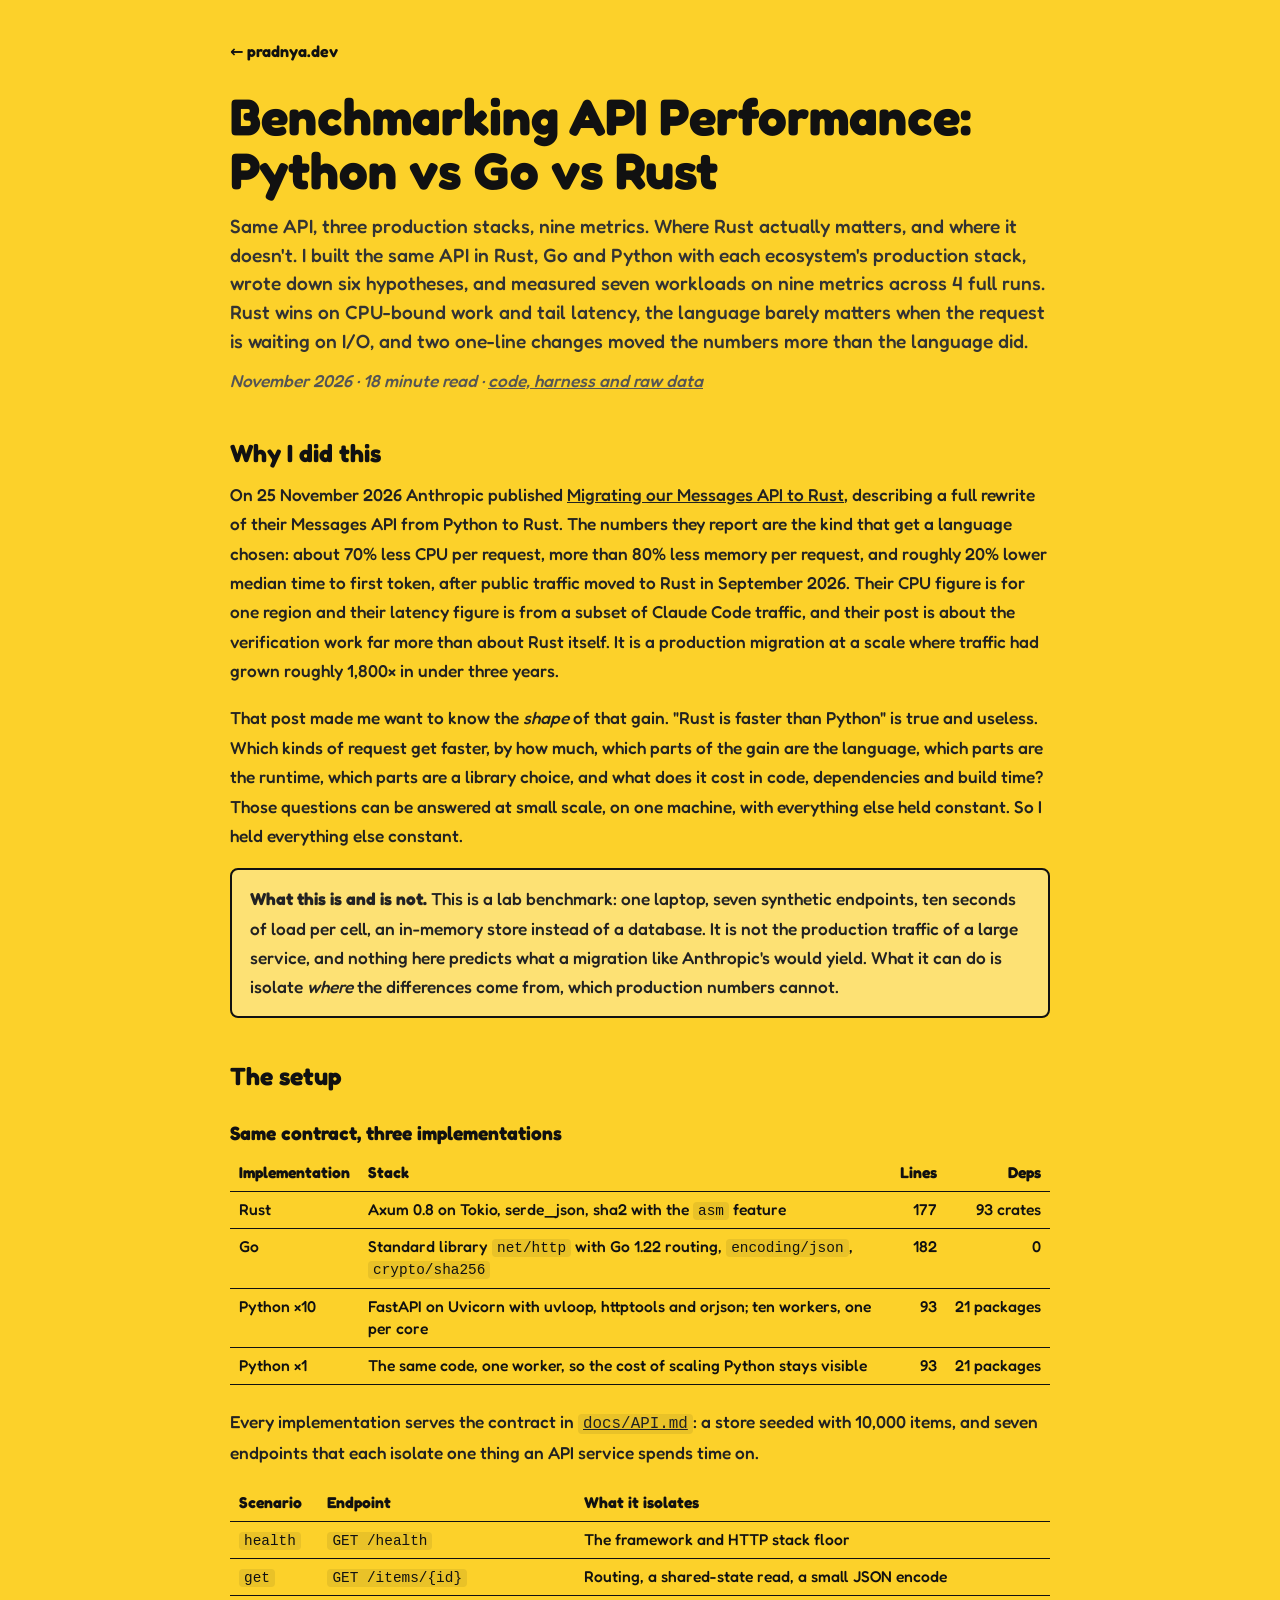
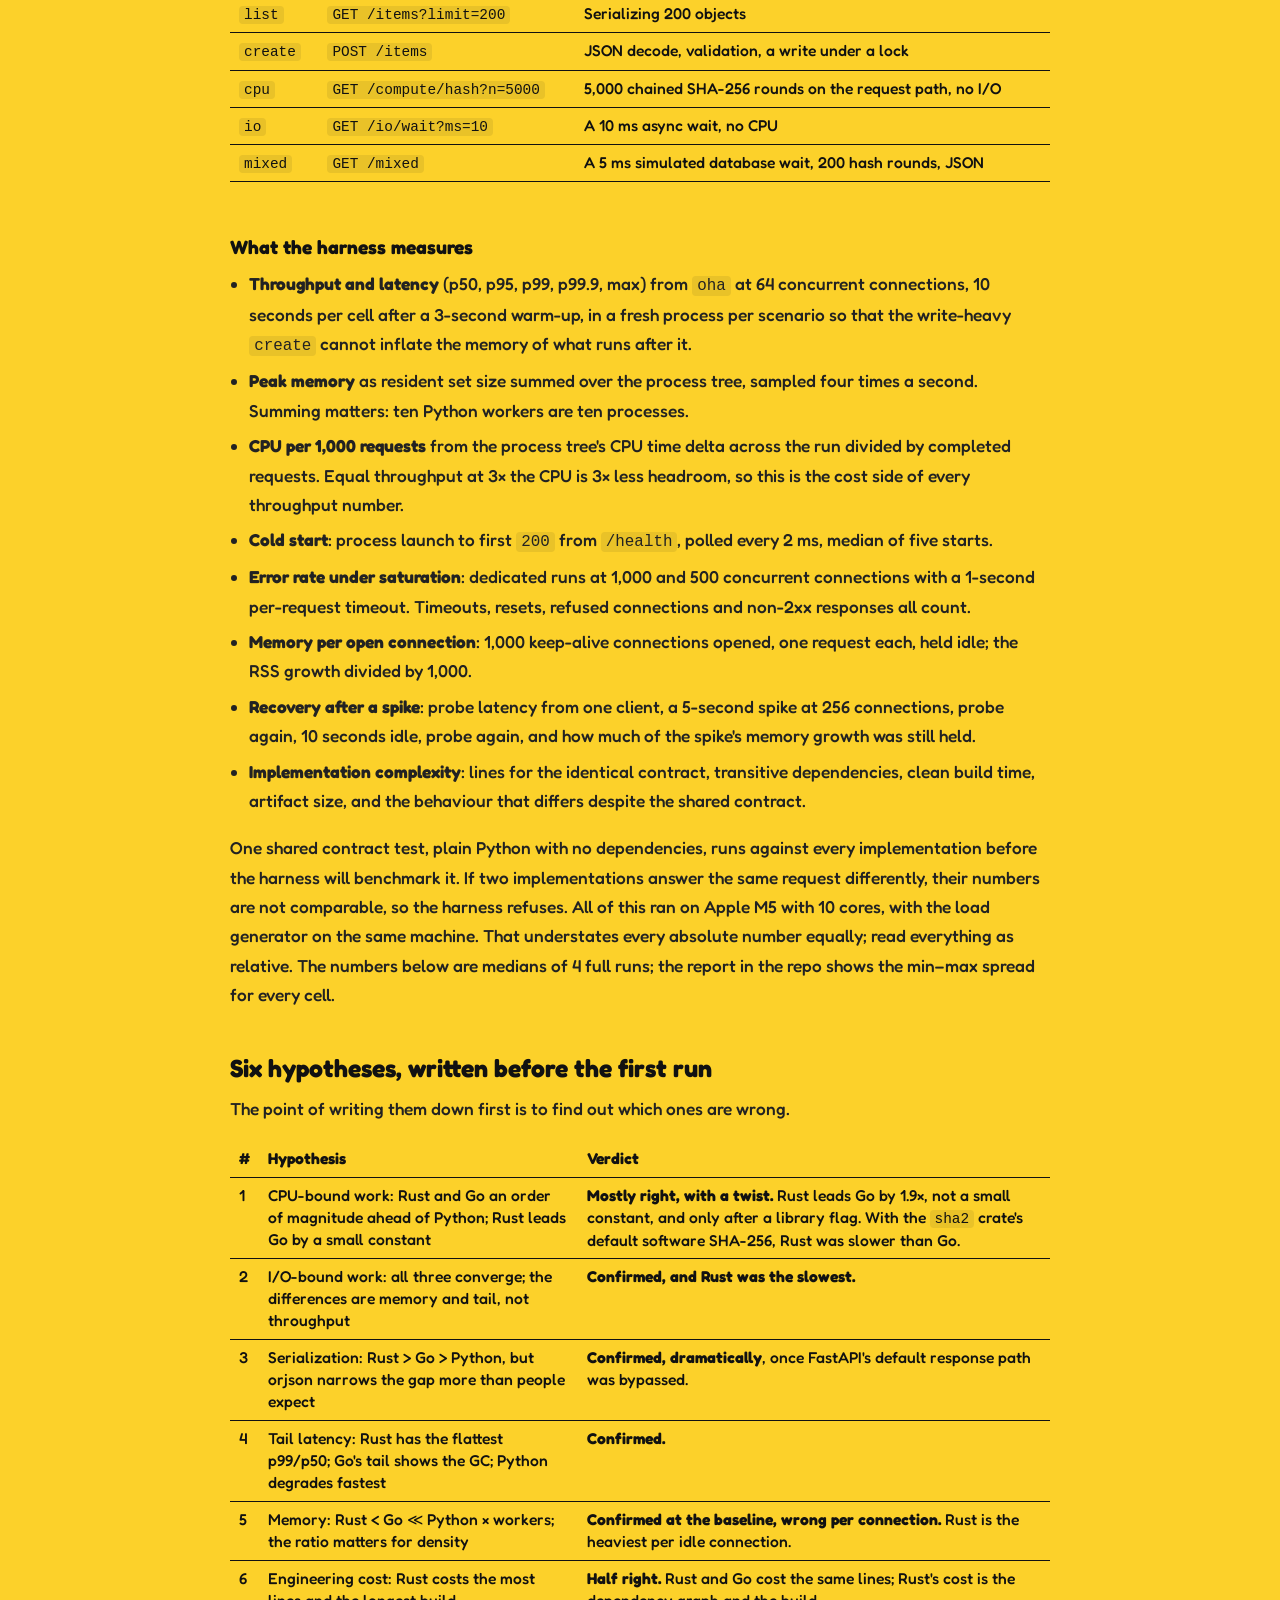
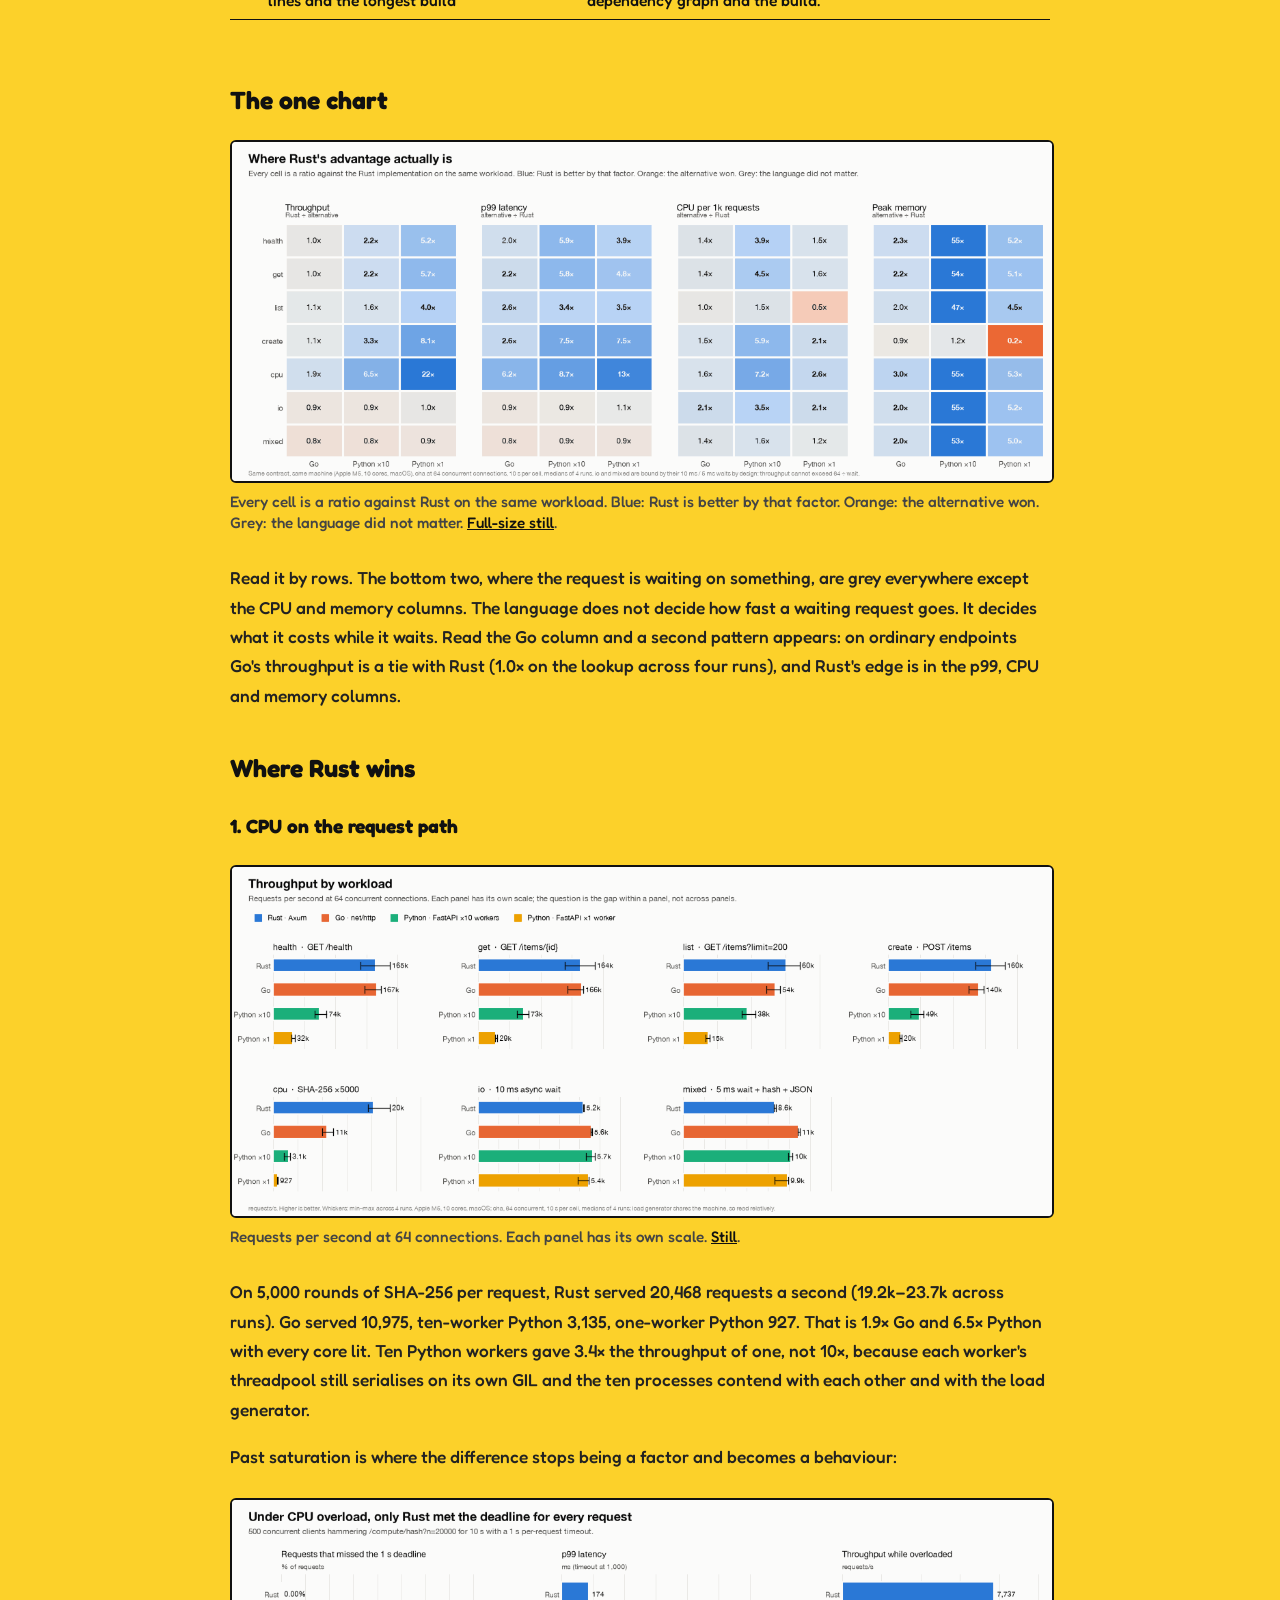
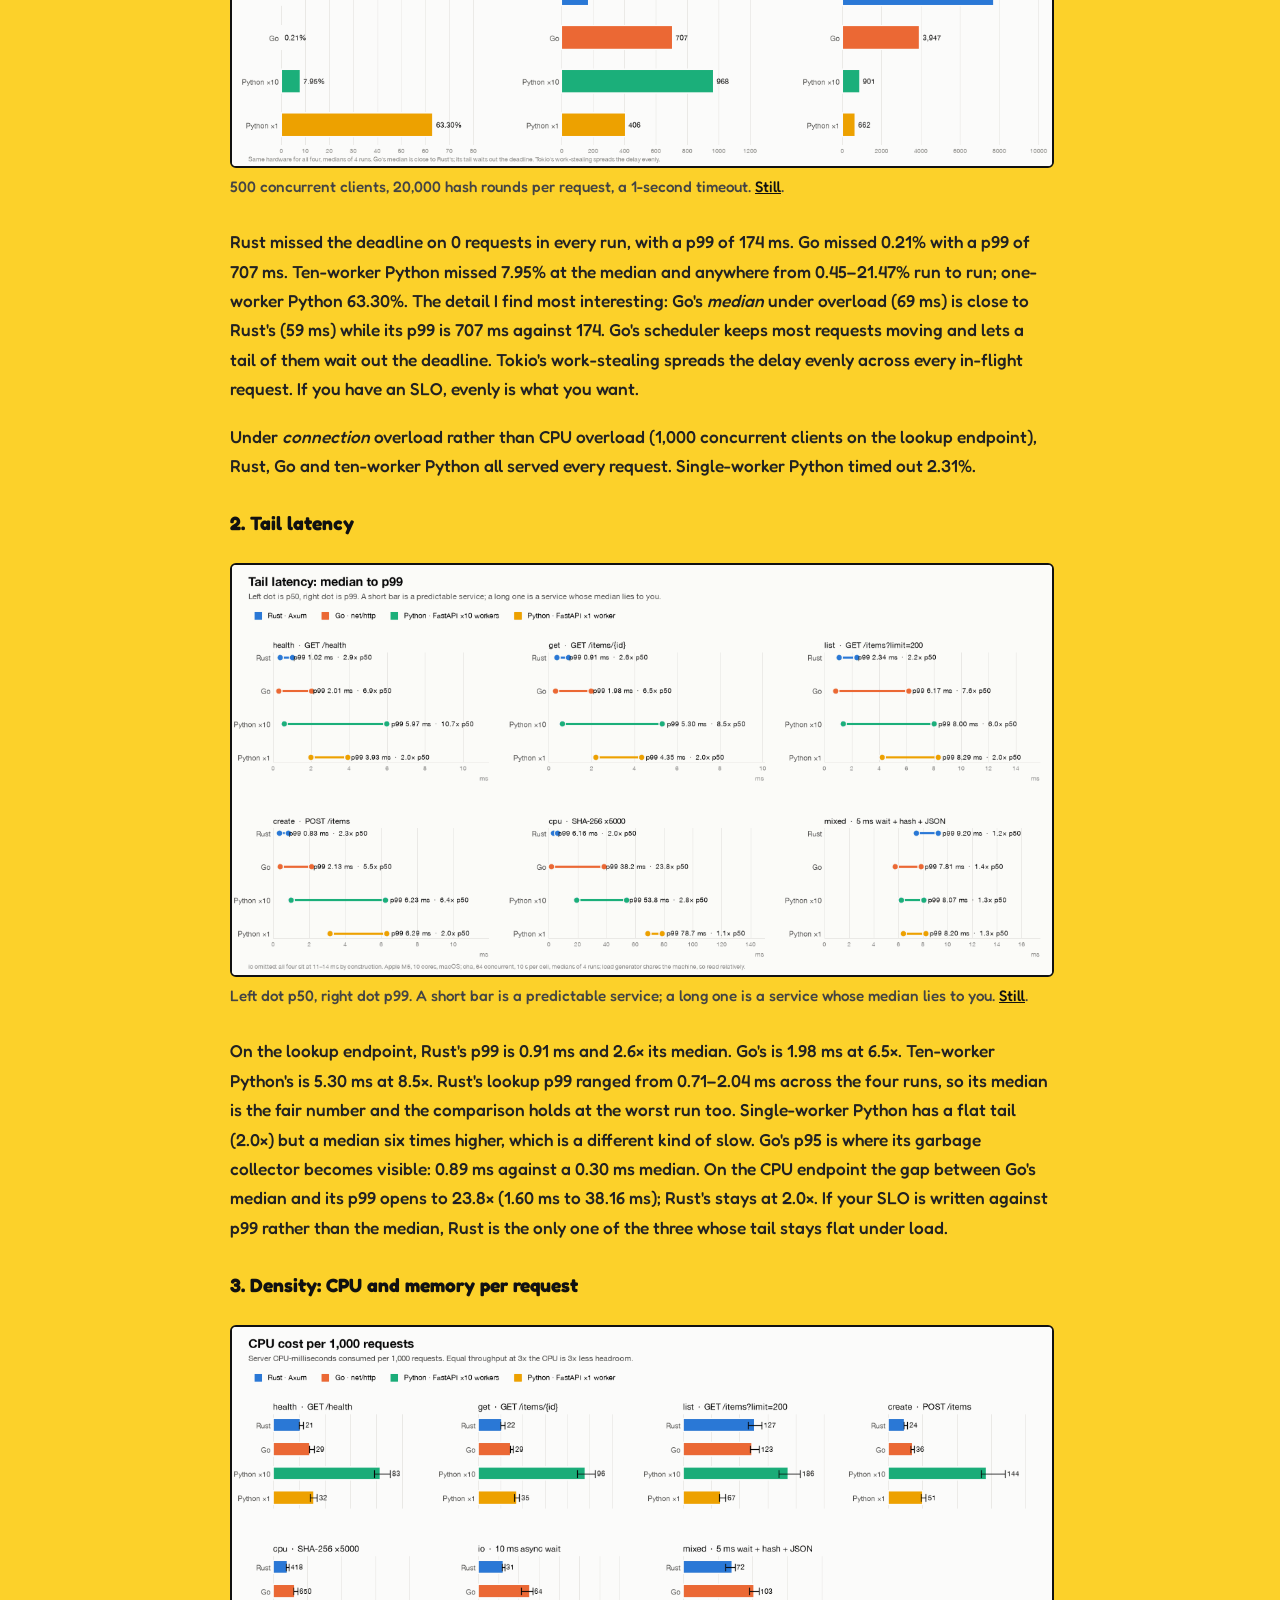
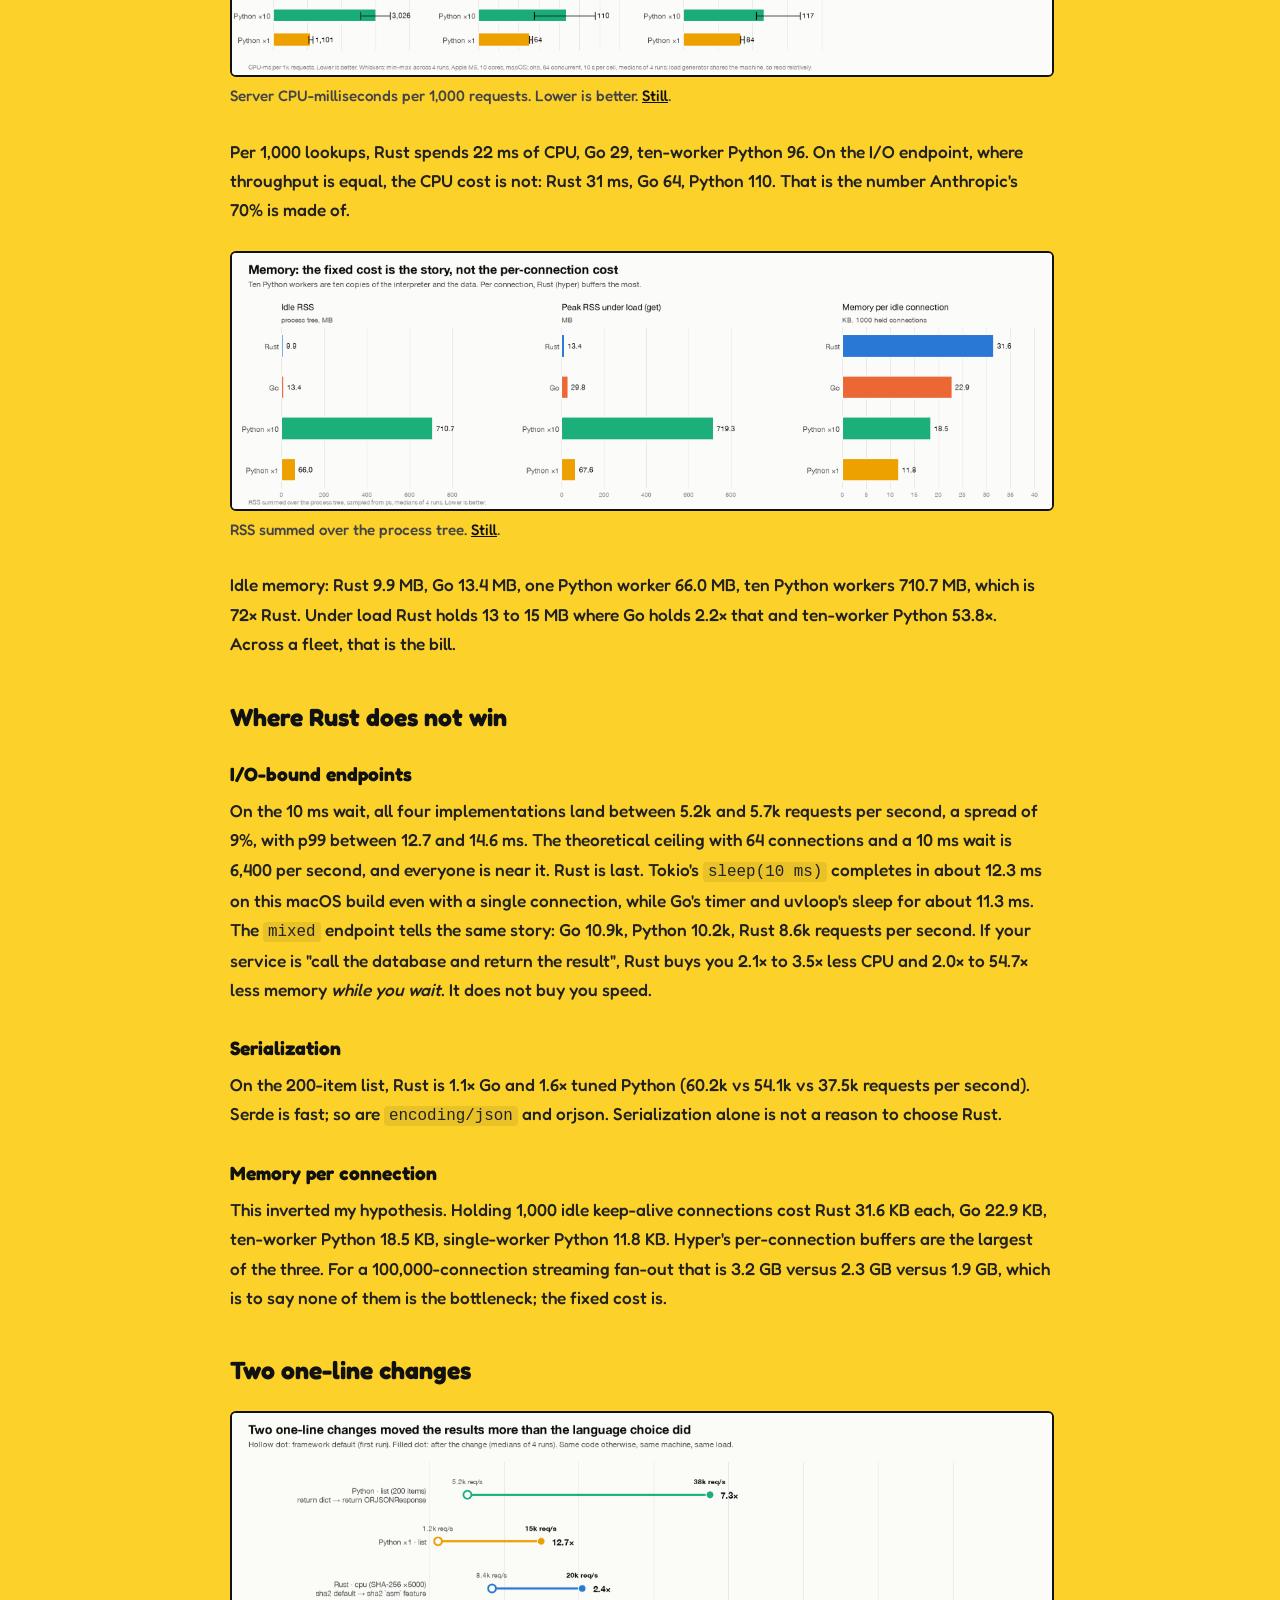
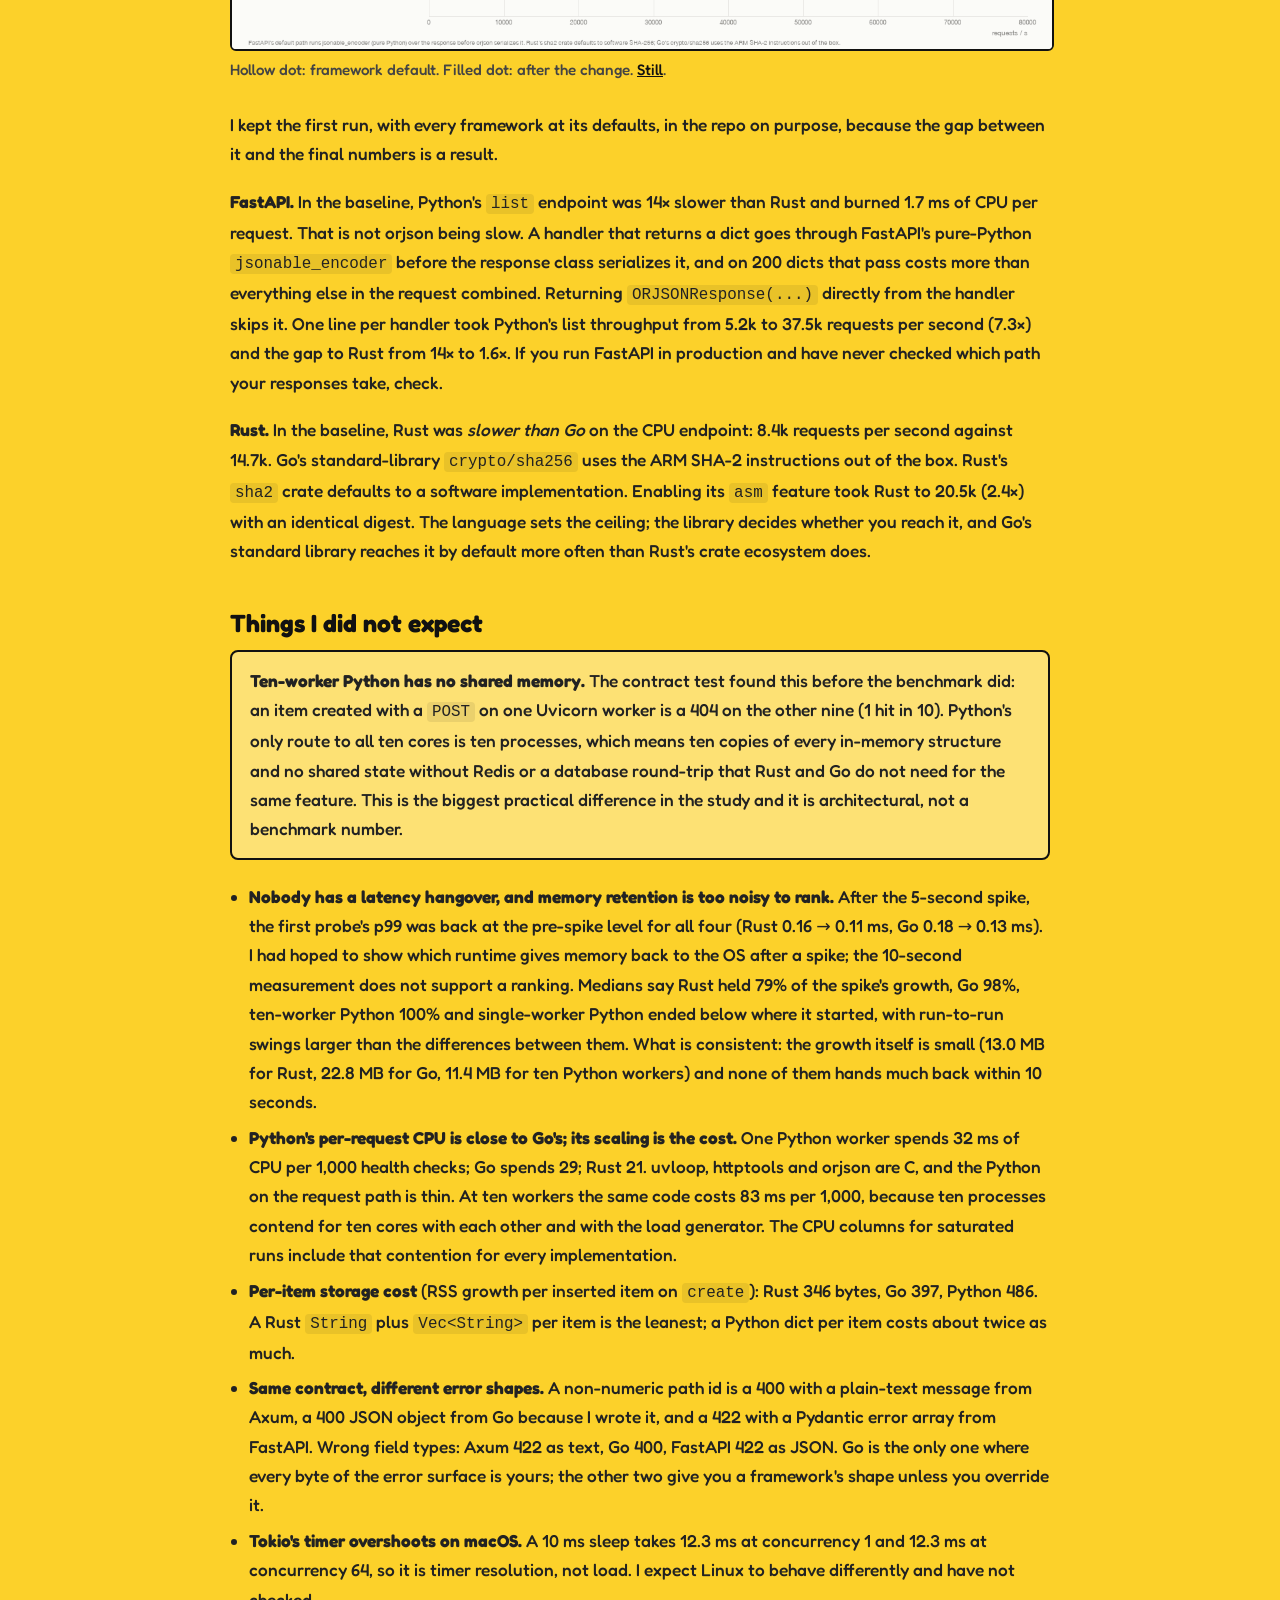
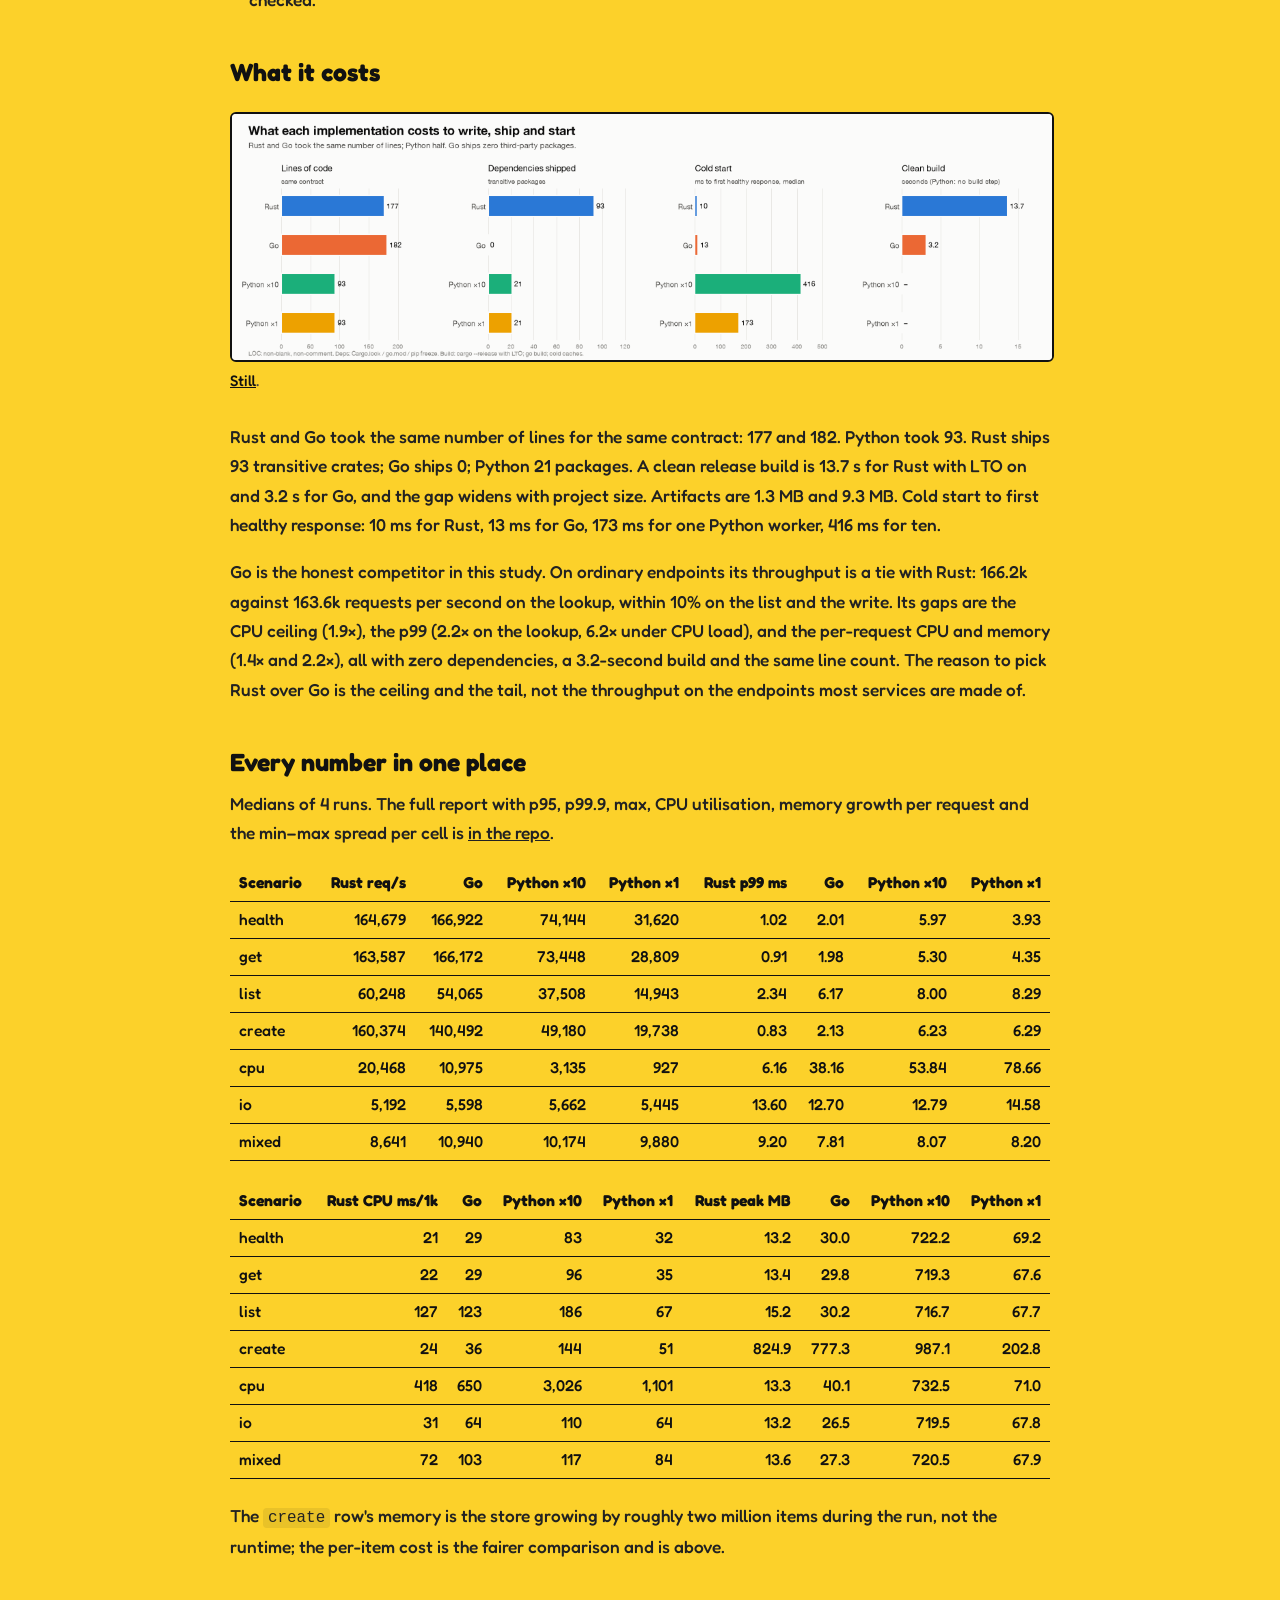
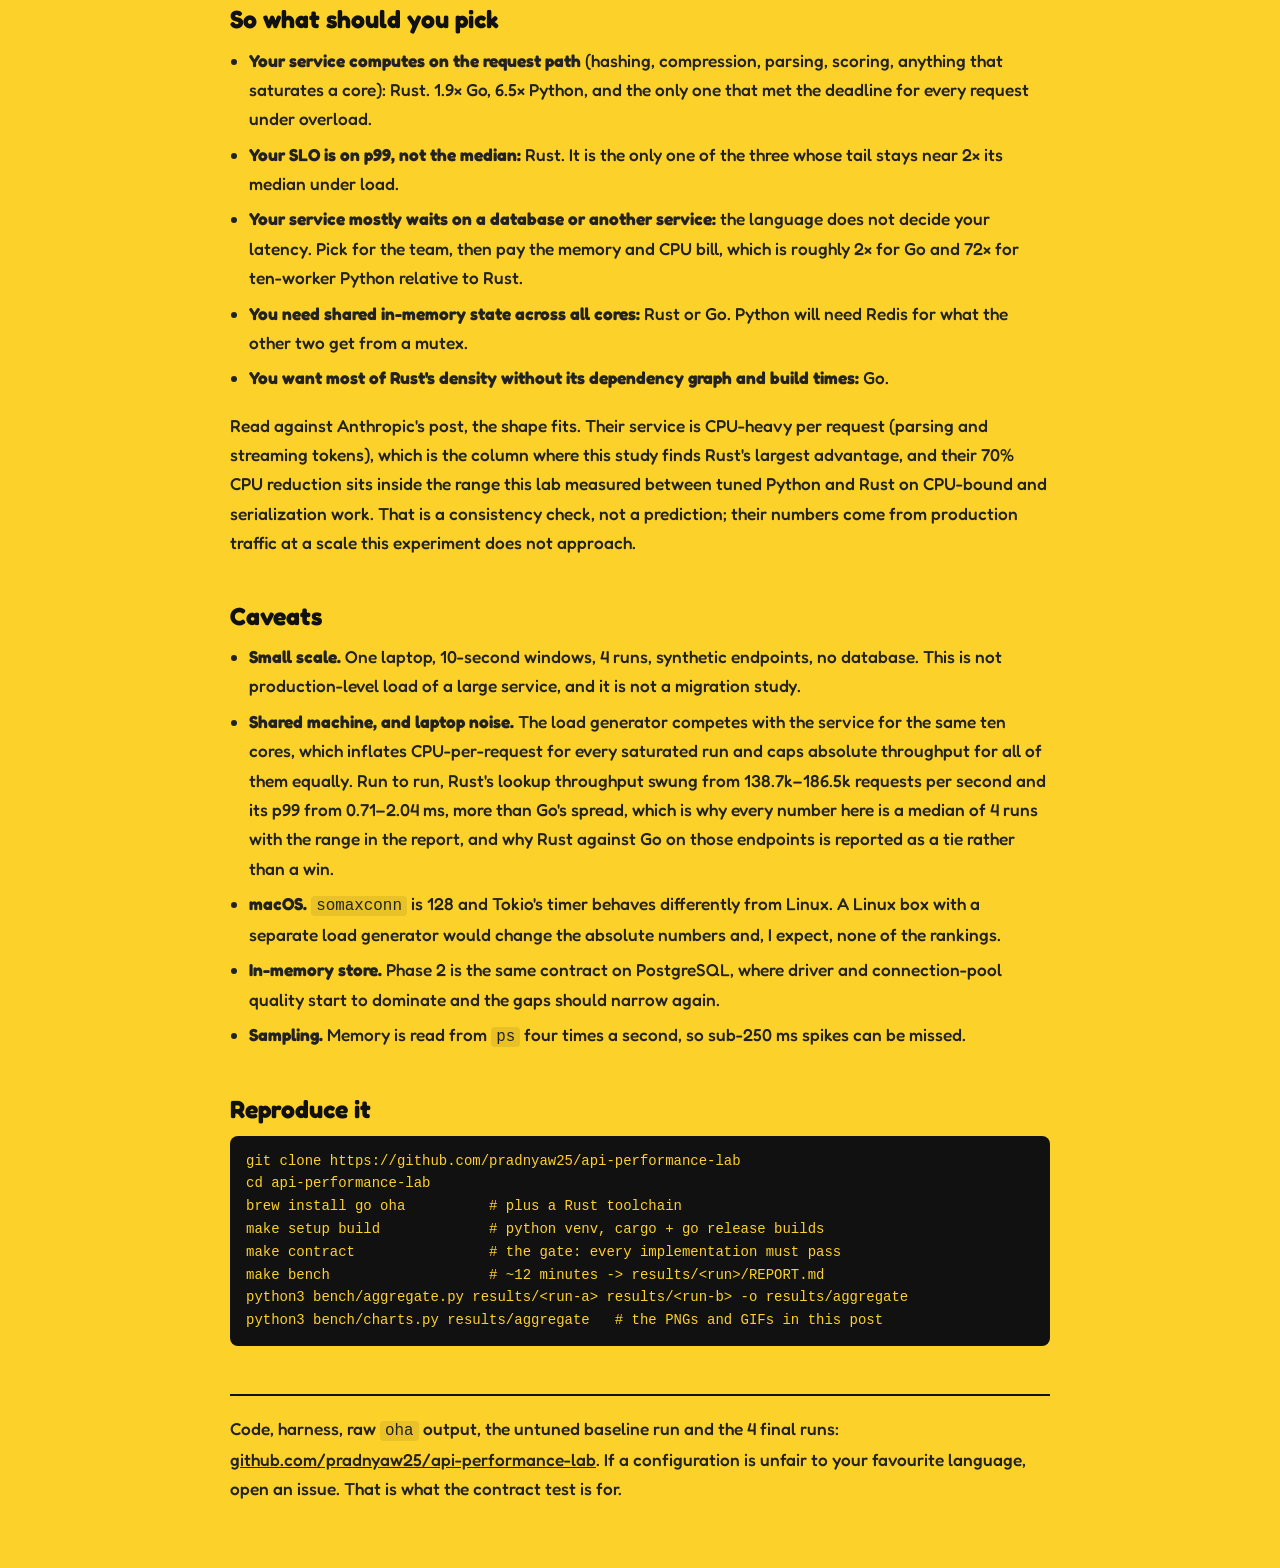
==== blog/api-performance-lab/index.html @ 5ba6b7c1 "Blog: Benchmarking API Performance: Python vs Go vs Rust First post. Standalone page at /blog/api-pe" ====
<!doctype html>
<html class="no-js" lang="en">
    <head>
        <meta charset="utf-8">
        <title>Benchmarking API Performance: Python vs Go vs Rust · Pradnya Wakchaure</title>
        <meta name="description" content="Inspired by Anthropic's Messages API migration to Rust, I built the same API in Rust, Go and Python and measured seven workloads on nine metrics. Rust wins on CPU-bound work and tail latency; when the request is waiting on I/O, the language barely matters.">
        <meta name="viewport" content="width=device-width, initial-scale=1">
        <meta property="og:title" content="Benchmarking API Performance: Python vs Go vs Rust">
        <meta property="og:description" content="Same API, three production stacks, one laptop. Where Rust wins, where it does not, and the two one-line changes that moved the numbers more than the language did.">
        <meta property="og:image" content="https://pradnya.dev/blog/api-performance-lab/charts/00-social-card.png">
        <meta property="og:type" content="article">
        <meta name="twitter:card" content="summary_large_image">
        <link rel="preconnect" href="https://fonts.googleapis.com">
        <link rel="preconnect" href="https://fonts.gstatic.com" crossorigin>
        <link href="https://fonts.googleapis.com/css2?family=Fredoka:wght@500;600;700&display=swap" rel="stylesheet">
        <link rel="stylesheet" href="/css/normalize.min.css">
        <link rel="stylesheet" href="/css/main.css?v=3">
        <link rel="icon" type="image/svg+xml" href="/favicon.svg">
        <script async src="https://www.googletagmanager.com/gtag/js?id=G-8QL02M819M"></script>
        <script>
            window.dataLayer = window.dataLayer || [];
            function gtag(){dataLayer.push(arguments);}
            gtag('js', new Date());
            gtag('config', 'G-8QL02M819M');
        </script>
        <style>
            /* Post-only styles; everything else comes from the site's main.css. */
            .post { width: min(820px, calc(100% - 40px)); margin: 0 auto; padding: 40px 0 80px; }
            .post .back { display: inline-block; margin-bottom: 28px; font-weight: 650; text-decoration: none; color: #111; }
            .post .back:hover { background: #111; color: #fcd12a; }
            .post h1 { font-size: clamp(2rem, 6vw, 3.2rem); line-height: 1.05; margin: 0 0 14px; }
            .post .dek { font-size: 1.2rem; font-weight: 500; color: #333; line-height: 1.5; margin: 0 0 10px; }
            .post .meta { color: #555; font-style: italic; font-weight: 500; margin: 0 0 34px; }
            .post h2 { font-size: 1.55rem; margin: 44px 0 12px; line-height: 1.15; }
            .post h3 { font-size: 1.2rem; margin: 30px 0 8px; }
            .post p, .post li { font-size: 1.08rem; font-weight: 500; line-height: 1.7; color: #222; }
            .post p { margin: 0 0 18px; }
            .post ul, .post ol { padding-left: 1.2em; margin: 0 0 18px; }
            .post li { margin-bottom: 6px; }
            .post code { font-family: ui-monospace, SFMono-Regular, Menlo, monospace; font-size: 0.92em; background: rgba(17,17,17,0.08); padding: 1px 5px; border-radius: 4px; }
            .post pre { background: #111; color: #fcd12a; padding: 14px 16px; border-radius: 8px; overflow-x: auto; font-size: 0.95rem; line-height: 1.5; margin: 0 0 20px; }
            .post pre code { background: none; color: inherit; padding: 0; }
            .post figure { margin: 26px 0 30px; }
            .post figure img { width: 100%; height: auto; border: 2px solid #111; border-radius: 6px; background: #fcfcfb; }
            .post figcaption { margin-top: 8px; font-size: 0.95rem; color: #444; font-weight: 500; }
            .post figcaption a { color: #111; }
            .post table { width: 100%; border-collapse: collapse; margin: 0 0 22px; font-size: 0.98rem; font-weight: 500; }
            .post th, .post td { text-align: left; padding: 7px 9px; border-bottom: 1.5px solid #111; vertical-align: top; }
            .post th { font-weight: 700; }
            .post td.num, .post th.num { text-align: right; font-variant-numeric: tabular-nums; white-space: nowrap; }
            .post .callout { border: 2px solid #111; border-radius: 8px; padding: 14px 18px; margin: 0 0 22px; background: rgba(255,255,255,0.35); }
            .post .callout p:last-child { margin: 0; }
            .post .foot { margin-top: 48px; padding-top: 18px; border-top: 2px solid #111; }
            .post .scroll { overflow-x: auto; }
        </style>
    </head>
    <body>
        <main class="post">
            <a class="back" href="/">← pradnya.dev</a>
            <article>
                <h1>Benchmarking API Performance: Python vs Go vs Rust</h1>
                <p class="dek">Same API, three production stacks, nine metrics. Where Rust actually matters, and where it doesn't. I built the same API in Rust, Go and Python with each ecosystem's production stack, wrote down six hypotheses, and measured seven workloads on nine metrics across 4 full runs. Rust wins on CPU-bound work and tail latency, the language barely matters when the request is waiting on I/O, and two one-line changes moved the numbers more than the language did.</p>
                <p class="meta">November 2026 · 18 minute read · <a href="https://github.com/pradnyaw25/api-performance-lab">code, harness and raw data</a></p>

                <h2>Why I did this</h2>
                <p>On 25 November 2026 Anthropic published <a href="https://www.anthropic.com/research/migrating-api-to-rust">Migrating our Messages API to Rust</a>, describing a full rewrite of their Messages API from Python to Rust. The numbers they report are the kind that get a language chosen: about 70% less CPU per request, more than 80% less memory per request, and roughly 20% lower median time to first token, after public traffic moved to Rust in September 2026. Their CPU figure is for one region and their latency figure is from a subset of Claude Code traffic, and their post is about the verification work far more than about Rust itself. It is a production migration at a scale where traffic had grown roughly 1,800× in under three years.</p>
                <p>That post made me want to know the <em>shape</em> of that gain. "Rust is faster than Python" is true and useless. Which kinds of request get faster, by how much, which parts of the gain are the language, which parts are the runtime, which parts are a library choice, and what does it cost in code, dependencies and build time? Those questions can be answered at small scale, on one machine, with everything else held constant. So I held everything else constant.</p>
                <div class="callout">
                    <p><strong>What this is and is not.</strong> This is a lab benchmark: one laptop, seven synthetic endpoints, ten seconds of load per cell, an in-memory store instead of a database. It is not the production traffic of a large service, and nothing here predicts what a migration like Anthropic's would yield. What it can do is isolate <em>where</em> the differences come from, which production numbers cannot.</p>
                </div>

                <h2>The setup</h2>
                <h3>Same contract, three implementations</h3>
                <div class="scroll"><table>
                    <tr><th>Implementation</th><th>Stack</th><th class="num">Lines</th><th class="num">Deps</th></tr>
                    <tr><td>Rust</td><td>Axum 0.8 on Tokio, serde_json, sha2 with the <code>asm</code> feature</td><td class="num">177</td><td class="num">93 crates</td></tr>
                    <tr><td>Go</td><td>Standard library <code>net/http</code> with Go 1.22 routing, <code>encoding/json</code>, <code>crypto/sha256</code></td><td class="num">182</td><td class="num">0</td></tr>
                    <tr><td>Python ×10</td><td>FastAPI on Uvicorn with uvloop, httptools and orjson; ten workers, one per core</td><td class="num">93</td><td class="num">21 packages</td></tr>
                    <tr><td>Python ×1</td><td>The same code, one worker, so the cost of scaling Python stays visible</td><td class="num">93</td><td class="num">21 packages</td></tr>
                </table></div>
                <p>Every implementation serves the contract in <a href="https://github.com/pradnyaw25/api-performance-lab/blob/main/docs/API.md"><code>docs/API.md</code></a>: a store seeded with 10,000 items, and seven endpoints that each isolate one thing an API service spends time on.</p>
                <div class="scroll"><table>
                    <tr><th>Scenario</th><th>Endpoint</th><th>What it isolates</th></tr>
                    <tr><td><code>health</code></td><td><code>GET /health</code></td><td>The framework and HTTP stack floor</td></tr>
                    <tr><td><code>get</code></td><td><code>GET /items/{id}</code></td><td>Routing, a shared-state read, a small JSON encode</td></tr>
                    <tr><td><code>list</code></td><td><code>GET /items?limit=200</code></td><td>Serializing 200 objects</td></tr>
                    <tr><td><code>create</code></td><td><code>POST /items</code></td><td>JSON decode, validation, a write under a lock</td></tr>
                    <tr><td><code>cpu</code></td><td><code>GET /compute/hash?n=5000</code></td><td>5,000 chained SHA-256 rounds on the request path, no I/O</td></tr>
                    <tr><td><code>io</code></td><td><code>GET /io/wait?ms=10</code></td><td>A 10 ms async wait, no CPU</td></tr>
                    <tr><td><code>mixed</code></td><td><code>GET /mixed</code></td><td>A 5 ms simulated database wait, 200 hash rounds, JSON</td></tr>
                </table></div>
                <h3>What the harness measures</h3>
                <ul>
                    <li><strong>Throughput and latency</strong> (p50, p95, p99, p99.9, max) from <code>oha</code> at 64 concurrent connections, 10 seconds per cell after a 3-second warm-up, in a fresh process per scenario so that the write-heavy <code>create</code> cannot inflate the memory of what runs after it.</li>
                    <li><strong>Peak memory</strong> as resident set size summed over the process tree, sampled four times a second. Summing matters: ten Python workers are ten processes.</li>
                    <li><strong>CPU per 1,000 requests</strong> from the process tree's CPU time delta across the run divided by completed requests. Equal throughput at 3× the CPU is 3× less headroom, so this is the cost side of every throughput number.</li>
                    <li><strong>Cold start</strong>: process launch to first <code>200</code> from <code>/health</code>, polled every 2 ms, median of five starts.</li>
                    <li><strong>Error rate under saturation</strong>: dedicated runs at 1,000 and 500 concurrent connections with a 1-second per-request timeout. Timeouts, resets, refused connections and non-2xx responses all count.</li>
                    <li><strong>Memory per open connection</strong>: 1,000 keep-alive connections opened, one request each, held idle; the RSS growth divided by 1,000.</li>
                    <li><strong>Recovery after a spike</strong>: probe latency from one client, a 5-second spike at 256 connections, probe again, 10 seconds idle, probe again, and how much of the spike's memory growth was still held.</li>
                    <li><strong>Implementation complexity</strong>: lines for the identical contract, transitive dependencies, clean build time, artifact size, and the behaviour that differs despite the shared contract.</li>
                </ul>
                <p>One shared contract test, plain Python with no dependencies, runs against every implementation before the harness will benchmark it. If two implementations answer the same request differently, their numbers are not comparable, so the harness refuses. All of this ran on Apple M5 with 10 cores, with the load generator on the same machine. That understates every absolute number equally; read everything as relative. The numbers below are medians of 4 full runs; the report in the repo shows the min–max spread for every cell.</p>

                <h2>Six hypotheses, written before the first run</h2>
                <p>The point of writing them down first is to find out which ones are wrong.</p>
                <div class="scroll"><table>
                    <tr><th>#</th><th>Hypothesis</th><th>Verdict</th></tr>
                    <tr><td>1</td><td>CPU-bound work: Rust and Go an order of magnitude ahead of Python; Rust leads Go by a small constant</td><td><strong>Mostly right, with a twist.</strong> Rust leads Go by 1.9×, not a small constant, and only after a library flag. With the <code>sha2</code> crate's default software SHA-256, Rust was slower than Go.</td></tr>
                    <tr><td>2</td><td>I/O-bound work: all three converge; the differences are memory and tail, not throughput</td><td><strong>Confirmed, and Rust was the slowest.</strong></td></tr>
                    <tr><td>3</td><td>Serialization: Rust &gt; Go &gt; Python, but orjson narrows the gap more than people expect</td><td><strong>Confirmed, dramatically</strong>, once FastAPI's default response path was bypassed.</td></tr>
                    <tr><td>4</td><td>Tail latency: Rust has the flattest p99/p50; Go's tail shows the GC; Python degrades fastest</td><td><strong>Confirmed.</strong></td></tr>
                    <tr><td>5</td><td>Memory: Rust &lt; Go ≪ Python × workers; the ratio matters for density</td><td><strong>Confirmed at the baseline, wrong per connection.</strong> Rust is the heaviest per idle connection.</td></tr>
                    <tr><td>6</td><td>Engineering cost: Rust costs the most lines and the longest build</td><td><strong>Half right.</strong> Rust and Go cost the same lines; Rust's cost is the dependency graph and the build.</td></tr>
                </table></div>

                <h2>The one chart</h2>
                <figure>
                    <img src="charts/01-where-rust-wins.gif" alt="Heatmap of ratios against Rust across seven workloads and four metrics">
                    <figcaption>Every cell is a ratio against Rust on the same workload. Blue: Rust is better by that factor. Orange: the alternative won. Grey: the language did not matter. <a href="charts/01-where-rust-wins.png">Full-size still</a>.</figcaption>
                </figure>
                <p>Read it by rows. The bottom two, where the request is waiting on something, are grey everywhere except the CPU and memory columns. The language does not decide how fast a waiting request goes. It decides what it costs while it waits. Read the Go column and a second pattern appears: on ordinary endpoints Go's throughput is a tie with Rust (1.0× on the lookup across four runs), and Rust's edge is in the p99, CPU and memory columns.</p>

                <h2>Where Rust wins</h2>
                <h3>1. CPU on the request path</h3>
                <figure>
                    <img src="charts/02-throughput.gif" alt="Throughput per workload for the four implementations">
                    <figcaption>Requests per second at 64 connections. Each panel has its own scale. <a href="charts/02-throughput.png">Still</a>.</figcaption>
                </figure>
                <p>On 5,000 rounds of SHA-256 per request, Rust served 20,468 requests a second (19.2k–23.7k across runs). Go served 10,975, ten-worker Python 3,135, one-worker Python 927. That is 1.9× Go and 6.5× Python with every core lit. Ten Python workers gave 3.4× the throughput of one, not 10×, because each worker's threadpool still serialises on its own GIL and the ten processes contend with each other and with the load generator.</p>
                <p>Past saturation is where the difference stops being a factor and becomes a behaviour:</p>
                <figure>
                    <img src="charts/06-overload.gif" alt="Under CPU overload: deadline misses, p99 and throughput for each implementation">
                    <figcaption>500 concurrent clients, 20,000 hash rounds per request, a 1-second timeout. <a href="charts/06-overload.png">Still</a>.</figcaption>
                </figure>
                <p>Rust missed the deadline on 0 requests in every run, with a p99 of 174 ms. Go missed 0.21% with a p99 of 707 ms. Ten-worker Python missed 7.95% at the median and anywhere from 0.45–21.47% run to run; one-worker Python 63.30%. The detail I find most interesting: Go's <em>median</em> under overload (69 ms) is close to Rust's (59 ms) while its p99 is 707 ms against 174. Go's scheduler keeps most requests moving and lets a tail of them wait out the deadline. Tokio's work-stealing spreads the delay evenly across every in-flight request. If you have an SLO, evenly is what you want.</p>
                <p>Under <em>connection</em> overload rather than CPU overload (1,000 concurrent clients on the lookup endpoint), Rust, Go and ten-worker Python all served every request. Single-worker Python timed out 2.31%.</p>

                <h3>2. Tail latency</h3>
                <figure>
                    <img src="charts/03-tail-latency.gif" alt="Dumbbell chart from p50 to p99 per implementation and workload">
                    <figcaption>Left dot p50, right dot p99. A short bar is a predictable service; a long one is a service whose median lies to you. <a href="charts/03-tail-latency.png">Still</a>.</figcaption>
                </figure>
                <p>On the lookup endpoint, Rust's p99 is 0.91 ms and 2.6× its median. Go's is 1.98 ms at 6.5×. Ten-worker Python's is 5.30 ms at 8.5×. Rust's lookup p99 ranged from 0.71–2.04 ms across the four runs, so its median is the fair number and the comparison holds at the worst run too. Single-worker Python has a flat tail (2.0×) but a median six times higher, which is a different kind of slow. Go's p95 is where its garbage collector becomes visible: 0.89 ms against a 0.30 ms median. On the CPU endpoint the gap between Go's median and its p99 opens to 23.8× (1.60 ms to 38.16 ms); Rust's stays at 2.0×. If your SLO is written against p99 rather than the median, Rust is the only one of the three whose tail stays flat under load.</p>

                <h3>3. Density: CPU and memory per request</h3>
                <figure>
                    <img src="charts/04-cpu-per-1k.gif" alt="CPU milliseconds per 1,000 requests by workload">
                    <figcaption>Server CPU-milliseconds per 1,000 requests. Lower is better. <a href="charts/04-cpu-per-1k.png">Still</a>.</figcaption>
                </figure>
                <p>Per 1,000 lookups, Rust spends 22 ms of CPU, Go 29, ten-worker Python 96. On the I/O endpoint, where throughput is equal, the CPU cost is not: Rust 31 ms, Go 64, Python 110. That is the number Anthropic's 70% is made of.</p>
                <figure>
                    <img src="charts/05-memory.gif" alt="Idle RSS, peak RSS under load and memory per idle connection">
                    <figcaption>RSS summed over the process tree. <a href="charts/05-memory.png">Still</a>.</figcaption>
                </figure>
                <p>Idle memory: Rust 9.9 MB, Go 13.4 MB, one Python worker 66.0 MB, ten Python workers 710.7 MB, which is 72× Rust. Under load Rust holds 13 to 15 MB where Go holds 2.2× that and ten-worker Python 53.8×. Across a fleet, that is the bill.</p>

                <h2>Where Rust does not win</h2>
                <h3>I/O-bound endpoints</h3>
                <p>On the 10 ms wait, all four implementations land between 5.2k and 5.7k requests per second, a spread of 9%, with p99 between 12.7 and 14.6 ms. The theoretical ceiling with 64 connections and a 10 ms wait is 6,400 per second, and everyone is near it. Rust is last. Tokio's <code>sleep(10 ms)</code> completes in about 12.3 ms on this macOS build even with a single connection, while Go's timer and uvloop's sleep for about 11.3 ms. The <code>mixed</code> endpoint tells the same story: Go 10.9k, Python 10.2k, Rust 8.6k requests per second. If your service is "call the database and return the result", Rust buys you 2.1× to 3.5× less CPU and 2.0× to 54.7× less memory <em>while you wait</em>. It does not buy you speed.</p>
                <h3>Serialization</h3>
                <p>On the 200-item list, Rust is 1.1× Go and 1.6× tuned Python (60.2k vs 54.1k vs 37.5k requests per second). Serde is fast; so are <code>encoding/json</code> and orjson. Serialization alone is not a reason to choose Rust.</p>
                <h3>Memory per connection</h3>
                <p>This inverted my hypothesis. Holding 1,000 idle keep-alive connections cost Rust 31.6 KB each, Go 22.9 KB, ten-worker Python 18.5 KB, single-worker Python 11.8 KB. Hyper's per-connection buffers are the largest of the three. For a 100,000-connection streaming fan-out that is 3.2 GB versus 2.3 GB versus 1.9 GB, which is to say none of them is the bottleneck; the fixed cost is.</p>

                <h2>Two one-line changes</h2>
                <figure>
                    <img src="charts/08-tuning.gif" alt="Before and after throughput for the two framework defaults the first run exposed">
                    <figcaption>Hollow dot: framework default. Filled dot: after the change. <a href="charts/08-tuning.png">Still</a>.</figcaption>
                </figure>
                <p>I kept the first run, with every framework at its defaults, in the repo on purpose, because the gap between it and the final numbers is a result.</p>
                <p><strong>FastAPI.</strong> In the baseline, Python's <code>list</code> endpoint was 14× slower than Rust and burned 1.7 ms of CPU per request. That is not orjson being slow. A handler that returns a dict goes through FastAPI's pure-Python <code>jsonable_encoder</code> before the response class serializes it, and on 200 dicts that pass costs more than everything else in the request combined. Returning <code>ORJSONResponse(...)</code> directly from the handler skips it. One line per handler took Python's list throughput from 5.2k to 37.5k requests per second (7.3×) and the gap to Rust from 14× to 1.6×. If you run FastAPI in production and have never checked which path your responses take, check.</p>
                <p><strong>Rust.</strong> In the baseline, Rust was <em>slower than Go</em> on the CPU endpoint: 8.4k requests per second against 14.7k. Go's standard-library <code>crypto/sha256</code> uses the ARM SHA-2 instructions out of the box. Rust's <code>sha2</code> crate defaults to a software implementation. Enabling its <code>asm</code> feature took Rust to 20.5k (2.4×) with an identical digest. The language sets the ceiling; the library decides whether you reach it, and Go's standard library reaches it by default more often than Rust's crate ecosystem does.</p>

                <h2>Things I did not expect</h2>
                <div class="callout">
                    <p><strong>Ten-worker Python has no shared memory.</strong> The contract test found this before the benchmark did: an item created with a <code>POST</code> on one Uvicorn worker is a 404 on the other nine (1 hit in 10). Python's only route to all ten cores is ten processes, which means ten copies of every in-memory structure and no shared state without Redis or a database round-trip that Rust and Go do not need for the same feature. This is the biggest practical difference in the study and it is architectural, not a benchmark number.</p>
                </div>
                <ul>
                    <li><strong>Nobody has a latency hangover, and memory retention is too noisy to rank.</strong> After the 5-second spike, the first probe's p99 was back at the pre-spike level for all four (Rust 0.16 → 0.11 ms, Go 0.18 → 0.13 ms). I had hoped to show which runtime gives memory back to the OS after a spike; the 10-second measurement does not support a ranking. Medians say Rust held 79% of the spike's growth, Go 98%, ten-worker Python 100% and single-worker Python ended below where it started, with run-to-run swings larger than the differences between them. What is consistent: the growth itself is small (13.0 MB for Rust, 22.8 MB for Go, 11.4 MB for ten Python workers) and none of them hands much back within 10 seconds.</li>
                    <li><strong>Python's per-request CPU is close to Go's; its scaling is the cost.</strong> One Python worker spends 32 ms of CPU per 1,000 health checks; Go spends 29; Rust 21. uvloop, httptools and orjson are C, and the Python on the request path is thin. At ten workers the same code costs 83 ms per 1,000, because ten processes contend for ten cores with each other and with the load generator. The CPU columns for saturated runs include that contention for every implementation.</li>
                    <li><strong>Per-item storage cost</strong> (RSS growth per inserted item on <code>create</code>): Rust 346 bytes, Go 397, Python 486. A Rust <code>String</code> plus <code>Vec&lt;String&gt;</code> per item is the leanest; a Python dict per item costs about twice as much.</li>
                    <li><strong>Same contract, different error shapes.</strong> A non-numeric path id is a 400 with a plain-text message from Axum, a 400 JSON object from Go because I wrote it, and a 422 with a Pydantic error array from FastAPI. Wrong field types: Axum 422 as text, Go 400, FastAPI 422 as JSON. Go is the only one where every byte of the error surface is yours; the other two give you a framework's shape unless you override it.</li>
                    <li><strong>Tokio's timer overshoots on macOS.</strong> A 10 ms sleep takes 12.3 ms at concurrency 1 and 12.3 ms at concurrency 64, so it is timer resolution, not load. I expect Linux to behave differently and have not checked.</li>
                </ul>

                <h2>What it costs</h2>
                <figure>
                    <img src="charts/07-complexity.gif" alt="Lines of code, dependencies, cold start and build time per implementation">
                    <figcaption><a href="charts/07-complexity.png">Still</a>.</figcaption>
                </figure>
                <p>Rust and Go took the same number of lines for the same contract: 177 and 182. Python took 93. Rust ships 93 transitive crates; Go ships 0; Python 21 packages. A clean release build is 13.7 s for Rust with LTO on and 3.2 s for Go, and the gap widens with project size. Artifacts are 1.3 MB and 9.3 MB. Cold start to first healthy response: 10 ms for Rust, 13 ms for Go, 173 ms for one Python worker, 416 ms for ten.</p>
                <p>Go is the honest competitor in this study. On ordinary endpoints its throughput is a tie with Rust: 166.2k against 163.6k requests per second on the lookup, within 10% on the list and the write. Its gaps are the CPU ceiling (1.9×), the p99 (2.2× on the lookup, 6.2× under CPU load), and the per-request CPU and memory (1.4× and 2.2×), all with zero dependencies, a 3.2-second build and the same line count. The reason to pick Rust over Go is the ceiling and the tail, not the throughput on the endpoints most services are made of.</p>

                <h2>Every number in one place</h2>
                <p>Medians of 4 runs. The full report with p95, p99.9, max, CPU utilisation, memory growth per request and the min–max spread per cell is <a href="https://github.com/pradnyaw25/api-performance-lab/blob/main/results/REPORT.md">in the repo</a>.</p>
                <div class="scroll"><table>
                    <tr><th>Scenario</th><th class="num">Rust req/s</th><th class="num">Go</th><th class="num">Python ×10</th><th class="num">Python ×1</th><th class="num">Rust p99 ms</th><th class="num">Go</th><th class="num">Python ×10</th><th class="num">Python ×1</th></tr>
                    <tr><td>health</td><td class="num">164,679</td><td class="num">166,922</td><td class="num">74,144</td><td class="num">31,620</td><td class="num">1.02</td><td class="num">2.01</td><td class="num">5.97</td><td class="num">3.93</td></tr>
                    <tr><td>get</td><td class="num">163,587</td><td class="num">166,172</td><td class="num">73,448</td><td class="num">28,809</td><td class="num">0.91</td><td class="num">1.98</td><td class="num">5.30</td><td class="num">4.35</td></tr>
                    <tr><td>list</td><td class="num">60,248</td><td class="num">54,065</td><td class="num">37,508</td><td class="num">14,943</td><td class="num">2.34</td><td class="num">6.17</td><td class="num">8.00</td><td class="num">8.29</td></tr>
                    <tr><td>create</td><td class="num">160,374</td><td class="num">140,492</td><td class="num">49,180</td><td class="num">19,738</td><td class="num">0.83</td><td class="num">2.13</td><td class="num">6.23</td><td class="num">6.29</td></tr>
                    <tr><td>cpu</td><td class="num">20,468</td><td class="num">10,975</td><td class="num">3,135</td><td class="num">927</td><td class="num">6.16</td><td class="num">38.16</td><td class="num">53.84</td><td class="num">78.66</td></tr>
                    <tr><td>io</td><td class="num">5,192</td><td class="num">5,598</td><td class="num">5,662</td><td class="num">5,445</td><td class="num">13.60</td><td class="num">12.70</td><td class="num">12.79</td><td class="num">14.58</td></tr>
                    <tr><td>mixed</td><td class="num">8,641</td><td class="num">10,940</td><td class="num">10,174</td><td class="num">9,880</td><td class="num">9.20</td><td class="num">7.81</td><td class="num">8.07</td><td class="num">8.20</td></tr>
                </table></div>
                <div class="scroll"><table>
                    <tr><th>Scenario</th><th class="num">Rust CPU ms/1k</th><th class="num">Go</th><th class="num">Python ×10</th><th class="num">Python ×1</th><th class="num">Rust peak MB</th><th class="num">Go</th><th class="num">Python ×10</th><th class="num">Python ×1</th></tr>
                    <tr><td>health</td><td class="num">21</td><td class="num">29</td><td class="num">83</td><td class="num">32</td><td class="num">13.2</td><td class="num">30.0</td><td class="num">722.2</td><td class="num">69.2</td></tr>
                    <tr><td>get</td><td class="num">22</td><td class="num">29</td><td class="num">96</td><td class="num">35</td><td class="num">13.4</td><td class="num">29.8</td><td class="num">719.3</td><td class="num">67.6</td></tr>
                    <tr><td>list</td><td class="num">127</td><td class="num">123</td><td class="num">186</td><td class="num">67</td><td class="num">15.2</td><td class="num">30.2</td><td class="num">716.7</td><td class="num">67.7</td></tr>
                    <tr><td>create</td><td class="num">24</td><td class="num">36</td><td class="num">144</td><td class="num">51</td><td class="num">824.9</td><td class="num">777.3</td><td class="num">987.1</td><td class="num">202.8</td></tr>
                    <tr><td>cpu</td><td class="num">418</td><td class="num">650</td><td class="num">3,026</td><td class="num">1,101</td><td class="num">13.3</td><td class="num">40.1</td><td class="num">732.5</td><td class="num">71.0</td></tr>
                    <tr><td>io</td><td class="num">31</td><td class="num">64</td><td class="num">110</td><td class="num">64</td><td class="num">13.2</td><td class="num">26.5</td><td class="num">719.5</td><td class="num">67.8</td></tr>
                    <tr><td>mixed</td><td class="num">72</td><td class="num">103</td><td class="num">117</td><td class="num">84</td><td class="num">13.6</td><td class="num">27.3</td><td class="num">720.5</td><td class="num">67.9</td></tr>
                </table></div>
                <p>The <code>create</code> row's memory is the store growing by roughly two million items during the run, not the runtime; the per-item cost is the fairer comparison and is above.</p>

                <h2>So what should you pick</h2>
                <ul>
                    <li><strong>Your service computes on the request path</strong> (hashing, compression, parsing, scoring, anything that saturates a core): Rust. 1.9× Go, 6.5× Python, and the only one that met the deadline for every request under overload.</li>
                    <li><strong>Your SLO is on p99, not the median:</strong> Rust. It is the only one of the three whose tail stays near 2× its median under load.</li>
                    <li><strong>Your service mostly waits on a database or another service:</strong> the language does not decide your latency. Pick for the team, then pay the memory and CPU bill, which is roughly 2× for Go and 72× for ten-worker Python relative to Rust.</li>
                    <li><strong>You need shared in-memory state across all cores:</strong> Rust or Go. Python will need Redis for what the other two get from a mutex.</li>
                    <li><strong>You want most of Rust's density without its dependency graph and build times:</strong> Go.</li>
                </ul>
                <p>Read against Anthropic's post, the shape fits. Their service is CPU-heavy per request (parsing and streaming tokens), which is the column where this study finds Rust's largest advantage, and their 70% CPU reduction sits inside the range this lab measured between tuned Python and Rust on CPU-bound and serialization work. That is a consistency check, not a prediction; their numbers come from production traffic at a scale this experiment does not approach.</p>

                <h2>Caveats</h2>
                <ul>
                    <li><strong>Small scale.</strong> One laptop, 10-second windows, 4 runs, synthetic endpoints, no database. This is not production-level load of a large service, and it is not a migration study.</li>
                    <li><strong>Shared machine, and laptop noise.</strong> The load generator competes with the service for the same ten cores, which inflates CPU-per-request for every saturated run and caps absolute throughput for all of them equally. Run to run, Rust's lookup throughput swung from 138.7k–186.5k requests per second and its p99 from 0.71–2.04 ms, more than Go's spread, which is why every number here is a median of 4 runs with the range in the report, and why Rust against Go on those endpoints is reported as a tie rather than a win.</li>
                    <li><strong>macOS.</strong> <code>somaxconn</code> is 128 and Tokio's timer behaves differently from Linux. A Linux box with a separate load generator would change the absolute numbers and, I expect, none of the rankings.</li>
                    <li><strong>In-memory store.</strong> Phase 2 is the same contract on PostgreSQL, where driver and connection-pool quality start to dominate and the gaps should narrow again.</li>
                    <li><strong>Sampling.</strong> Memory is read from <code>ps</code> four times a second, so sub-250 ms spikes can be missed.</li>
                </ul>

                <h2>Reproduce it</h2>
                <pre><code>git clone https://github.com/pradnyaw25/api-performance-lab
cd api-performance-lab
brew install go oha          # plus a Rust toolchain
make setup build             # python venv, cargo + go release builds
make contract                # the gate: every implementation must pass
make bench                   # ~12 minutes -> results/&lt;run&gt;/REPORT.md
python3 bench/aggregate.py results/&lt;run-a&gt; results/&lt;run-b&gt; -o results/aggregate
python3 bench/charts.py results/aggregate   # the PNGs and GIFs in this post</code></pre>
                <p class="foot">Code, harness, raw <code>oha</code> output, the untuned baseline run and the 4 final runs: <a href="https://github.com/pradnyaw25/api-performance-lab">github.com/pradnyaw25/api-performance-lab</a>. If a configuration is unfair to your favourite language, open an issue. That is what the contract test is for.</p>
            </article>
        </main>
    </body>
</html>
---- css/main.css ----
/*! HTML5 Boilerplate v5.0 | MIT License | http://h5bp.com/ */

html {
    color: #222;
    font-size: 1em;
    line-height: 1.4;
}

::-moz-selection {
    background: #b3d4fc;
    text-shadow: none;
}

::selection {
    background: #b3d4fc;
    text-shadow: none;
}

hr {
    display: block;
    height: 1px;
    border: 0;
    border-top: 1px solid #ccc;
    margin: 1em 0;
    padding: 0;
}

audio,
canvas,
iframe,
img,
svg,
video {
    vertical-align: middle;
}

fieldset {
    border: 0;
    margin: 0;
    padding: 0;
}

textarea {
    resize: vertical;
}

.browserupgrade {
    margin: 0.2em 0;
    background: #ccc;
    color: #000;
    padding: 0.2em 0;
}


/* ==========================================================================
   Author's custom styles
   ========================================================================== */

body {
    min-height: 100vh;
    margin: 0;
    background: #fcd12a;
    color: #111111;
    font-family: "Fredoka", ui-sans-serif, system-ui, -apple-system, BlinkMacSystemFont, "Segoe UI", sans-serif;
}
.main-content {
    width: min(760px, calc(100% - 40px));
    min-height: 100vh;
    margin: 0 auto;
    display: flex;
    flex-direction: column;
    justify-content: center;
    color: #111111;
}
.main-content > h1 {
    font-size: 24px;
}
.intro {
    display: flex;
    flex-direction: column;
    align-items: flex-start;
    padding: 26px 0 48px;
}
a {
    color: inherit;
}

h1 {
    margin: 0;
    color: #111111;
    font-size: clamp(2.8rem, 8vw, 4.9rem);
    font-weight: 700;
    line-height: 1;
}

.pronunciation {
    margin: 18px 0 30px;
    color: #555555;
    font-size: 1.05rem;
    font-style: italic;
    font-weight: 500;
}

.bio {
    max-width: 680px;
    margin: 0 0 18px;
    color: #222222;
    font-size: clamp(1.08rem, 2vw, 1.22rem);
    font-weight: 500;
    line-height: 1.7;
}

.portrait {
    width: 176px;
    margin: 40px 0 0;
}

.portrait img {
    width: 100%;
    aspect-ratio: 1;
    object-fit: cover;
    border-radius: 50%;
    border: 2px solid #111111;
}

.social-media {
    display: flex;
    flex-wrap: wrap;
    gap: 12px;
    margin-top: 26px;
}

.social-link {
    display: inline-flex;
    align-items: center;
    min-height: 34px;
    color: #111111;
    font-size: 1rem;
    font-weight: 650;
    text-decoration: none;
}

.social-link:hover,
.social-link:focus {
    background: #111111;
    color: #fcd12a;
    outline: none;
}

.social-link img {
    width: 18px;
    height: 18px;
    margin-right: 10px;
    filter: brightness(0) saturate(100%);
    opacity: 0.88;
}

.social-link:hover img,
.social-link:focus img {
    filter: brightness(0) saturate(100%) invert(86%) sepia(64%) saturate(919%) hue-rotate(340deg) brightness(104%) contrast(98%);
    opacity: 1;
}

.giant-name {
    font-size: 72px;
    display: block;
}

.links {

}









/* Projects + Writing sections */
.projects,
.digest,
.blog {
    width: 100%;
    padding: 12px 0 40px;
}

.section-head {
    margin: 0 0 20px;
    font-size: 1.7rem;
    font-weight: 700;
    line-height: 1.1;
}

.coming-soon {
    margin: 0;
    font-size: 1.1rem;
    font-weight: 500;
    color: #333333;
}

.blog-intro,
.blog-more {
    margin: 0 0 16px;
    font-size: 1.05rem;
    font-weight: 500;
    line-height: 1.55;
    color: #333333;
}

.blog-intro a,
.blog-more a {
    color: #111111;
    font-weight: 650;
}

.blog-more {
    margin: 16px 0 0;
}

.post-list {
    list-style: none;
    margin: 0;
    padding: 0;
    border-top: 2px solid #111111;
}

.post-list li {
    border-bottom: 2px solid #111111;
}

.post-list a {
    display: flex;
    gap: 16px;
    align-items: baseline;
    padding: 12px 6px;
    color: #111111;
    text-decoration: none;
    transition: background 0.12s ease, color 0.12s ease;
}

.post-list a:hover,
.post-list a:focus {
    background: #111111;
    color: #fcd12a;
    outline: none;
}

.post-date {
    flex: 0 0 7.5em;
    font-size: 0.95rem;
    font-weight: 500;
    font-variant-numeric: tabular-nums;
}

.post-title {
    font-size: 1.1rem;
    font-weight: 650;
    line-height: 1.35;
}

@media only screen and (max-width: 620px) {
    .post-list a {
        flex-direction: column;
        gap: 2px;
    }
    .post-date {
        flex: none;
    }
}

.project-grid {
    display: grid;
    grid-template-columns: 1fr 1fr;
    gap: 16px;
}

.project-card {
    display: flex;
    flex-direction: column;
    gap: 8px;
    padding: 20px 22px;
    border: 2px solid #111111;
    border-radius: 16px;
    color: #111111;
    text-decoration: none;
    transition: transform 0.12s ease, background 0.12s ease, color 0.12s ease;
}

.project-card:hover,
.project-card:focus {
    background: #111111;
    color: #fcd12a;
    transform: translateY(-2px);
    outline: none;
}

.project-name {
    font-size: 1.4rem;
    font-weight: 700;
}

.project-desc {
    font-size: 1rem;
    font-weight: 500;
    line-height: 1.55;
}

.project-go {
    margin-top: 2px;
    font-size: 0.95rem;
    font-weight: 650;
}

@media only screen and (max-width: 620px) {
    .project-grid {
        grid-template-columns: 1fr;
    }
}

/* ==========================================================================
   Media Queries
   ========================================================================== */

@media only screen and (min-width: 35em) {

}

@media only screen and (max-width: 820px) {
    .main-content {
        width: min(100% - 32px, 620px);
        padding: 36px 0 48px;
    }

    .intro {
        padding: 0;
    }

    .portrait {
        width: 156px;
        margin-top: 0;
    }

    .social-media {
        width: 100%;
    }
}

@media only screen and (max-width: 480px) {
    .main-content {
        width: min(100% - 28px, 620px);
    }

    h1 {
        font-size: 2.75rem;
    }

    .bio {
        font-size: 1.06rem;
        line-height: 1.58;
    }

    .social-link {
        margin-right: 4px;
    }
}

@media print,
       (-o-min-device-pixel-ratio: 5/4),
       (-webkit-min-device-pixel-ratio: 1.25),
       (min-resolution: 120dpi) {

}

/* ==========================================================================
   Helper classes
   ========================================================================== */

.hidden {
    display: none !important;
    visibility: hidden;
}

.visuallyhidden {
    border: 0;
    clip: rect(0 0 0 0);
    height: 1px;
    margin: -1px;
    overflow: hidden;
    padding: 0;
    position: absolute;
    width: 1px;
}

.visuallyhidden.focusable:active,
.visuallyhidden.focusable:focus {
    clip: auto;
    height: auto;
    margin: 0;
    overflow: visible;
    position: static;
    width: auto;
}

.invisible {
    visibility: hidden;
}

.clearfix:before,
.clearfix:after {
    content: " ";
    display: table;
}

.clearfix:after {
    clear: both;
}

.clearfix {
    *zoom: 1;
}

/* ==========================================================================
   Print styles
   ========================================================================== */

@media print {
    *,
    *:before,
    *:after {
        background: transparent !important;
        color: #000 !important;
        box-shadow: none !important;
        text-shadow: none !important;
    }

    a,
    a:visited {
        text-decoration: underline;
    }

    a[href]:after {
        content: " (" attr(href) ")";
    }

    abbr[title]:after {
        content: " (" attr(title) ")";
    }

    a[href^="#"]:after,
    a[href^="javascript:"]:after {
        content: "";
    }

    pre,
    blockquote {
        border: 1px solid #999;
        page-break-inside: avoid;
    }

    thead {
        display: table-header-group;
    }

    tr,
    img {
        page-break-inside: avoid;
    }

    img {
        max-width: 100% !important;
    }

    p,
    h2,
    h3 {
        orphans: 3;
        widows: 3;
    }

    h2,
    h3 {
        page-break-after: avoid;
    }
}
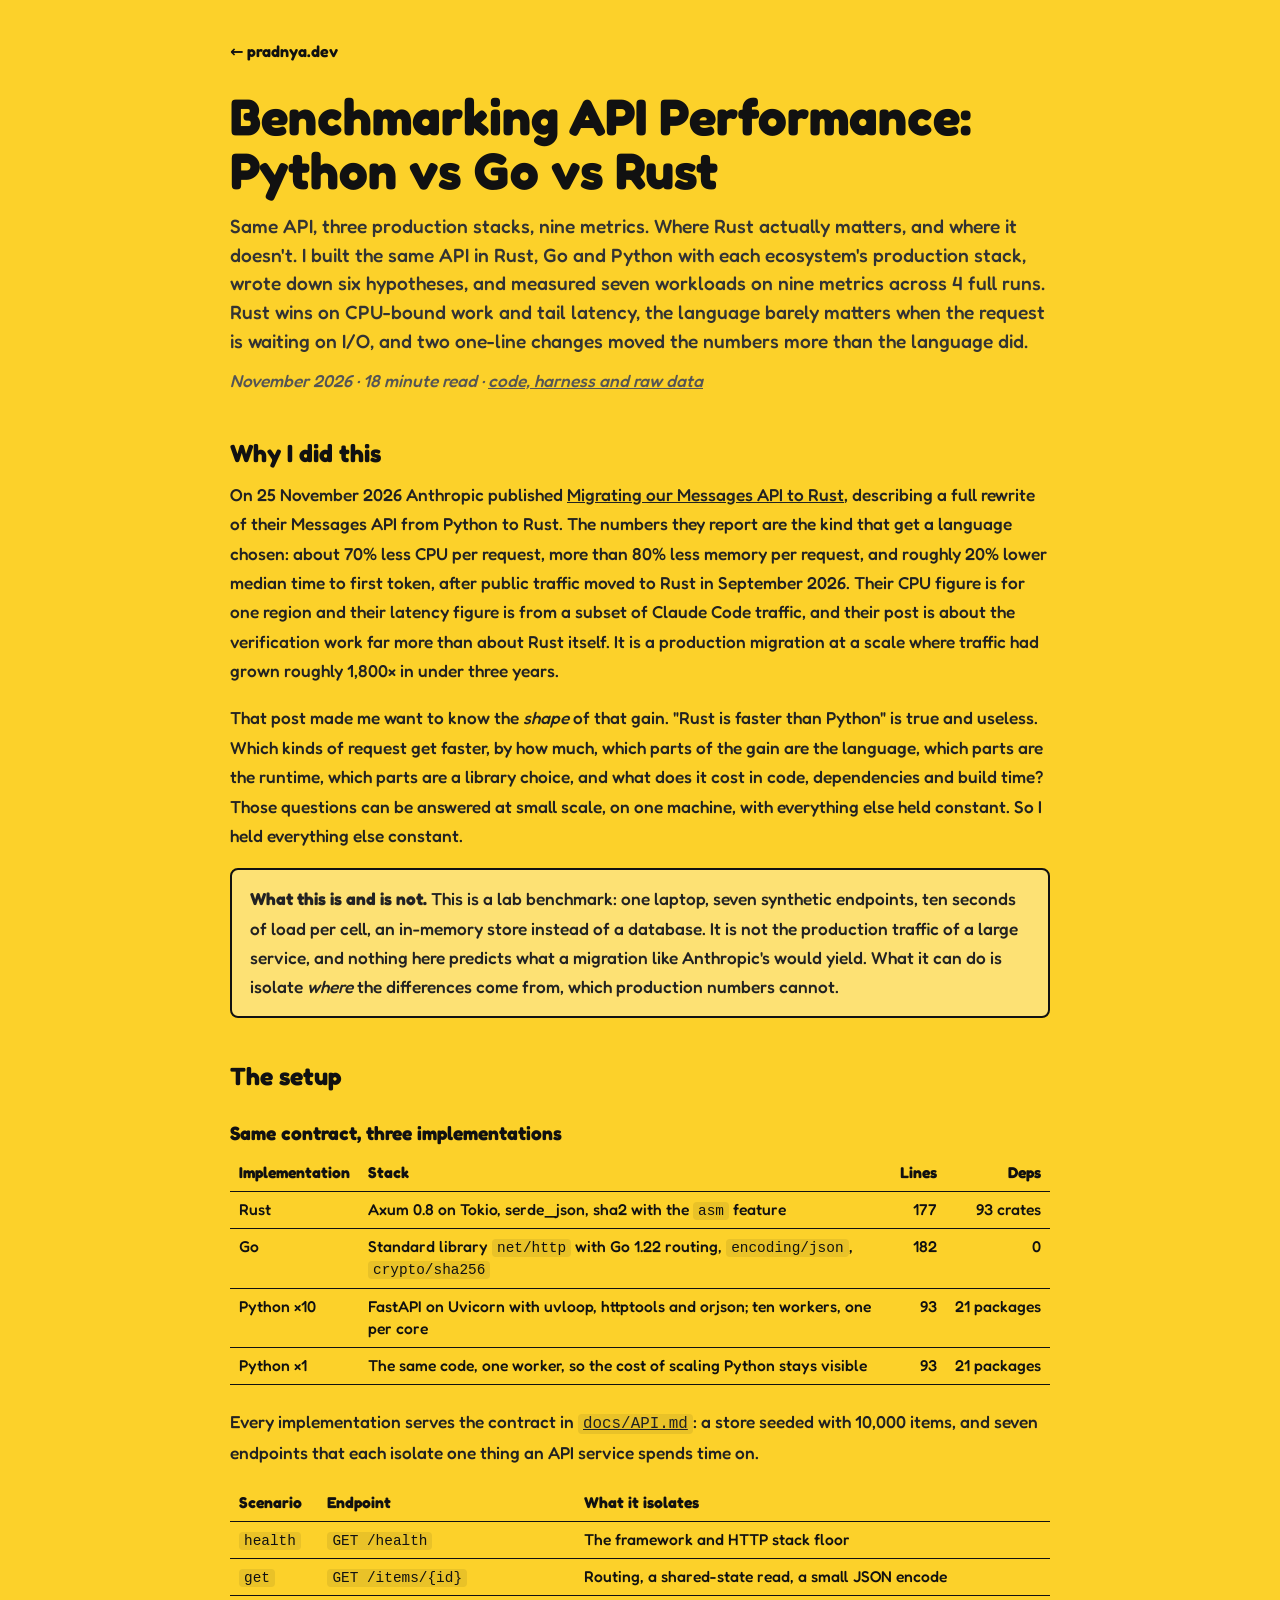
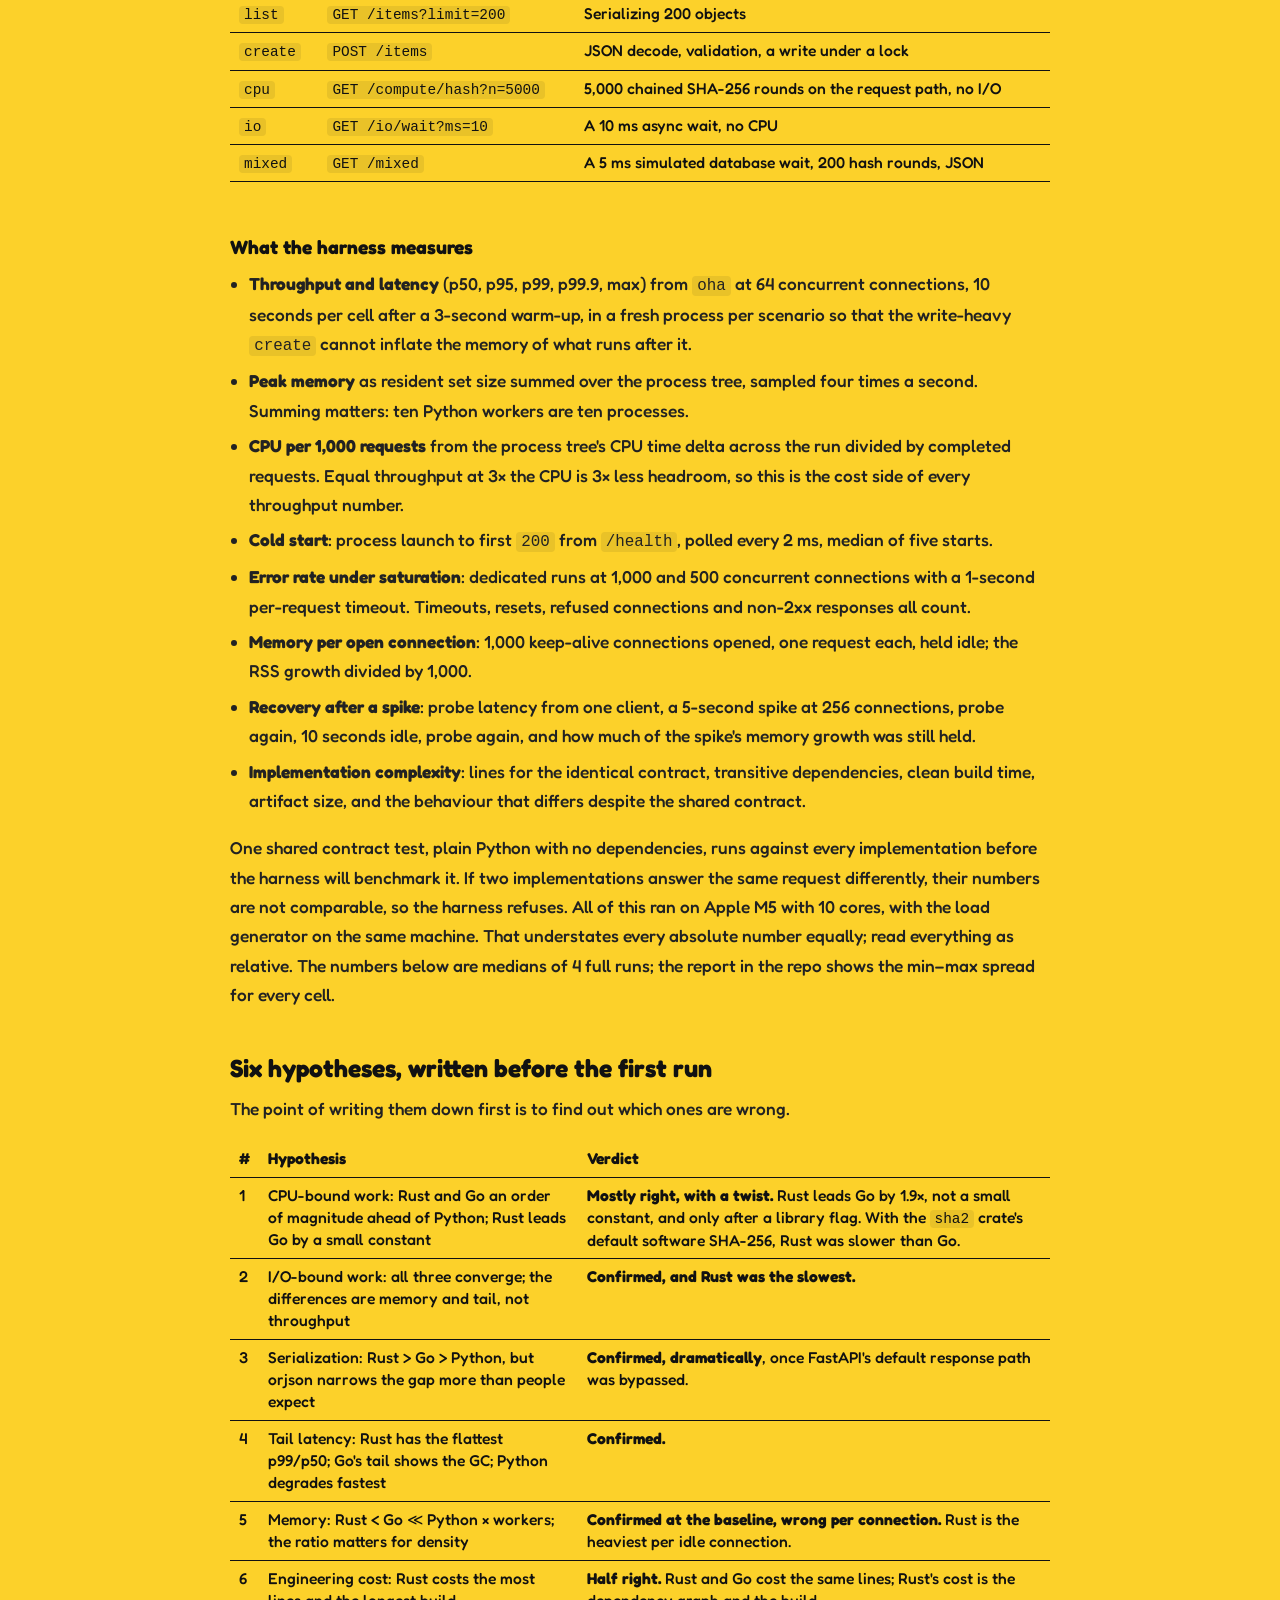
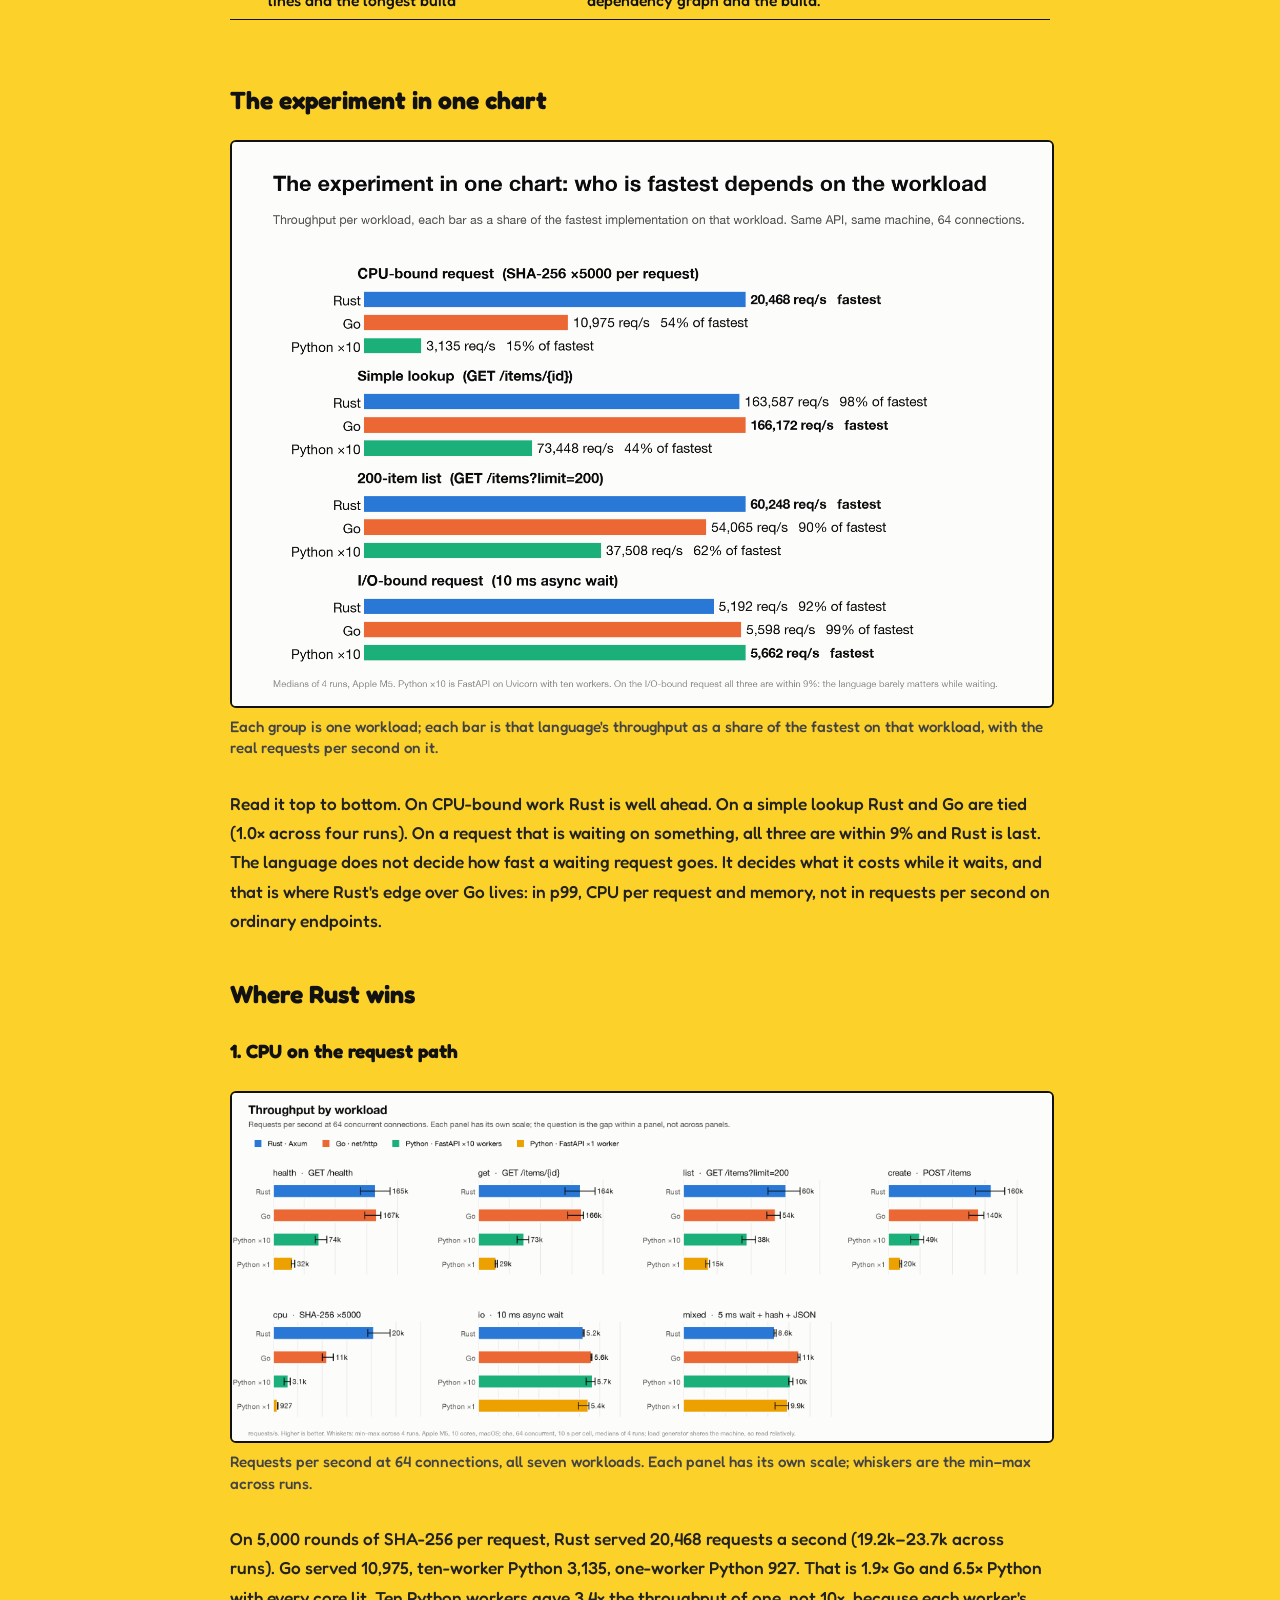
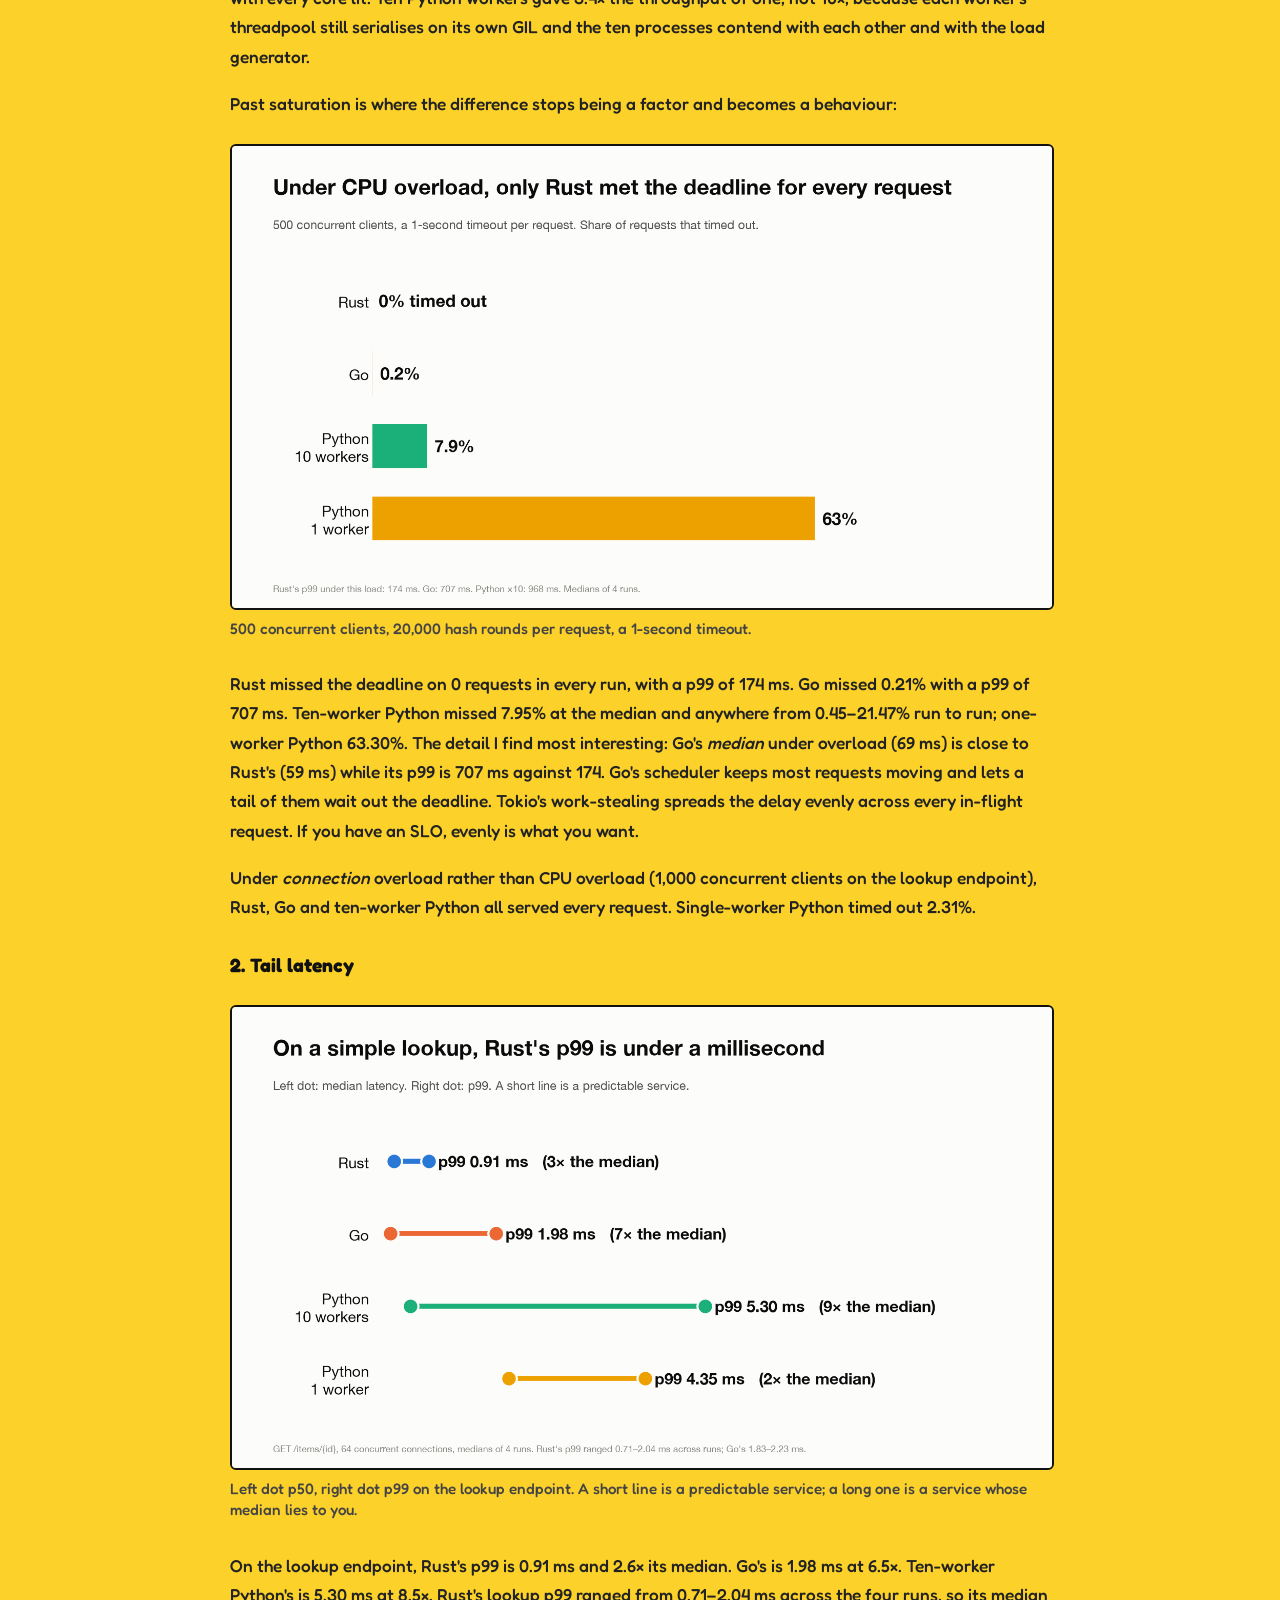
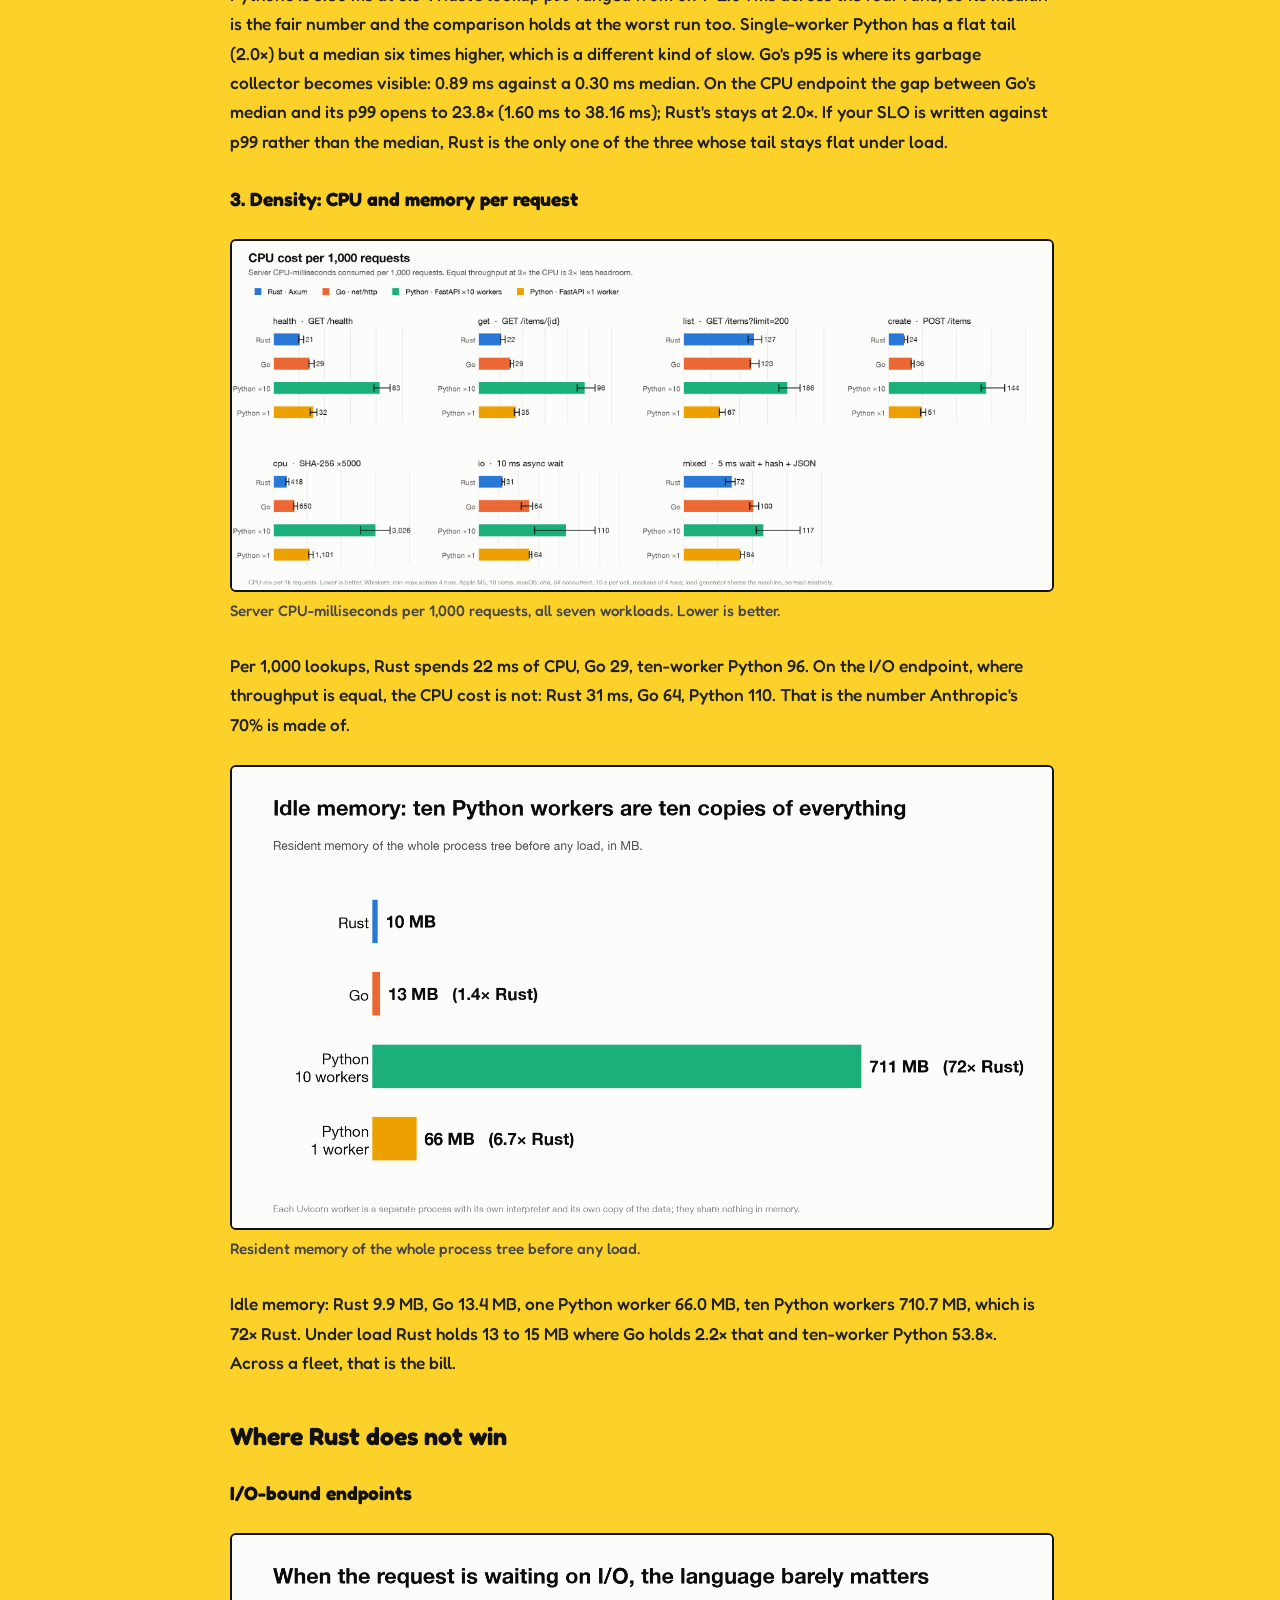
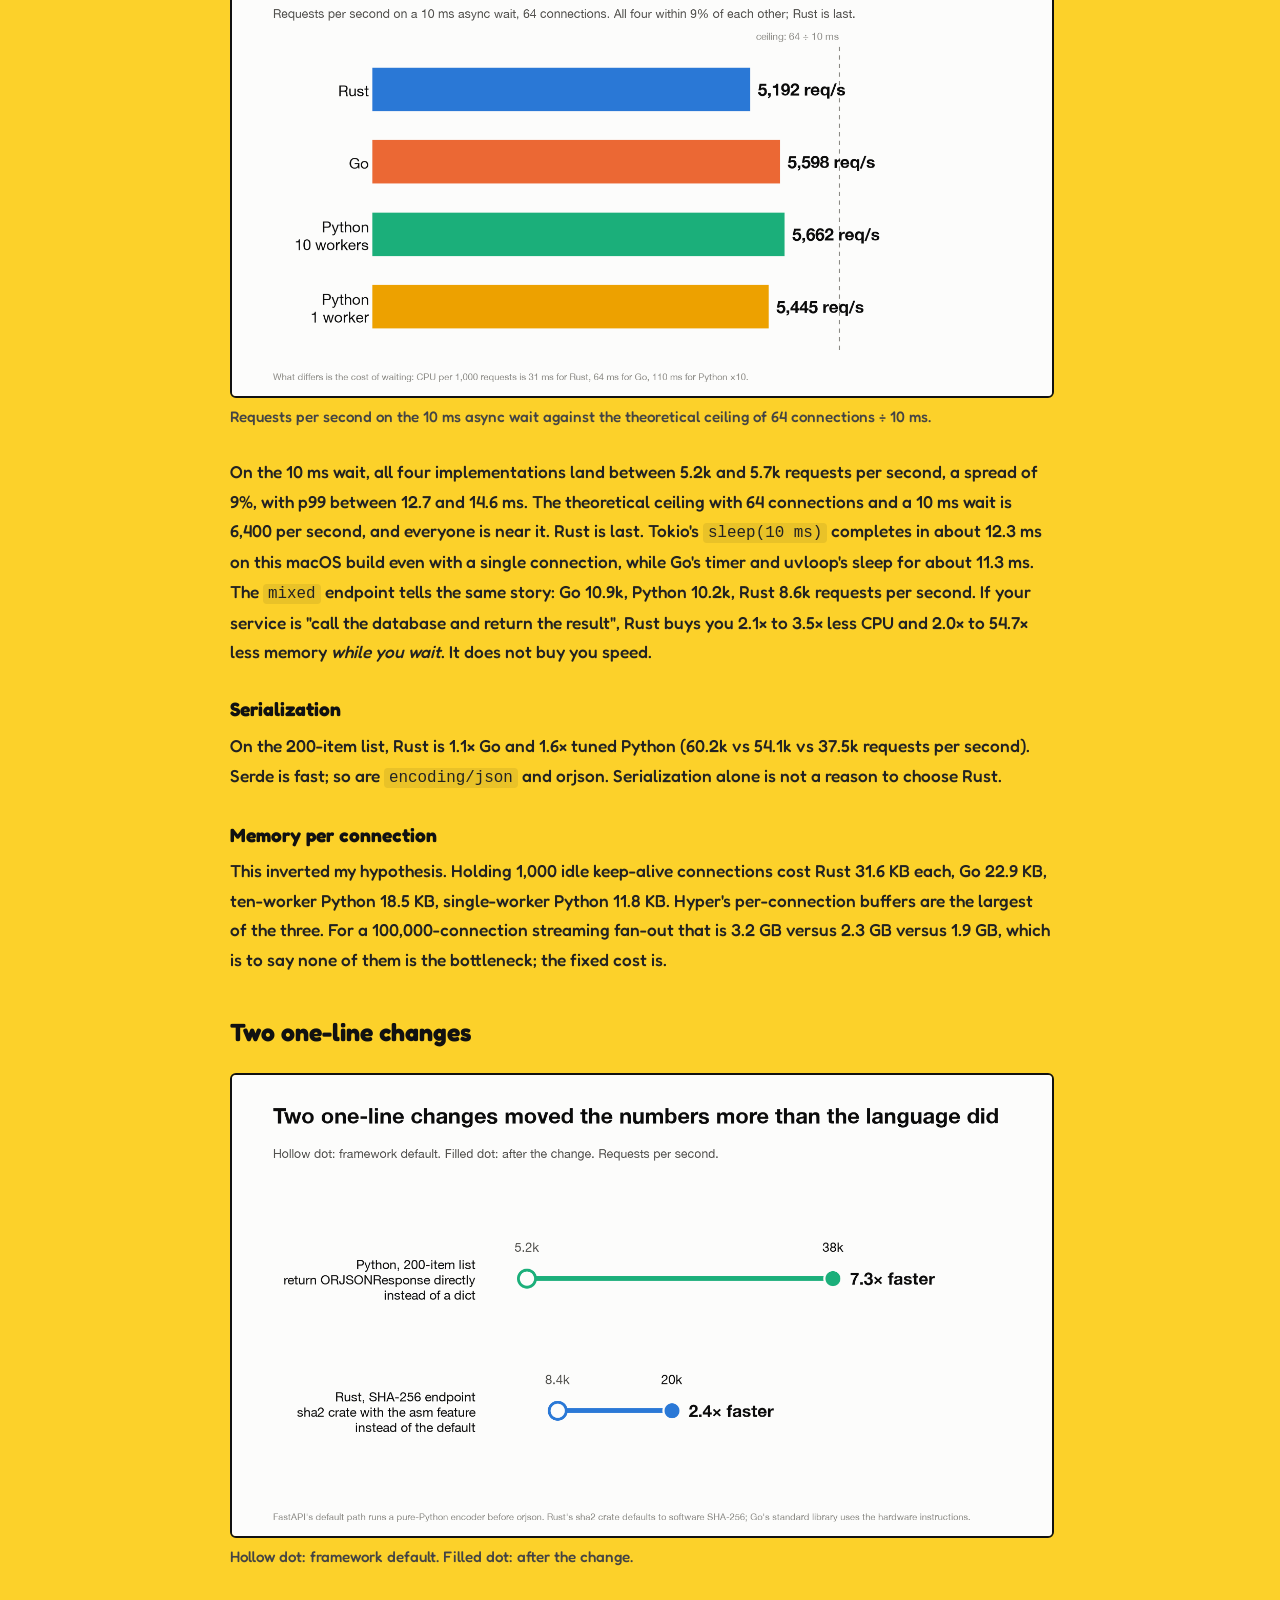
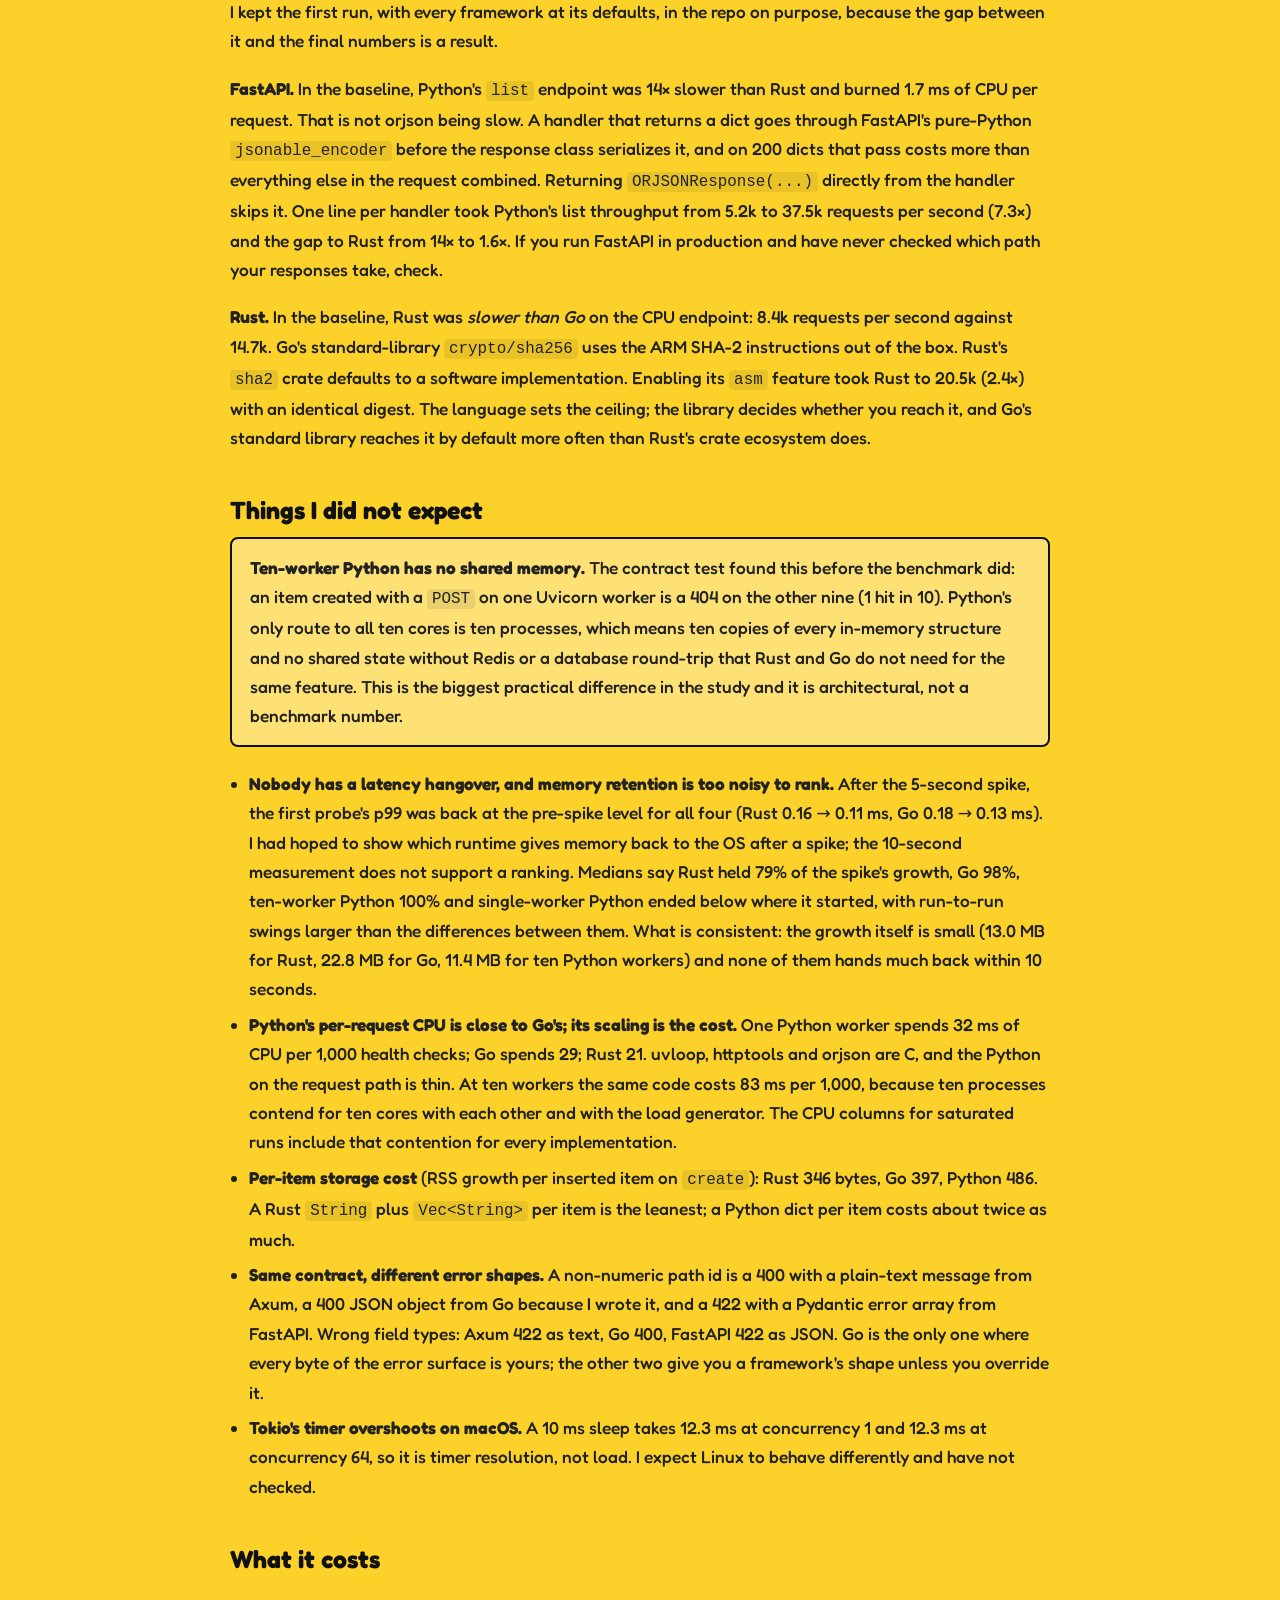
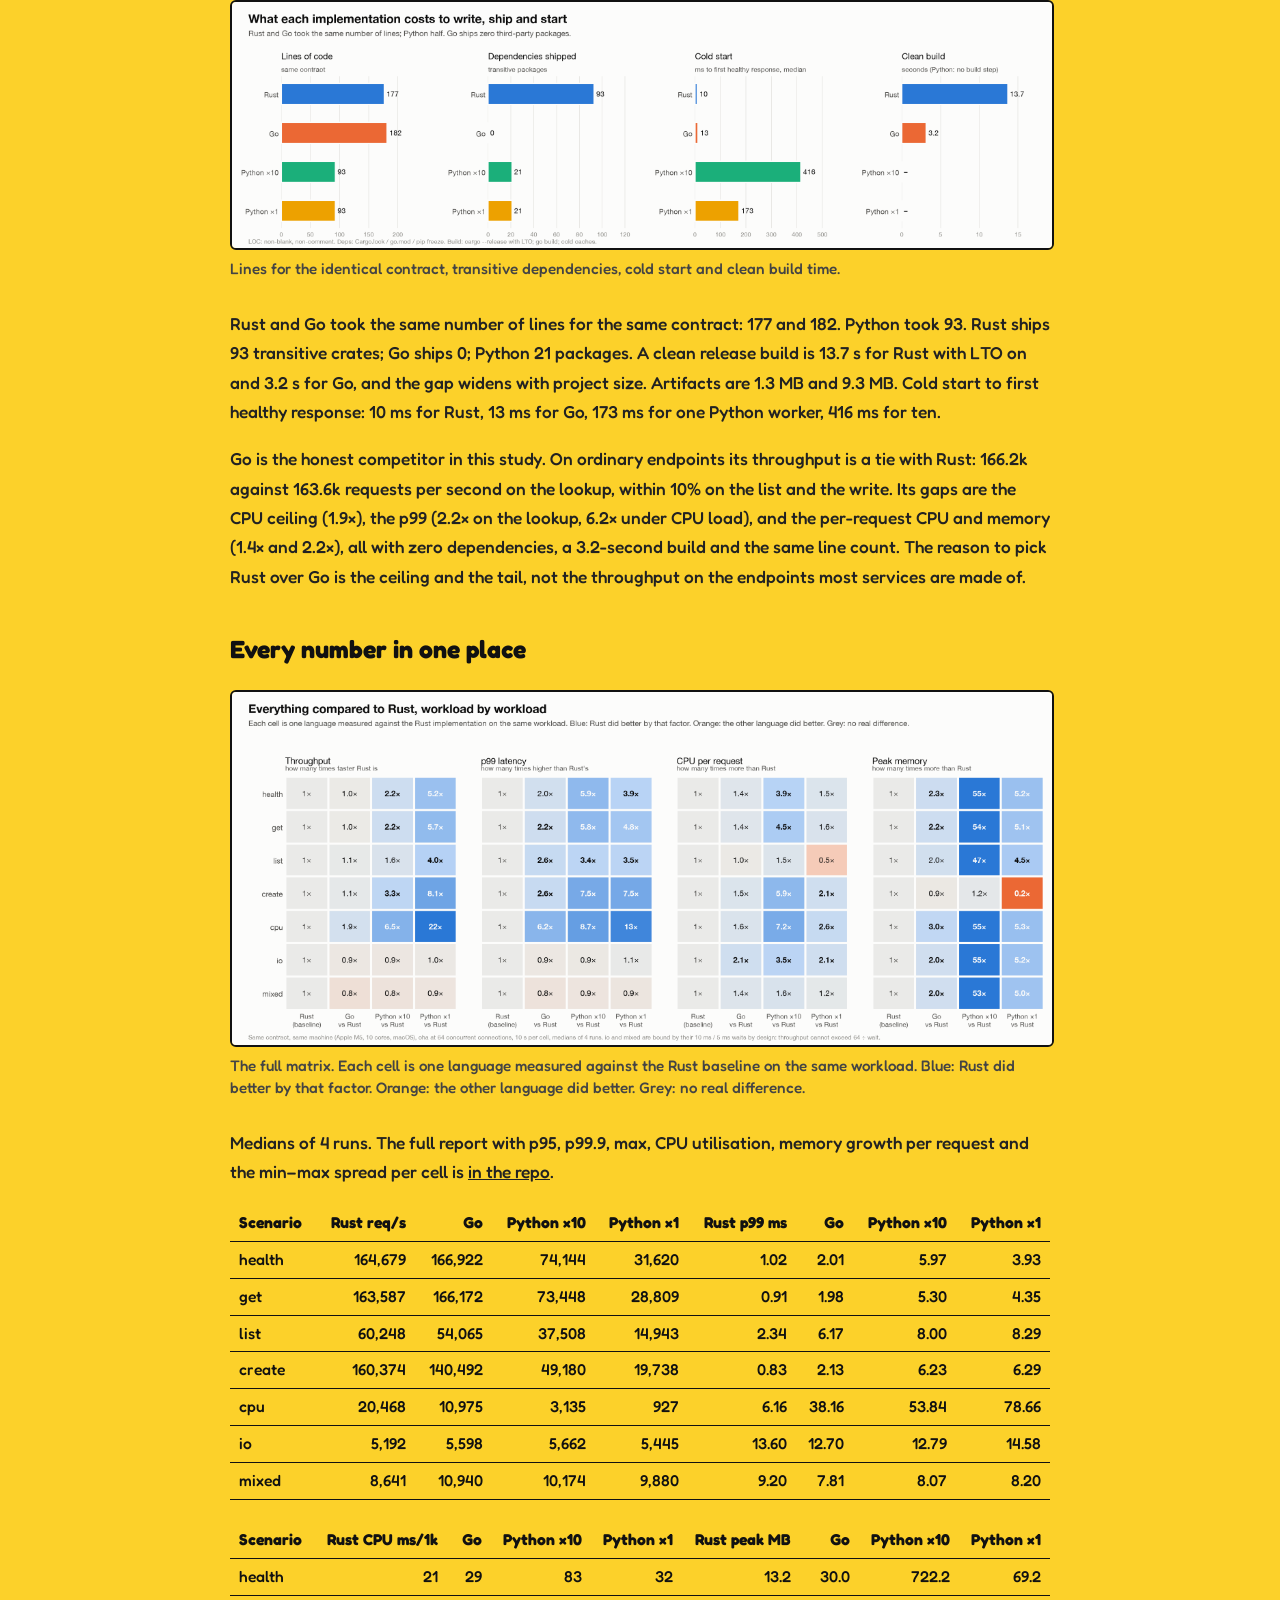
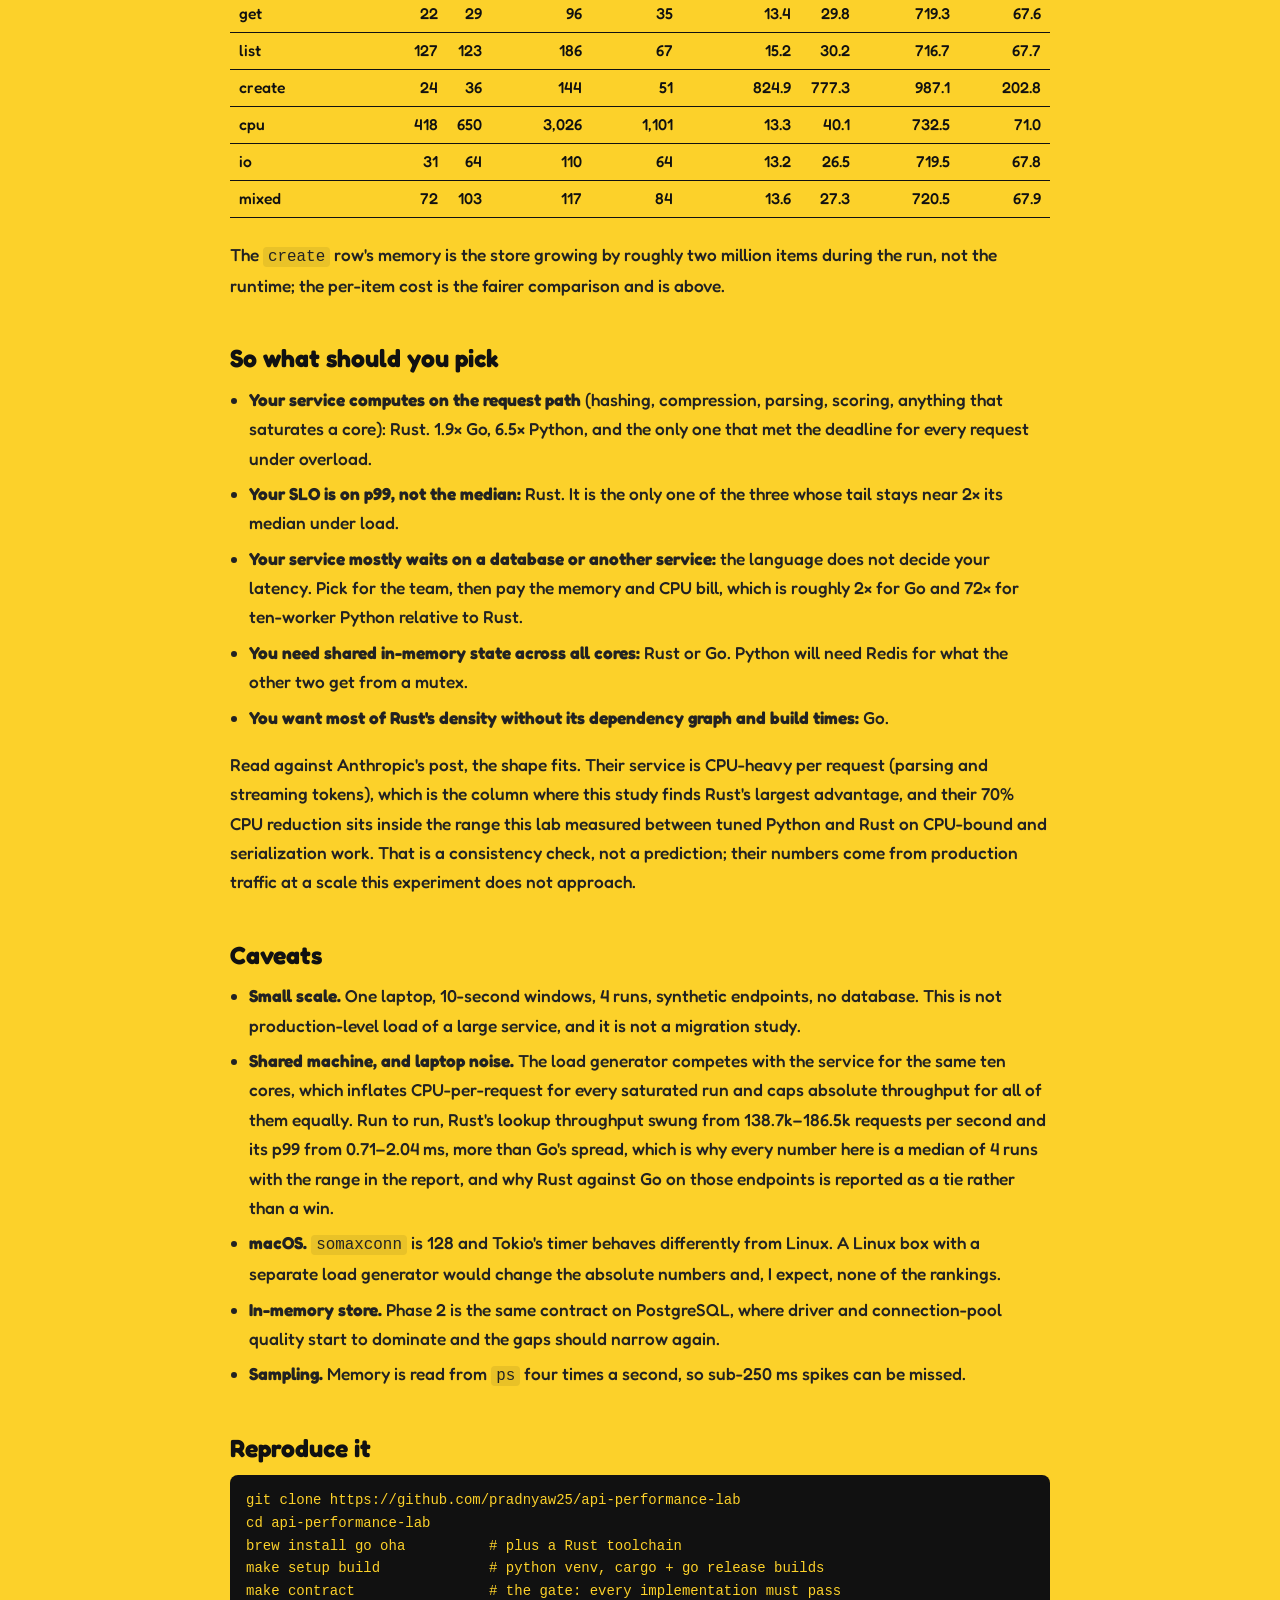
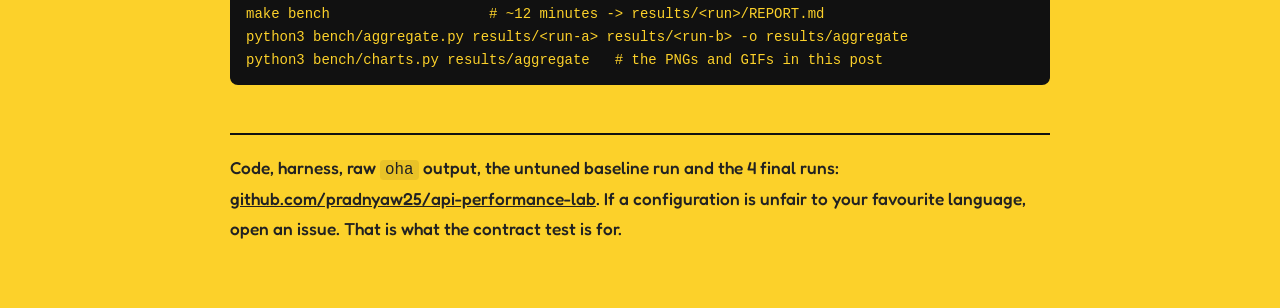
==== commit 34125bc7: "Blog post: static charts with explicit Rust baseline; drop GIFs Co-Authored-By: Claude Fable 5.1 <no" ====
--- a/blog/api-performance-lab/index.html
+++ b/blog/api-performance-lab/index.html
@@ -114,49 +114,53 @@
                     <tr><td>6</td><td>Engineering cost: Rust costs the most lines and the longest build</td><td><strong>Half right.</strong> Rust and Go cost the same lines; Rust's cost is the dependency graph and the build.</td></tr>
                 </table></div>
 
-                <h2>The one chart</h2>
-                <figure>
-                    <img src="charts/01-where-rust-wins.gif" alt="Heatmap of ratios against Rust across seven workloads and four metrics">
-                    <figcaption>Every cell is a ratio against Rust on the same workload. Blue: Rust is better by that factor. Orange: the alternative won. Grey: the language did not matter. <a href="charts/01-where-rust-wins.png">Full-size still</a>.</figcaption>
-                </figure>
-                <p>Read it by rows. The bottom two, where the request is waiting on something, are grey everywhere except the CPU and memory columns. The language does not decide how fast a waiting request goes. It decides what it costs while it waits. Read the Go column and a second pattern appears: on ordinary endpoints Go's throughput is a tie with Rust (1.0× on the lookup across four runs), and Rust's edge is in the p99, CPU and memory columns.</p>
+                <h2>The experiment in one chart</h2>
+                <figure>
+                    <img src="charts/simple/s1-rust-advantage.png" alt="Throughput of Rust, Go and Python on four workloads, each as a share of the fastest">
+                    <figcaption>Each group is one workload; each bar is that language's throughput as a share of the fastest on that workload, with the real requests per second on it.</figcaption>
+                </figure>
+                <p>Read it top to bottom. On CPU-bound work Rust is well ahead. On a simple lookup Rust and Go are tied (1.0× across four runs). On a request that is waiting on something, all three are within 9% and Rust is last. The language does not decide how fast a waiting request goes. It decides what it costs while it waits, and that is where Rust's edge over Go lives: in p99, CPU per request and memory, not in requests per second on ordinary endpoints.</p>
 
                 <h2>Where Rust wins</h2>
                 <h3>1. CPU on the request path</h3>
                 <figure>
-                    <img src="charts/02-throughput.gif" alt="Throughput per workload for the four implementations">
-                    <figcaption>Requests per second at 64 connections. Each panel has its own scale. <a href="charts/02-throughput.png">Still</a>.</figcaption>
+                    <img src="charts/02-throughput.png" alt="Throughput per workload for the four implementations">
+                    <figcaption>Requests per second at 64 connections, all seven workloads. Each panel has its own scale; whiskers are the min–max across runs.</figcaption>
                 </figure>
                 <p>On 5,000 rounds of SHA-256 per request, Rust served 20,468 requests a second (19.2k–23.7k across runs). Go served 10,975, ten-worker Python 3,135, one-worker Python 927. That is 1.9× Go and 6.5× Python with every core lit. Ten Python workers gave 3.4× the throughput of one, not 10×, because each worker's threadpool still serialises on its own GIL and the ten processes contend with each other and with the load generator.</p>
                 <p>Past saturation is where the difference stops being a factor and becomes a behaviour:</p>
                 <figure>
-                    <img src="charts/06-overload.gif" alt="Under CPU overload: deadline misses, p99 and throughput for each implementation">
-                    <figcaption>500 concurrent clients, 20,000 hash rounds per request, a 1-second timeout. <a href="charts/06-overload.png">Still</a>.</figcaption>
+                    <img src="charts/simple/s2-overload.png" alt="Share of requests that missed a 1-second deadline under CPU overload">
+                    <figcaption>500 concurrent clients, 20,000 hash rounds per request, a 1-second timeout.</figcaption>
                 </figure>
                 <p>Rust missed the deadline on 0 requests in every run, with a p99 of 174 ms. Go missed 0.21% with a p99 of 707 ms. Ten-worker Python missed 7.95% at the median and anywhere from 0.45–21.47% run to run; one-worker Python 63.30%. The detail I find most interesting: Go's <em>median</em> under overload (69 ms) is close to Rust's (59 ms) while its p99 is 707 ms against 174. Go's scheduler keeps most requests moving and lets a tail of them wait out the deadline. Tokio's work-stealing spreads the delay evenly across every in-flight request. If you have an SLO, evenly is what you want.</p>
                 <p>Under <em>connection</em> overload rather than CPU overload (1,000 concurrent clients on the lookup endpoint), Rust, Go and ten-worker Python all served every request. Single-worker Python timed out 2.31%.</p>
 
                 <h3>2. Tail latency</h3>
                 <figure>
-                    <img src="charts/03-tail-latency.gif" alt="Dumbbell chart from p50 to p99 per implementation and workload">
-                    <figcaption>Left dot p50, right dot p99. A short bar is a predictable service; a long one is a service whose median lies to you. <a href="charts/03-tail-latency.png">Still</a>.</figcaption>
+                    <img src="charts/simple/s3-tail-latency.png" alt="Median to p99 latency on a simple lookup for each implementation">
+                    <figcaption>Left dot p50, right dot p99 on the lookup endpoint. A short line is a predictable service; a long one is a service whose median lies to you.</figcaption>
                 </figure>
                 <p>On the lookup endpoint, Rust's p99 is 0.91 ms and 2.6× its median. Go's is 1.98 ms at 6.5×. Ten-worker Python's is 5.30 ms at 8.5×. Rust's lookup p99 ranged from 0.71–2.04 ms across the four runs, so its median is the fair number and the comparison holds at the worst run too. Single-worker Python has a flat tail (2.0×) but a median six times higher, which is a different kind of slow. Go's p95 is where its garbage collector becomes visible: 0.89 ms against a 0.30 ms median. On the CPU endpoint the gap between Go's median and its p99 opens to 23.8× (1.60 ms to 38.16 ms); Rust's stays at 2.0×. If your SLO is written against p99 rather than the median, Rust is the only one of the three whose tail stays flat under load.</p>
 
                 <h3>3. Density: CPU and memory per request</h3>
                 <figure>
-                    <img src="charts/04-cpu-per-1k.gif" alt="CPU milliseconds per 1,000 requests by workload">
-                    <figcaption>Server CPU-milliseconds per 1,000 requests. Lower is better. <a href="charts/04-cpu-per-1k.png">Still</a>.</figcaption>
+                    <img src="charts/04-cpu-per-1k.png" alt="CPU milliseconds per 1,000 requests by workload">
+                    <figcaption>Server CPU-milliseconds per 1,000 requests, all seven workloads. Lower is better.</figcaption>
                 </figure>
                 <p>Per 1,000 lookups, Rust spends 22 ms of CPU, Go 29, ten-worker Python 96. On the I/O endpoint, where throughput is equal, the CPU cost is not: Rust 31 ms, Go 64, Python 110. That is the number Anthropic's 70% is made of.</p>
                 <figure>
-                    <img src="charts/05-memory.gif" alt="Idle RSS, peak RSS under load and memory per idle connection">
-                    <figcaption>RSS summed over the process tree. <a href="charts/05-memory.png">Still</a>.</figcaption>
+                    <img src="charts/simple/s5-memory.png" alt="Idle memory of each implementation">
+                    <figcaption>Resident memory of the whole process tree before any load.</figcaption>
                 </figure>
                 <p>Idle memory: Rust 9.9 MB, Go 13.4 MB, one Python worker 66.0 MB, ten Python workers 710.7 MB, which is 72× Rust. Under load Rust holds 13 to 15 MB where Go holds 2.2× that and ten-worker Python 53.8×. Across a fleet, that is the bill.</p>
 
                 <h2>Where Rust does not win</h2>
                 <h3>I/O-bound endpoints</h3>
+                <figure>
+                    <img src="charts/simple/s4-io-bound.png" alt="Throughput on a 10 ms wait, nearly equal for all four implementations">
+                    <figcaption>Requests per second on the 10 ms async wait against the theoretical ceiling of 64 connections ÷ 10 ms.</figcaption>
+                </figure>
                 <p>On the 10 ms wait, all four implementations land between 5.2k and 5.7k requests per second, a spread of 9%, with p99 between 12.7 and 14.6 ms. The theoretical ceiling with 64 connections and a 10 ms wait is 6,400 per second, and everyone is near it. Rust is last. Tokio's <code>sleep(10 ms)</code> completes in about 12.3 ms on this macOS build even with a single connection, while Go's timer and uvloop's sleep for about 11.3 ms. The <code>mixed</code> endpoint tells the same story: Go 10.9k, Python 10.2k, Rust 8.6k requests per second. If your service is "call the database and return the result", Rust buys you 2.1× to 3.5× less CPU and 2.0× to 54.7× less memory <em>while you wait</em>. It does not buy you speed.</p>
                 <h3>Serialization</h3>
                 <p>On the 200-item list, Rust is 1.1× Go and 1.6× tuned Python (60.2k vs 54.1k vs 37.5k requests per second). Serde is fast; so are <code>encoding/json</code> and orjson. Serialization alone is not a reason to choose Rust.</p>
@@ -165,8 +169,8 @@
 
                 <h2>Two one-line changes</h2>
                 <figure>
-                    <img src="charts/08-tuning.gif" alt="Before and after throughput for the two framework defaults the first run exposed">
-                    <figcaption>Hollow dot: framework default. Filled dot: after the change. <a href="charts/08-tuning.png">Still</a>.</figcaption>
+                    <img src="charts/simple/s6-tuning.png" alt="Before and after throughput for the two framework defaults the first run exposed">
+                    <figcaption>Hollow dot: framework default. Filled dot: after the change.</figcaption>
                 </figure>
                 <p>I kept the first run, with every framework at its defaults, in the repo on purpose, because the gap between it and the final numbers is a result.</p>
                 <p><strong>FastAPI.</strong> In the baseline, Python's <code>list</code> endpoint was 14× slower than Rust and burned 1.7 ms of CPU per request. That is not orjson being slow. A handler that returns a dict goes through FastAPI's pure-Python <code>jsonable_encoder</code> before the response class serializes it, and on 200 dicts that pass costs more than everything else in the request combined. Returning <code>ORJSONResponse(...)</code> directly from the handler skips it. One line per handler took Python's list throughput from 5.2k to 37.5k requests per second (7.3×) and the gap to Rust from 14× to 1.6×. If you run FastAPI in production and have never checked which path your responses take, check.</p>
@@ -186,13 +190,17 @@
 
                 <h2>What it costs</h2>
                 <figure>
-                    <img src="charts/07-complexity.gif" alt="Lines of code, dependencies, cold start and build time per implementation">
-                    <figcaption><a href="charts/07-complexity.png">Still</a>.</figcaption>
+                    <img src="charts/07-complexity.png" alt="Lines of code, dependencies, cold start and build time per implementation">
+                    <figcaption>Lines for the identical contract, transitive dependencies, cold start and clean build time.</figcaption>
                 </figure>
                 <p>Rust and Go took the same number of lines for the same contract: 177 and 182. Python took 93. Rust ships 93 transitive crates; Go ships 0; Python 21 packages. A clean release build is 13.7 s for Rust with LTO on and 3.2 s for Go, and the gap widens with project size. Artifacts are 1.3 MB and 9.3 MB. Cold start to first healthy response: 10 ms for Rust, 13 ms for Go, 173 ms for one Python worker, 416 ms for ten.</p>
                 <p>Go is the honest competitor in this study. On ordinary endpoints its throughput is a tie with Rust: 166.2k against 163.6k requests per second on the lookup, within 10% on the list and the write. Its gaps are the CPU ceiling (1.9×), the p99 (2.2× on the lookup, 6.2× under CPU load), and the per-request CPU and memory (1.4× and 2.2×), all with zero dependencies, a 3.2-second build and the same line count. The reason to pick Rust over Go is the ceiling and the tail, not the throughput on the endpoints most services are made of.</p>
 
                 <h2>Every number in one place</h2>
+                <figure>
+                    <img src="charts/01-where-rust-wins.png" alt="Heatmap: every language compared to Rust on every workload, for throughput, p99, CPU and memory">
+                    <figcaption>The full matrix. Each cell is one language measured against the Rust baseline on the same workload. Blue: Rust did better by that factor. Orange: the other language did better. Grey: no real difference.</figcaption>
+                </figure>
                 <p>Medians of 4 runs. The full report with p95, p99.9, max, CPU utilisation, memory growth per request and the min–max spread per cell is <a href="https://github.com/pradnyaw25/api-performance-lab/blob/main/results/REPORT.md">in the repo</a>.</p>
                 <div class="scroll"><table>
                     <tr><th>Scenario</th><th class="num">Rust req/s</th><th class="num">Go</th><th class="num">Python ×10</th><th class="num">Python ×1</th><th class="num">Rust p99 ms</th><th class="num">Go</th><th class="num">Python ×10</th><th class="num">Python ×1</th></tr>
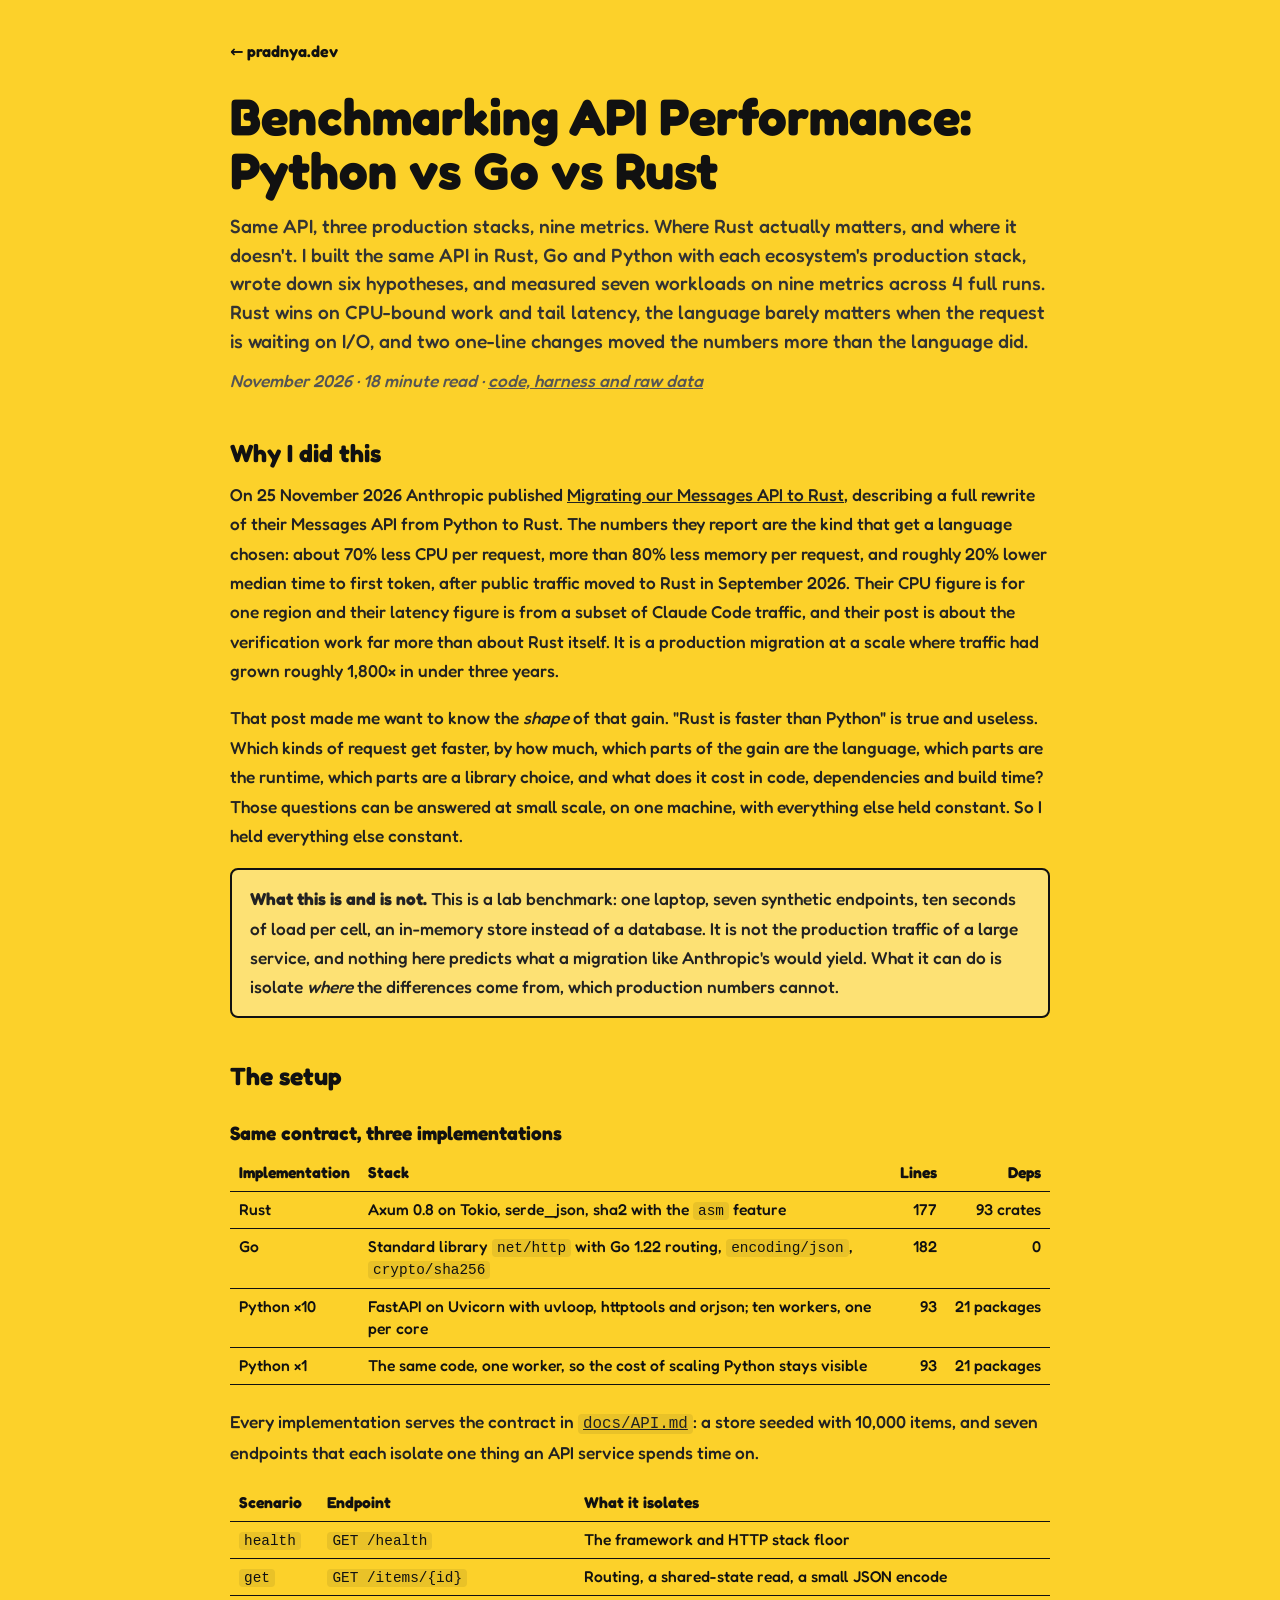
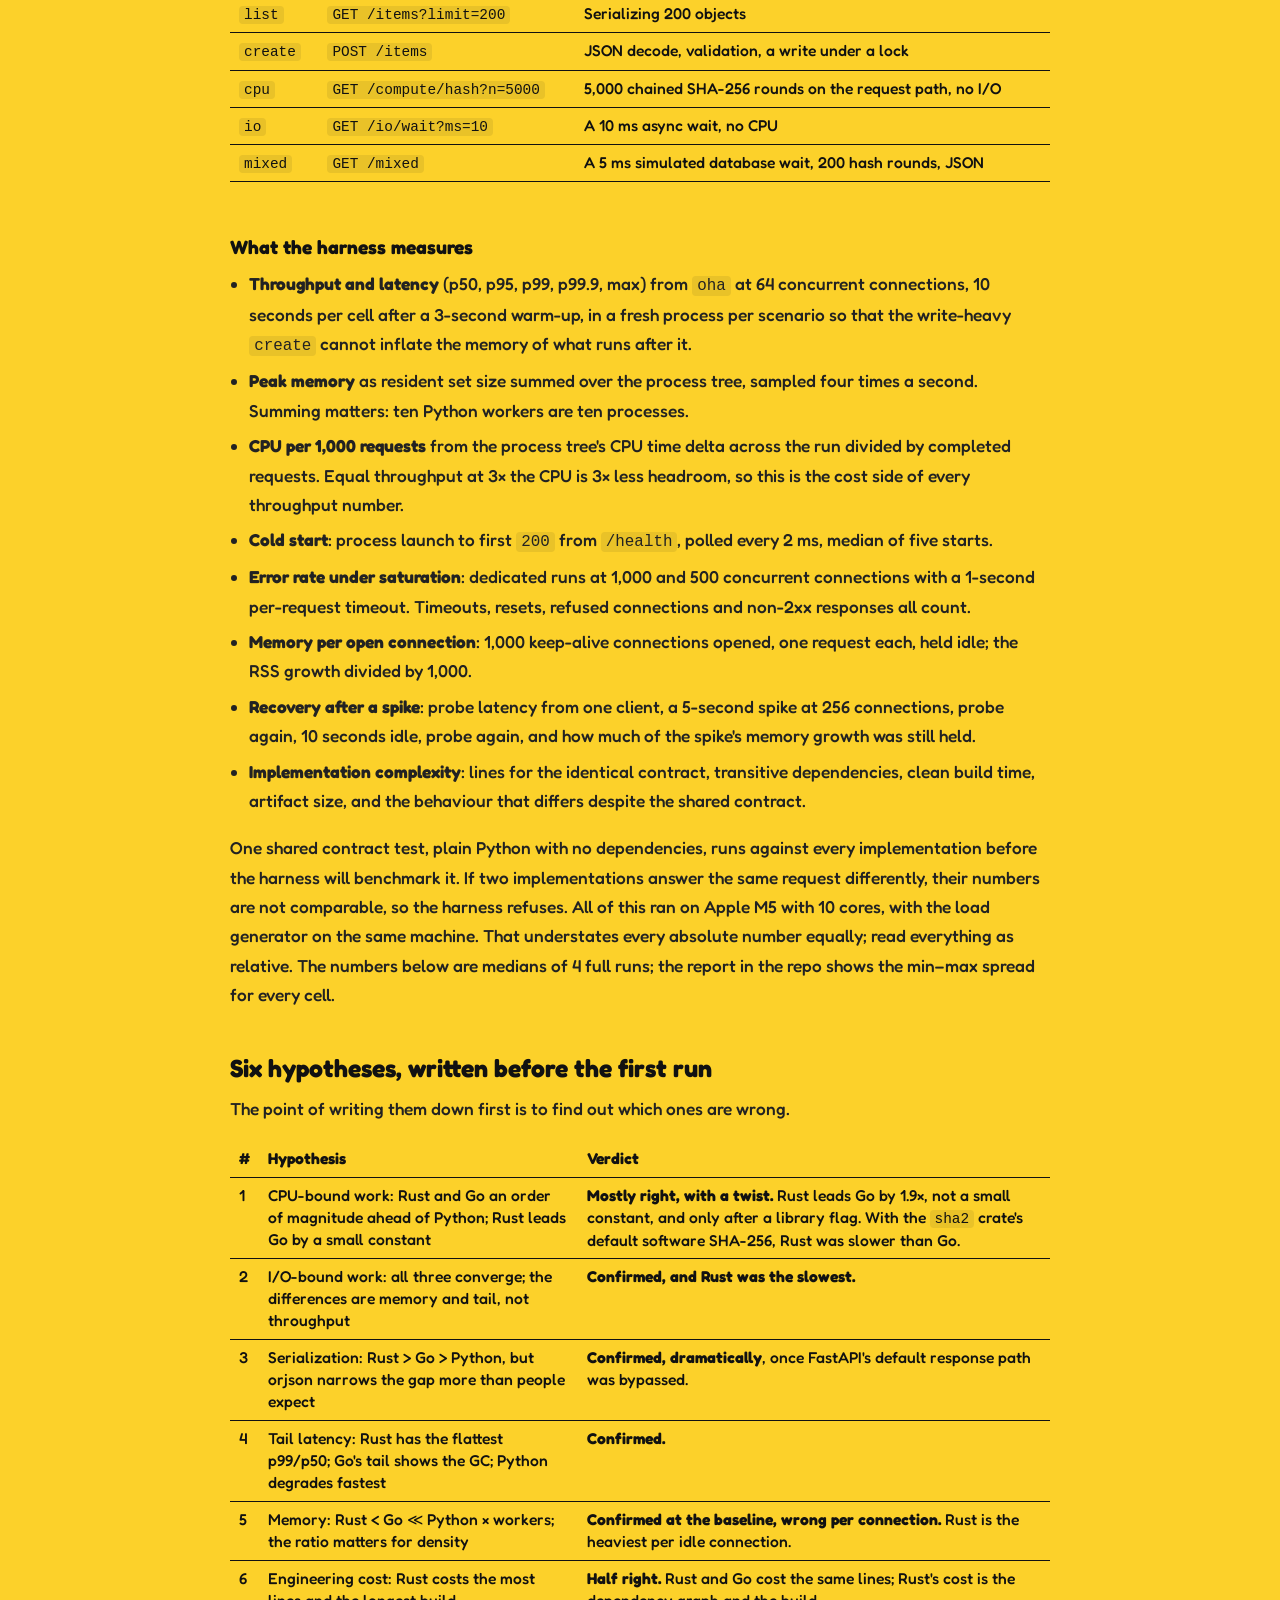
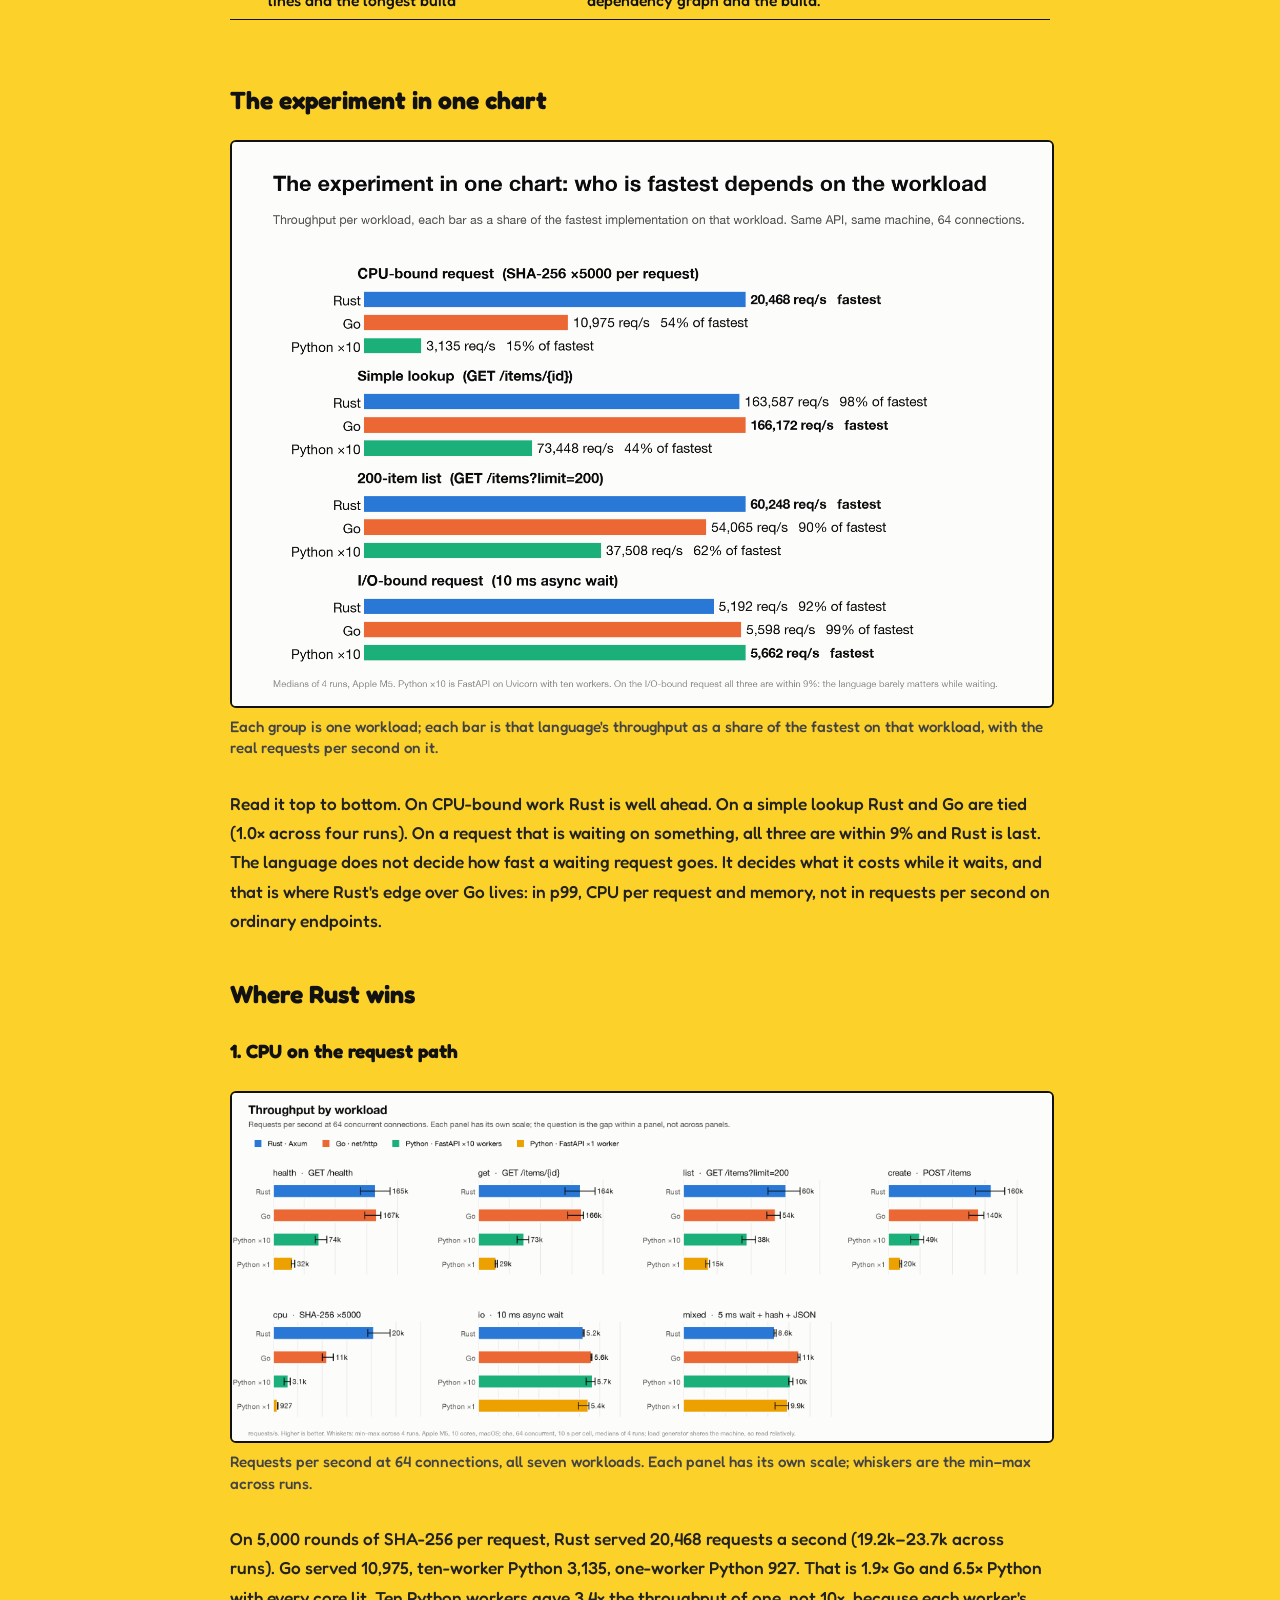
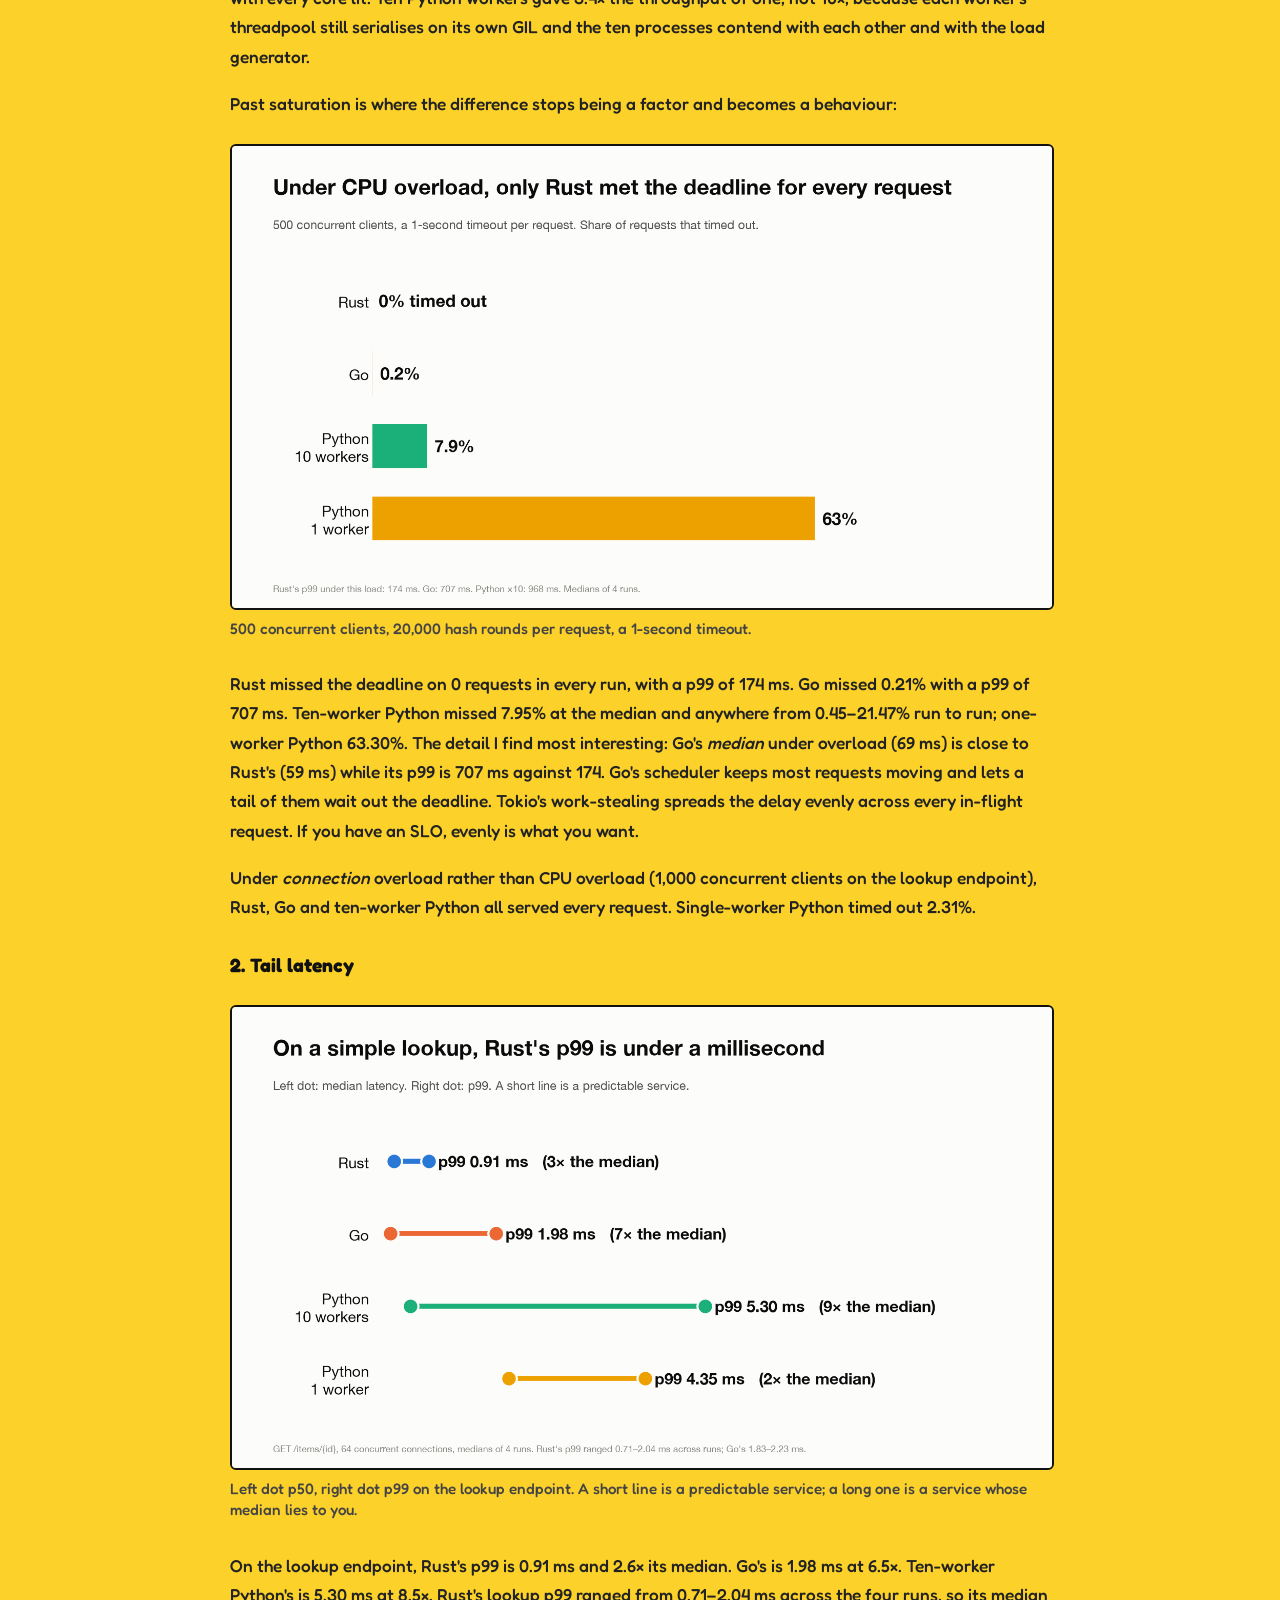
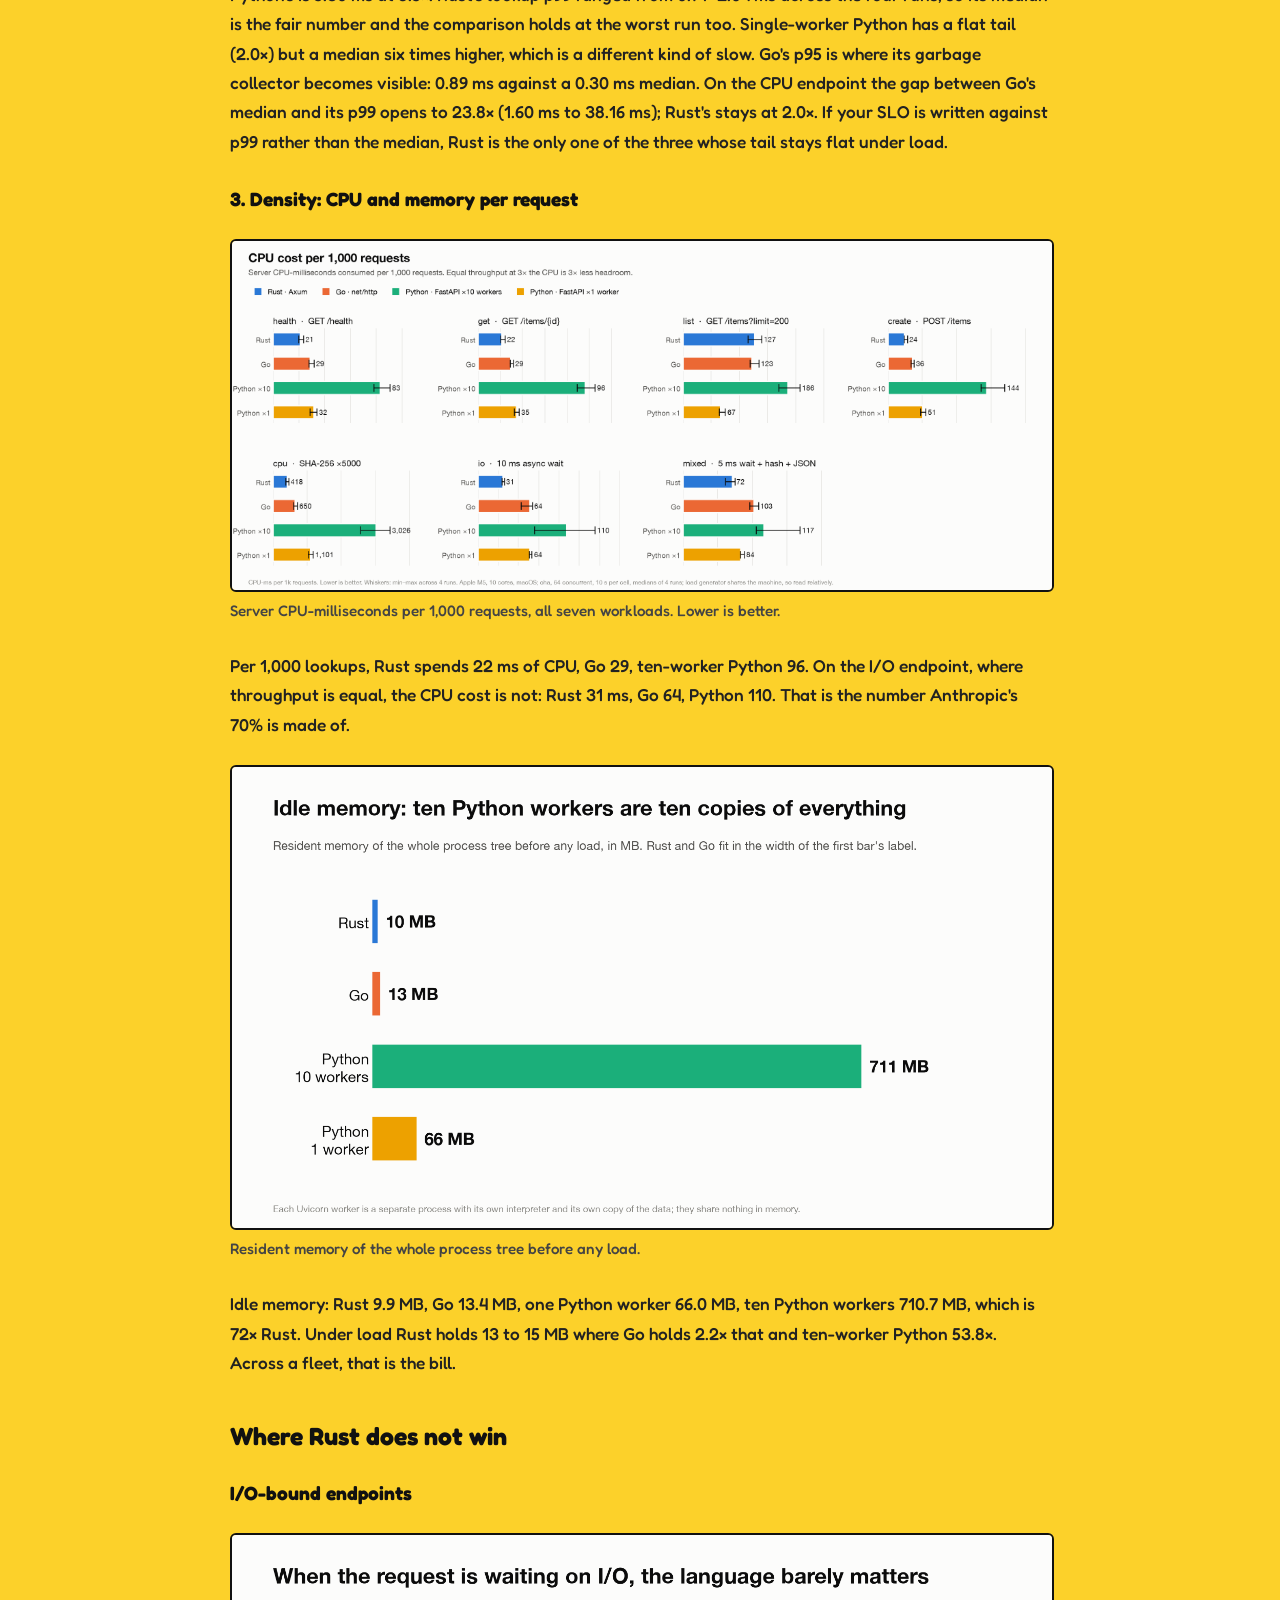
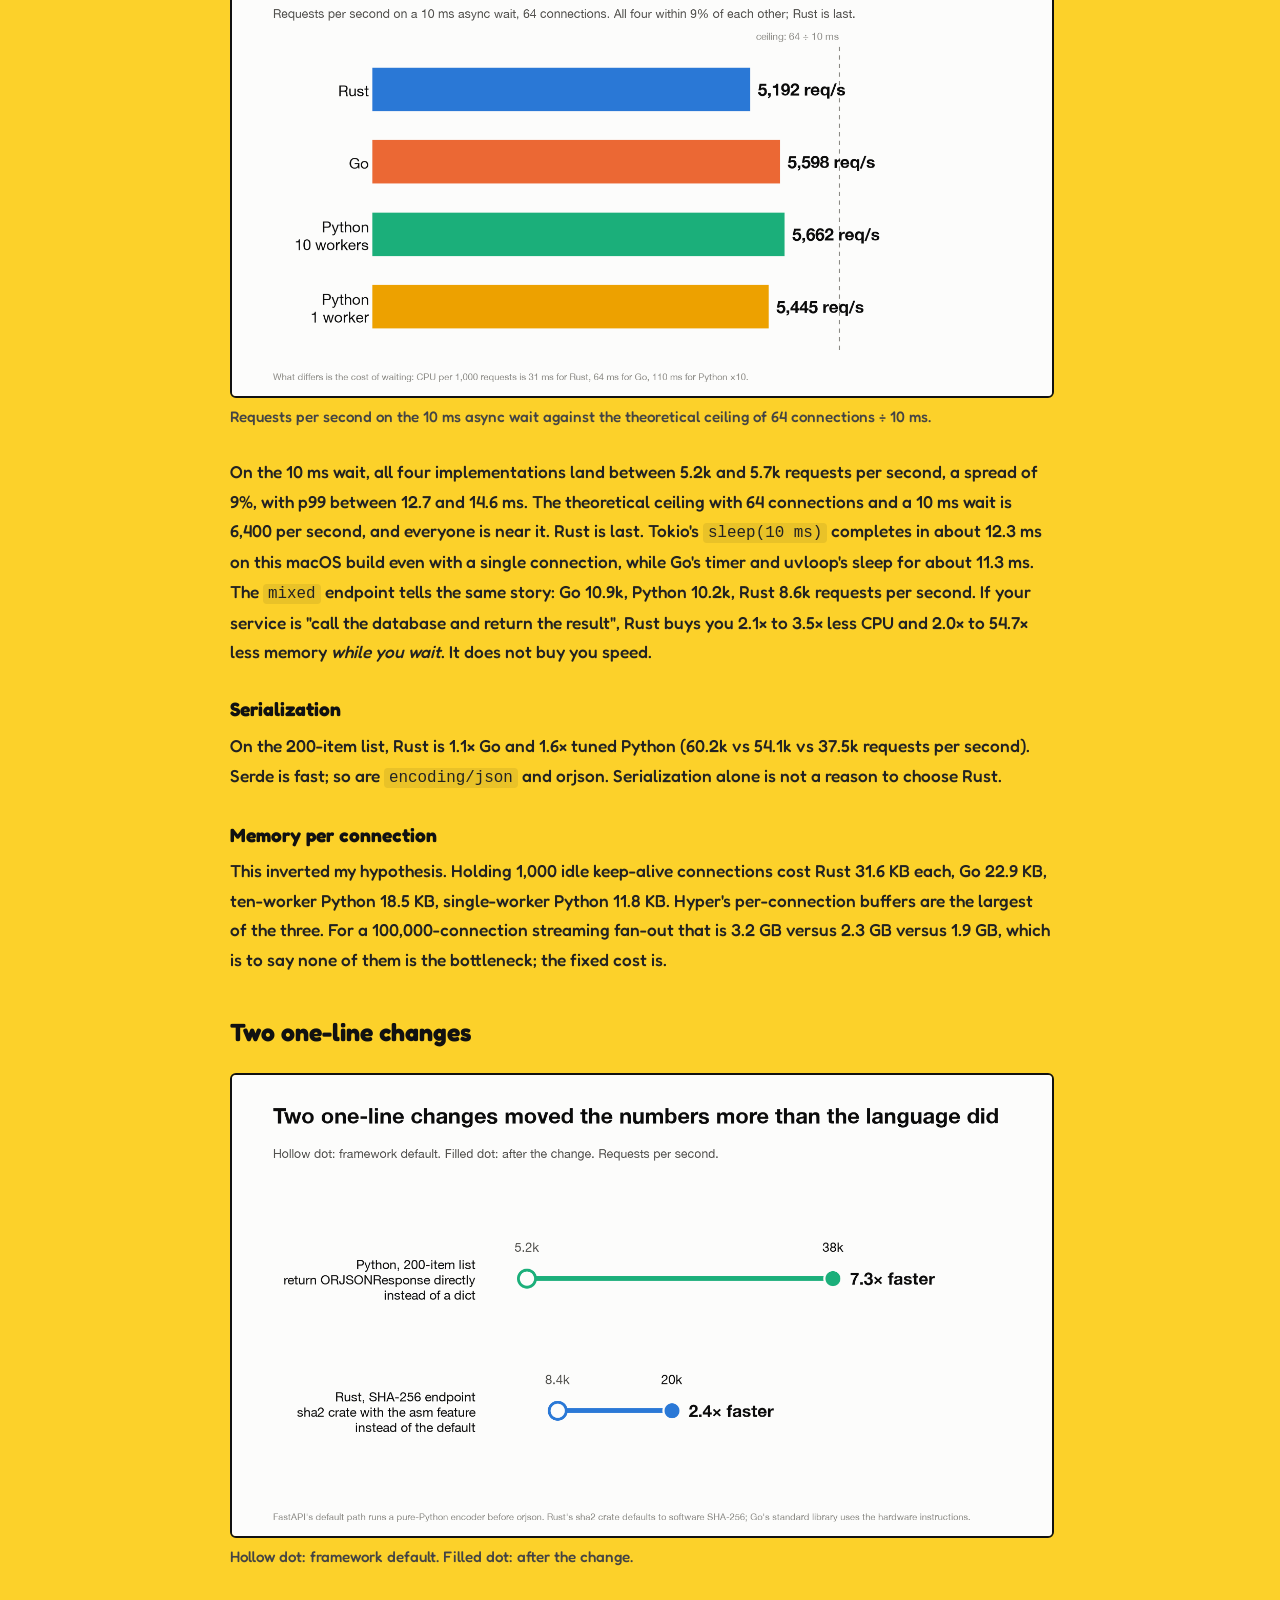
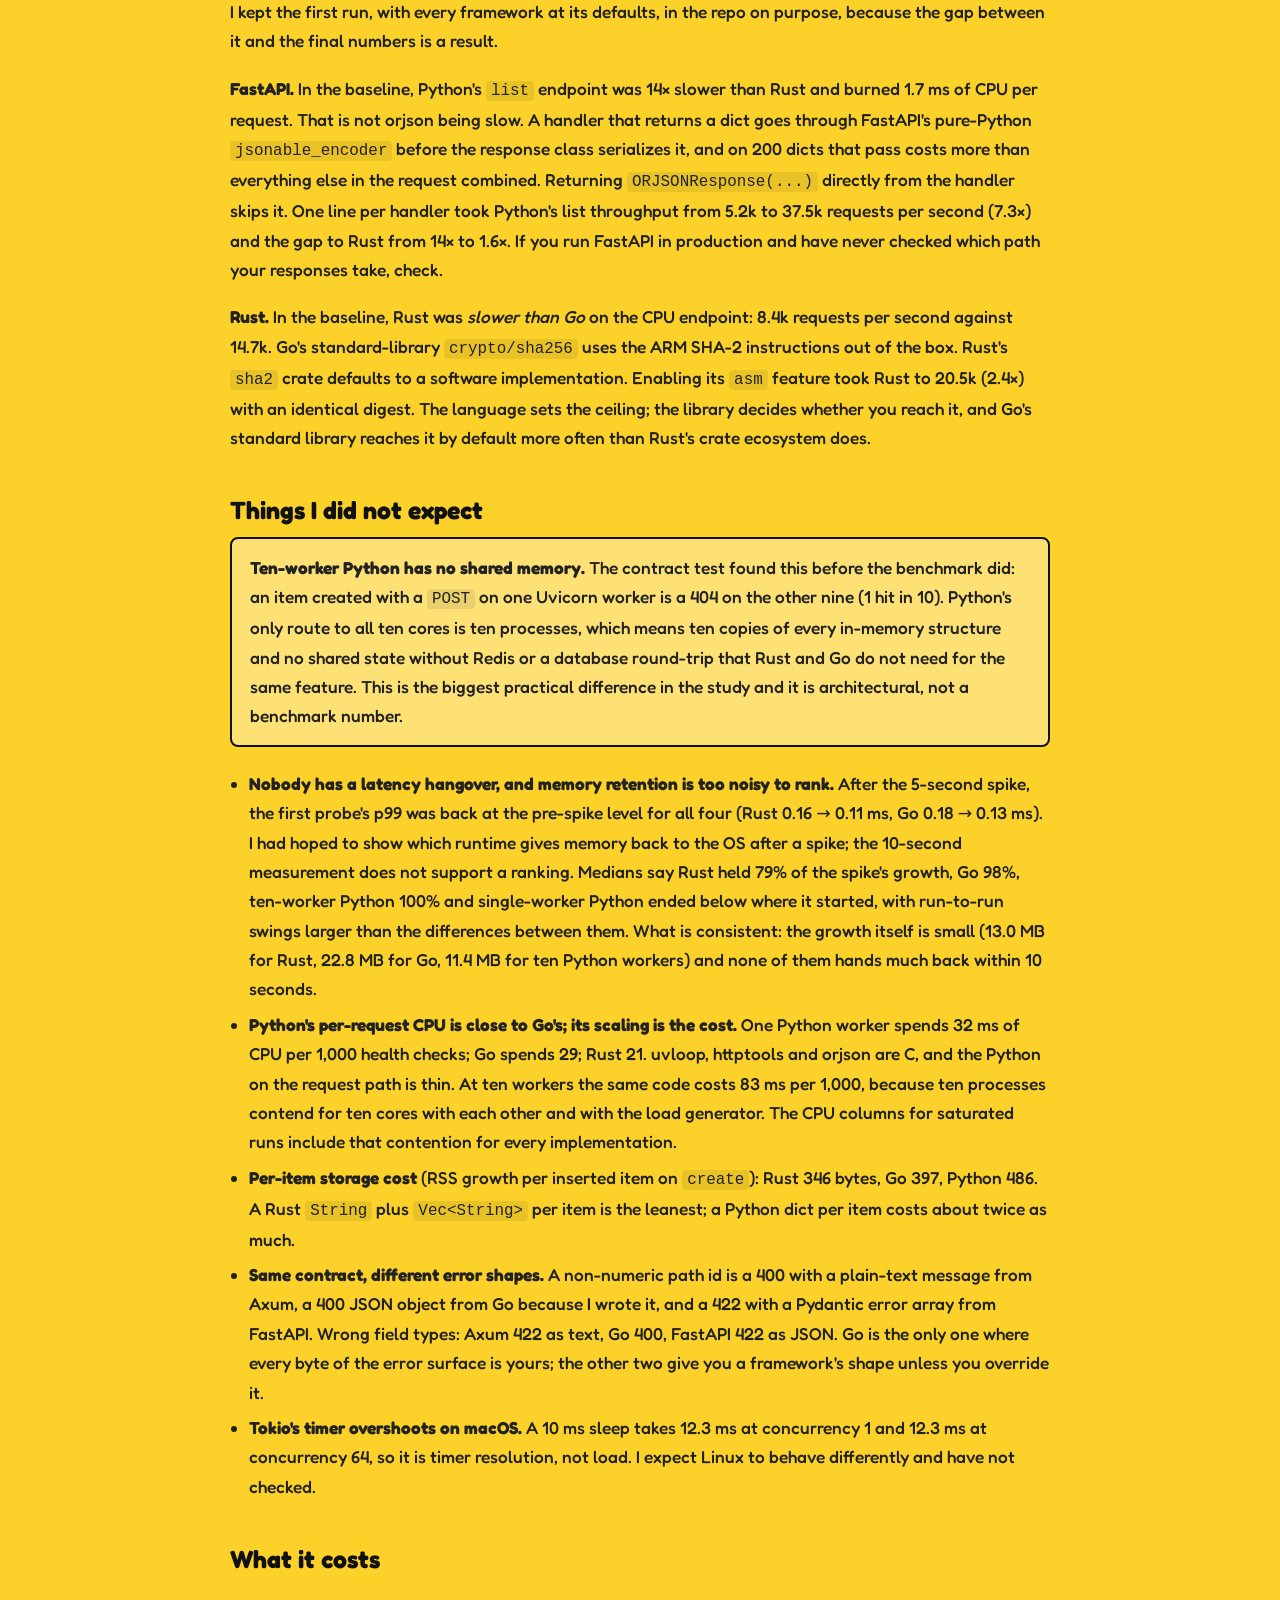
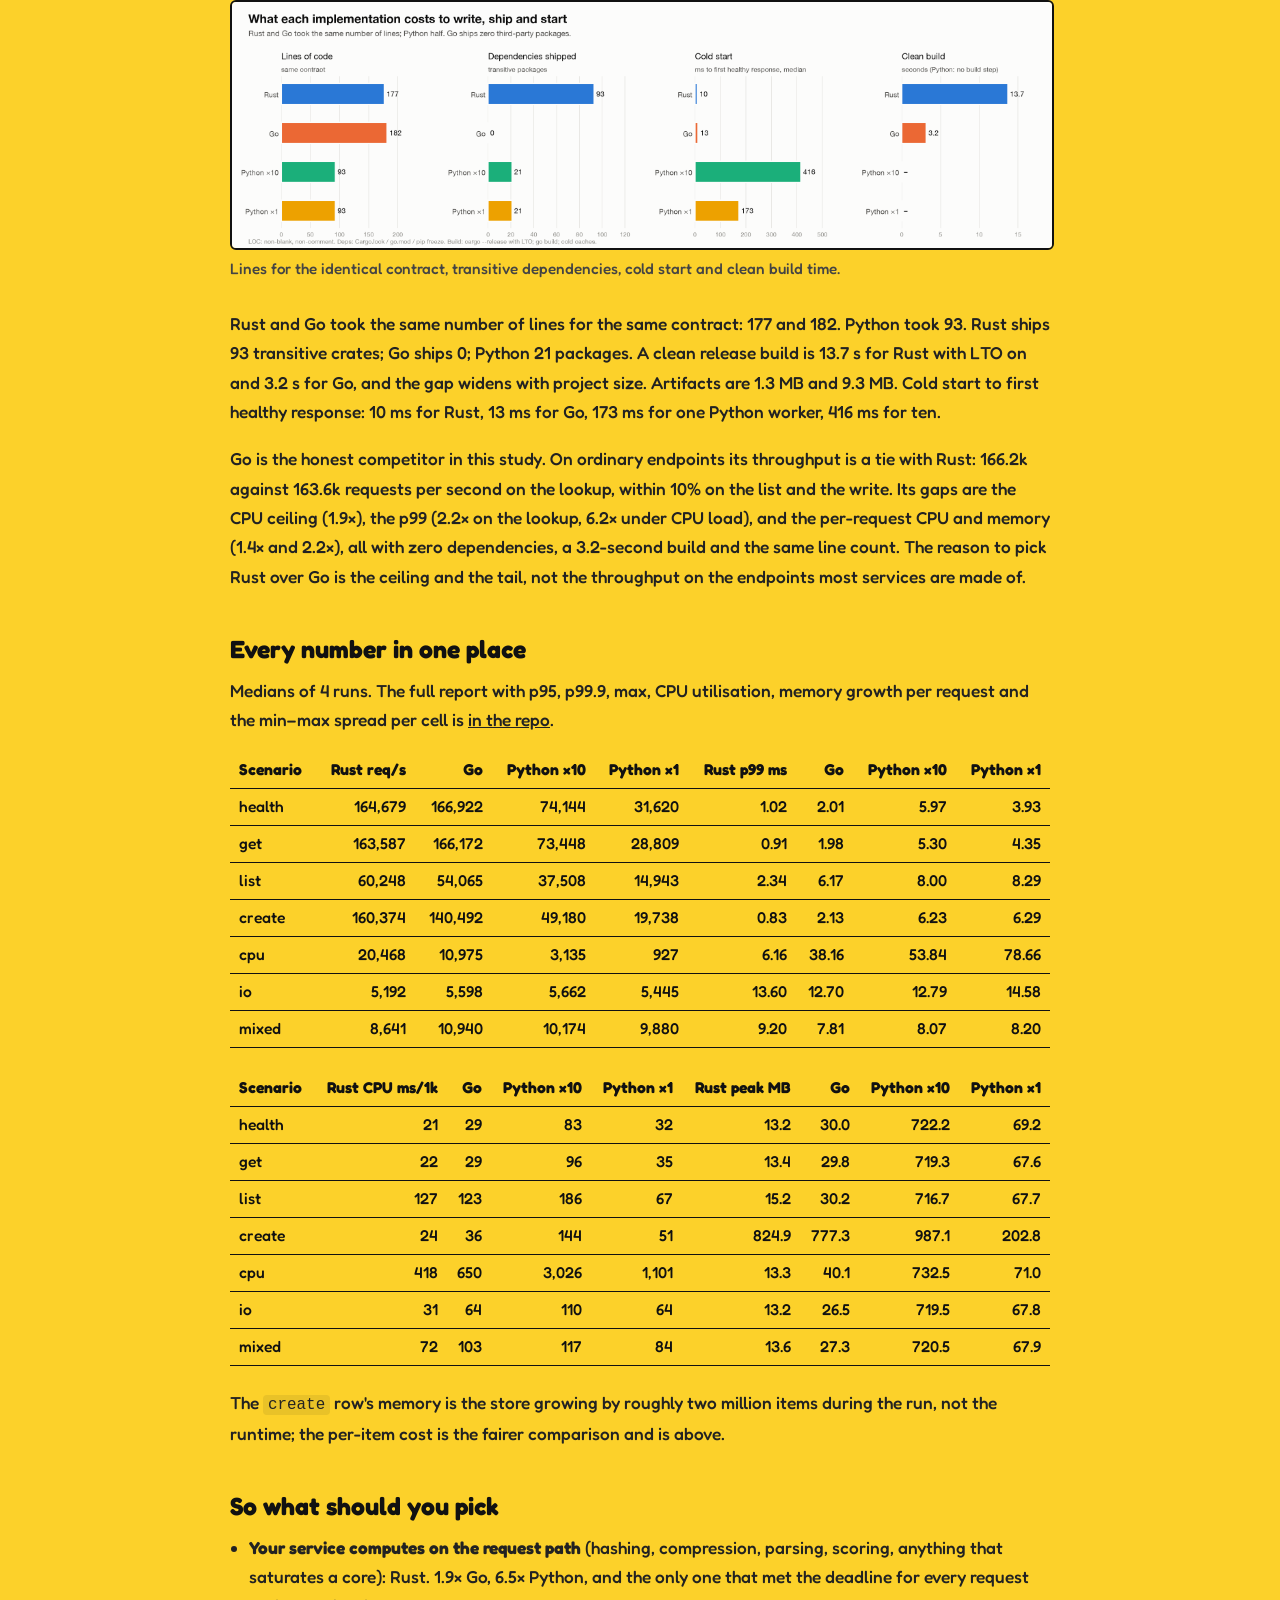
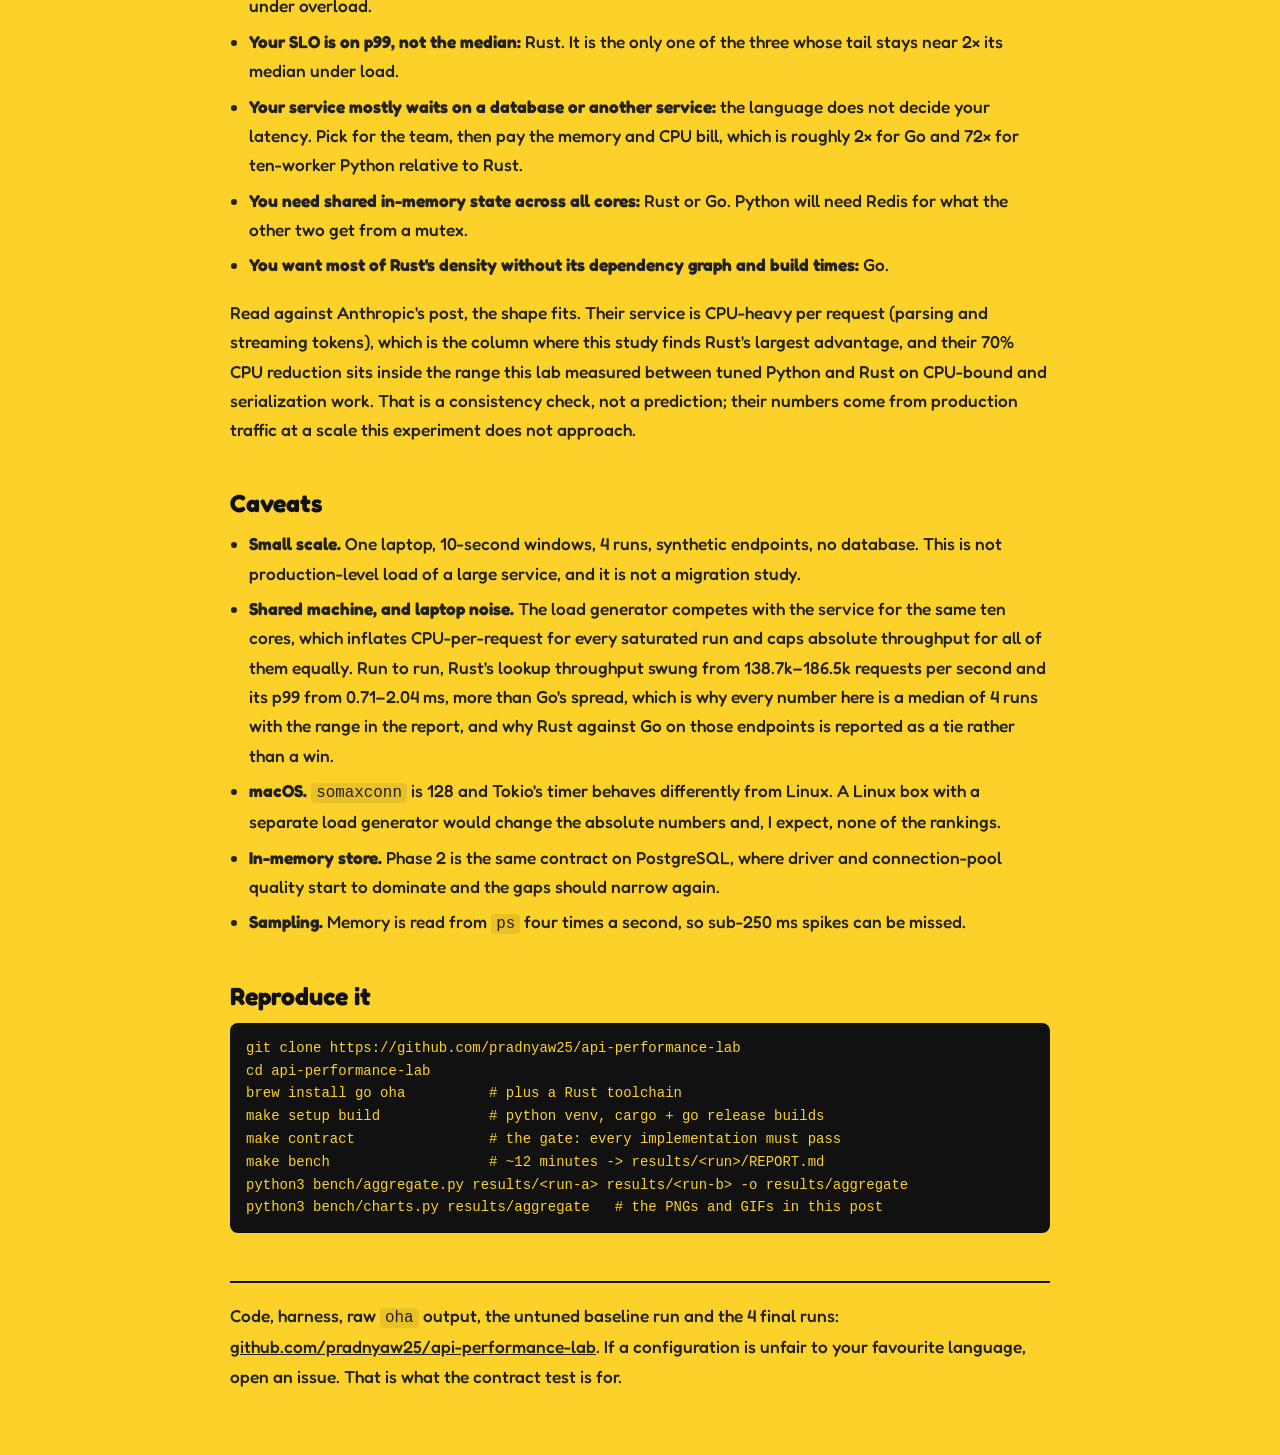
==== commit 922397c5: "Blog post: remove the ratio heatmap, plain memory labels Co-Authored-By: Claude Fable 5.1 <noreply@a" ====
--- a/blog/api-performance-lab/index.html
+++ b/blog/api-performance-lab/index.html
@@ -197,10 +197,6 @@
                 <p>Go is the honest competitor in this study. On ordinary endpoints its throughput is a tie with Rust: 166.2k against 163.6k requests per second on the lookup, within 10% on the list and the write. Its gaps are the CPU ceiling (1.9×), the p99 (2.2× on the lookup, 6.2× under CPU load), and the per-request CPU and memory (1.4× and 2.2×), all with zero dependencies, a 3.2-second build and the same line count. The reason to pick Rust over Go is the ceiling and the tail, not the throughput on the endpoints most services are made of.</p>
 
                 <h2>Every number in one place</h2>
-                <figure>
-                    <img src="charts/01-where-rust-wins.png" alt="Heatmap: every language compared to Rust on every workload, for throughput, p99, CPU and memory">
-                    <figcaption>The full matrix. Each cell is one language measured against the Rust baseline on the same workload. Blue: Rust did better by that factor. Orange: the other language did better. Grey: no real difference.</figcaption>
-                </figure>
                 <p>Medians of 4 runs. The full report with p95, p99.9, max, CPU utilisation, memory growth per request and the min–max spread per cell is <a href="https://github.com/pradnyaw25/api-performance-lab/blob/main/results/REPORT.md">in the repo</a>.</p>
                 <div class="scroll"><table>
                     <tr><th>Scenario</th><th class="num">Rust req/s</th><th class="num">Go</th><th class="num">Python ×10</th><th class="num">Python ×1</th><th class="num">Rust p99 ms</th><th class="num">Go</th><th class="num">Python ×10</th><th class="num">Python ×1</th></tr>
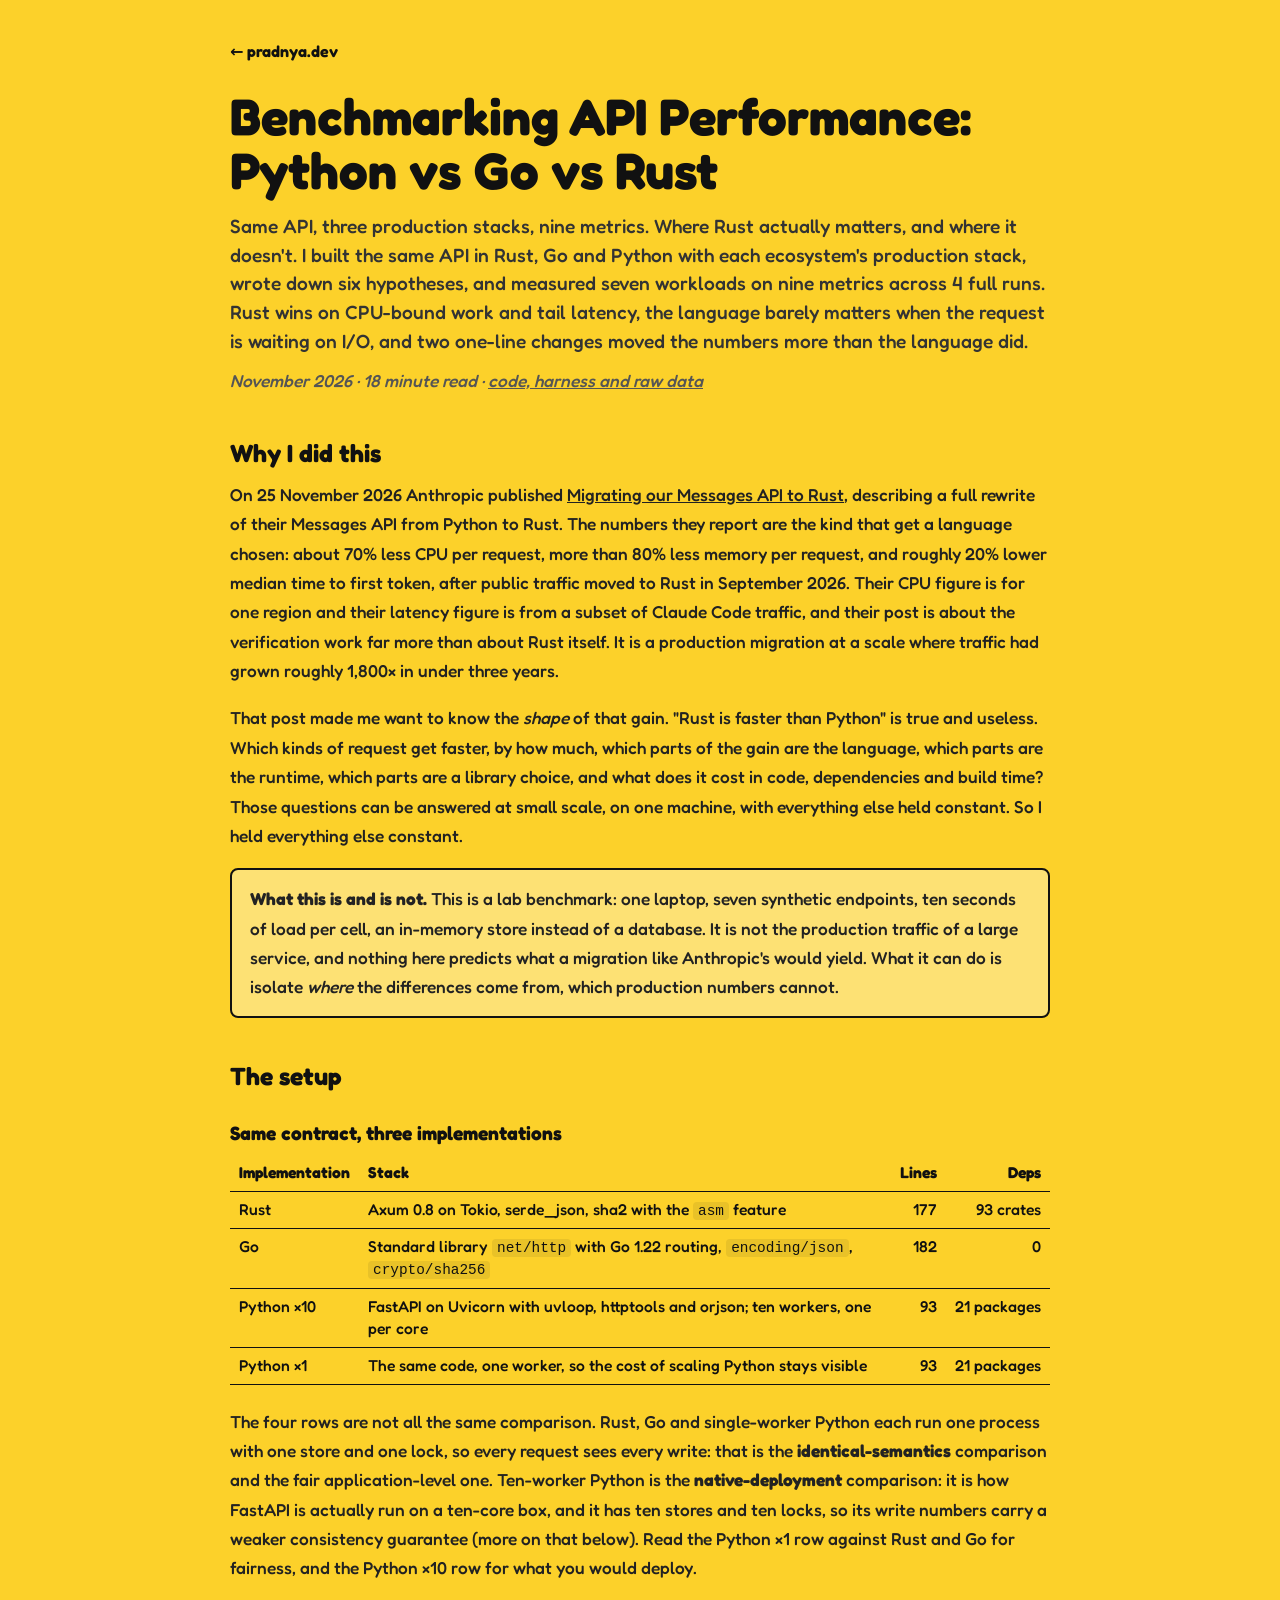
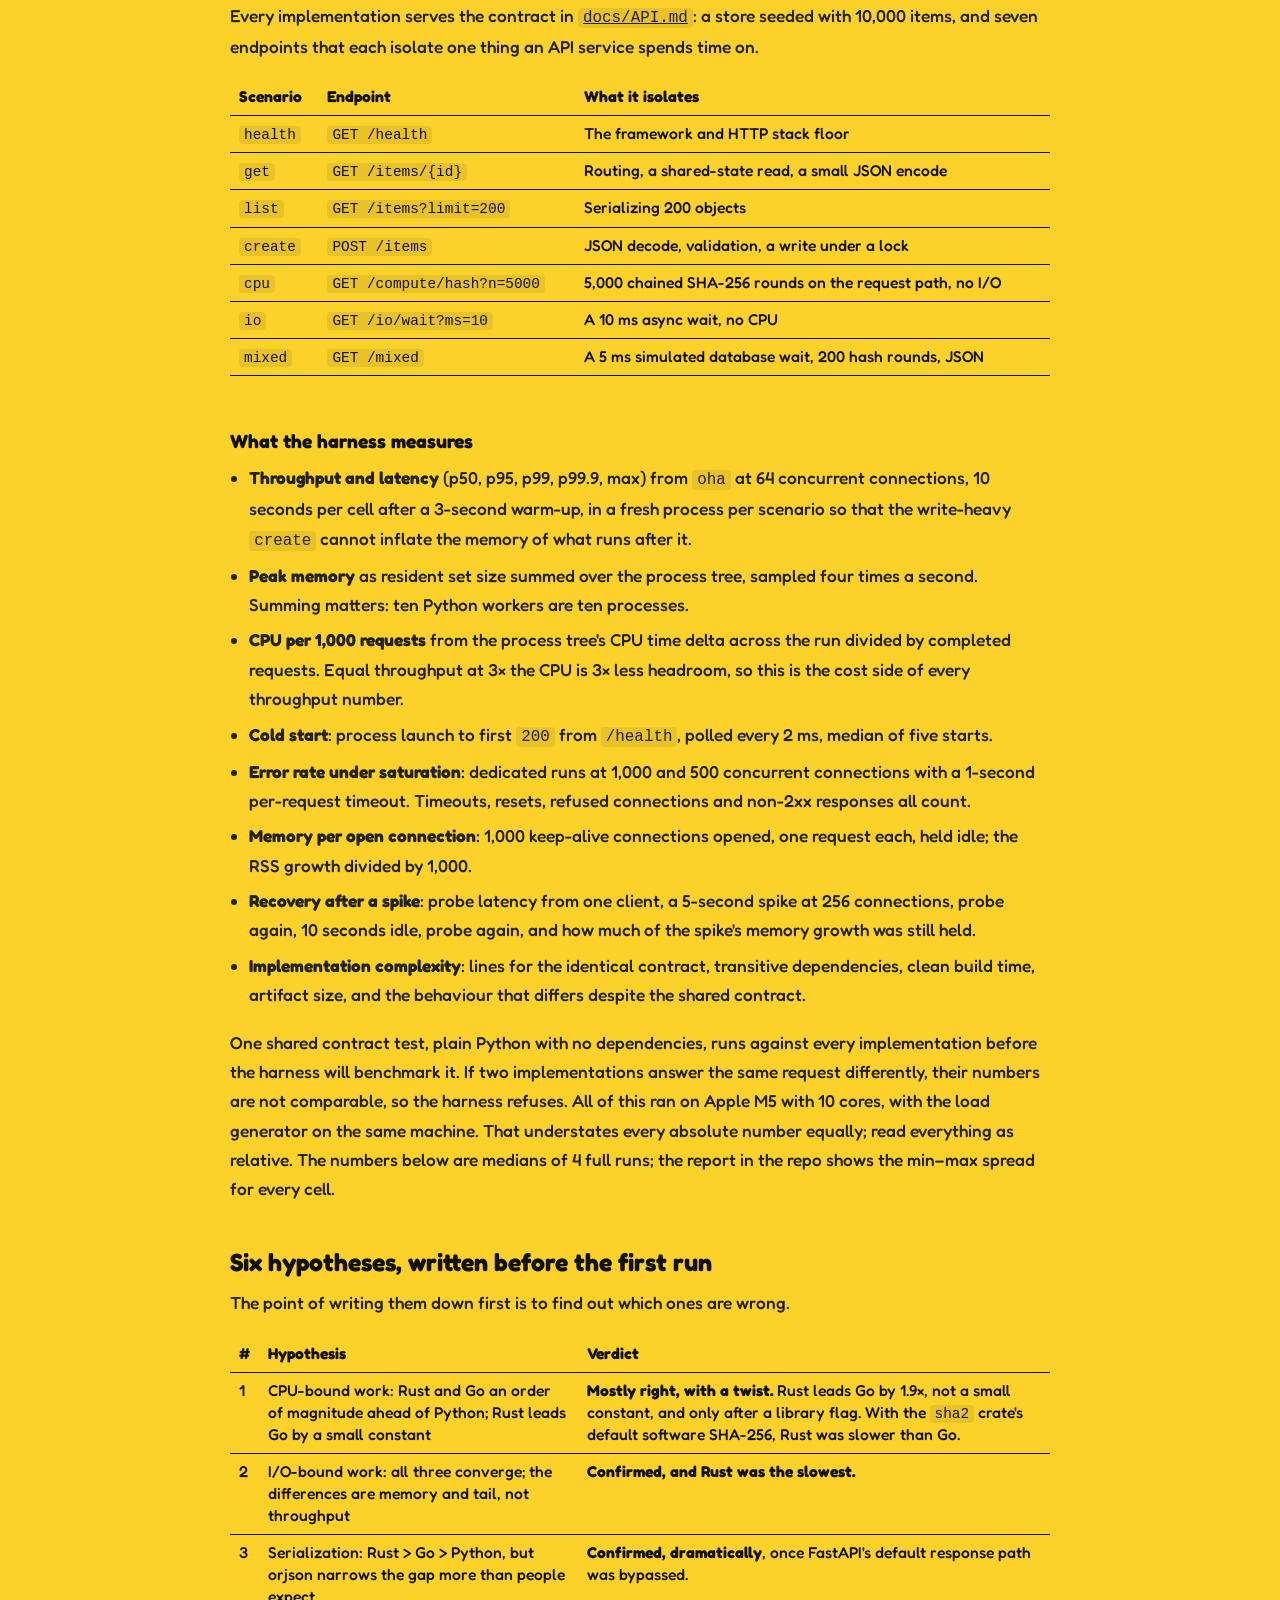
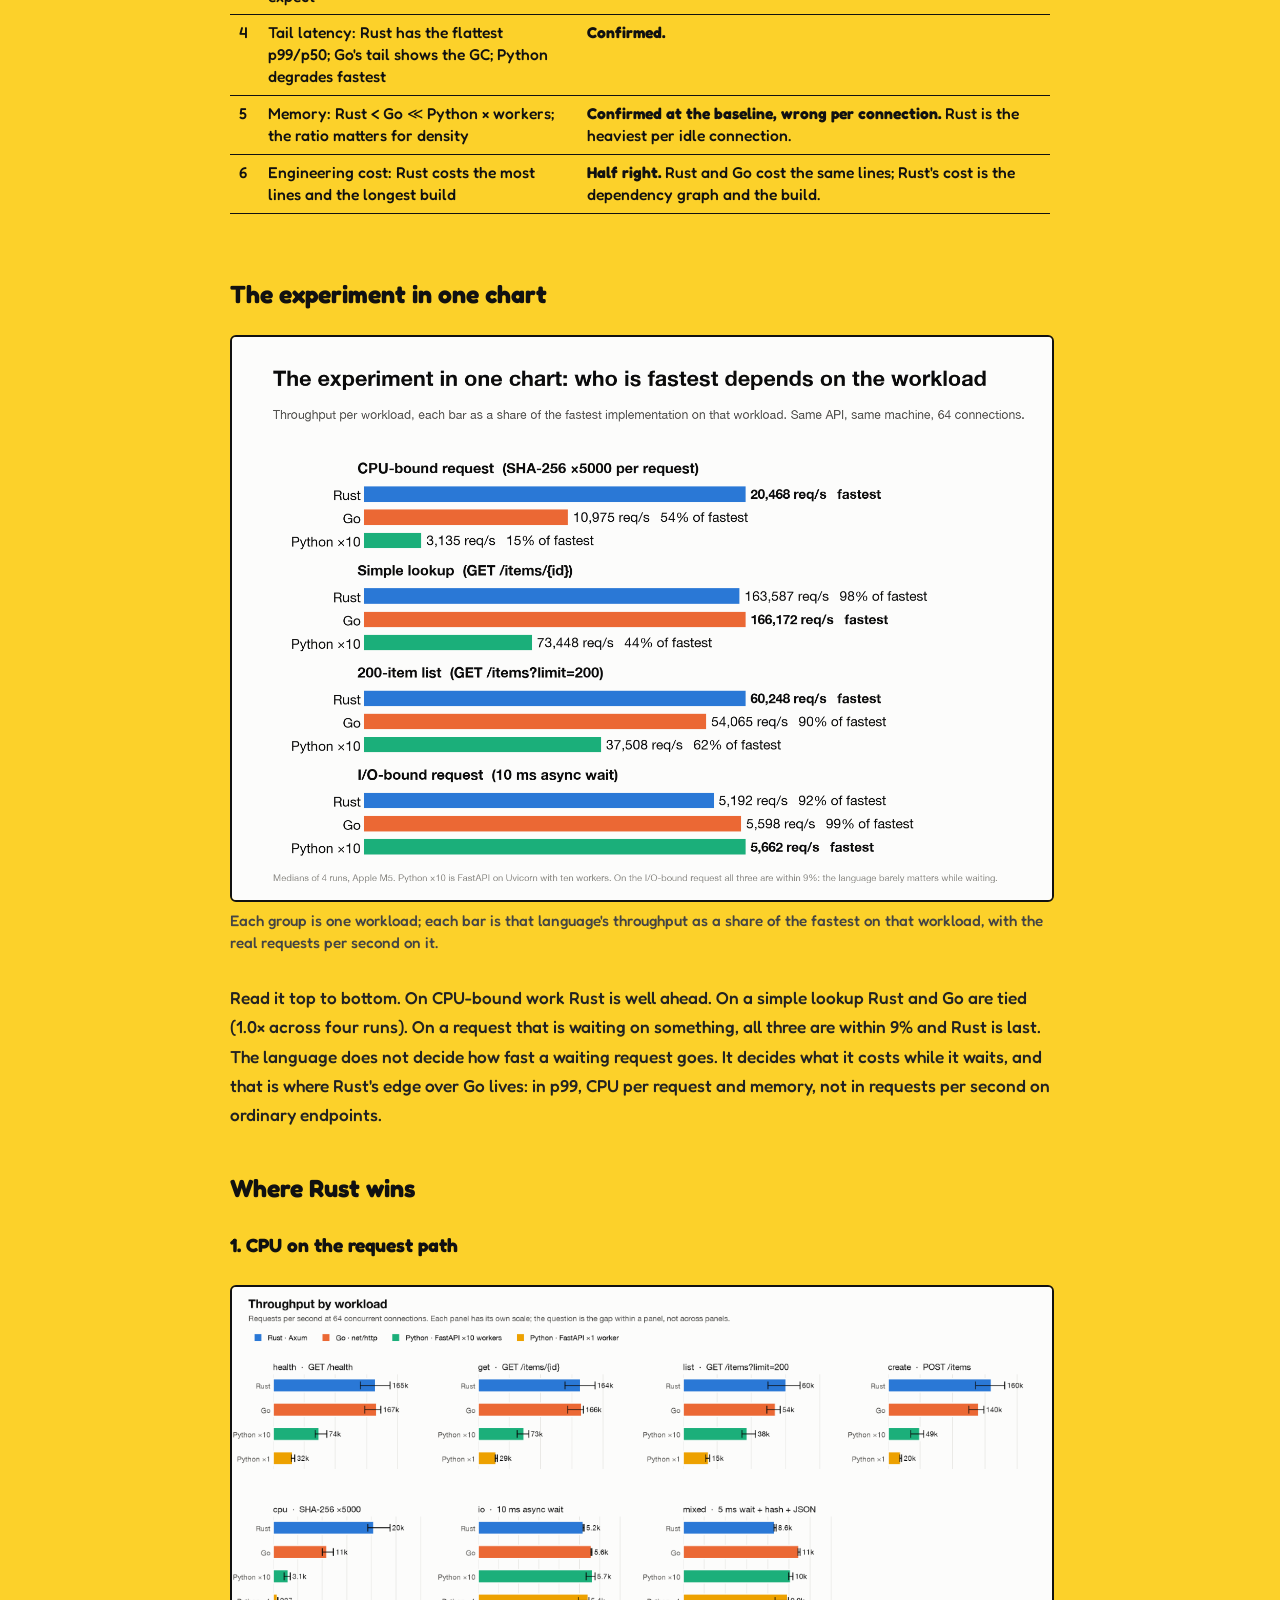
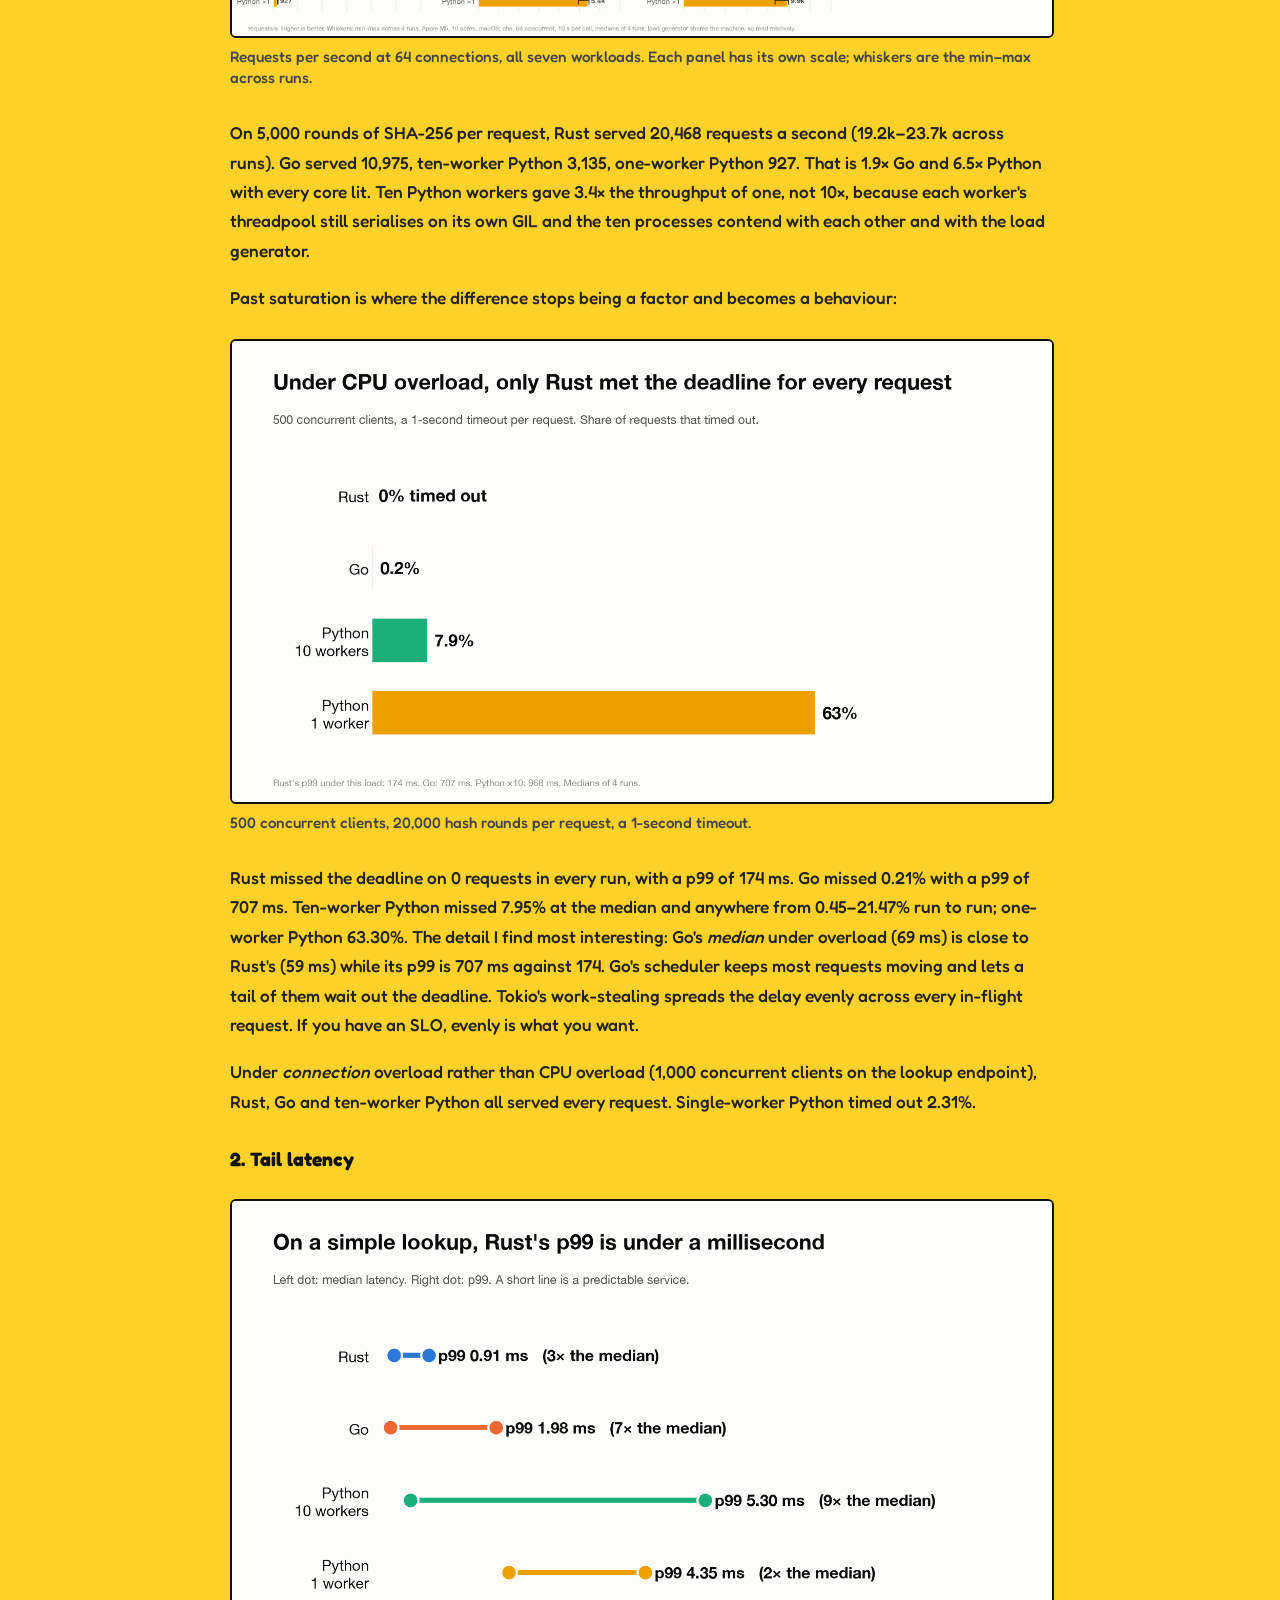
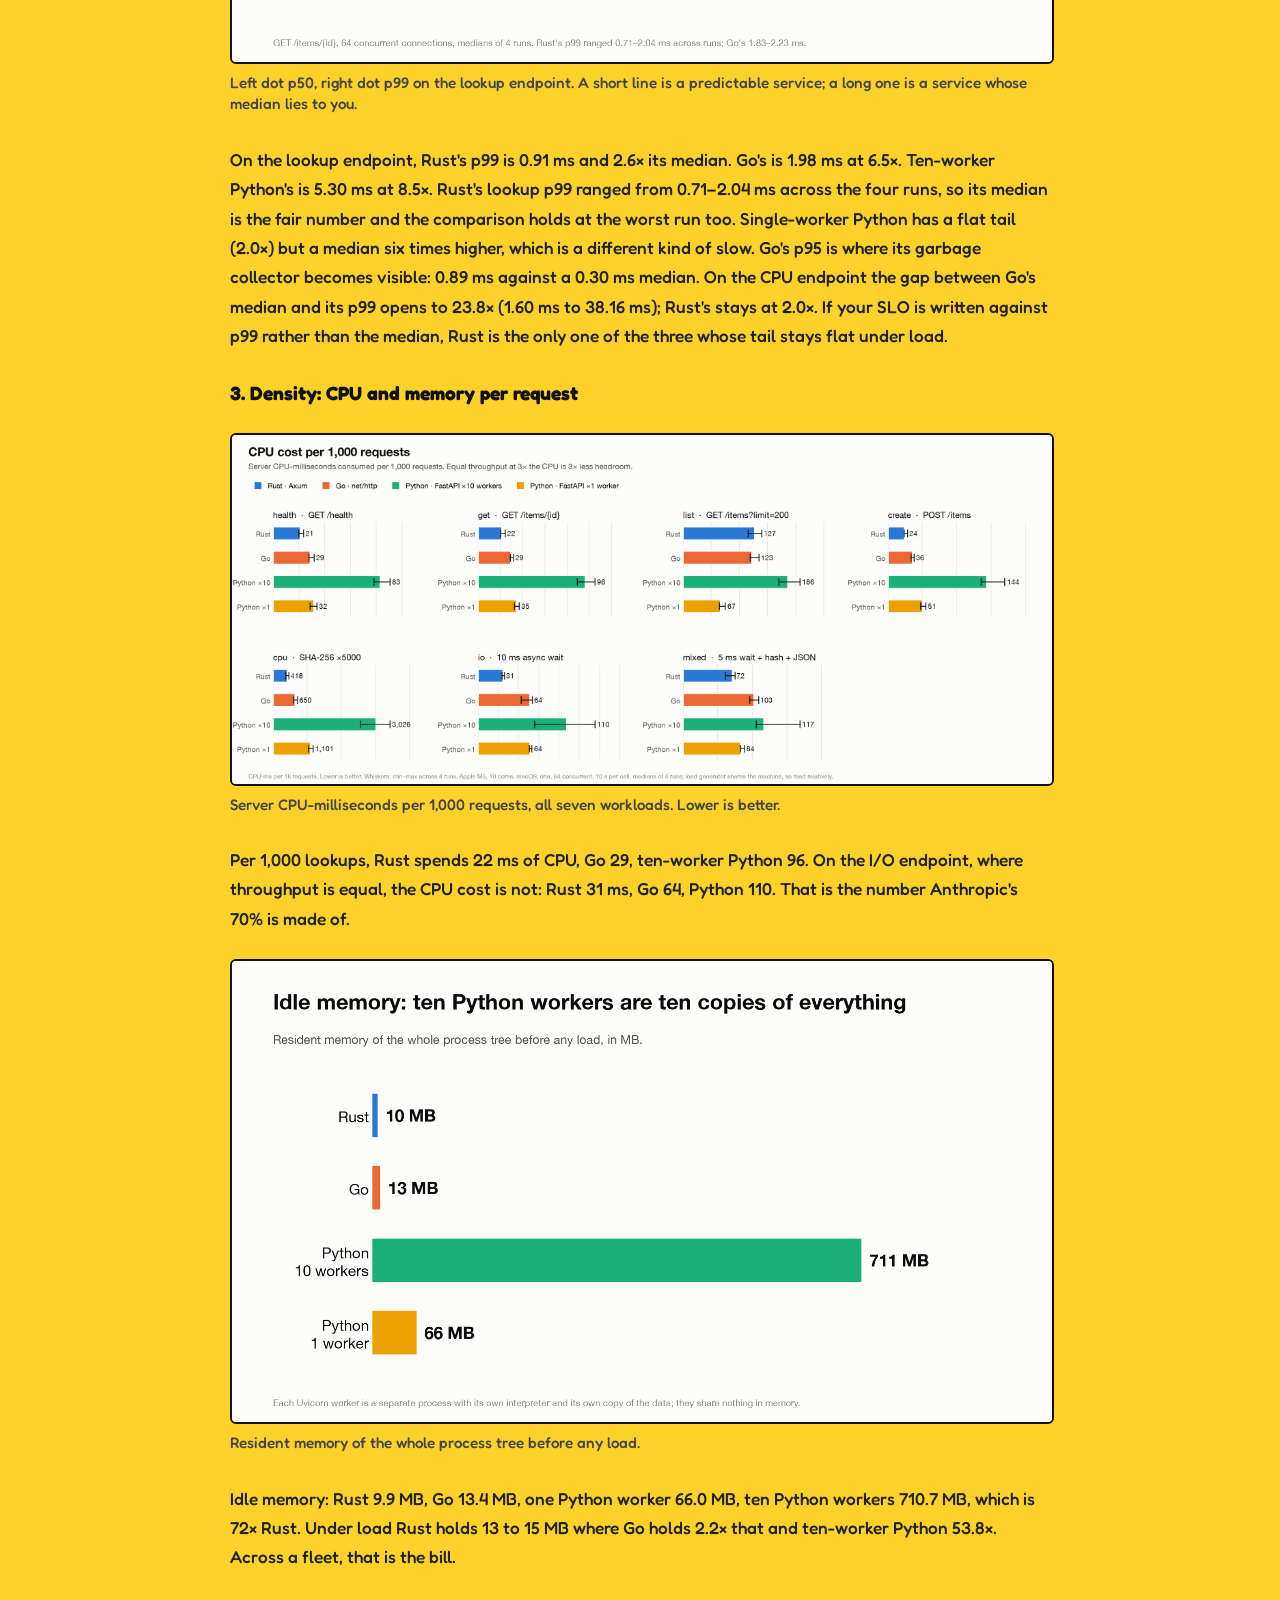
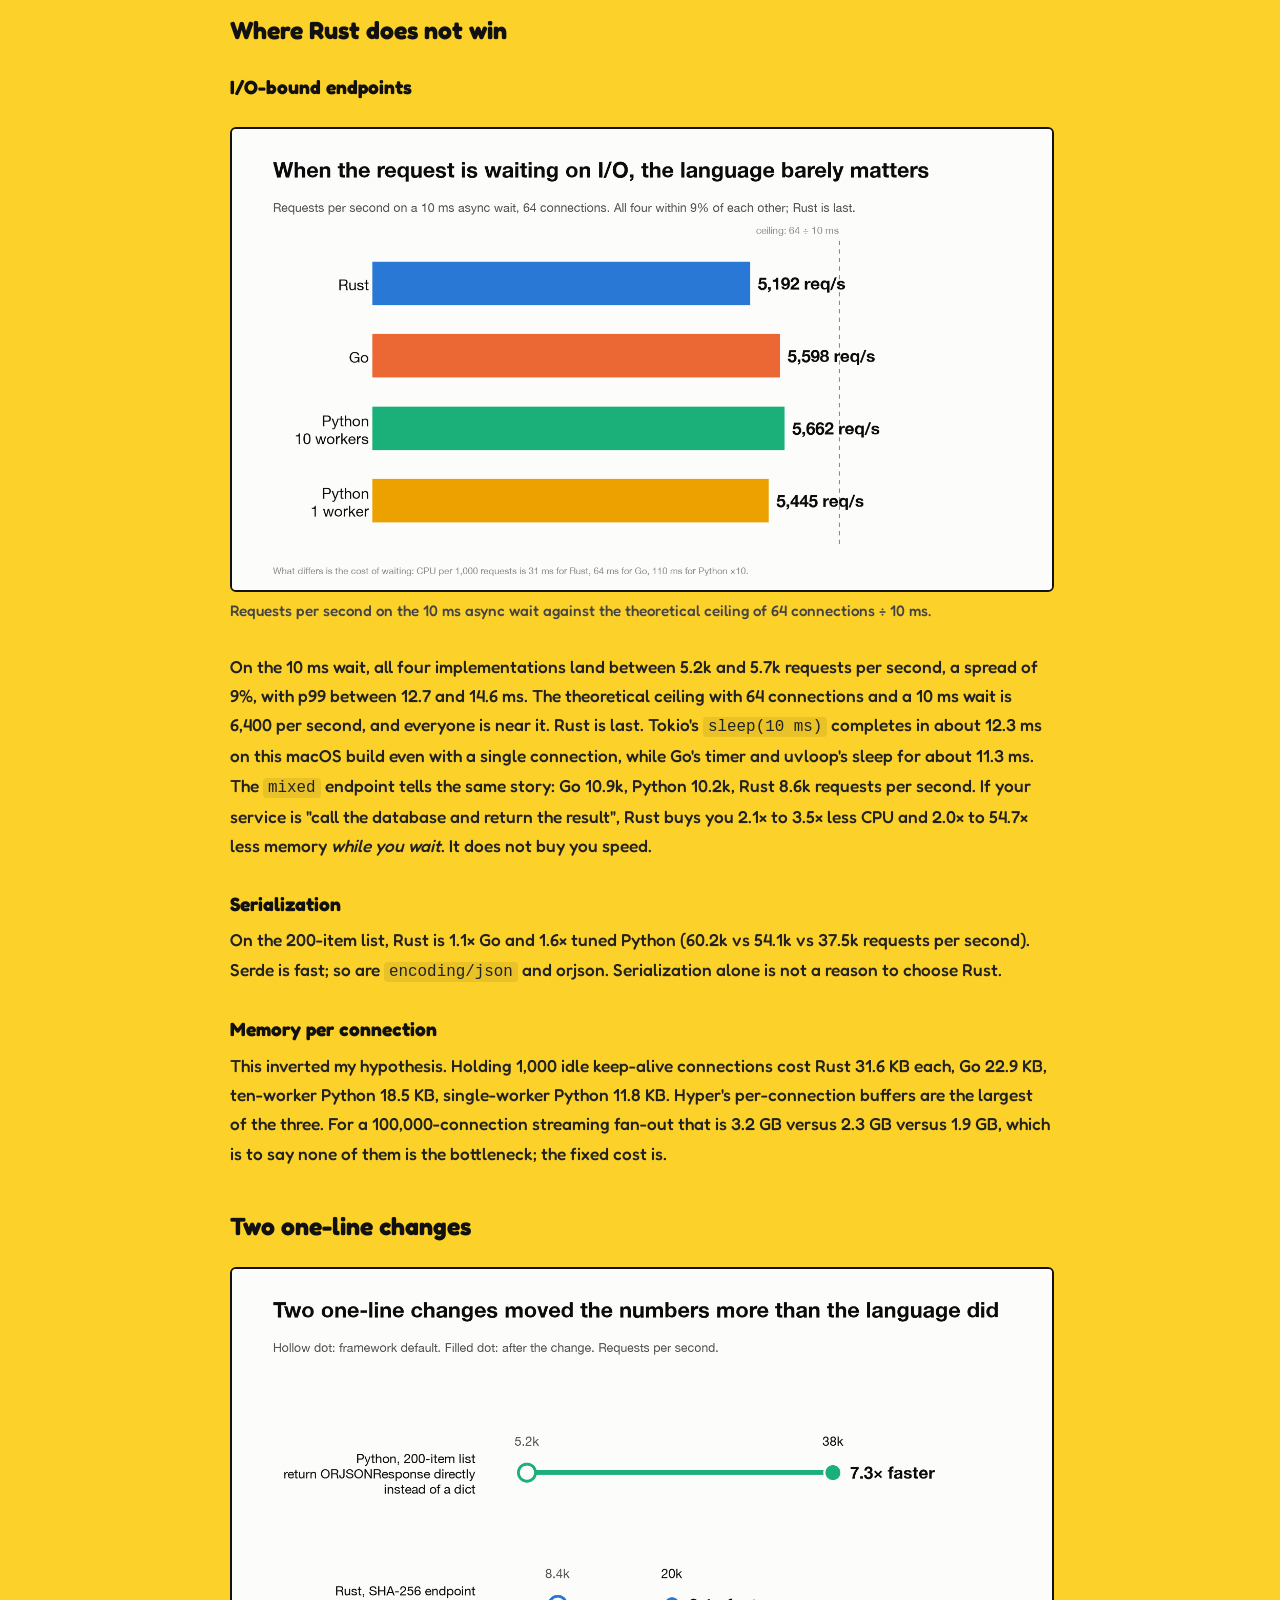
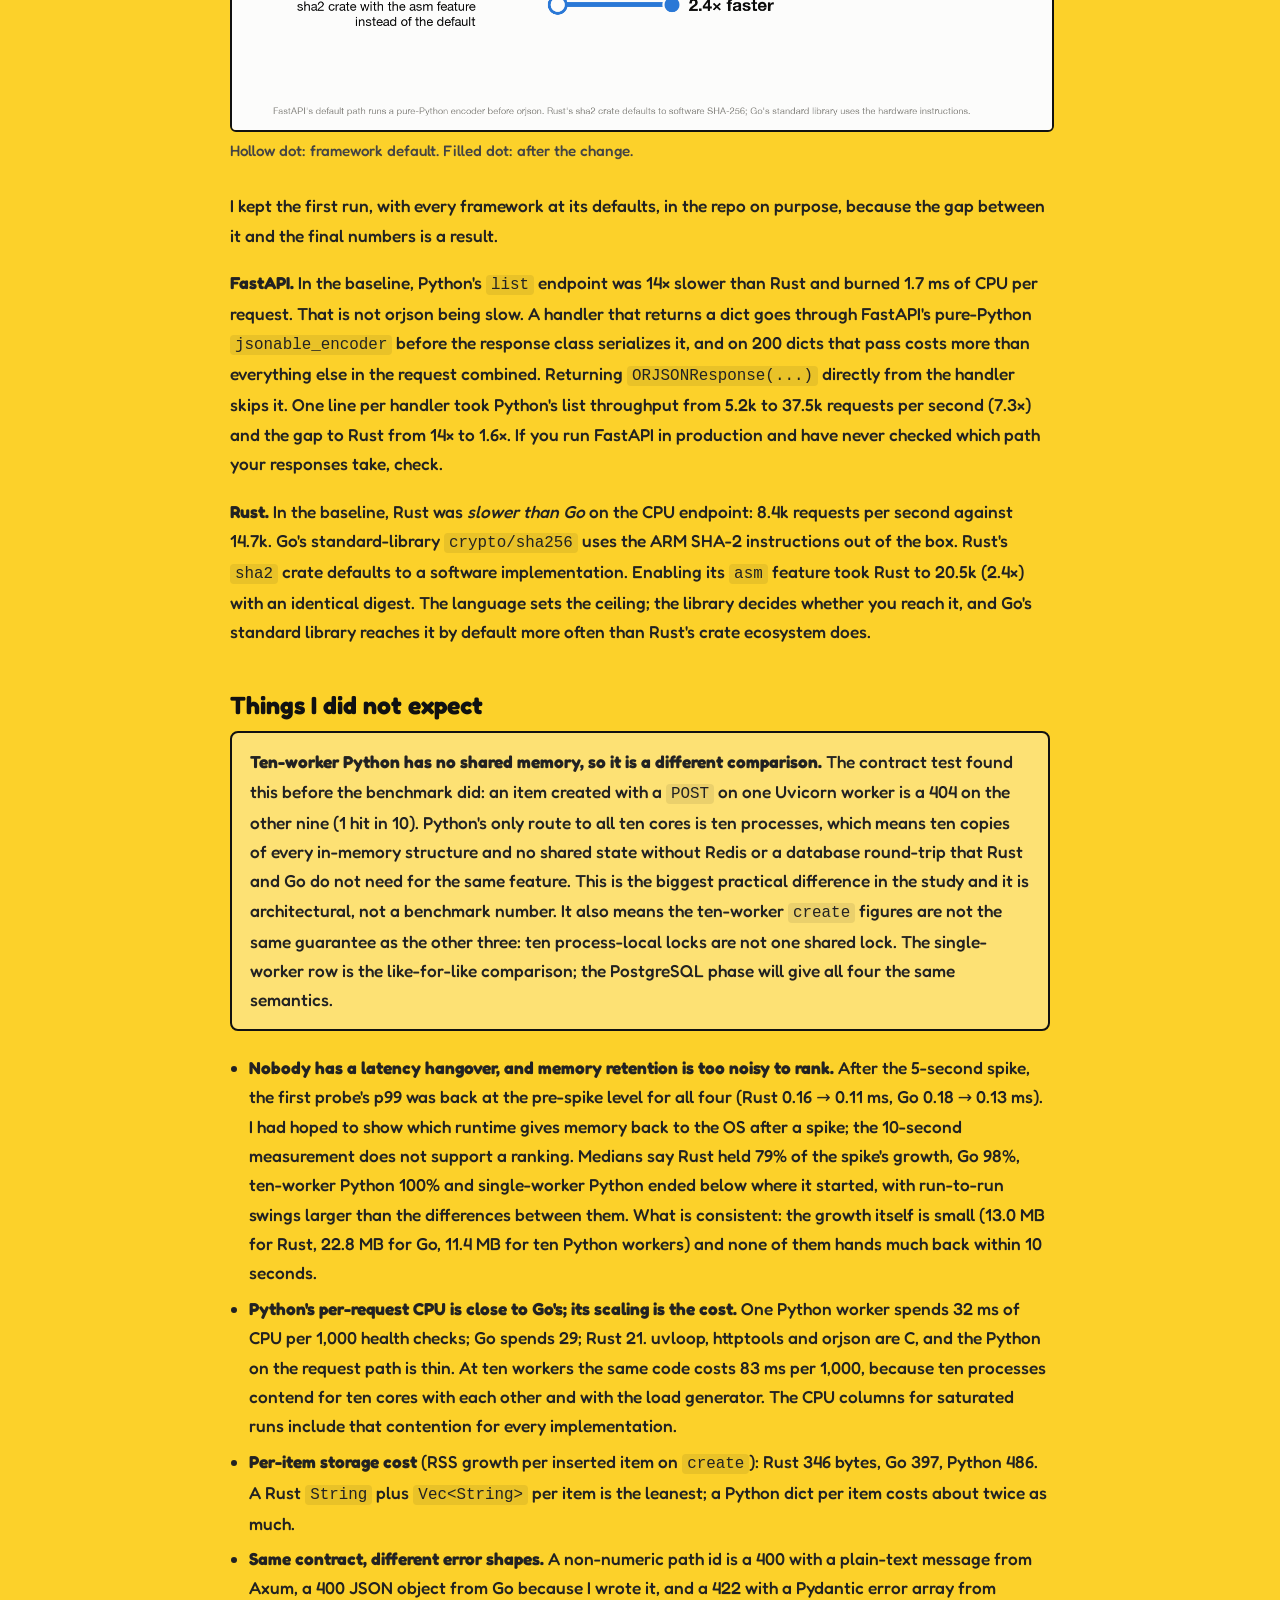
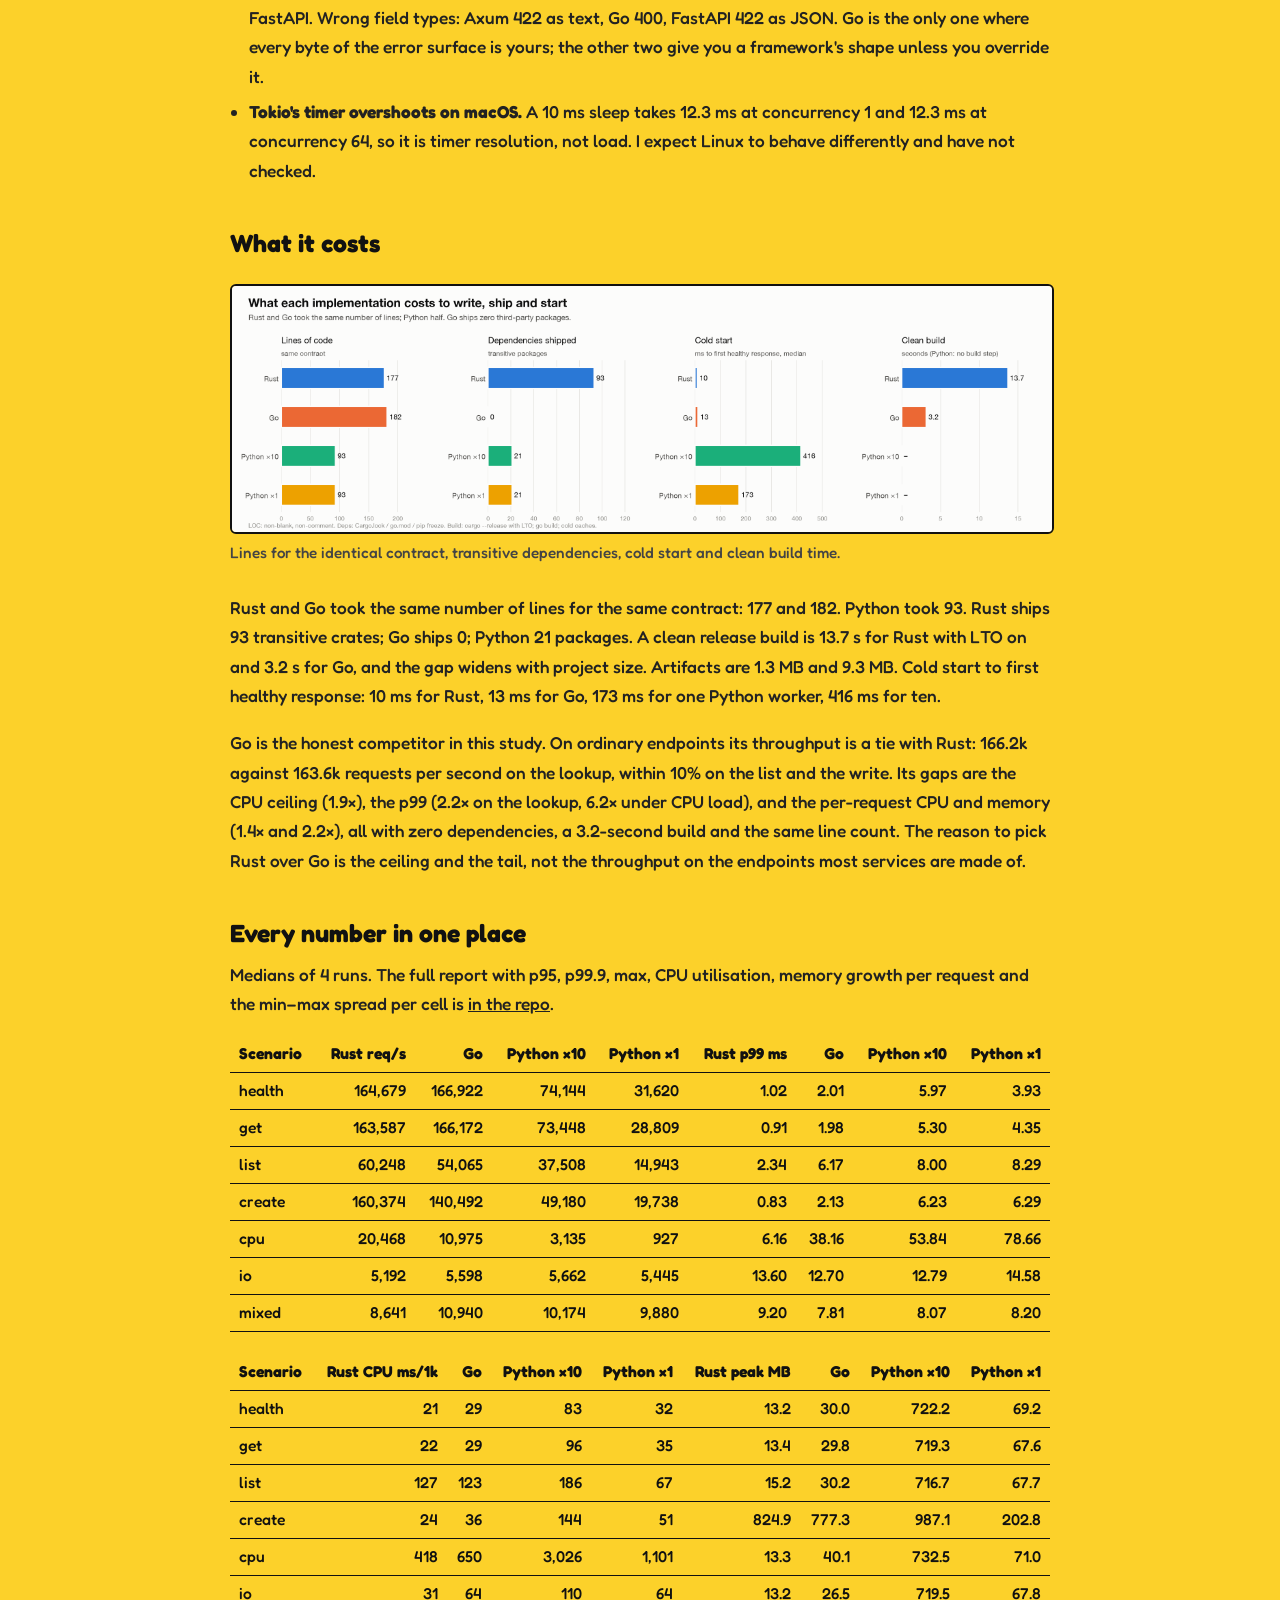
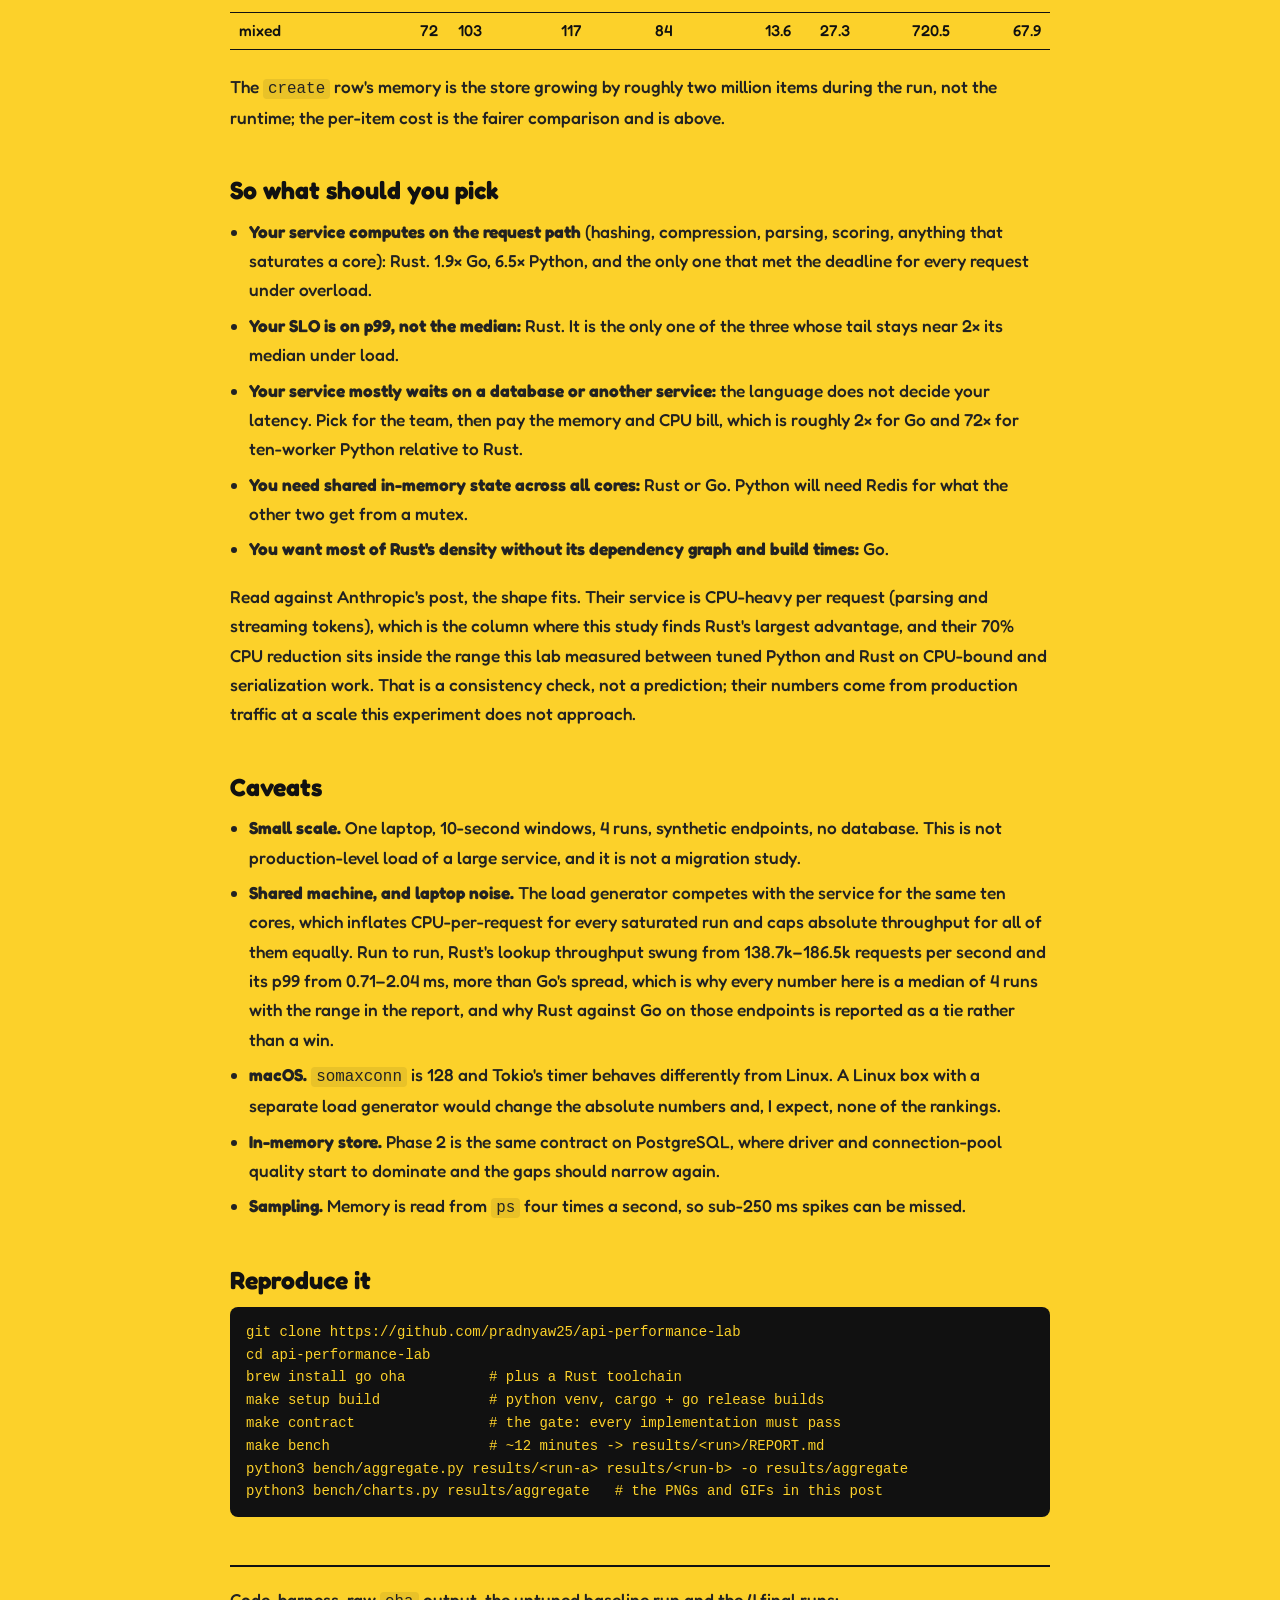
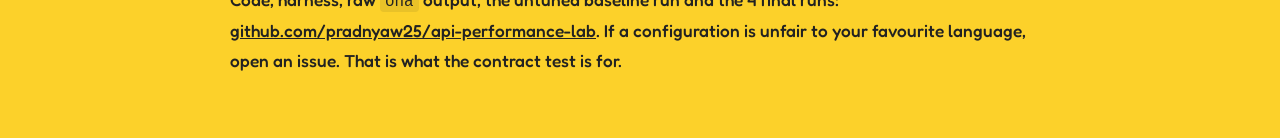
==== commit 04505783: "Blog post: address review (GC attribution withdrawn, comparison categories) Co-Authored-By: Claude F" ====
--- a/blog/api-performance-lab/index.html
+++ b/blog/api-performance-lab/index.html
@@ -78,6 +78,7 @@
                     <tr><td>Python ×10</td><td>FastAPI on Uvicorn with uvloop, httptools and orjson; ten workers, one per core</td><td class="num">93</td><td class="num">21 packages</td></tr>
                     <tr><td>Python ×1</td><td>The same code, one worker, so the cost of scaling Python stays visible</td><td class="num">93</td><td class="num">21 packages</td></tr>
                 </table></div>
+                <p>The four rows are not all the same comparison. Rust, Go and single-worker Python each run one process with one store and one lock, so every request sees every write: that is the <strong>identical-semantics</strong> comparison and the fair application-level one. Ten-worker Python is the <strong>native-deployment</strong> comparison: it is how FastAPI is actually run on a ten-core box, and it has ten stores and ten locks, so its write numbers carry a weaker consistency guarantee (more on that below). Read the Python ×1 row against Rust and Go for fairness, and the Python ×10 row for what you would deploy.</p>
                 <p>Every implementation serves the contract in <a href="https://github.com/pradnyaw25/api-performance-lab/blob/main/docs/API.md"><code>docs/API.md</code></a>: a store seeded with 10,000 items, and seven endpoints that each isolate one thing an API service spends time on.</p>
                 <div class="scroll"><table>
                     <tr><th>Scenario</th><th>Endpoint</th><th>What it isolates</th></tr>
@@ -178,7 +179,7 @@
 
                 <h2>Things I did not expect</h2>
                 <div class="callout">
-                    <p><strong>Ten-worker Python has no shared memory.</strong> The contract test found this before the benchmark did: an item created with a <code>POST</code> on one Uvicorn worker is a 404 on the other nine (1 hit in 10). Python's only route to all ten cores is ten processes, which means ten copies of every in-memory structure and no shared state without Redis or a database round-trip that Rust and Go do not need for the same feature. This is the biggest practical difference in the study and it is architectural, not a benchmark number.</p>
+                    <p><strong>Ten-worker Python has no shared memory, so it is a different comparison.</strong> The contract test found this before the benchmark did: an item created with a <code>POST</code> on one Uvicorn worker is a 404 on the other nine (1 hit in 10). Python's only route to all ten cores is ten processes, which means ten copies of every in-memory structure and no shared state without Redis or a database round-trip that Rust and Go do not need for the same feature. This is the biggest practical difference in the study and it is architectural, not a benchmark number. It also means the ten-worker <code>create</code> figures are not the same guarantee as the other three: ten process-local locks are not one shared lock. The single-worker row is the like-for-like comparison; the PostgreSQL phase will give all four the same semantics.</p>
                 </div>
                 <ul>
                     <li><strong>Nobody has a latency hangover, and memory retention is too noisy to rank.</strong> After the 5-second spike, the first probe's p99 was back at the pre-spike level for all four (Rust 0.16 → 0.11 ms, Go 0.18 → 0.13 ms). I had hoped to show which runtime gives memory back to the OS after a spike; the 10-second measurement does not support a ranking. Medians say Rust held 79% of the spike's growth, Go 98%, ten-worker Python 100% and single-worker Python ended below where it started, with run-to-run swings larger than the differences between them. What is consistent: the growth itself is small (13.0 MB for Rust, 22.8 MB for Go, 11.4 MB for ten Python workers) and none of them hands much back within 10 seconds.</li>
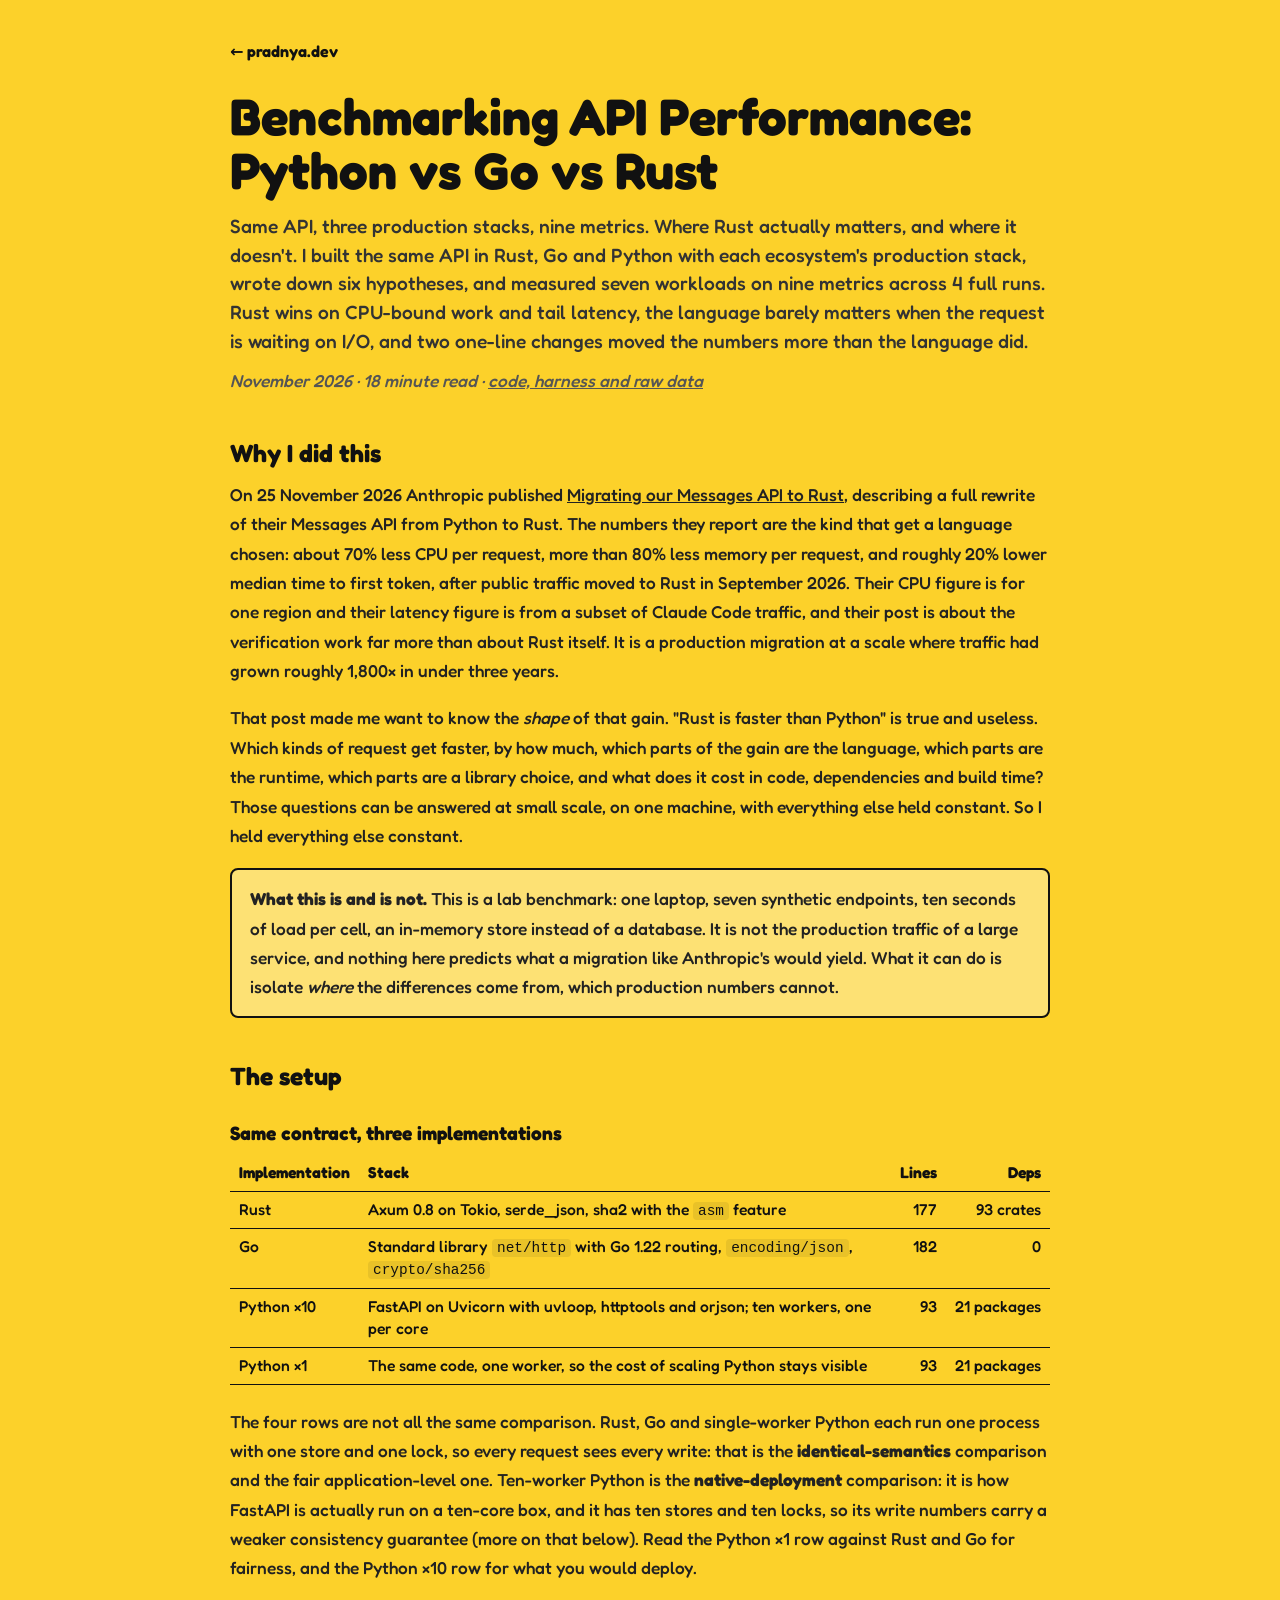
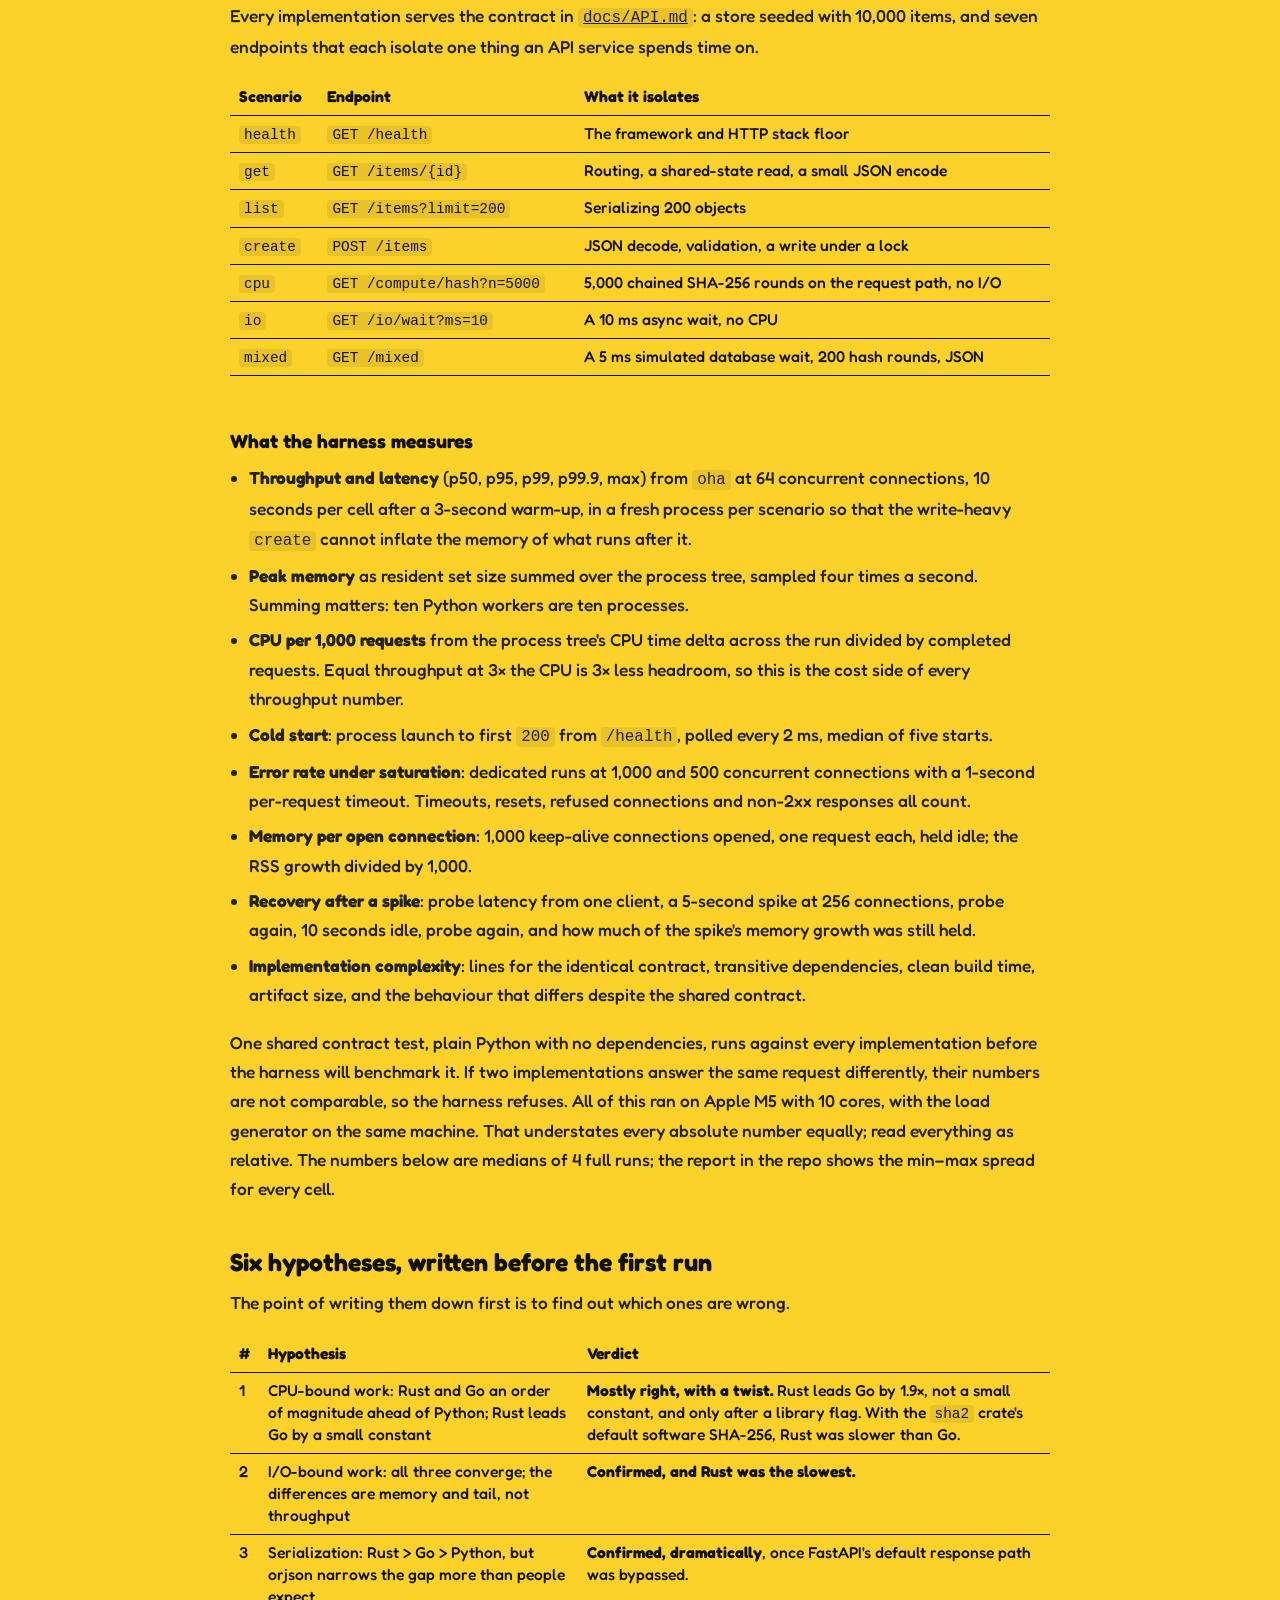
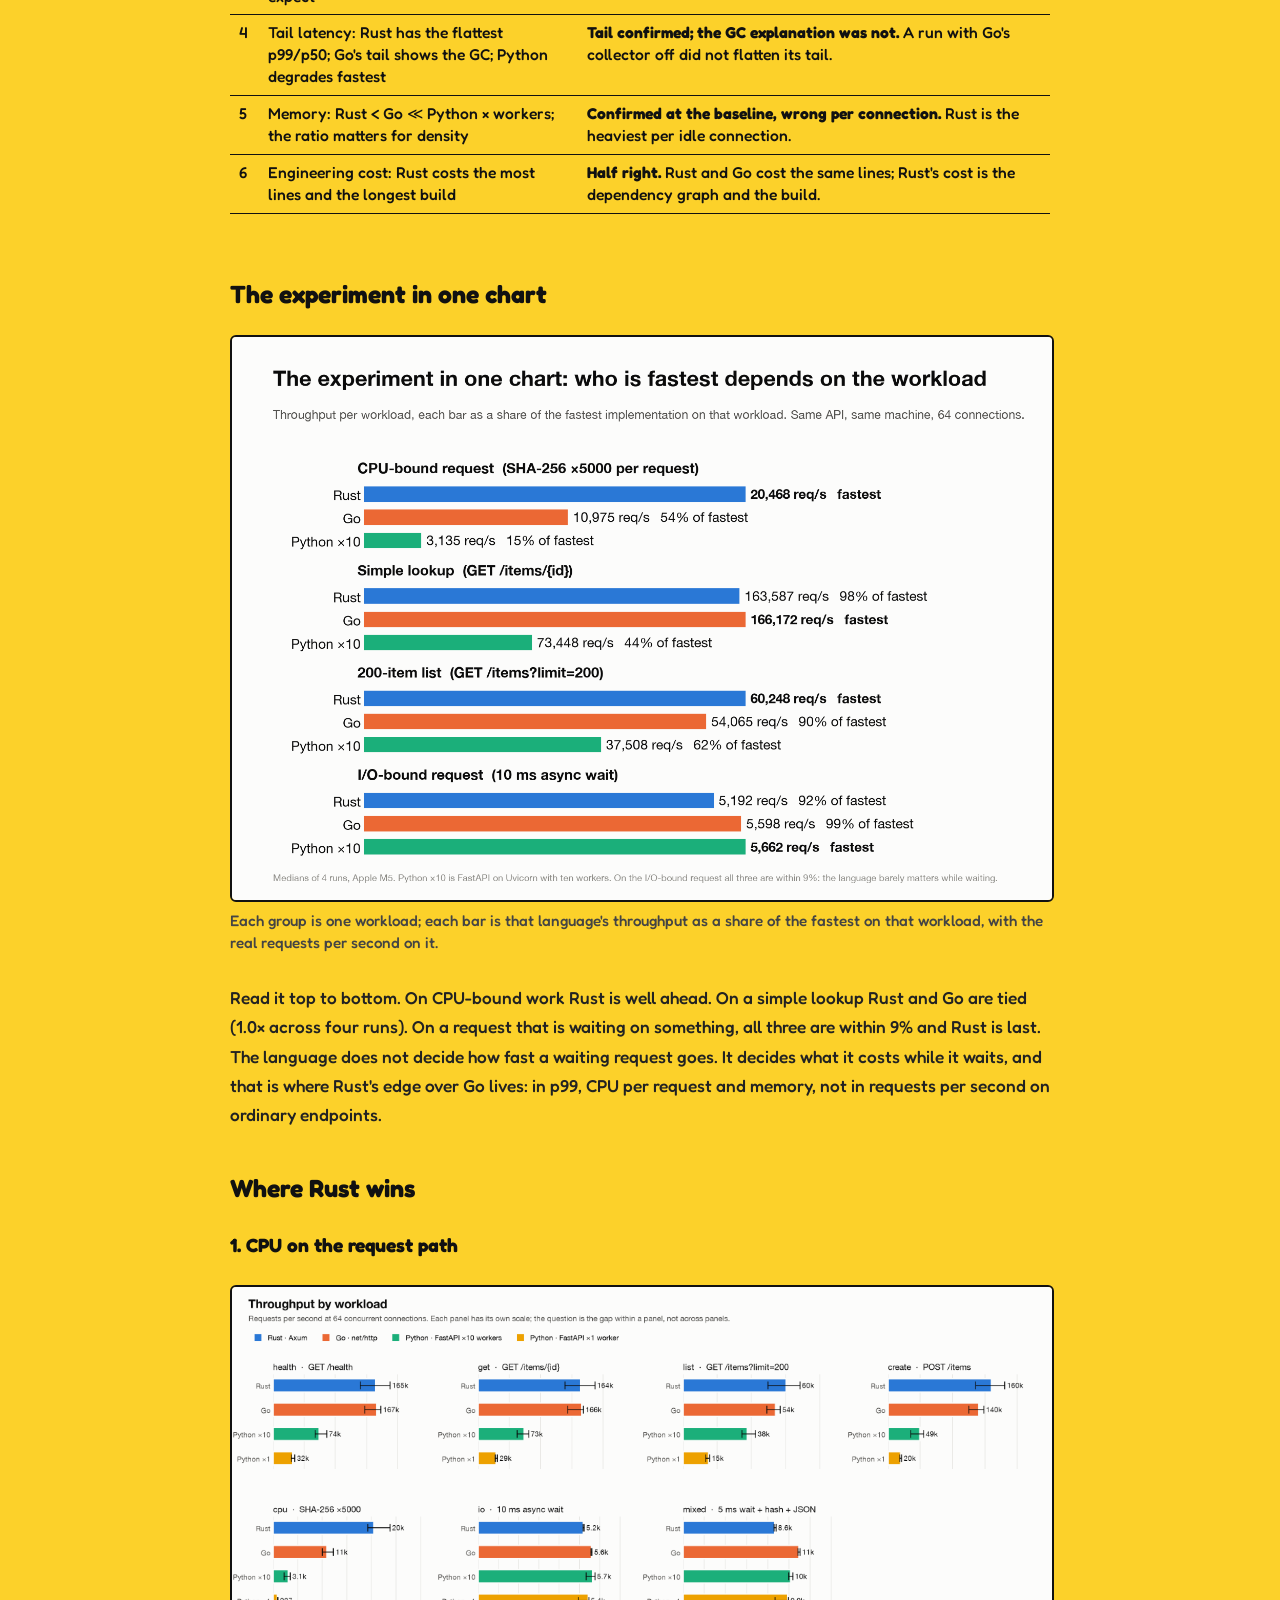
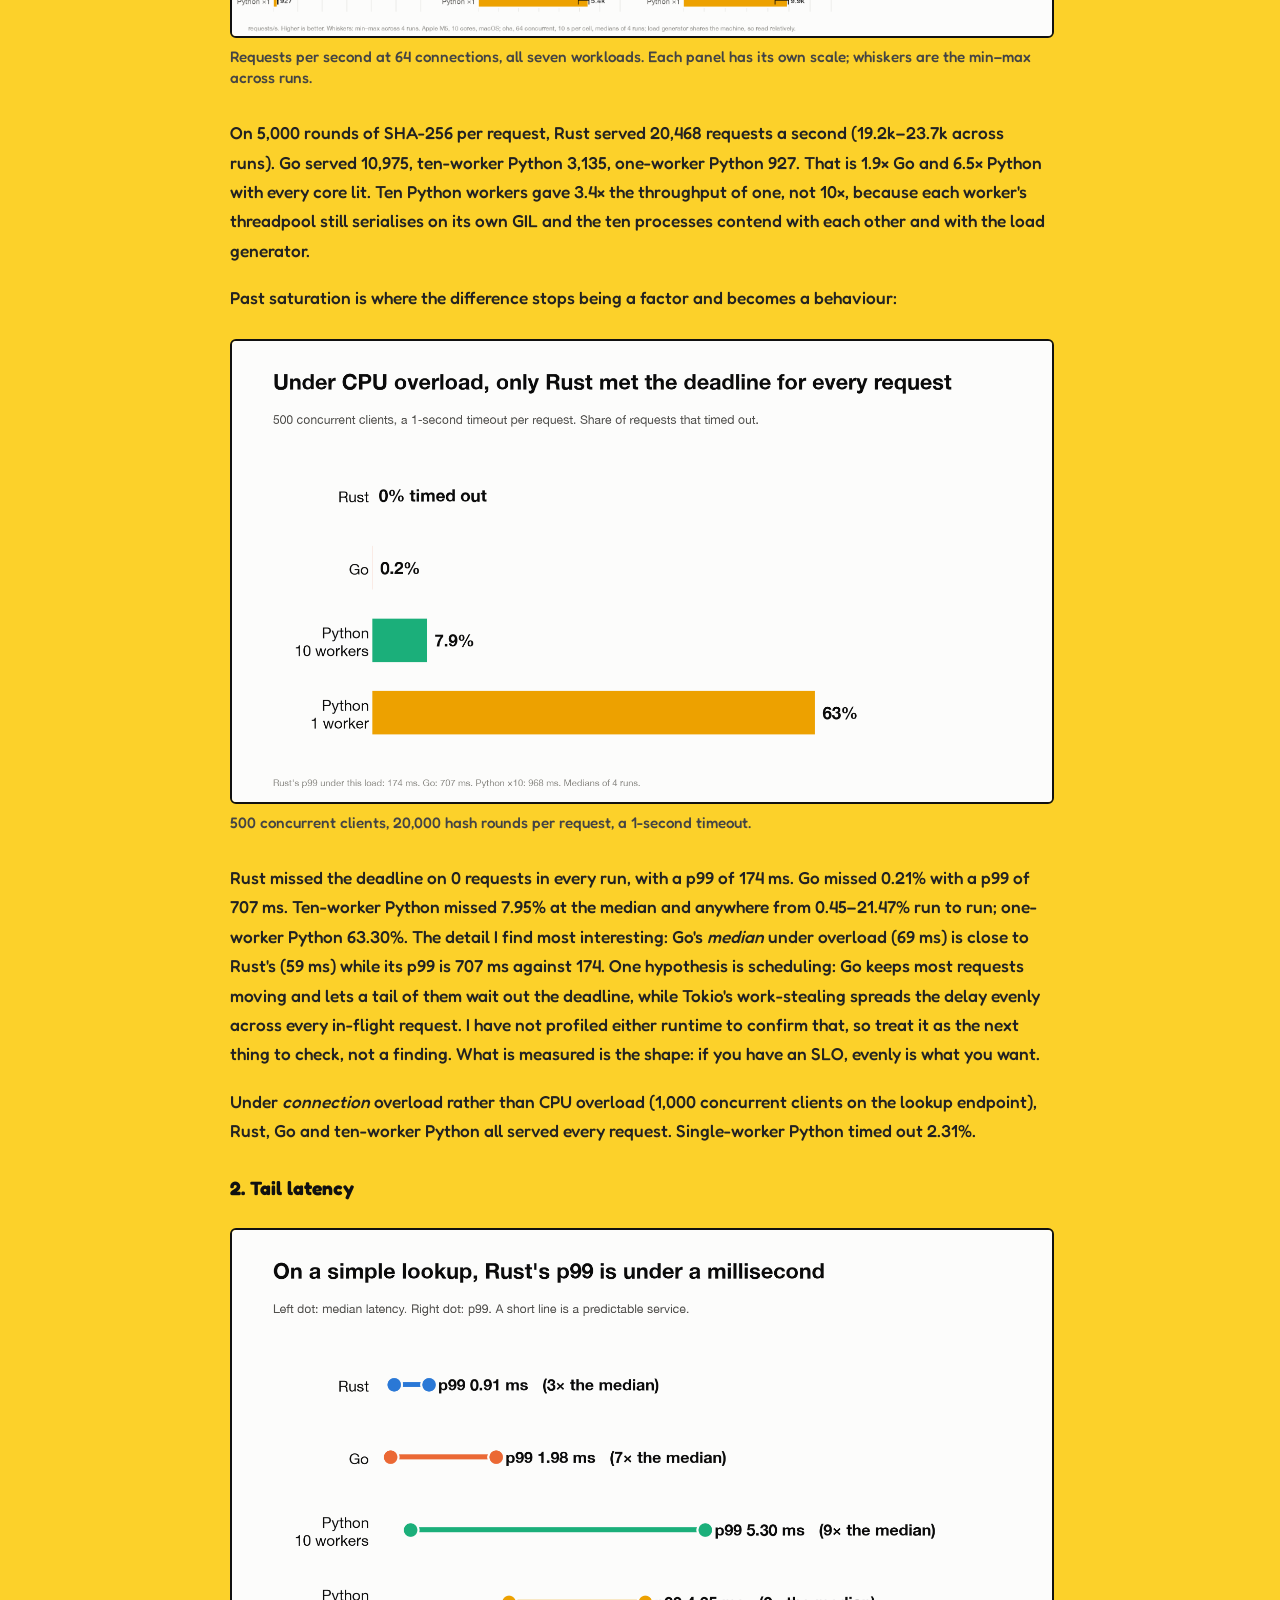
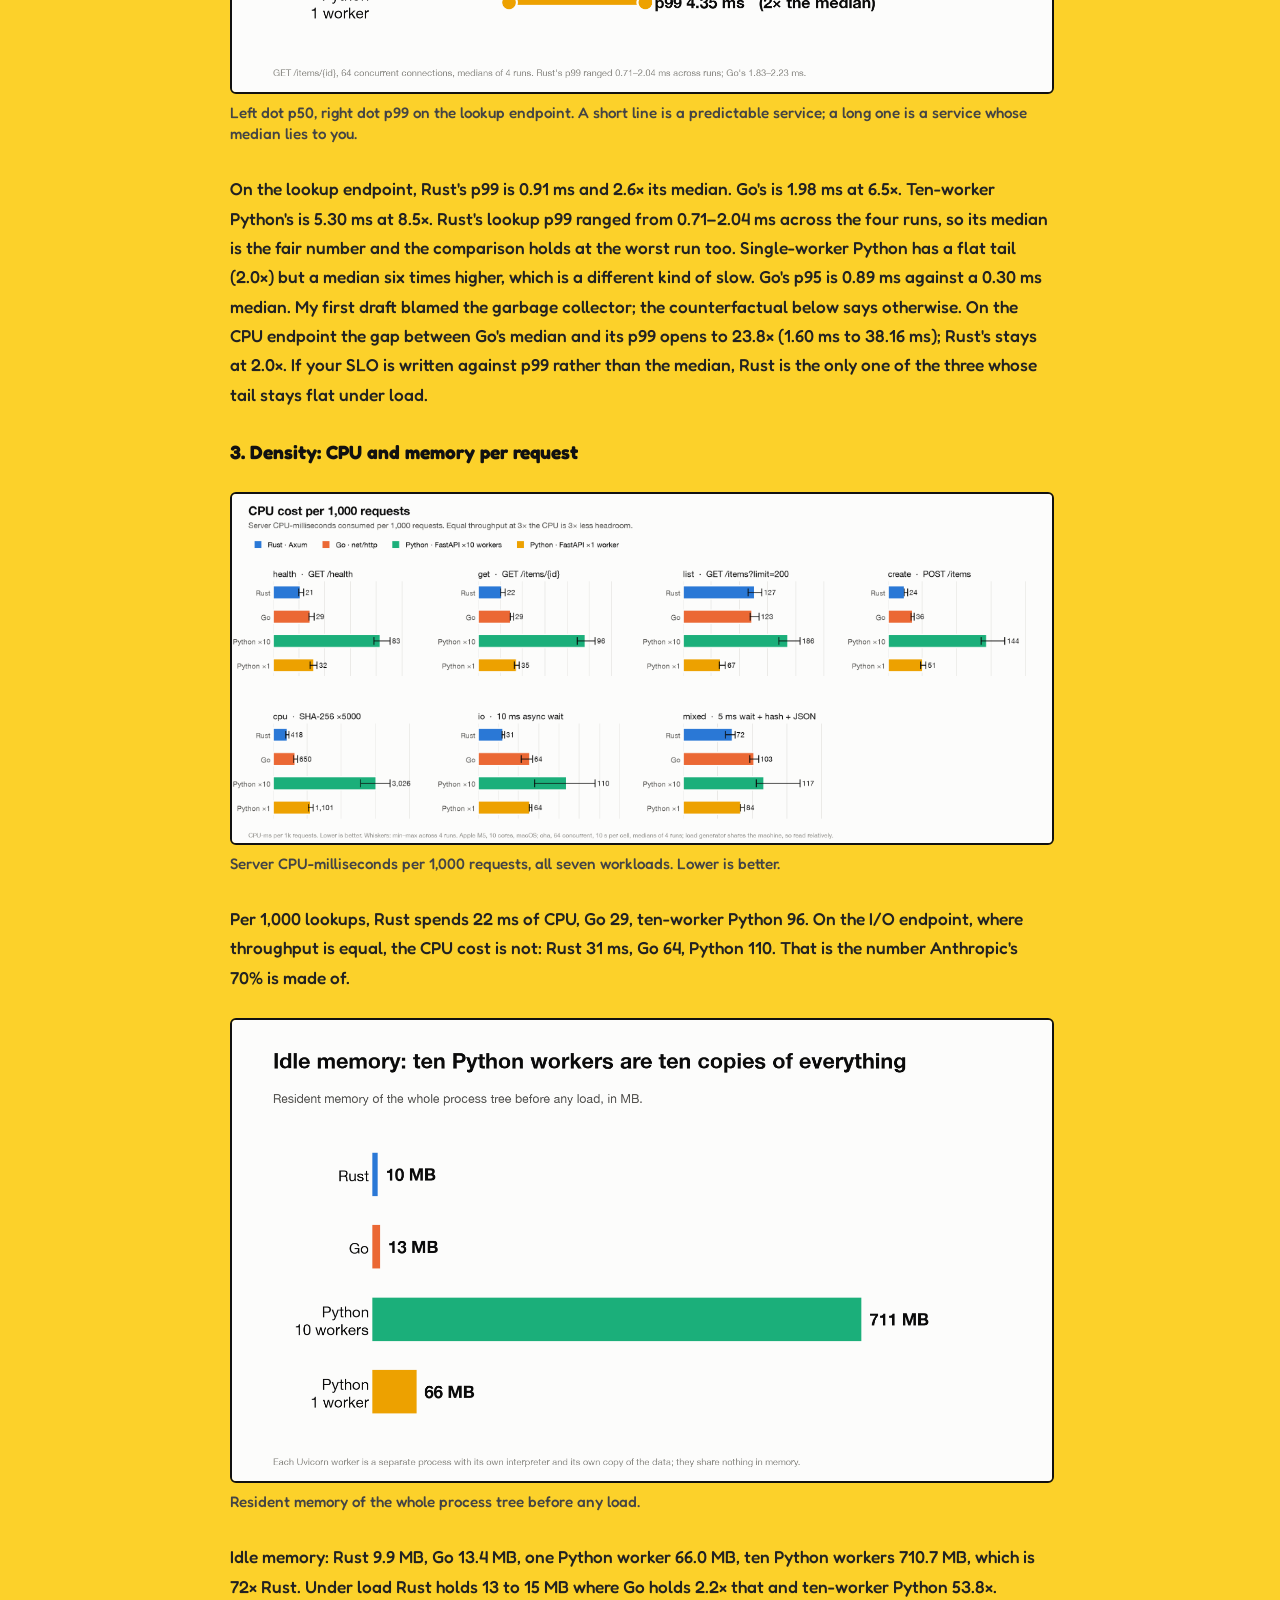
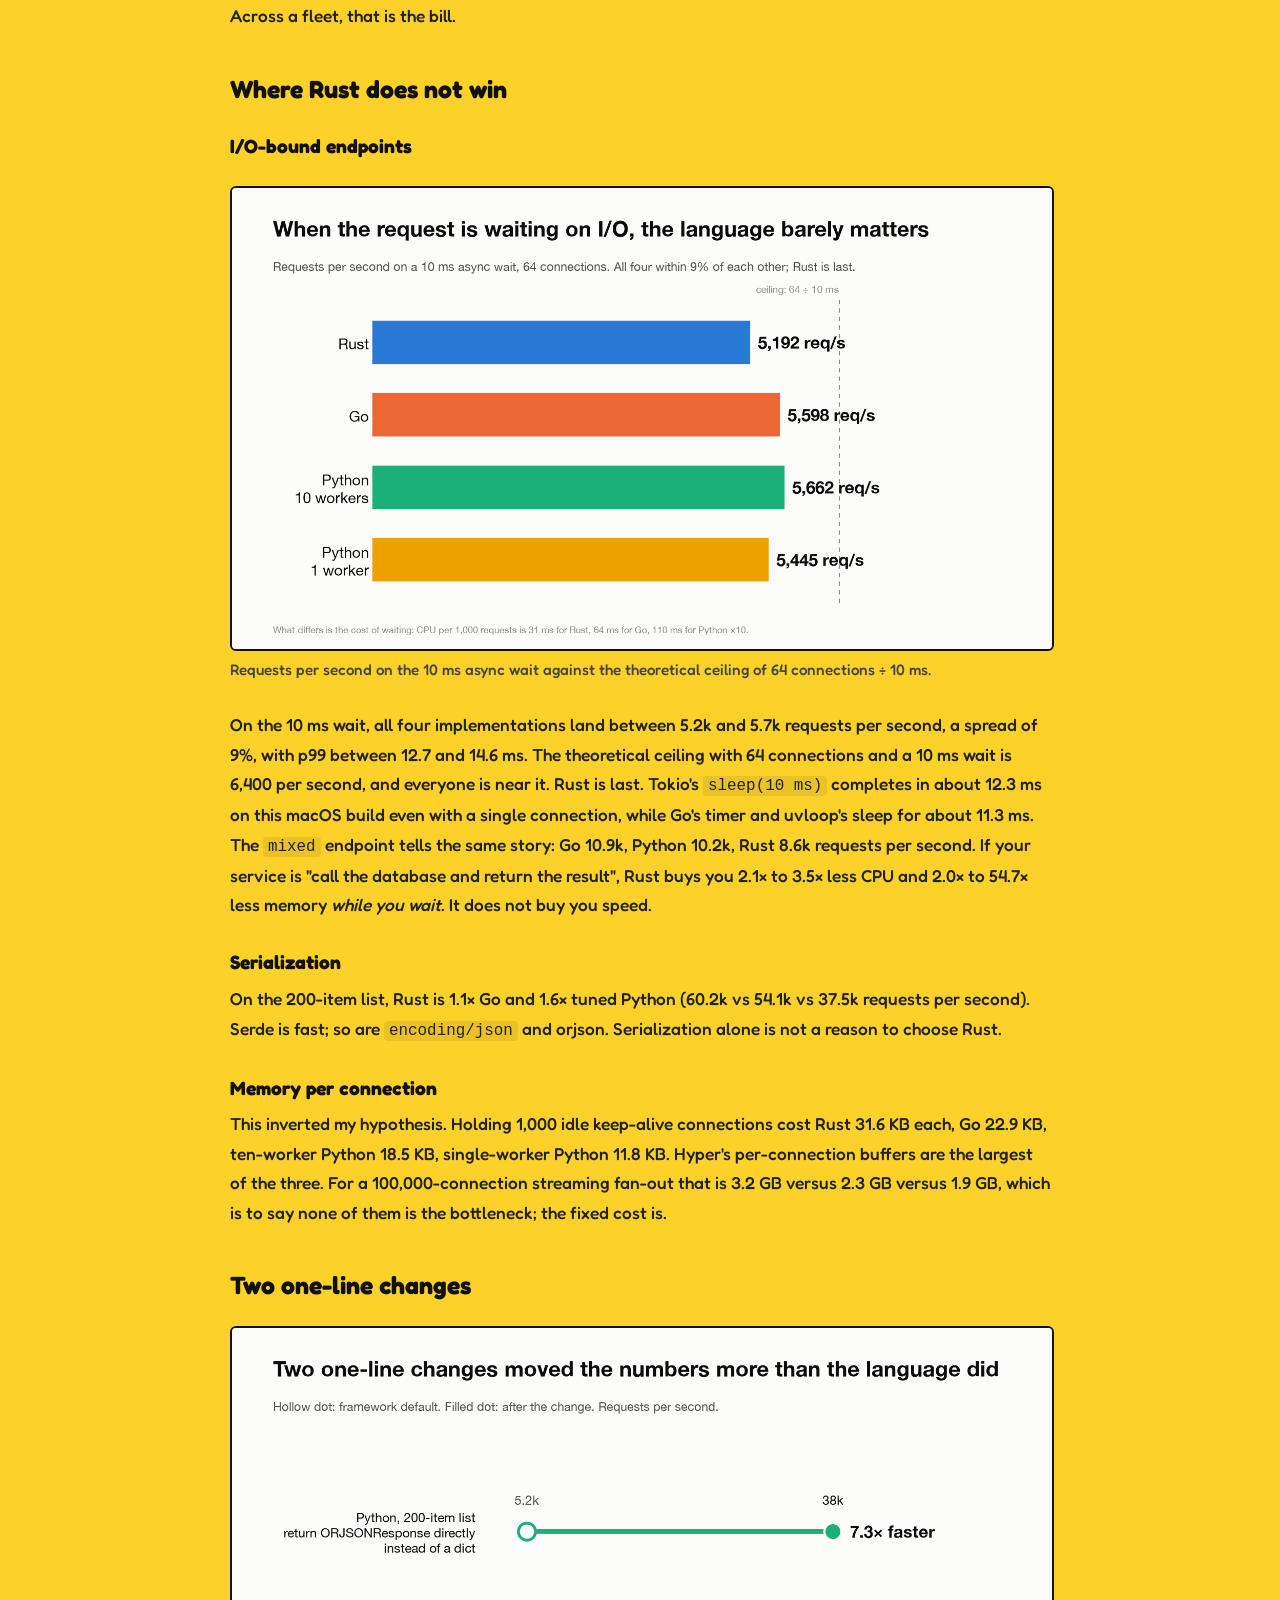
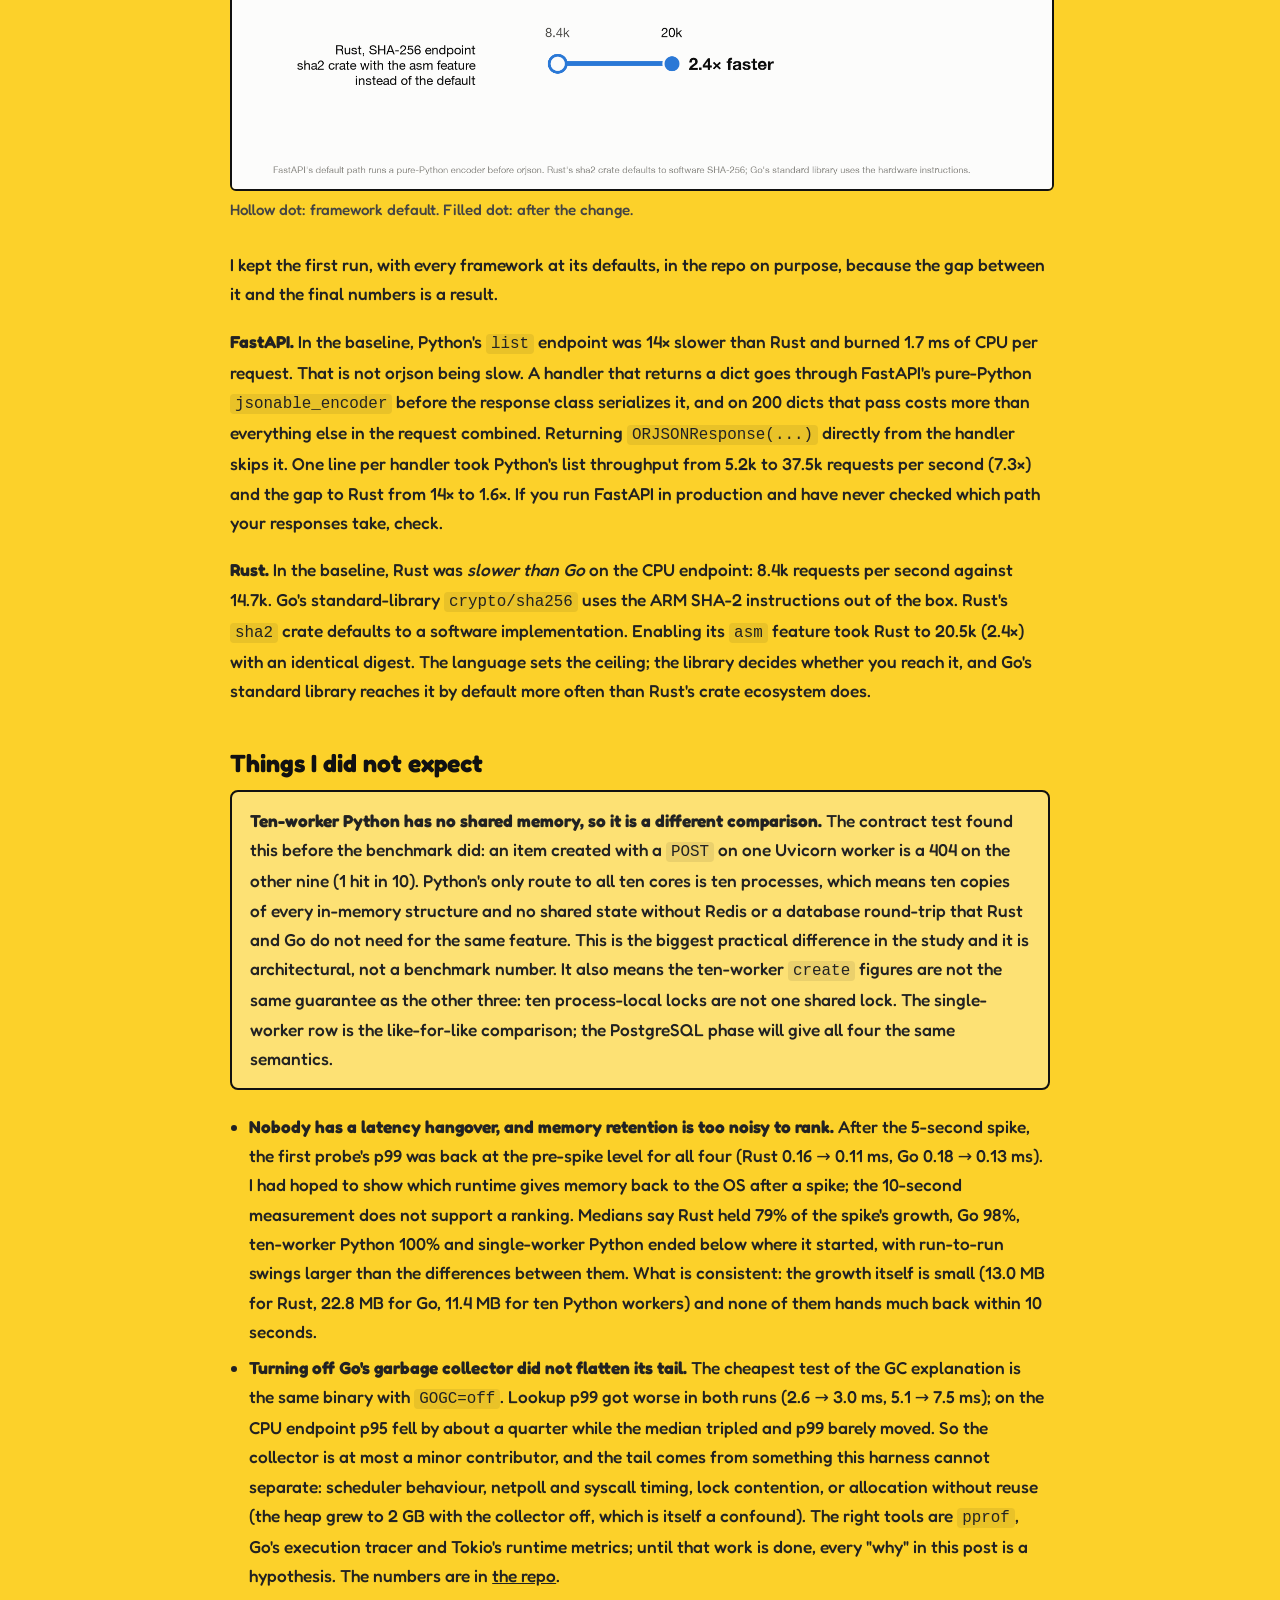
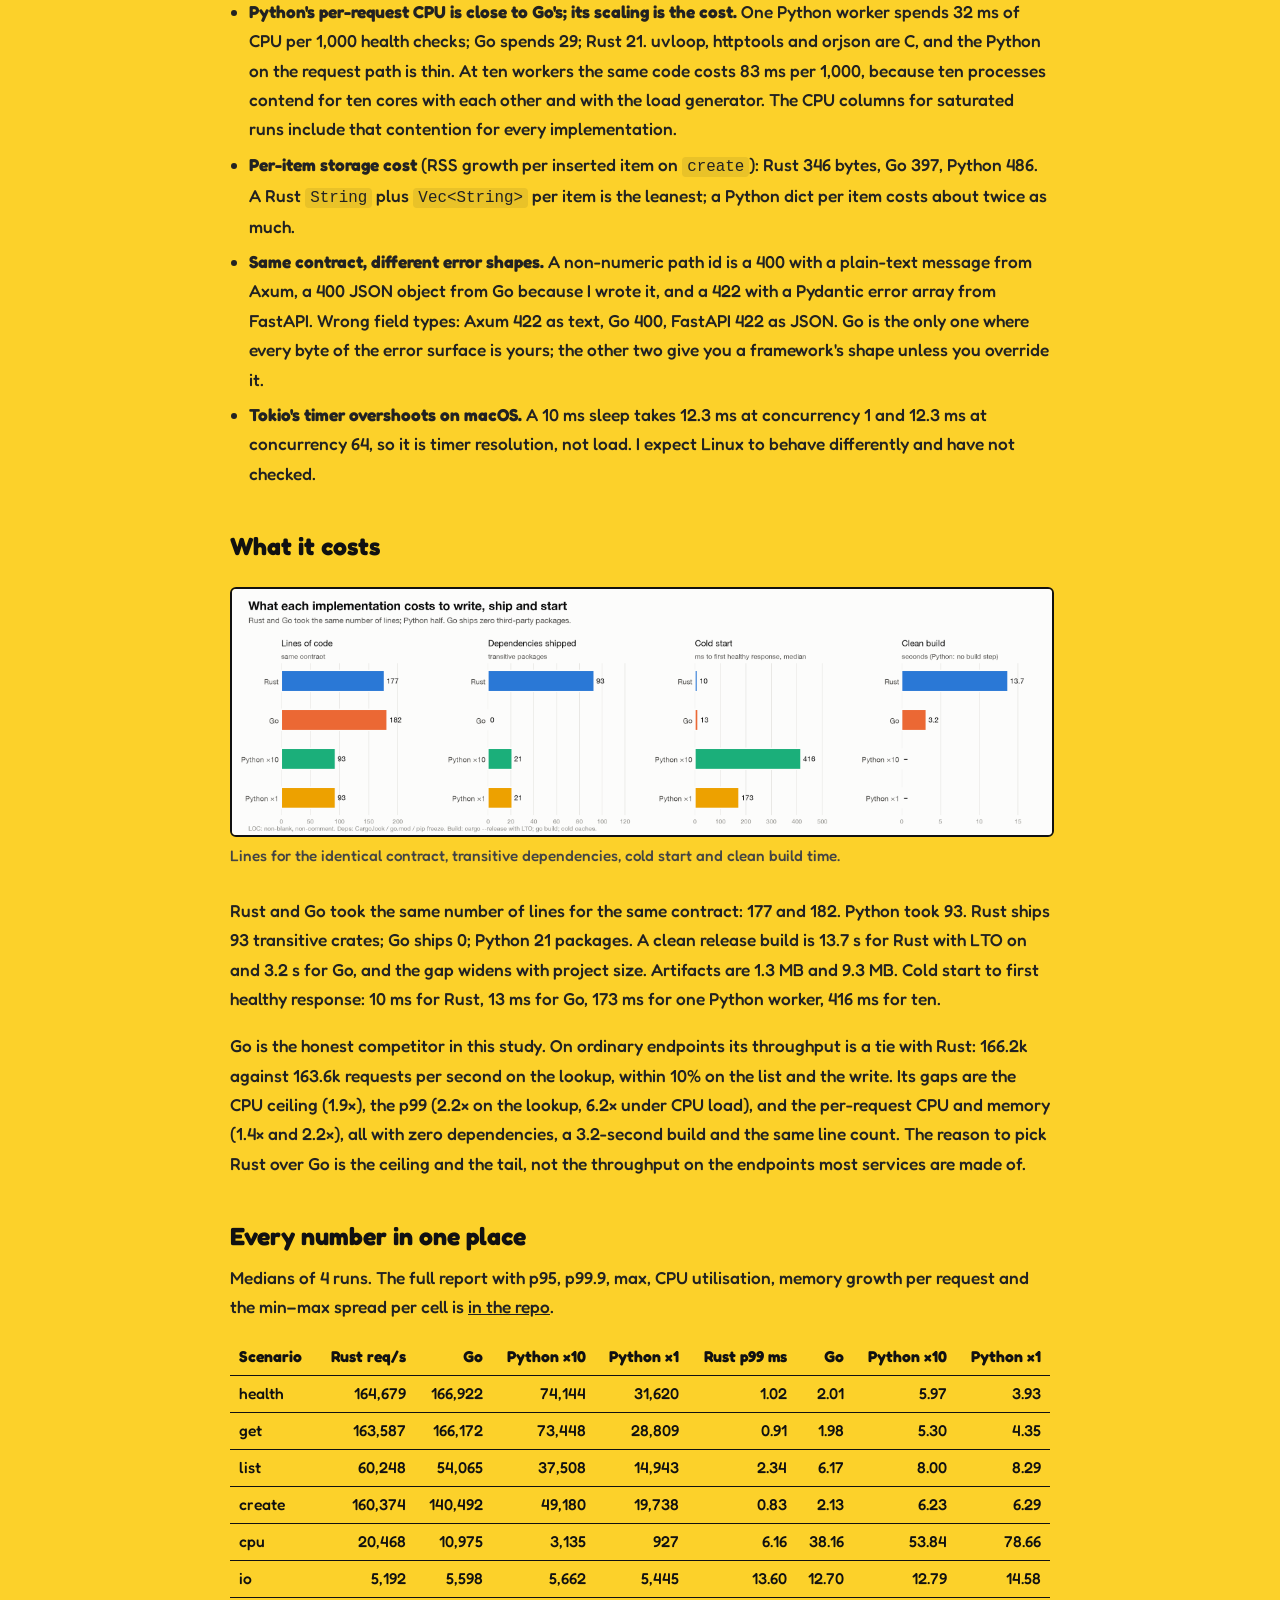
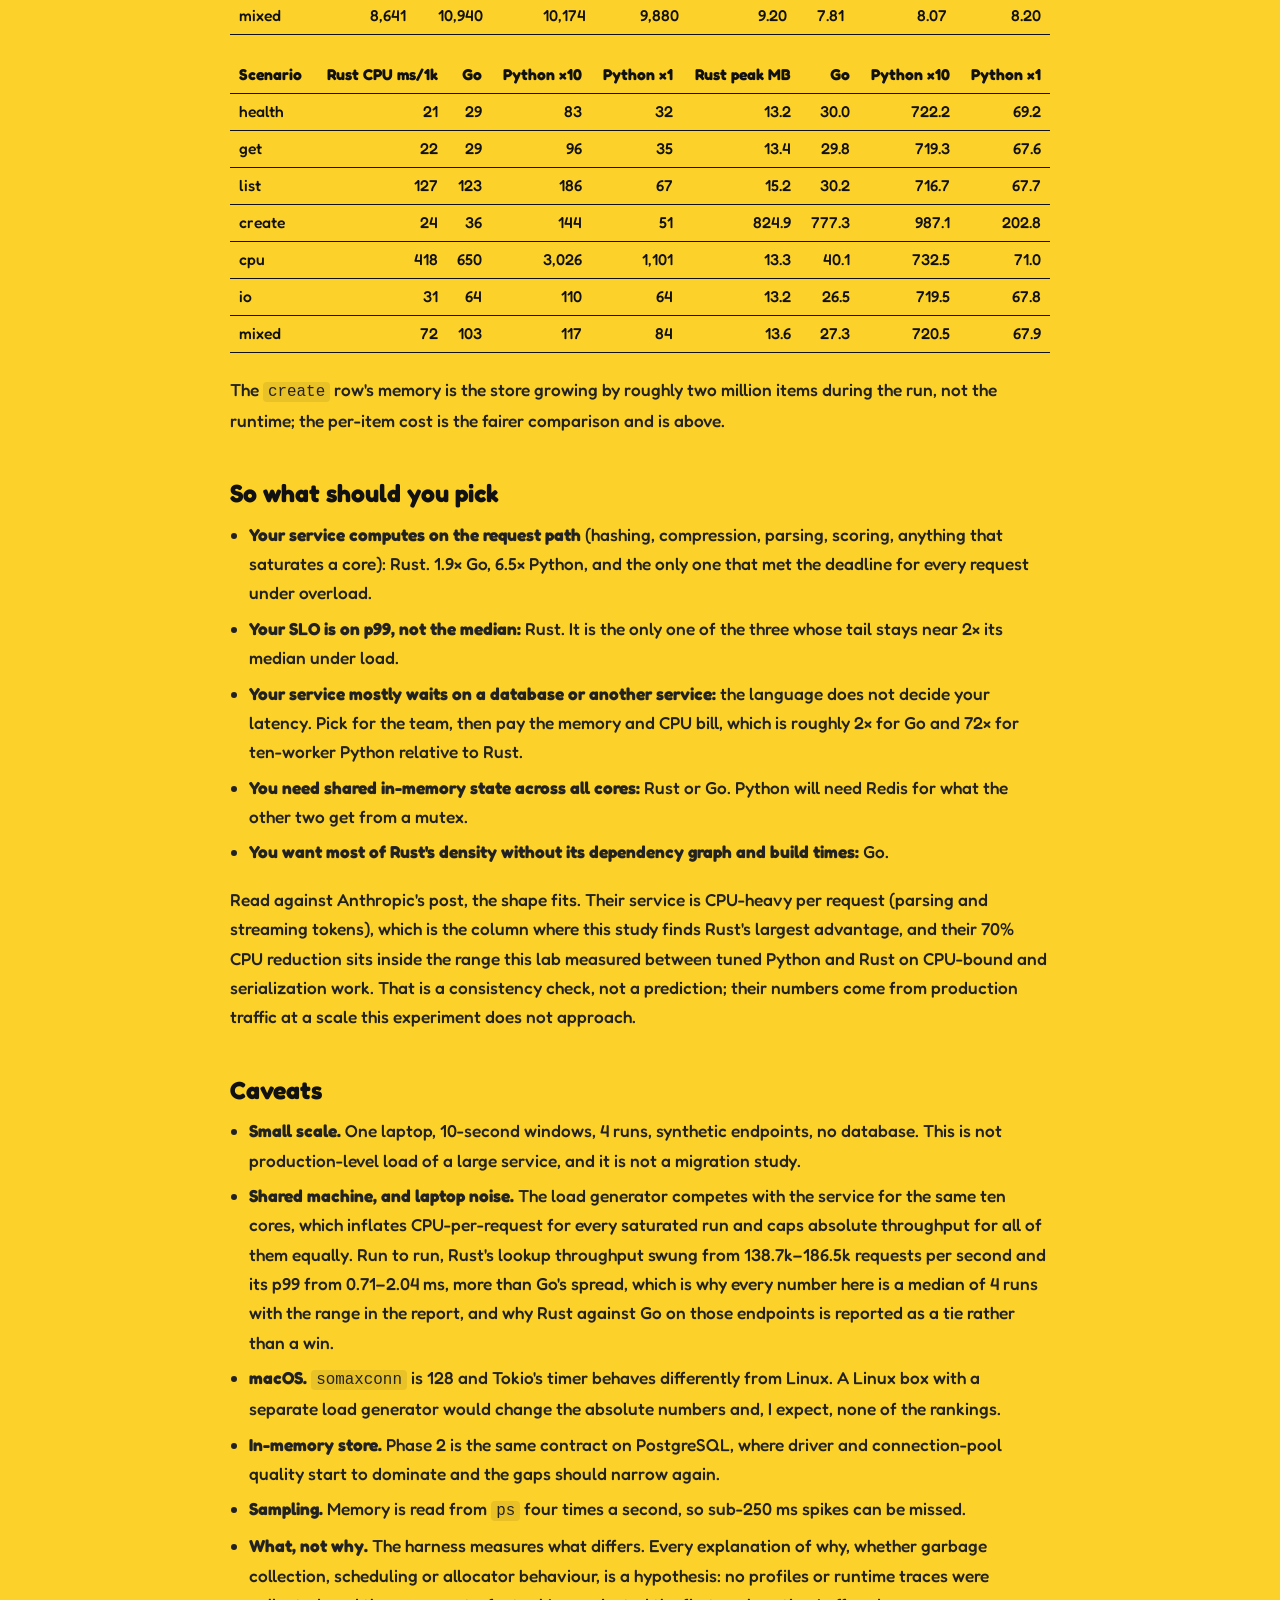
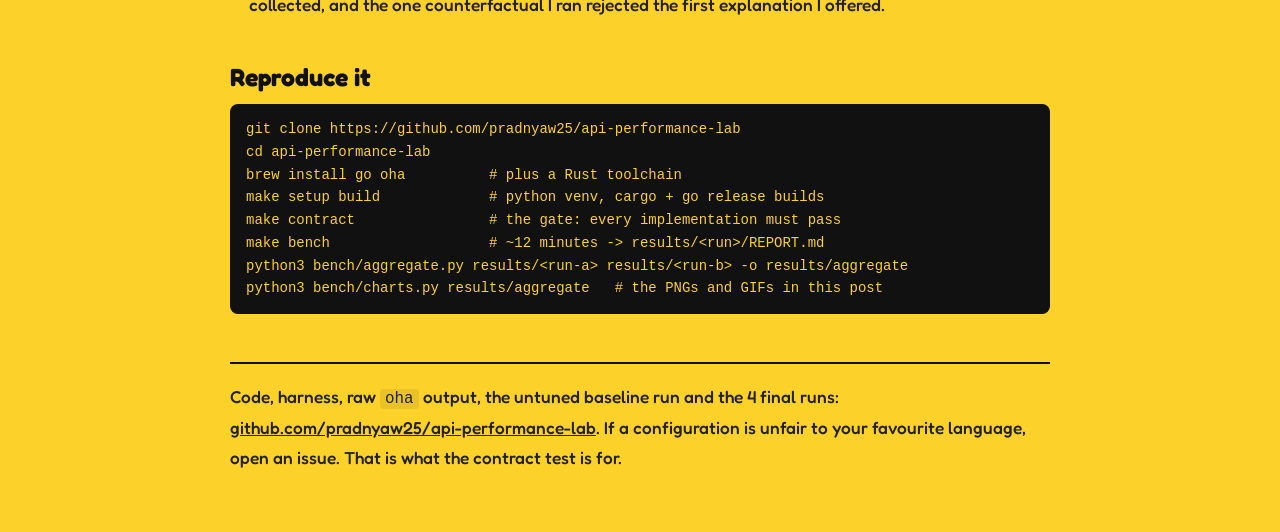
==== commit 90613b4b: "Blog post: GC attribution withdrawn, causes stated as hypotheses Co-Authored-By: Claude Fable 5.1 <n" ====
--- a/blog/api-performance-lab/index.html
+++ b/blog/api-performance-lab/index.html
@@ -110,7 +110,7 @@
                     <tr><td>1</td><td>CPU-bound work: Rust and Go an order of magnitude ahead of Python; Rust leads Go by a small constant</td><td><strong>Mostly right, with a twist.</strong> Rust leads Go by 1.9×, not a small constant, and only after a library flag. With the <code>sha2</code> crate's default software SHA-256, Rust was slower than Go.</td></tr>
                     <tr><td>2</td><td>I/O-bound work: all three converge; the differences are memory and tail, not throughput</td><td><strong>Confirmed, and Rust was the slowest.</strong></td></tr>
                     <tr><td>3</td><td>Serialization: Rust &gt; Go &gt; Python, but orjson narrows the gap more than people expect</td><td><strong>Confirmed, dramatically</strong>, once FastAPI's default response path was bypassed.</td></tr>
-                    <tr><td>4</td><td>Tail latency: Rust has the flattest p99/p50; Go's tail shows the GC; Python degrades fastest</td><td><strong>Confirmed.</strong></td></tr>
+                    <tr><td>4</td><td>Tail latency: Rust has the flattest p99/p50; Go's tail shows the GC; Python degrades fastest</td><td><strong>Tail confirmed; the GC explanation was not.</strong> A run with Go's collector off did not flatten its tail.</td></tr>
                     <tr><td>5</td><td>Memory: Rust &lt; Go ≪ Python × workers; the ratio matters for density</td><td><strong>Confirmed at the baseline, wrong per connection.</strong> Rust is the heaviest per idle connection.</td></tr>
                     <tr><td>6</td><td>Engineering cost: Rust costs the most lines and the longest build</td><td><strong>Half right.</strong> Rust and Go cost the same lines; Rust's cost is the dependency graph and the build.</td></tr>
                 </table></div>
@@ -134,7 +134,7 @@
                     <img src="charts/simple/s2-overload.png" alt="Share of requests that missed a 1-second deadline under CPU overload">
                     <figcaption>500 concurrent clients, 20,000 hash rounds per request, a 1-second timeout.</figcaption>
                 </figure>
-                <p>Rust missed the deadline on 0 requests in every run, with a p99 of 174 ms. Go missed 0.21% with a p99 of 707 ms. Ten-worker Python missed 7.95% at the median and anywhere from 0.45–21.47% run to run; one-worker Python 63.30%. The detail I find most interesting: Go's <em>median</em> under overload (69 ms) is close to Rust's (59 ms) while its p99 is 707 ms against 174. Go's scheduler keeps most requests moving and lets a tail of them wait out the deadline. Tokio's work-stealing spreads the delay evenly across every in-flight request. If you have an SLO, evenly is what you want.</p>
+                <p>Rust missed the deadline on 0 requests in every run, with a p99 of 174 ms. Go missed 0.21% with a p99 of 707 ms. Ten-worker Python missed 7.95% at the median and anywhere from 0.45–21.47% run to run; one-worker Python 63.30%. The detail I find most interesting: Go's <em>median</em> under overload (69 ms) is close to Rust's (59 ms) while its p99 is 707 ms against 174. One hypothesis is scheduling: Go keeps most requests moving and lets a tail of them wait out the deadline, while Tokio's work-stealing spreads the delay evenly across every in-flight request. I have not profiled either runtime to confirm that, so treat it as the next thing to check, not a finding. What is measured is the shape: if you have an SLO, evenly is what you want.</p>
                 <p>Under <em>connection</em> overload rather than CPU overload (1,000 concurrent clients on the lookup endpoint), Rust, Go and ten-worker Python all served every request. Single-worker Python timed out 2.31%.</p>
 
                 <h3>2. Tail latency</h3>
@@ -142,7 +142,7 @@
                     <img src="charts/simple/s3-tail-latency.png" alt="Median to p99 latency on a simple lookup for each implementation">
                     <figcaption>Left dot p50, right dot p99 on the lookup endpoint. A short line is a predictable service; a long one is a service whose median lies to you.</figcaption>
                 </figure>
-                <p>On the lookup endpoint, Rust's p99 is 0.91 ms and 2.6× its median. Go's is 1.98 ms at 6.5×. Ten-worker Python's is 5.30 ms at 8.5×. Rust's lookup p99 ranged from 0.71–2.04 ms across the four runs, so its median is the fair number and the comparison holds at the worst run too. Single-worker Python has a flat tail (2.0×) but a median six times higher, which is a different kind of slow. Go's p95 is where its garbage collector becomes visible: 0.89 ms against a 0.30 ms median. On the CPU endpoint the gap between Go's median and its p99 opens to 23.8× (1.60 ms to 38.16 ms); Rust's stays at 2.0×. If your SLO is written against p99 rather than the median, Rust is the only one of the three whose tail stays flat under load.</p>
+                <p>On the lookup endpoint, Rust's p99 is 0.91 ms and 2.6× its median. Go's is 1.98 ms at 6.5×. Ten-worker Python's is 5.30 ms at 8.5×. Rust's lookup p99 ranged from 0.71–2.04 ms across the four runs, so its median is the fair number and the comparison holds at the worst run too. Single-worker Python has a flat tail (2.0×) but a median six times higher, which is a different kind of slow. Go's p95 is 0.89 ms against a 0.30 ms median. My first draft blamed the garbage collector; the counterfactual below says otherwise. On the CPU endpoint the gap between Go's median and its p99 opens to 23.8× (1.60 ms to 38.16 ms); Rust's stays at 2.0×. If your SLO is written against p99 rather than the median, Rust is the only one of the three whose tail stays flat under load.</p>
 
                 <h3>3. Density: CPU and memory per request</h3>
                 <figure>
@@ -183,6 +183,7 @@
                 </div>
                 <ul>
                     <li><strong>Nobody has a latency hangover, and memory retention is too noisy to rank.</strong> After the 5-second spike, the first probe's p99 was back at the pre-spike level for all four (Rust 0.16 → 0.11 ms, Go 0.18 → 0.13 ms). I had hoped to show which runtime gives memory back to the OS after a spike; the 10-second measurement does not support a ranking. Medians say Rust held 79% of the spike's growth, Go 98%, ten-worker Python 100% and single-worker Python ended below where it started, with run-to-run swings larger than the differences between them. What is consistent: the growth itself is small (13.0 MB for Rust, 22.8 MB for Go, 11.4 MB for ten Python workers) and none of them hands much back within 10 seconds.</li>
+                    <li><strong>Turning off Go's garbage collector did not flatten its tail.</strong> The cheapest test of the GC explanation is the same binary with <code>GOGC=off</code>. Lookup p99 got worse in both runs (2.6 → 3.0 ms, 5.1 → 7.5 ms); on the CPU endpoint p95 fell by about a quarter while the median tripled and p99 barely moved. So the collector is at most a minor contributor, and the tail comes from something this harness cannot separate: scheduler behaviour, netpoll and syscall timing, lock contention, or allocation without reuse (the heap grew to 2 GB with the collector off, which is itself a confound). The right tools are <code>pprof</code>, Go's execution tracer and Tokio's runtime metrics; until that work is done, every "why" in this post is a hypothesis. The numbers are in <a href="https://github.com/pradnyaw25/api-performance-lab/blob/main/results/GC-COUNTERFACTUAL.md">the repo</a>.</li>
                     <li><strong>Python's per-request CPU is close to Go's; its scaling is the cost.</strong> One Python worker spends 32 ms of CPU per 1,000 health checks; Go spends 29; Rust 21. uvloop, httptools and orjson are C, and the Python on the request path is thin. At ten workers the same code costs 83 ms per 1,000, because ten processes contend for ten cores with each other and with the load generator. The CPU columns for saturated runs include that contention for every implementation.</li>
                     <li><strong>Per-item storage cost</strong> (RSS growth per inserted item on <code>create</code>): Rust 346 bytes, Go 397, Python 486. A Rust <code>String</code> plus <code>Vec&lt;String&gt;</code> per item is the leanest; a Python dict per item costs about twice as much.</li>
                     <li><strong>Same contract, different error shapes.</strong> A non-numeric path id is a 400 with a plain-text message from Axum, a 400 JSON object from Go because I wrote it, and a 422 with a Pydantic error array from FastAPI. Wrong field types: Axum 422 as text, Go 400, FastAPI 422 as JSON. Go is the only one where every byte of the error surface is yours; the other two give you a framework's shape unless you override it.</li>
@@ -238,6 +239,7 @@
                     <li><strong>macOS.</strong> <code>somaxconn</code> is 128 and Tokio's timer behaves differently from Linux. A Linux box with a separate load generator would change the absolute numbers and, I expect, none of the rankings.</li>
                     <li><strong>In-memory store.</strong> Phase 2 is the same contract on PostgreSQL, where driver and connection-pool quality start to dominate and the gaps should narrow again.</li>
                     <li><strong>Sampling.</strong> Memory is read from <code>ps</code> four times a second, so sub-250 ms spikes can be missed.</li>
+                    <li><strong>What, not why.</strong> The harness measures what differs. Every explanation of why, whether garbage collection, scheduling or allocator behaviour, is a hypothesis: no profiles or runtime traces were collected, and the one counterfactual I ran rejected the first explanation I offered.</li>
                 </ul>
 
                 <h2>Reproduce it</h2>
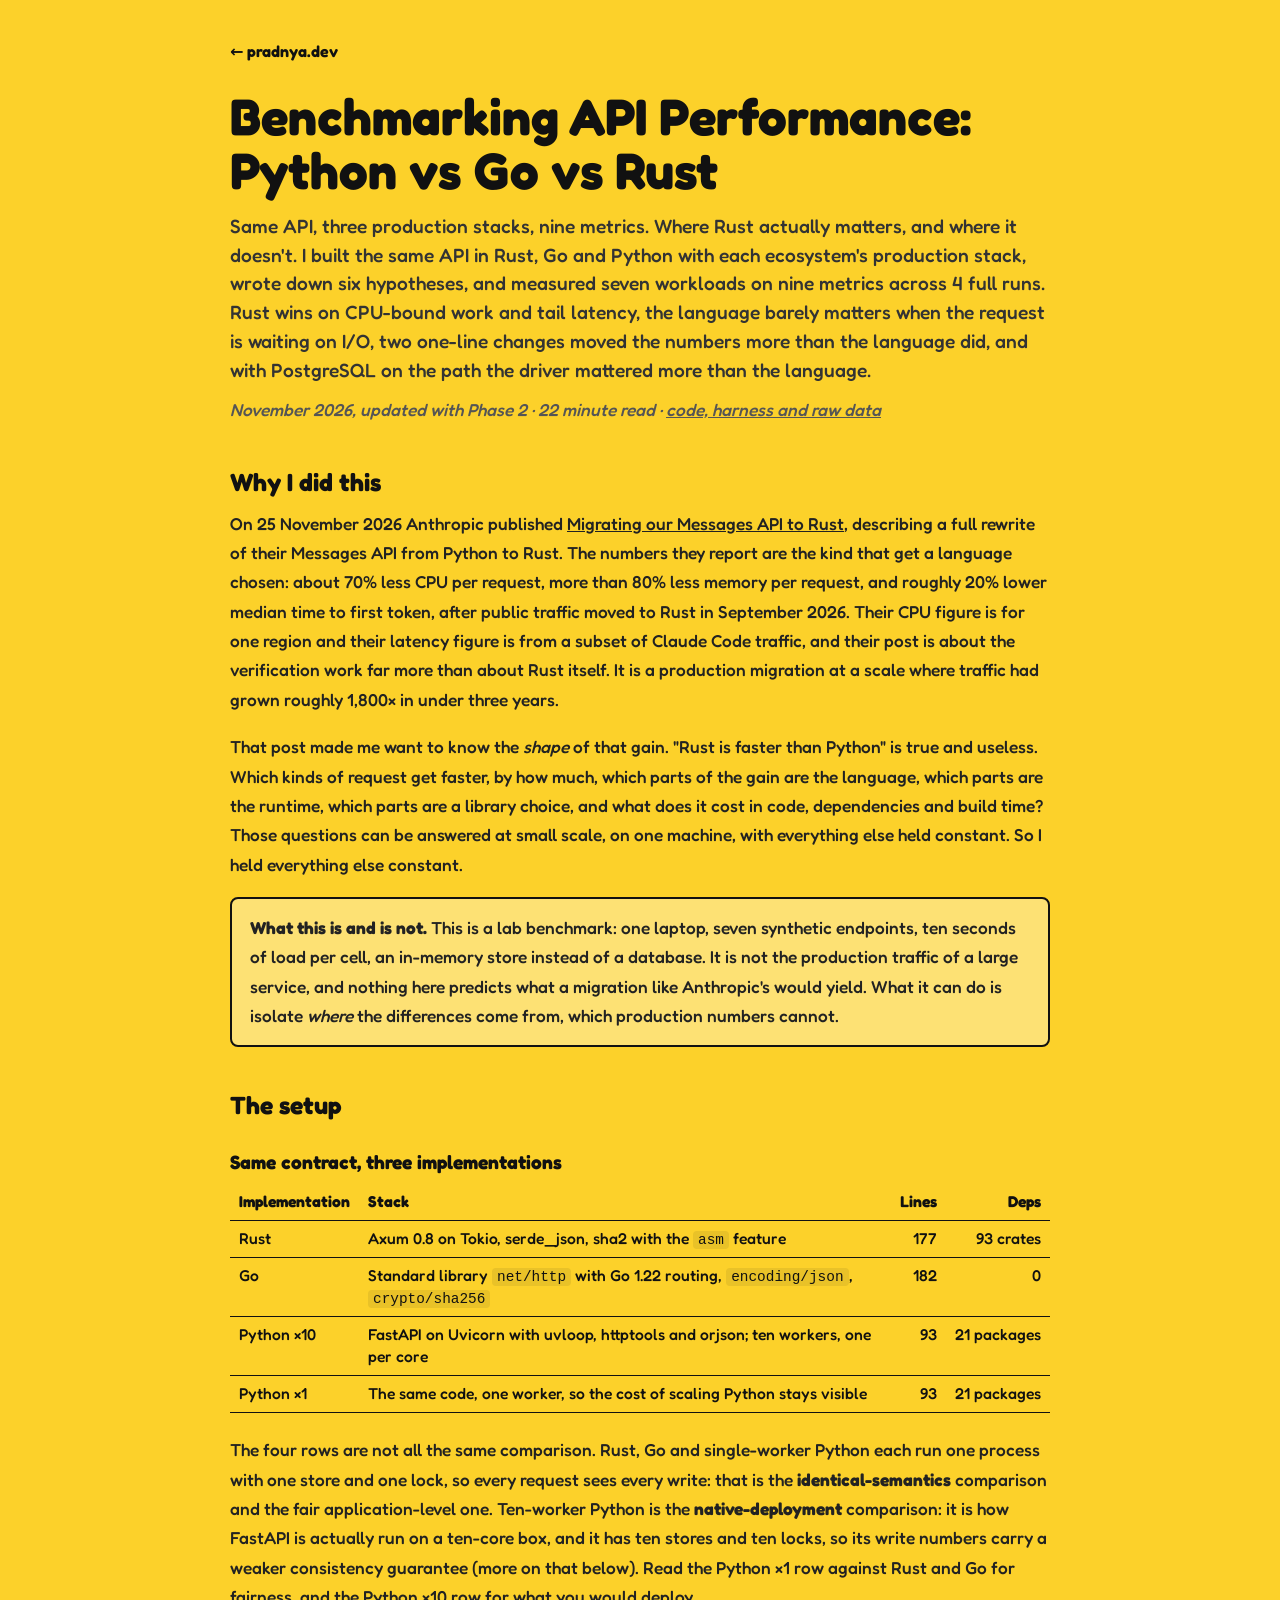
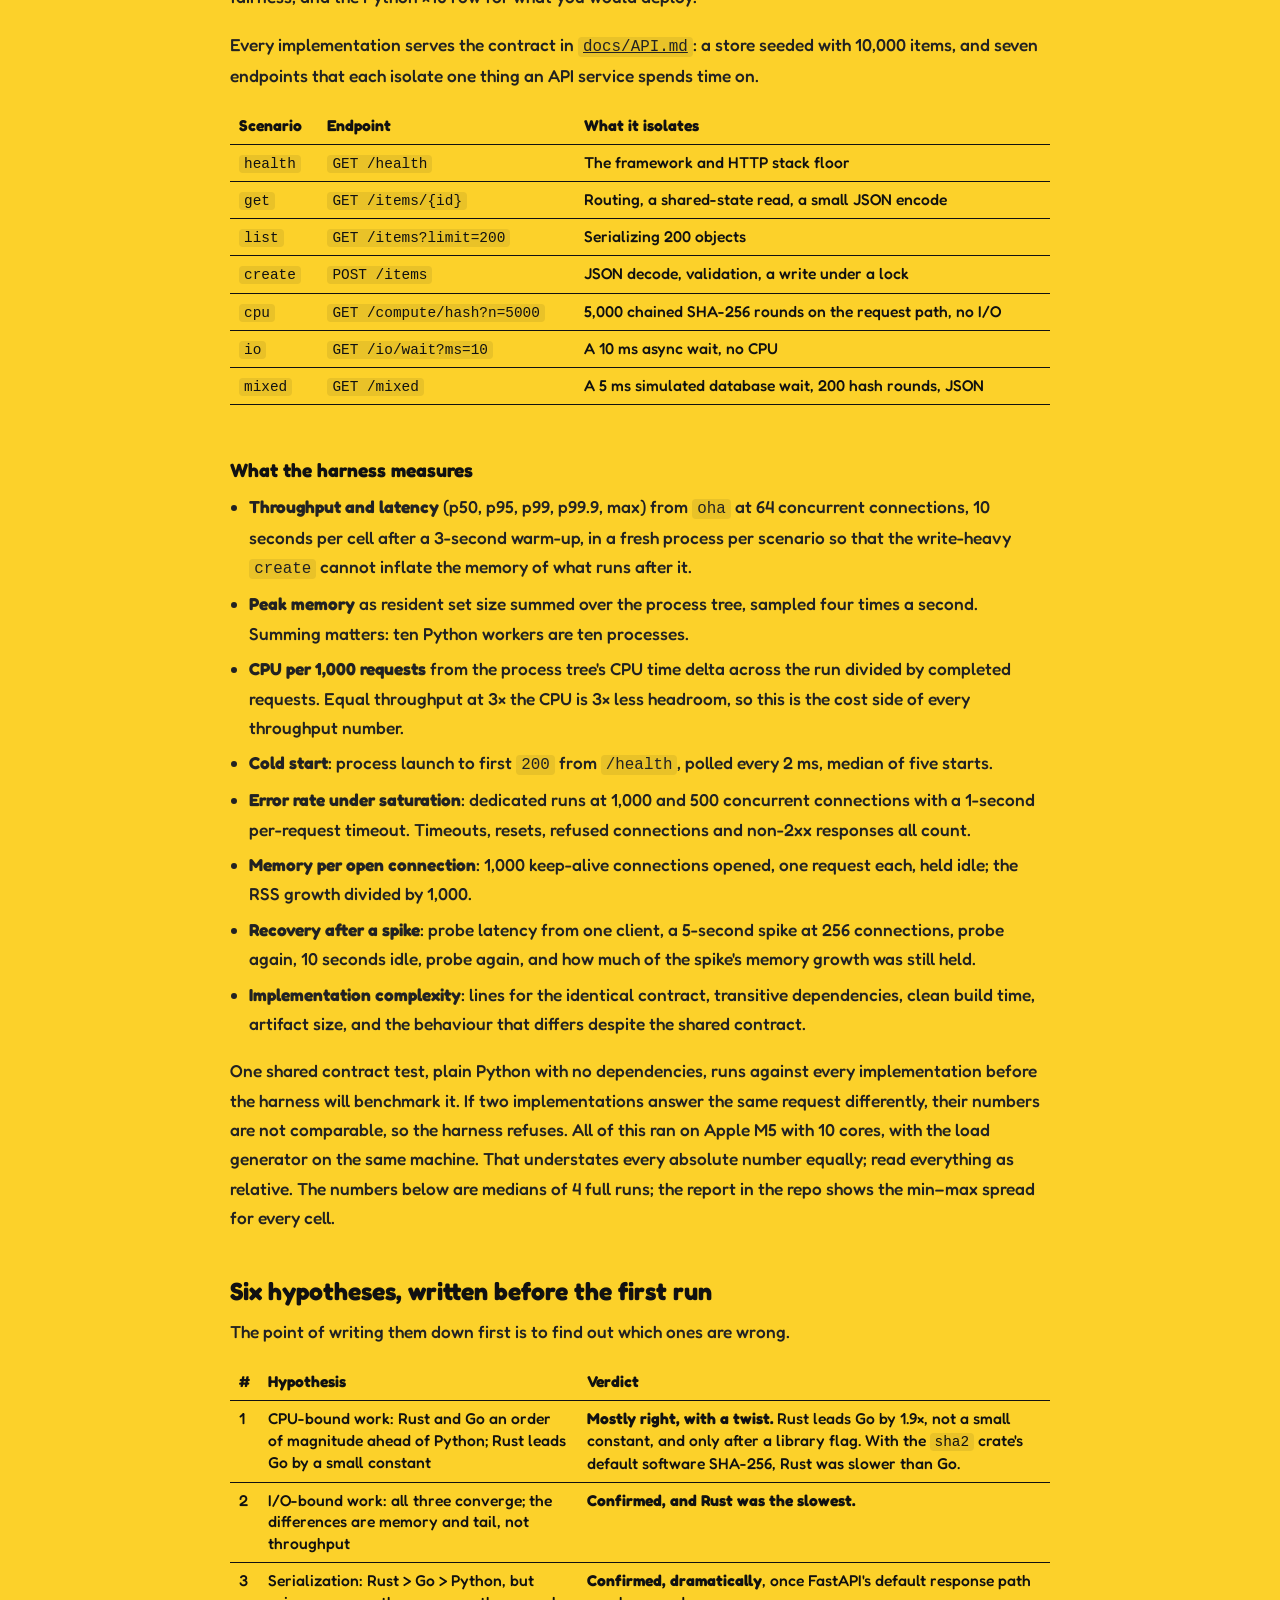
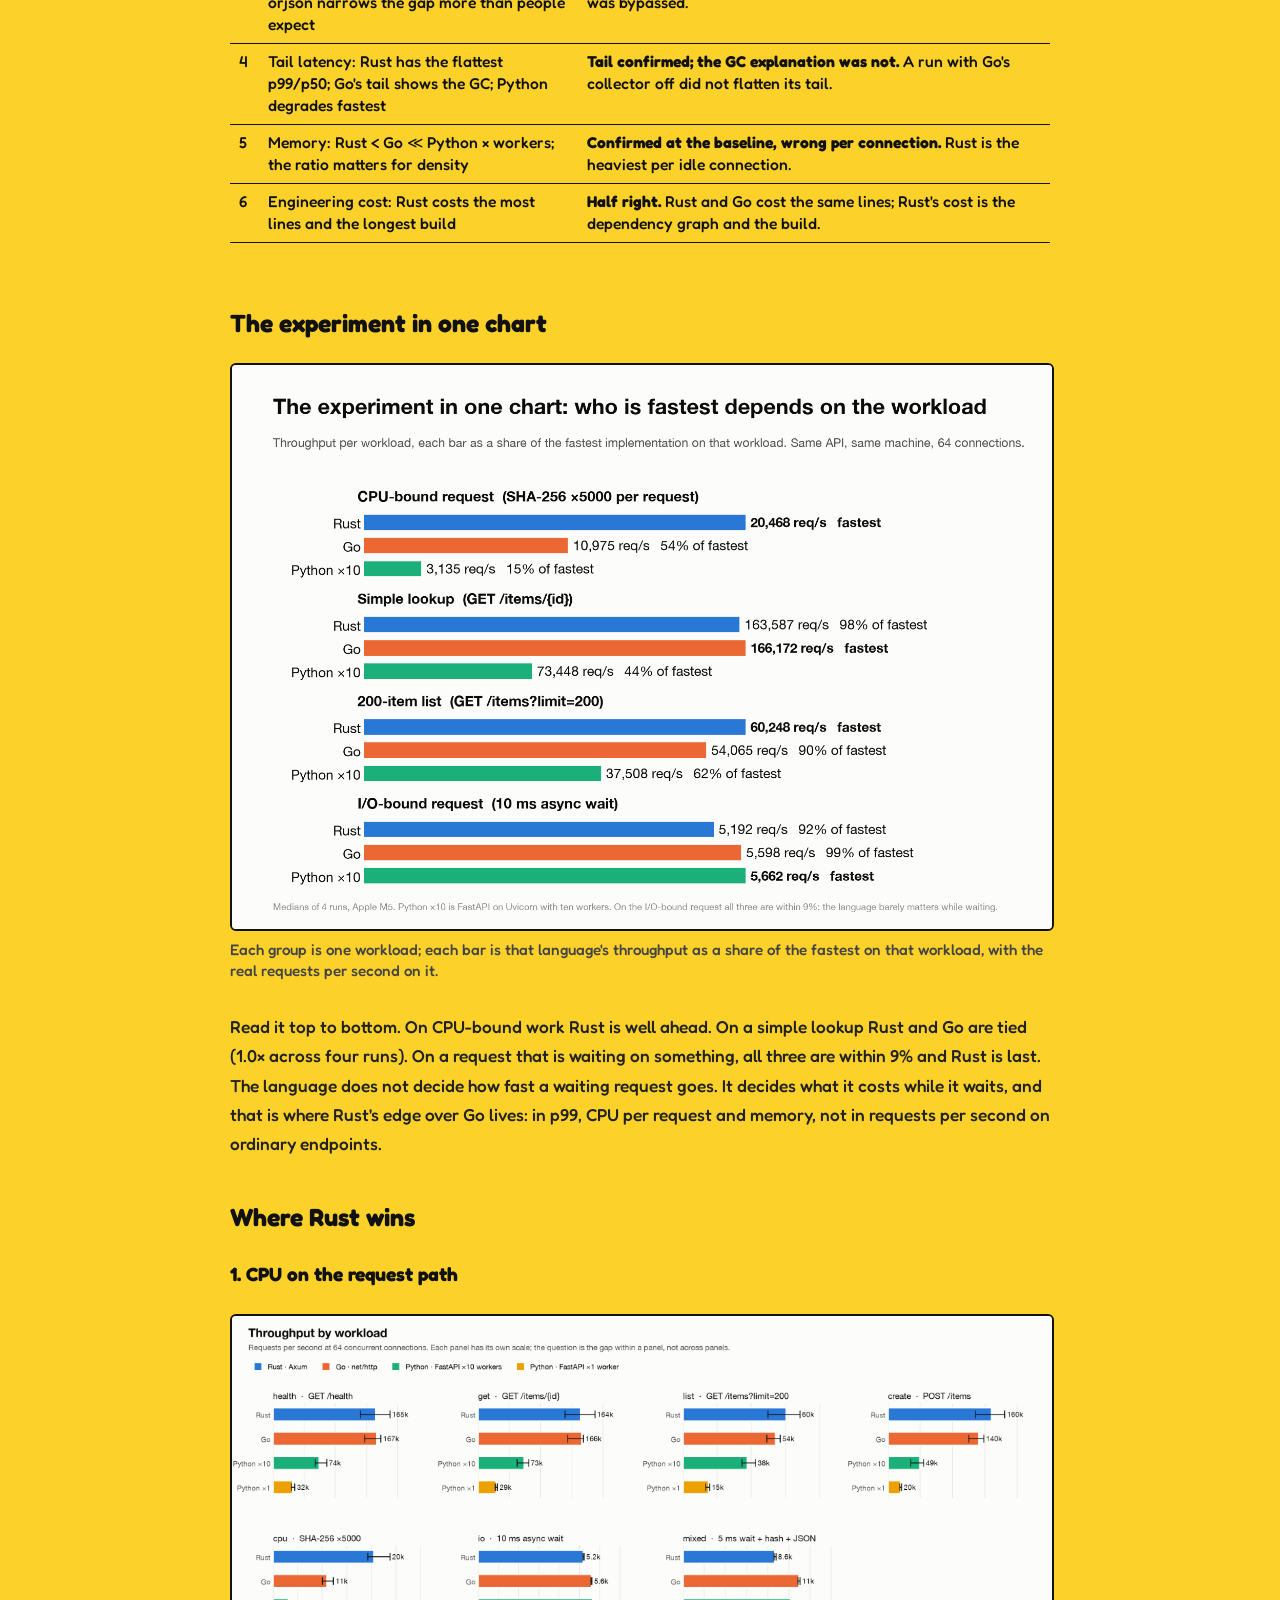
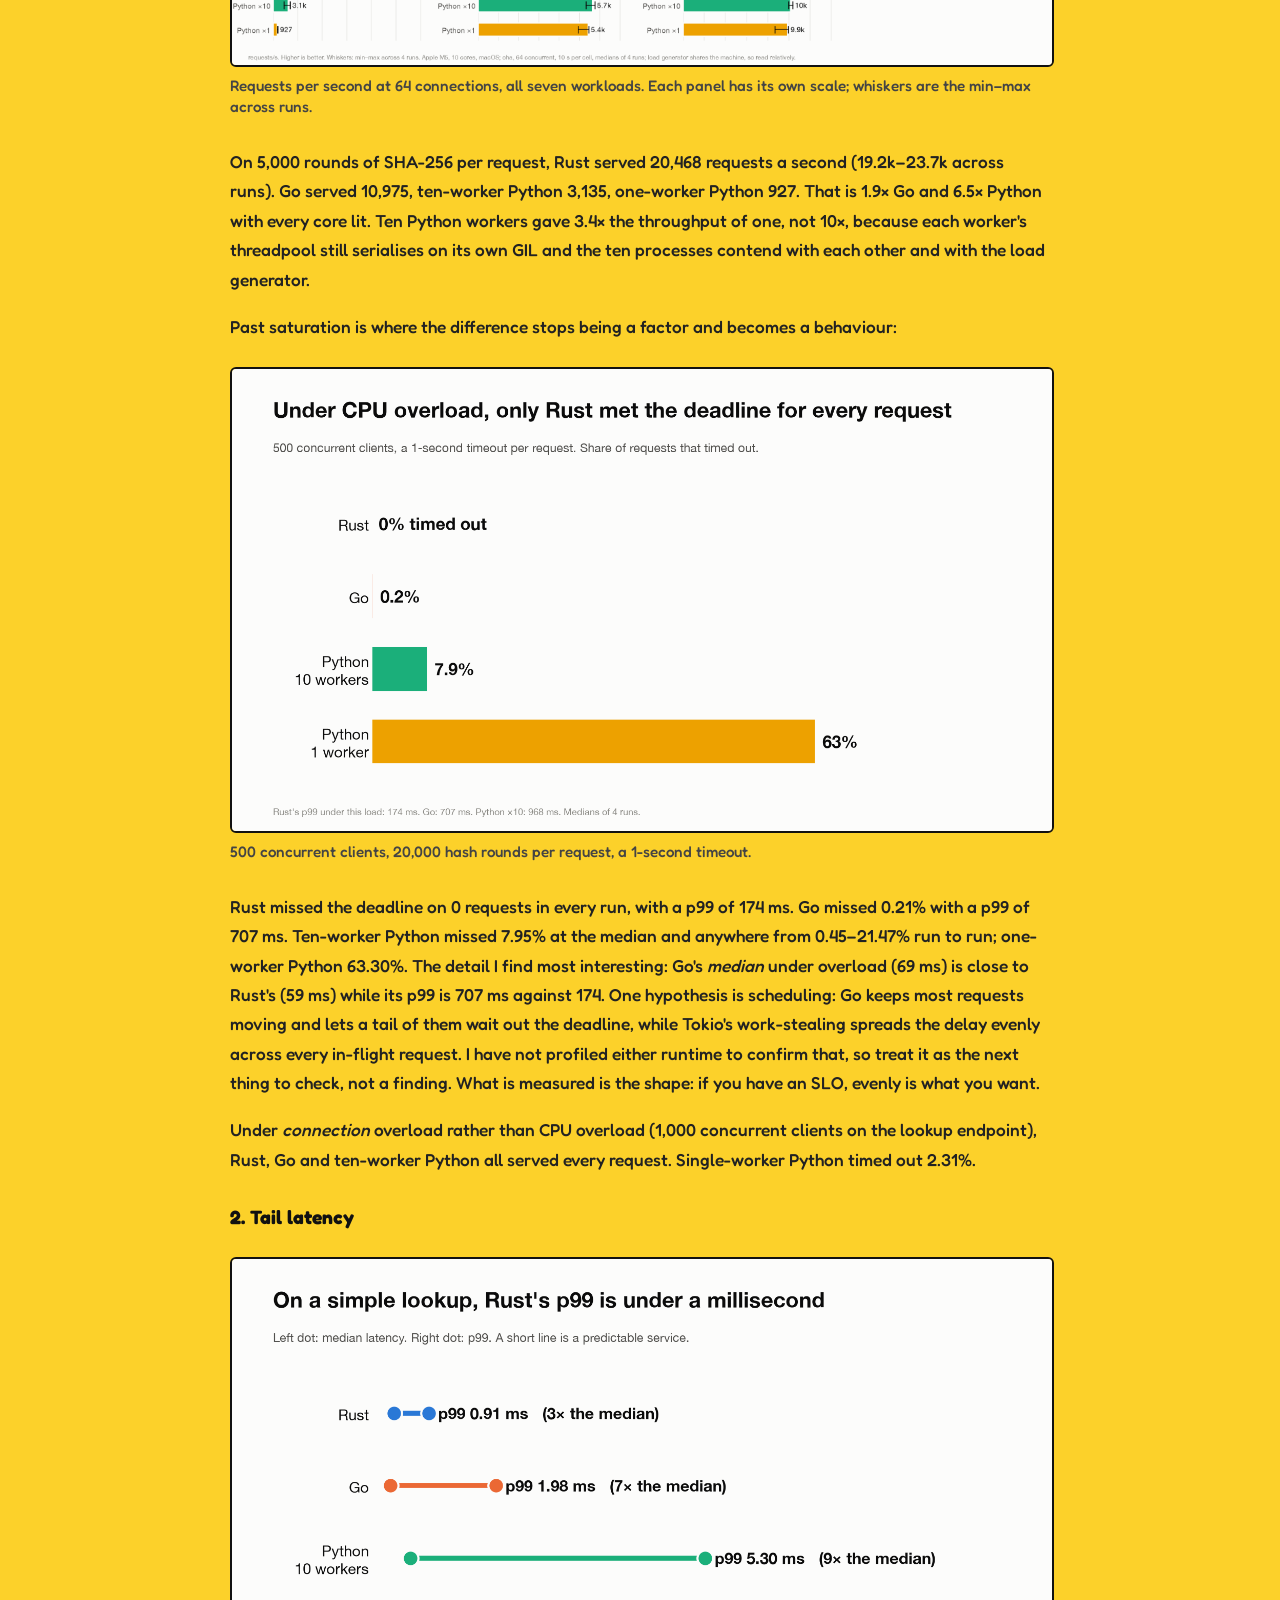
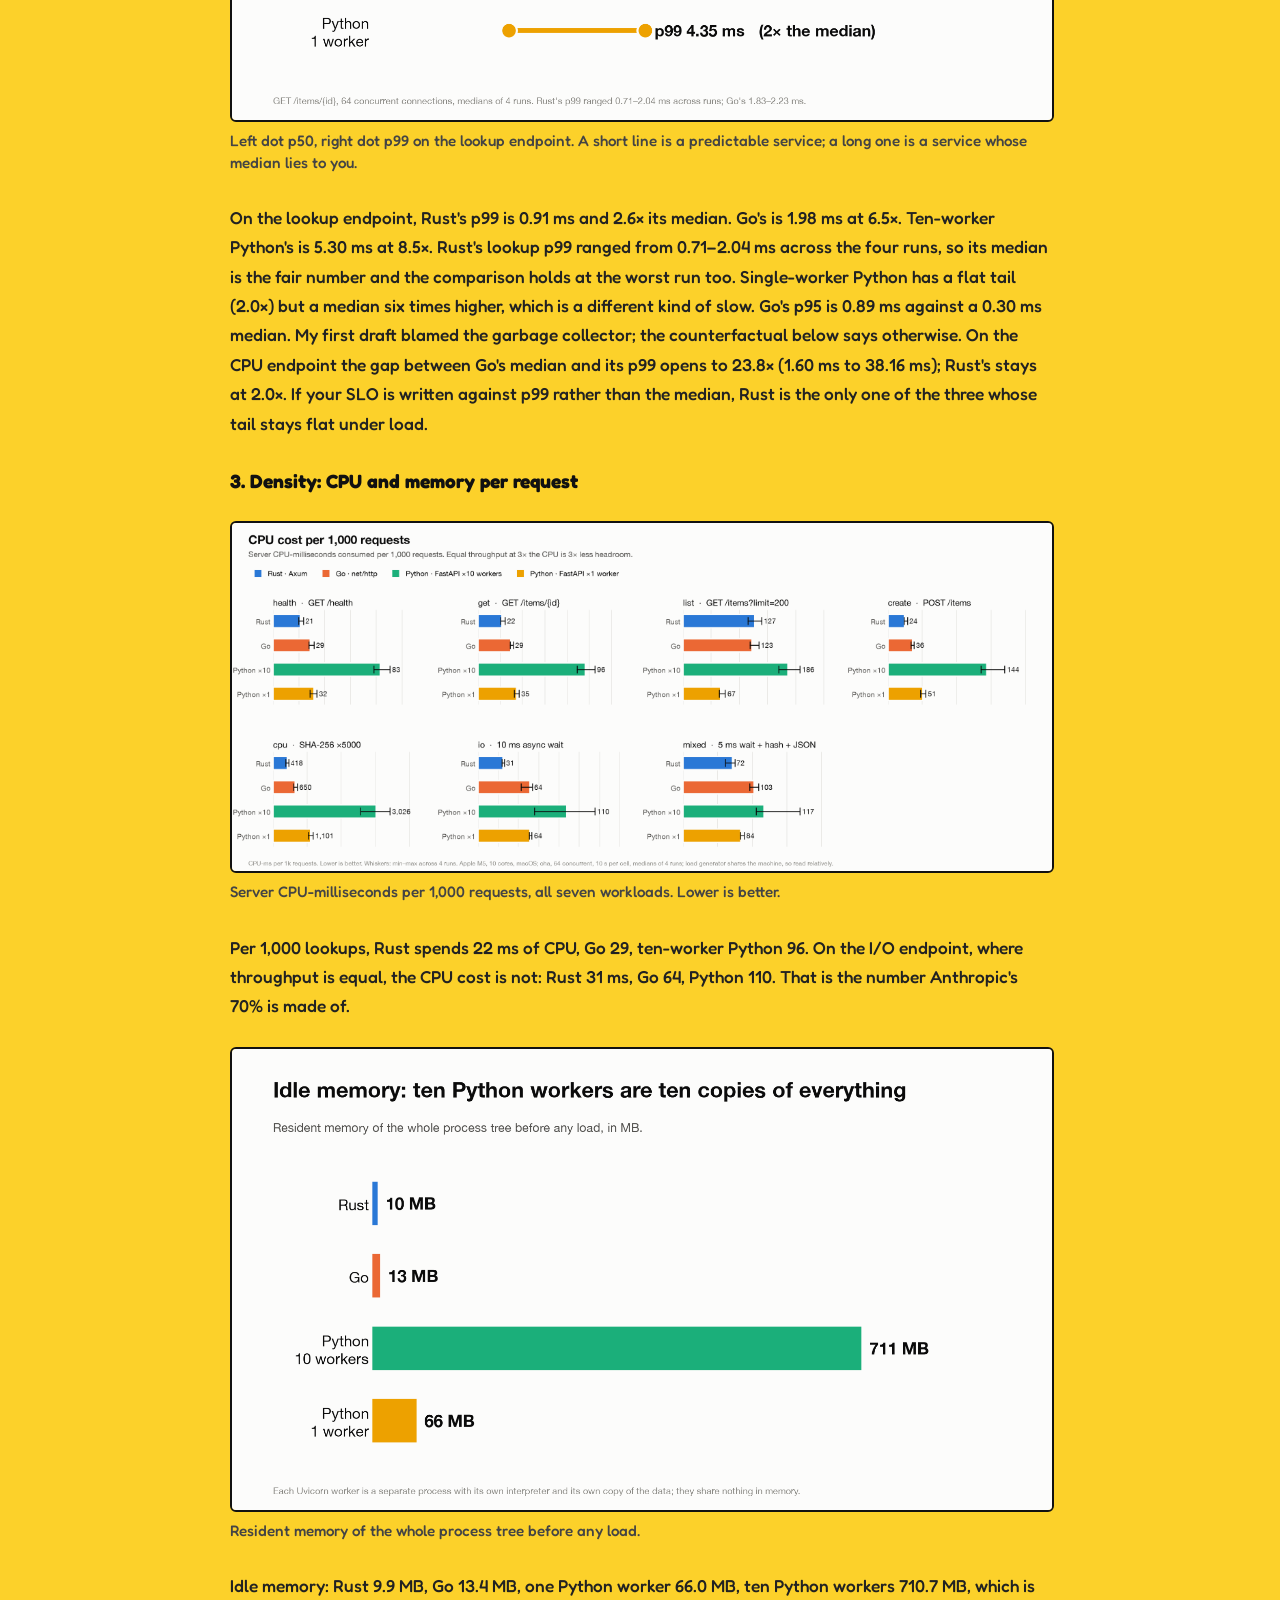
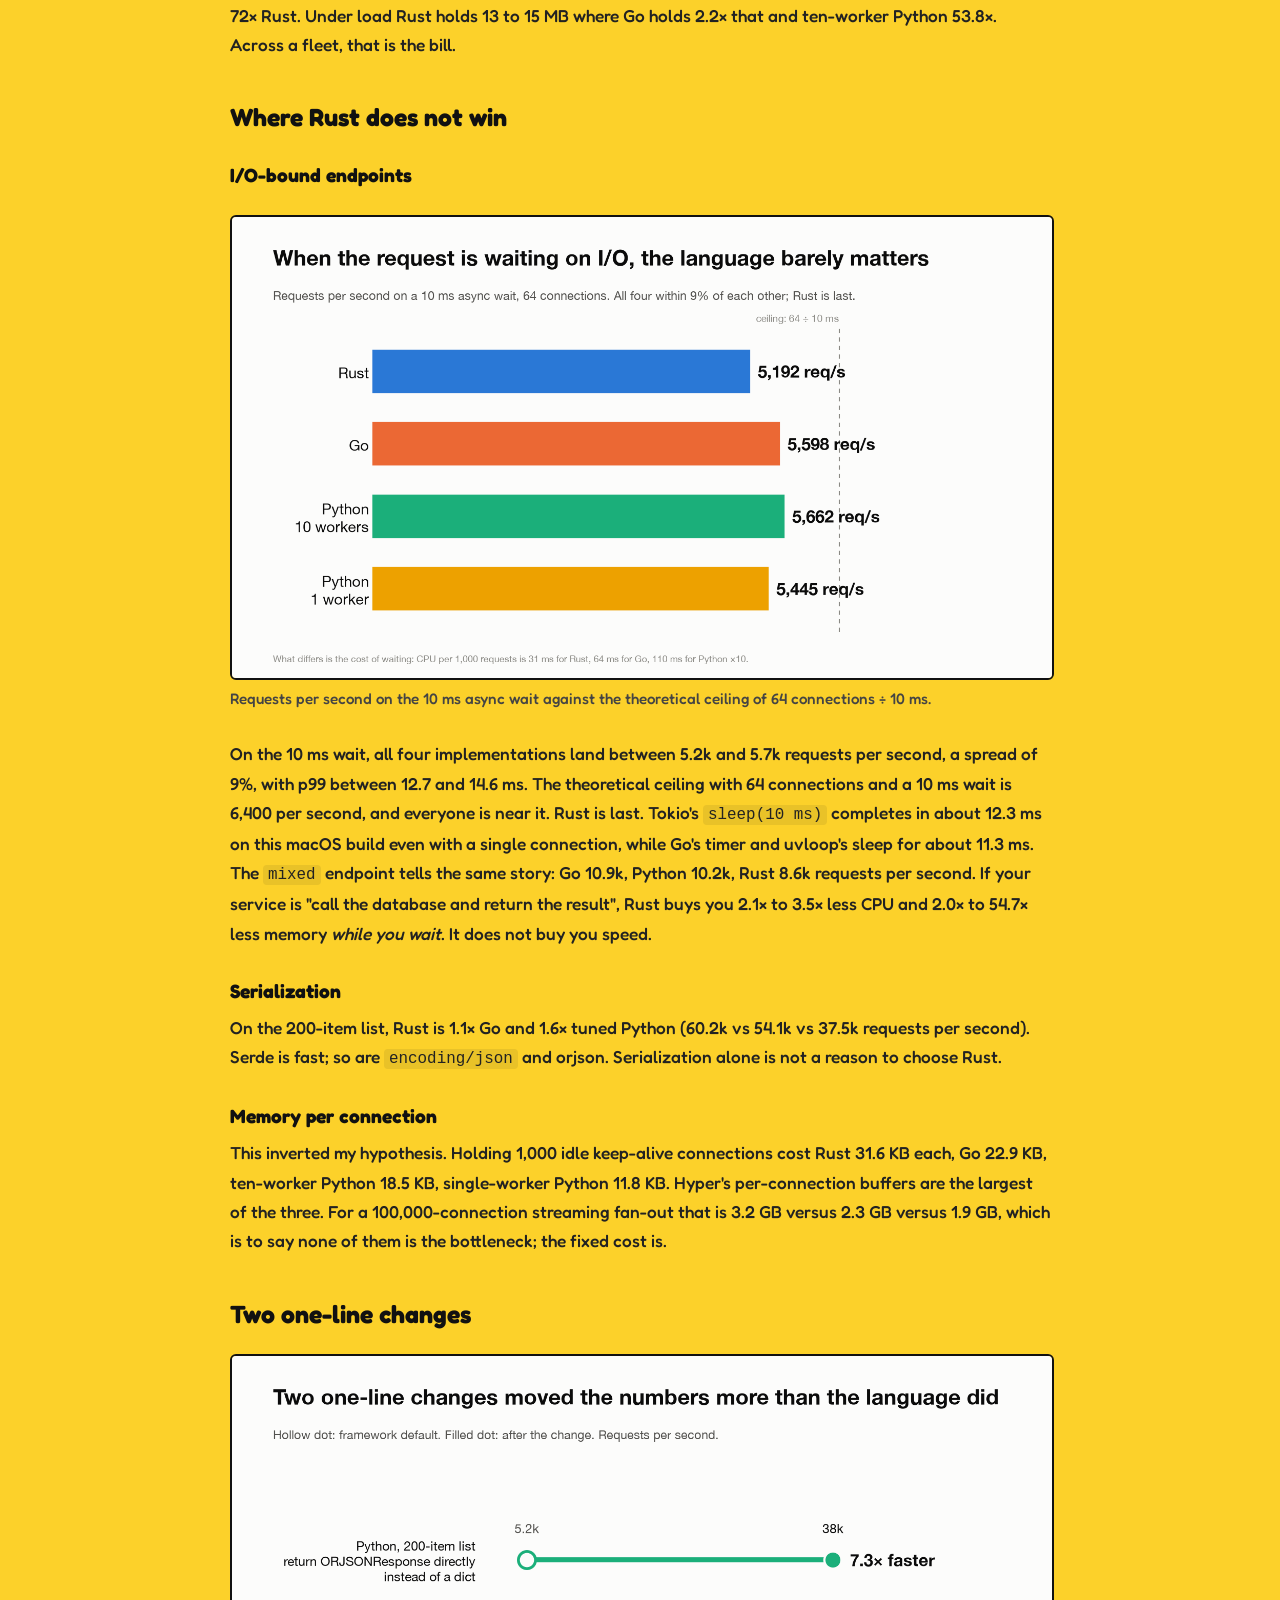
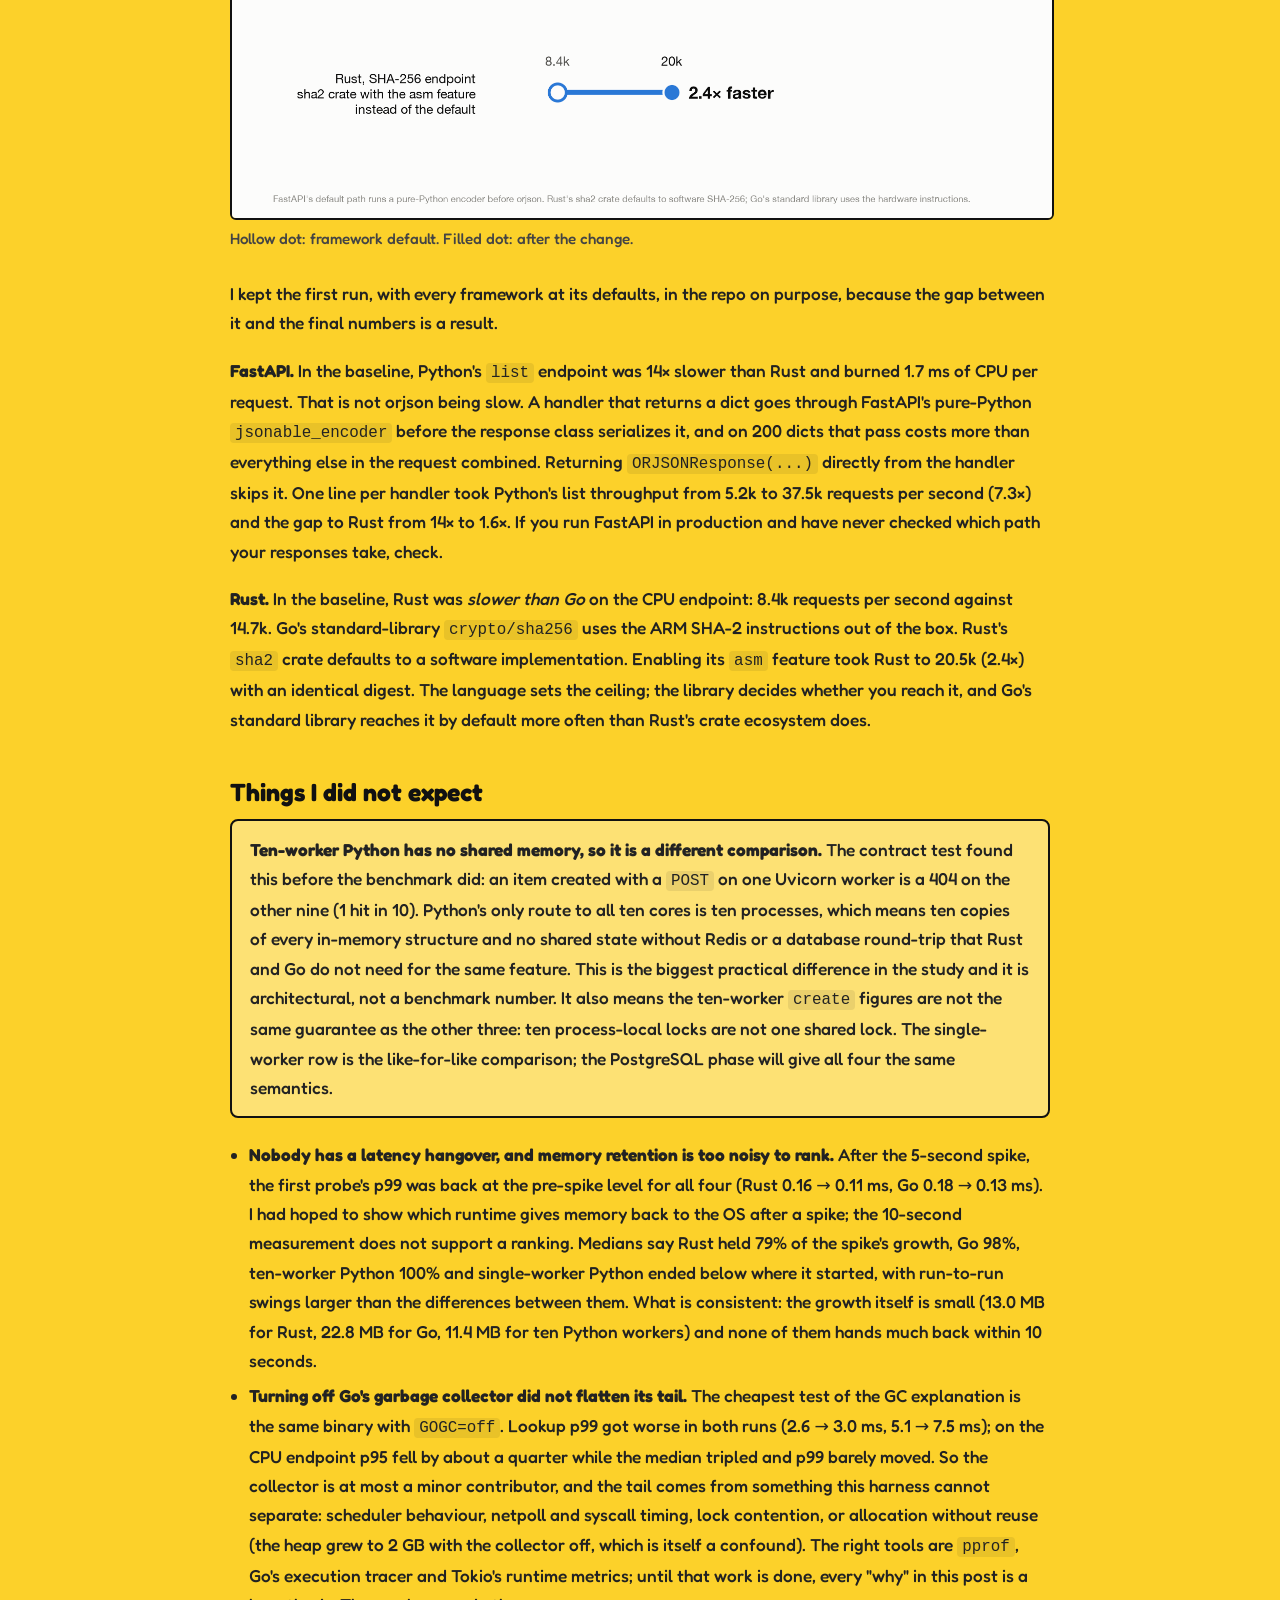
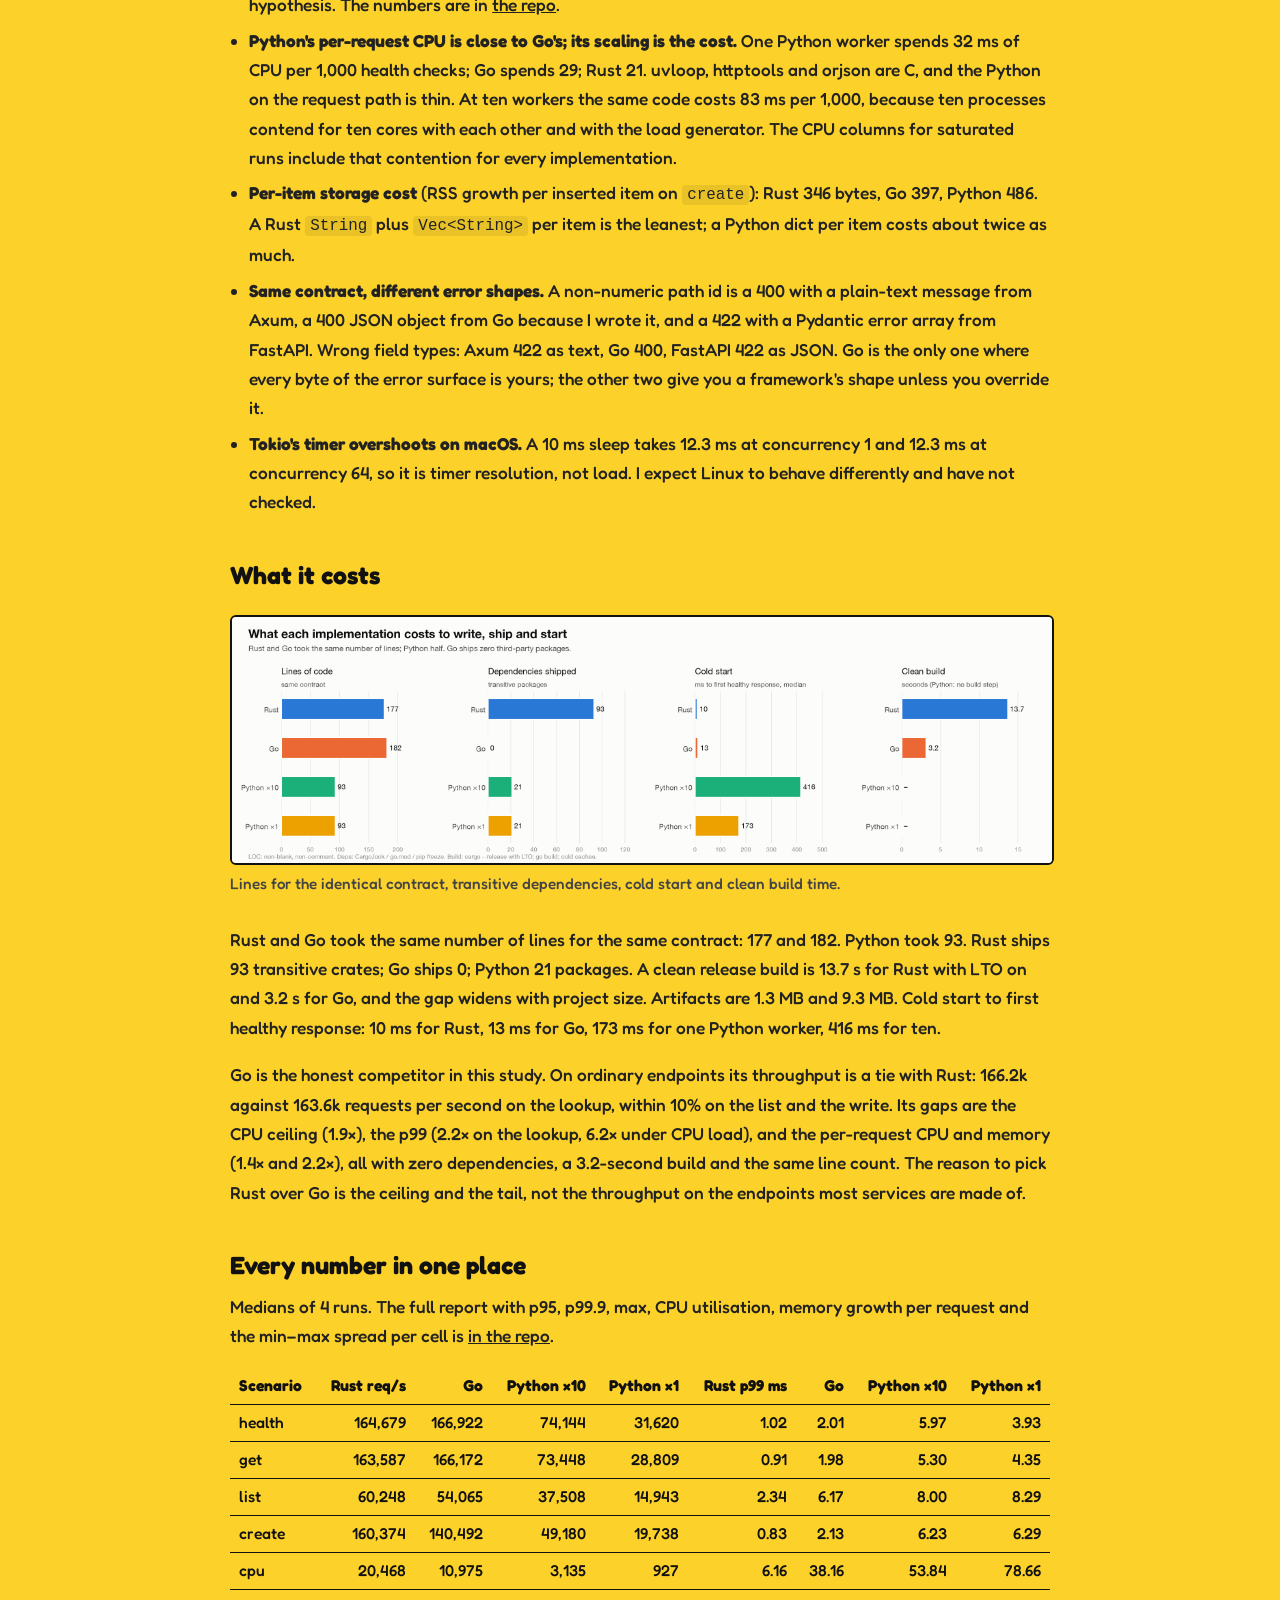
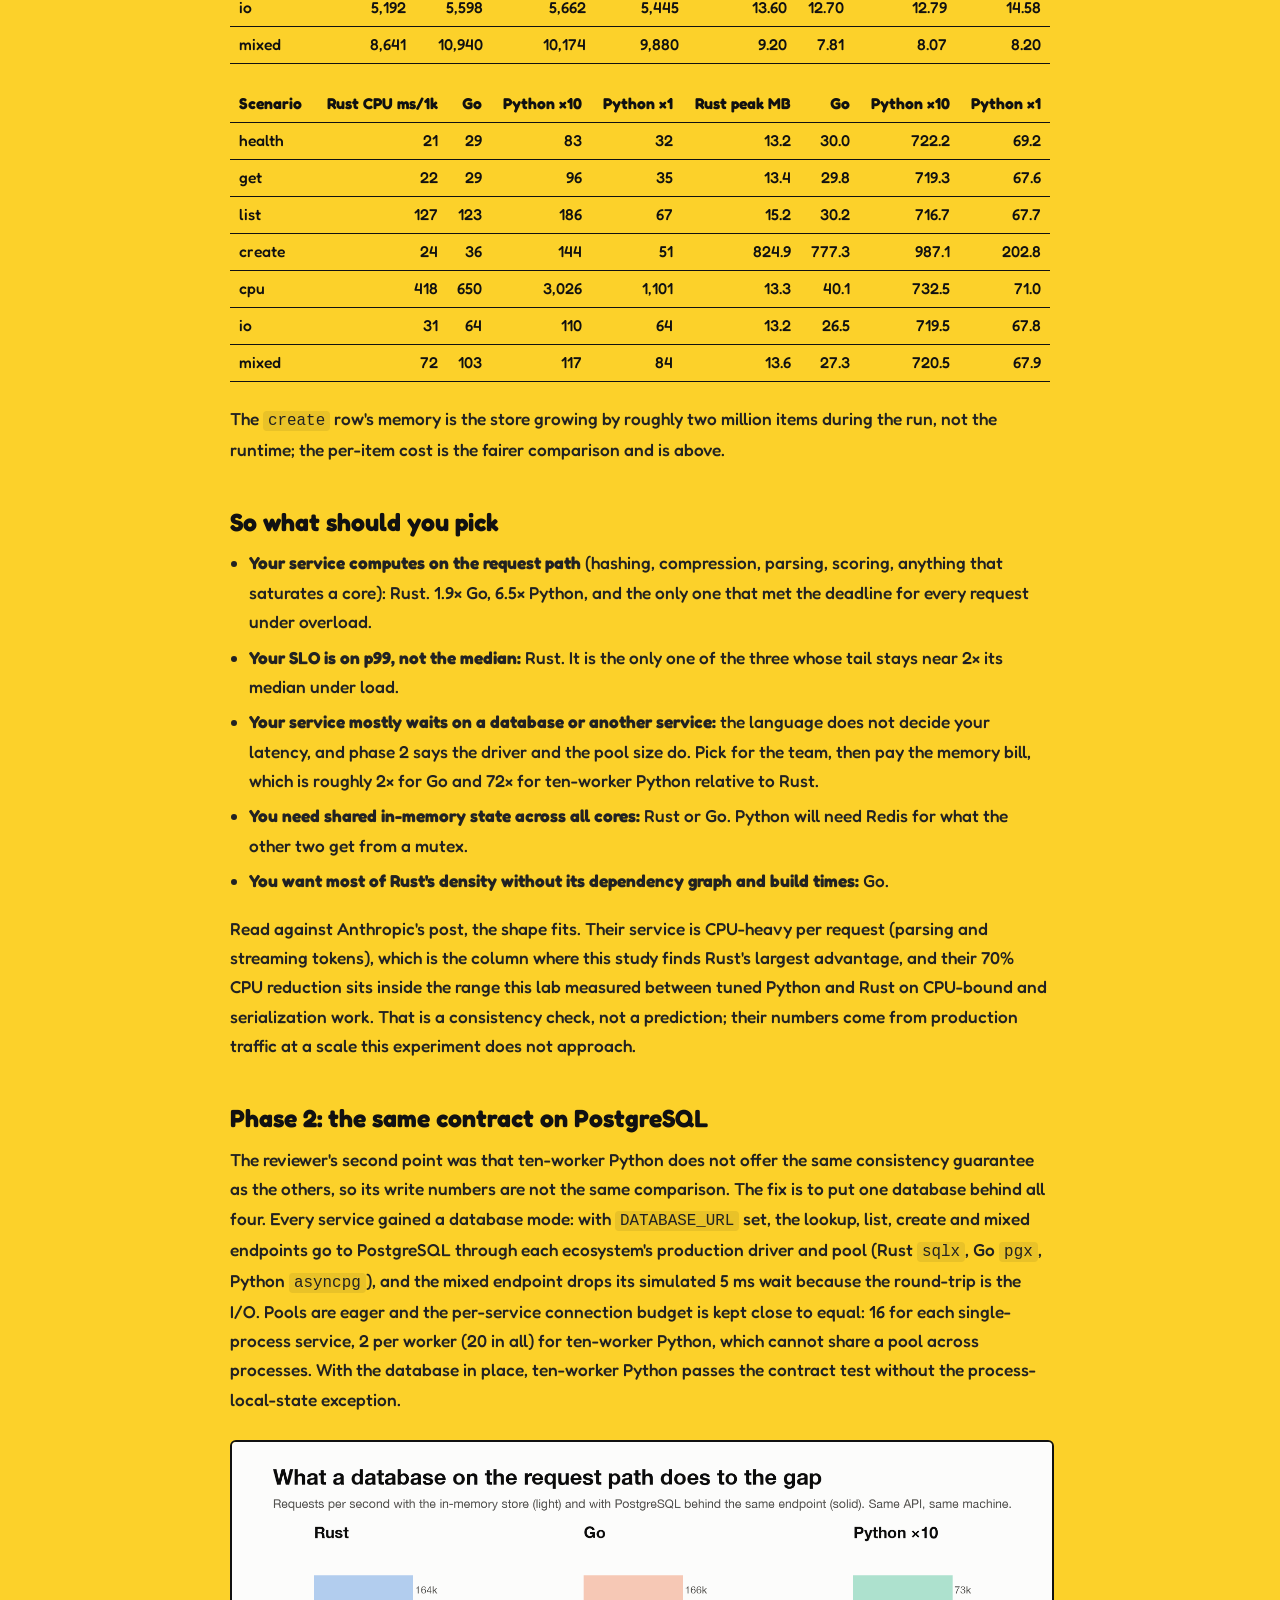
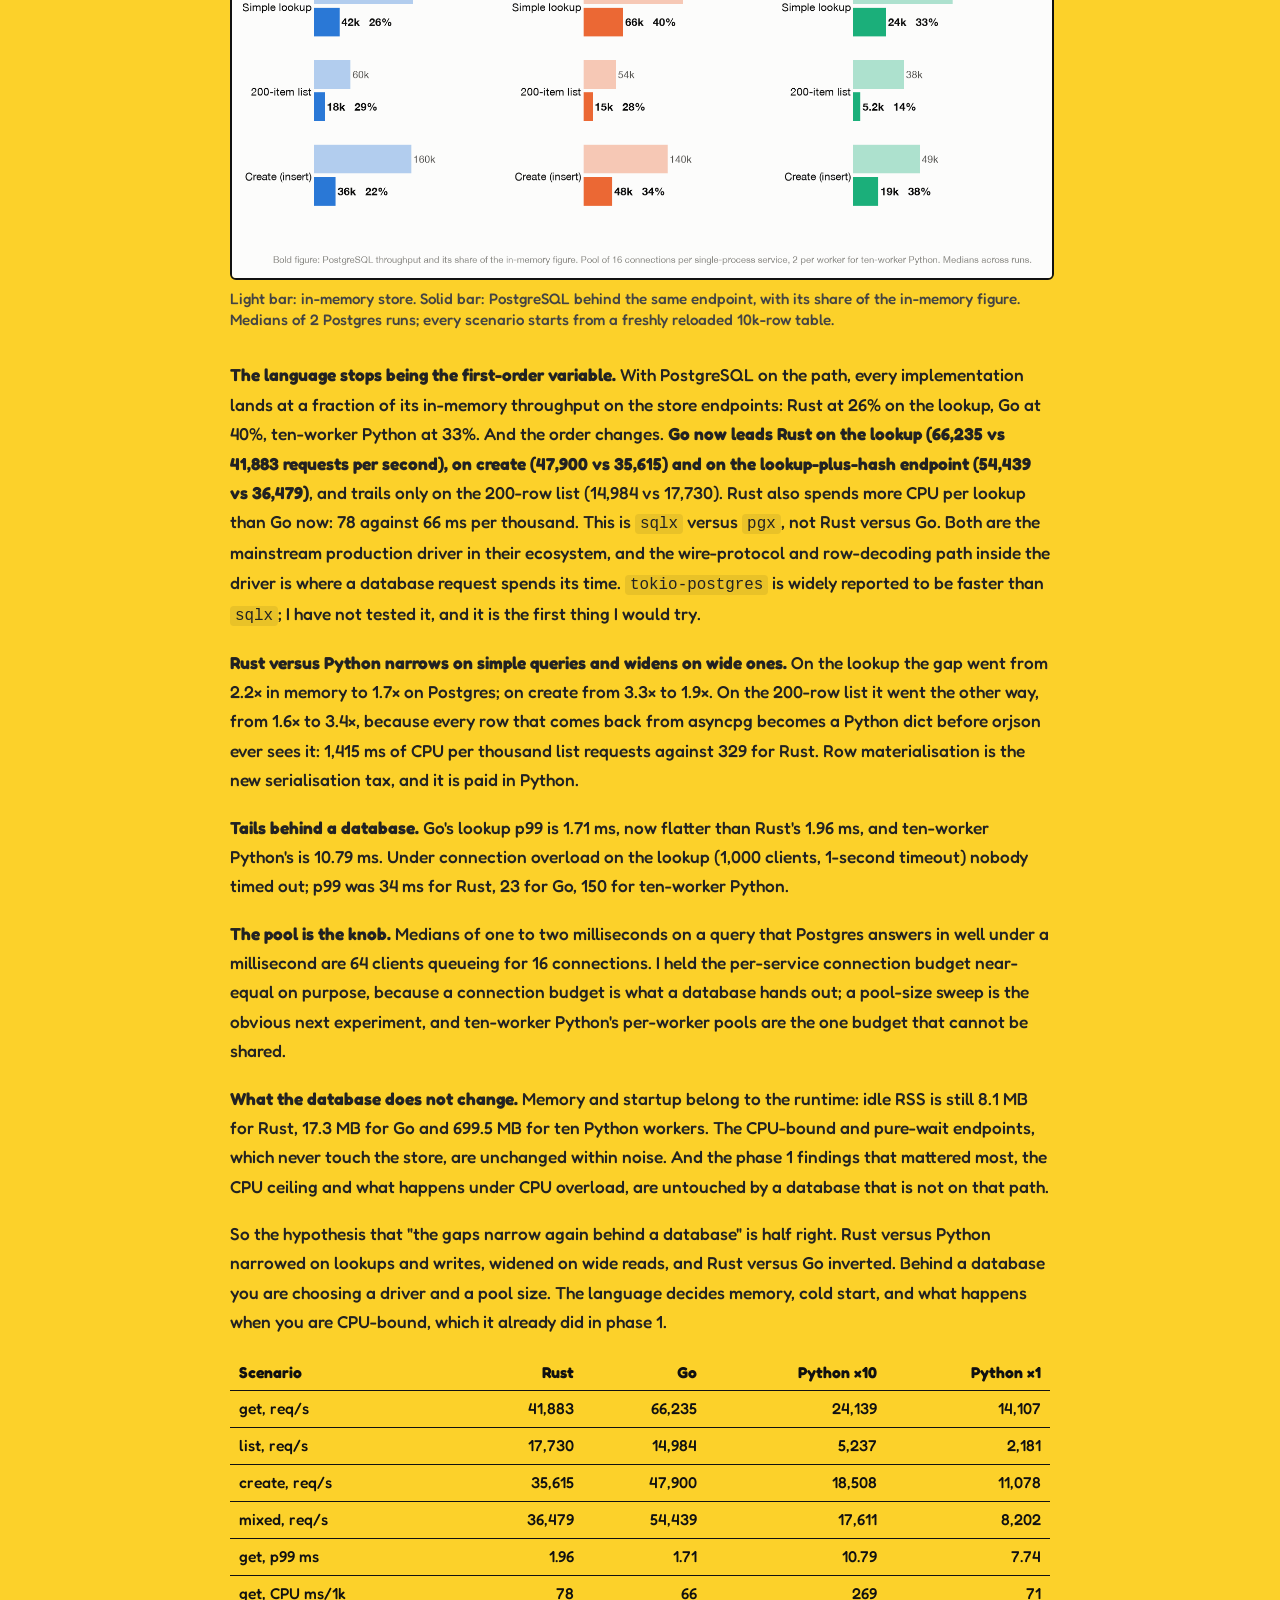
==== commit aff3a164: "Blog post: Phase 2, the same contract on PostgreSQL Co-Authored-By: Claude Fable 5.1 <noreply@anthro" ====
--- a/blog/api-performance-lab/index.html
+++ b/blog/api-performance-lab/index.html
@@ -59,8 +59,8 @@
             <a class="back" href="/">← pradnya.dev</a>
             <article>
                 <h1>Benchmarking API Performance: Python vs Go vs Rust</h1>
-                <p class="dek">Same API, three production stacks, nine metrics. Where Rust actually matters, and where it doesn't. I built the same API in Rust, Go and Python with each ecosystem's production stack, wrote down six hypotheses, and measured seven workloads on nine metrics across 4 full runs. Rust wins on CPU-bound work and tail latency, the language barely matters when the request is waiting on I/O, and two one-line changes moved the numbers more than the language did.</p>
-                <p class="meta">November 2026 · 18 minute read · <a href="https://github.com/pradnyaw25/api-performance-lab">code, harness and raw data</a></p>
+                <p class="dek">Same API, three production stacks, nine metrics. Where Rust actually matters, and where it doesn't. I built the same API in Rust, Go and Python with each ecosystem's production stack, wrote down six hypotheses, and measured seven workloads on nine metrics across 4 full runs. Rust wins on CPU-bound work and tail latency, the language barely matters when the request is waiting on I/O, two one-line changes moved the numbers more than the language did, and with PostgreSQL on the path the driver mattered more than the language.</p>
+                <p class="meta">November 2026, updated with Phase 2 · 22 minute read · <a href="https://github.com/pradnyaw25/api-performance-lab">code, harness and raw data</a></p>
 
                 <h2>Why I did this</h2>
                 <p>On 25 November 2026 Anthropic published <a href="https://www.anthropic.com/research/migrating-api-to-rust">Migrating our Messages API to Rust</a>, describing a full rewrite of their Messages API from Python to Rust. The numbers they report are the kind that get a language chosen: about 70% less CPU per request, more than 80% less memory per request, and roughly 20% lower median time to first token, after public traffic moved to Rust in September 2026. Their CPU figure is for one region and their latency figure is from a subset of Claude Code traffic, and their post is about the verification work far more than about Rust itself. It is a production migration at a scale where traffic had grown roughly 1,800× in under three years.</p>
@@ -226,18 +226,43 @@
                 <ul>
                     <li><strong>Your service computes on the request path</strong> (hashing, compression, parsing, scoring, anything that saturates a core): Rust. 1.9× Go, 6.5× Python, and the only one that met the deadline for every request under overload.</li>
                     <li><strong>Your SLO is on p99, not the median:</strong> Rust. It is the only one of the three whose tail stays near 2× its median under load.</li>
-                    <li><strong>Your service mostly waits on a database or another service:</strong> the language does not decide your latency. Pick for the team, then pay the memory and CPU bill, which is roughly 2× for Go and 72× for ten-worker Python relative to Rust.</li>
+                    <li><strong>Your service mostly waits on a database or another service:</strong> the language does not decide your latency, and phase 2 says the driver and the pool size do. Pick for the team, then pay the memory bill, which is roughly 2× for Go and 72× for ten-worker Python relative to Rust.</li>
                     <li><strong>You need shared in-memory state across all cores:</strong> Rust or Go. Python will need Redis for what the other two get from a mutex.</li>
                     <li><strong>You want most of Rust's density without its dependency graph and build times:</strong> Go.</li>
                 </ul>
                 <p>Read against Anthropic's post, the shape fits. Their service is CPU-heavy per request (parsing and streaming tokens), which is the column where this study finds Rust's largest advantage, and their 70% CPU reduction sits inside the range this lab measured between tuned Python and Rust on CPU-bound and serialization work. That is a consistency check, not a prediction; their numbers come from production traffic at a scale this experiment does not approach.</p>
+
+                <h2>Phase 2: the same contract on PostgreSQL</h2>
+                <p>The reviewer's second point was that ten-worker Python does not offer the same consistency guarantee as the others, so its write numbers are not the same comparison. The fix is to put one database behind all four. Every service gained a database mode: with <code>DATABASE_URL</code> set, the lookup, list, create and mixed endpoints go to PostgreSQL through each ecosystem's production driver and pool (Rust <code>sqlx</code>, Go <code>pgx</code>, Python <code>asyncpg</code>), and the mixed endpoint drops its simulated 5 ms wait because the round-trip is the I/O. Pools are eager and the per-service connection budget is kept close to equal: 16 for each single-process service, 2 per worker (20 in all) for ten-worker Python, which cannot share a pool across processes. With the database in place, ten-worker Python passes the contract test without the process-local-state exception.</p>
+                <figure>
+                    <img src="charts/simple/p1-memory-vs-postgres.png" alt="Per language, requests per second with the in-memory store and with PostgreSQL on four endpoints">
+                    <figcaption>Light bar: in-memory store. Solid bar: PostgreSQL behind the same endpoint, with its share of the in-memory figure. Medians of 2 Postgres runs; every scenario starts from a freshly reloaded 10k-row table.</figcaption>
+                </figure>
+                <p><strong>The language stops being the first-order variable.</strong> With PostgreSQL on the path, every implementation lands at a fraction of its in-memory throughput on the store endpoints: Rust at 26% on the lookup, Go at 40%, ten-worker Python at 33%. And the order changes. <strong>Go now leads Rust on the lookup (66,235 vs 41,883 requests per second), on create (47,900 vs 35,615) and on the lookup-plus-hash endpoint (54,439 vs 36,479)</strong>, and trails only on the 200-row list (14,984 vs 17,730). Rust also spends more CPU per lookup than Go now: 78 against 66 ms per thousand. This is <code>sqlx</code> versus <code>pgx</code>, not Rust versus Go. Both are the mainstream production driver in their ecosystem, and the wire-protocol and row-decoding path inside the driver is where a database request spends its time. <code>tokio-postgres</code> is widely reported to be faster than <code>sqlx</code>; I have not tested it, and it is the first thing I would try.</p>
+                <p><strong>Rust versus Python narrows on simple queries and widens on wide ones.</strong> On the lookup the gap went from 2.2× in memory to 1.7× on Postgres; on create from 3.3× to 1.9×. On the 200-row list it went the other way, from 1.6× to 3.4×, because every row that comes back from asyncpg becomes a Python dict before orjson ever sees it: 1,415 ms of CPU per thousand list requests against 329 for Rust. Row materialisation is the new serialisation tax, and it is paid in Python.</p>
+                <p><strong>Tails behind a database.</strong> Go's lookup p99 is 1.71 ms, now flatter than Rust's 1.96 ms, and ten-worker Python's is 10.79 ms. Under connection overload on the lookup (1,000 clients, 1-second timeout) nobody timed out; p99 was 34 ms for Rust, 23 for Go, 150 for ten-worker Python.</p>
+                <p><strong>The pool is the knob.</strong> Medians of one to two milliseconds on a query that Postgres answers in well under a millisecond are 64 clients queueing for 16 connections. I held the per-service connection budget near-equal on purpose, because a connection budget is what a database hands out; a pool-size sweep is the obvious next experiment, and ten-worker Python's per-worker pools are the one budget that cannot be shared.</p>
+                <p><strong>What the database does not change.</strong> Memory and startup belong to the runtime: idle RSS is still 8.1 MB for Rust, 17.3 MB for Go and 699.5 MB for ten Python workers. The CPU-bound and pure-wait endpoints, which never touch the store, are unchanged within noise. And the phase 1 findings that mattered most, the CPU ceiling and what happens under CPU overload, are untouched by a database that is not on that path.</p>
+                <p>So the hypothesis that "the gaps narrow again behind a database" is half right. Rust versus Python narrowed on lookups and writes, widened on wide reads, and Rust versus Go inverted. Behind a database you are choosing a driver and a pool size. The language decides memory, cold start, and what happens when you are CPU-bound, which it already did in phase 1.</p>
+                <div class="scroll"><table>
+                    <tr><th>Scenario</th><th class="num">Rust</th><th class="num">Go</th><th class="num">Python ×10</th><th class="num">Python ×1</th></tr>
+                    <tr><td>get, req/s</td><td class="num">41,883</td><td class="num">66,235</td><td class="num">24,139</td><td class="num">14,107</td></tr>
+                    <tr><td>list, req/s</td><td class="num">17,730</td><td class="num">14,984</td><td class="num">5,237</td><td class="num">2,181</td></tr>
+                    <tr><td>create, req/s</td><td class="num">35,615</td><td class="num">47,900</td><td class="num">18,508</td><td class="num">11,078</td></tr>
+                    <tr><td>mixed, req/s</td><td class="num">36,479</td><td class="num">54,439</td><td class="num">17,611</td><td class="num">8,202</td></tr>
+                    <tr><td>get, p99 ms</td><td class="num">1.96</td><td class="num">1.71</td><td class="num">10.79</td><td class="num">7.74</td></tr>
+                    <tr><td>get, CPU ms/1k</td><td class="num">78</td><td class="num">66</td><td class="num">269</td><td class="num">71</td></tr>
+                    <tr><td>idle RSS MB</td><td class="num">8.1</td><td class="num">17.3</td><td class="num">699.5</td><td class="num">65.0</td></tr>
+                    <tr><td>cold start ms</td><td class="num">22</td><td class="num">12</td><td class="num">328</td><td class="num">157</td></tr>
+                </table></div>
+                <p>PostgreSQL 17 on the same laptop, pool of 16 per single-process service and 2 per worker for ten-worker Python, medians of 2 runs. The full tables are in <a href="https://github.com/pradnyaw25/api-performance-lab/blob/main/results/aggregate-pg/REPORT.md">the repo</a>.</p>
 
                 <h2>Caveats</h2>
                 <ul>
                     <li><strong>Small scale.</strong> One laptop, 10-second windows, 4 runs, synthetic endpoints, no database. This is not production-level load of a large service, and it is not a migration study.</li>
                     <li><strong>Shared machine, and laptop noise.</strong> The load generator competes with the service for the same ten cores, which inflates CPU-per-request for every saturated run and caps absolute throughput for all of them equally. Run to run, Rust's lookup throughput swung from 138.7k–186.5k requests per second and its p99 from 0.71–2.04 ms, more than Go's spread, which is why every number here is a median of 4 runs with the range in the report, and why Rust against Go on those endpoints is reported as a tie rather than a win.</li>
                     <li><strong>macOS.</strong> <code>somaxconn</code> is 128 and Tokio's timer behaves differently from Linux. A Linux box with a separate load generator would change the absolute numbers and, I expect, none of the rankings.</li>
-                    <li><strong>In-memory store.</strong> Phase 2 is the same contract on PostgreSQL, where driver and connection-pool quality start to dominate and the gaps should narrow again.</li>
+                    <li><strong>Phase 2 is two runs, one pool size.</strong> The PostgreSQL numbers are medians of two runs with a fixed connection budget; a pool-size sweep and a second Rust driver (<code>tokio-postgres</code>) are the obvious next steps.</li>
                     <li><strong>Sampling.</strong> Memory is read from <code>ps</code> four times a second, so sub-250 ms spikes can be missed.</li>
                     <li><strong>What, not why.</strong> The harness measures what differs. Every explanation of why, whether garbage collection, scheduling or allocator behaviour, is a hypothesis: no profiles or runtime traces were collected, and the one counterfactual I ran rejected the first explanation I offered.</li>
                 </ul>
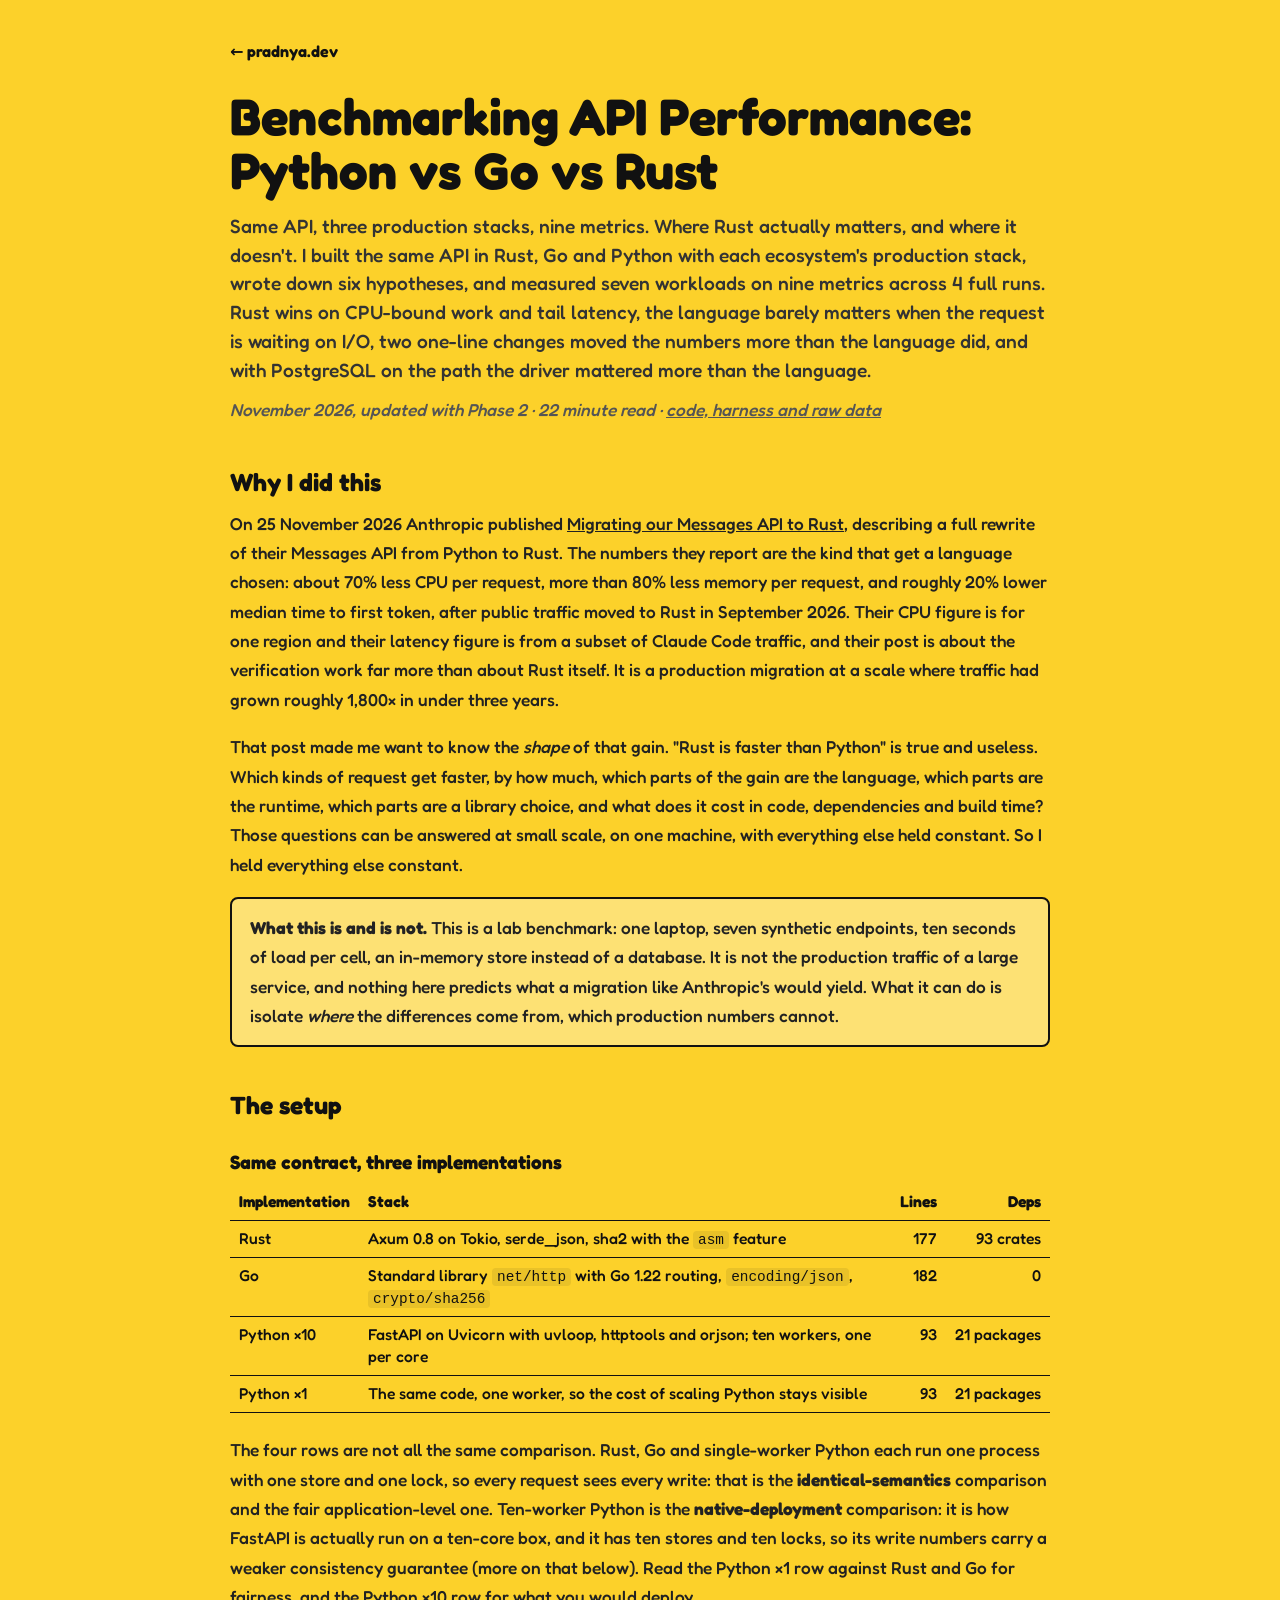
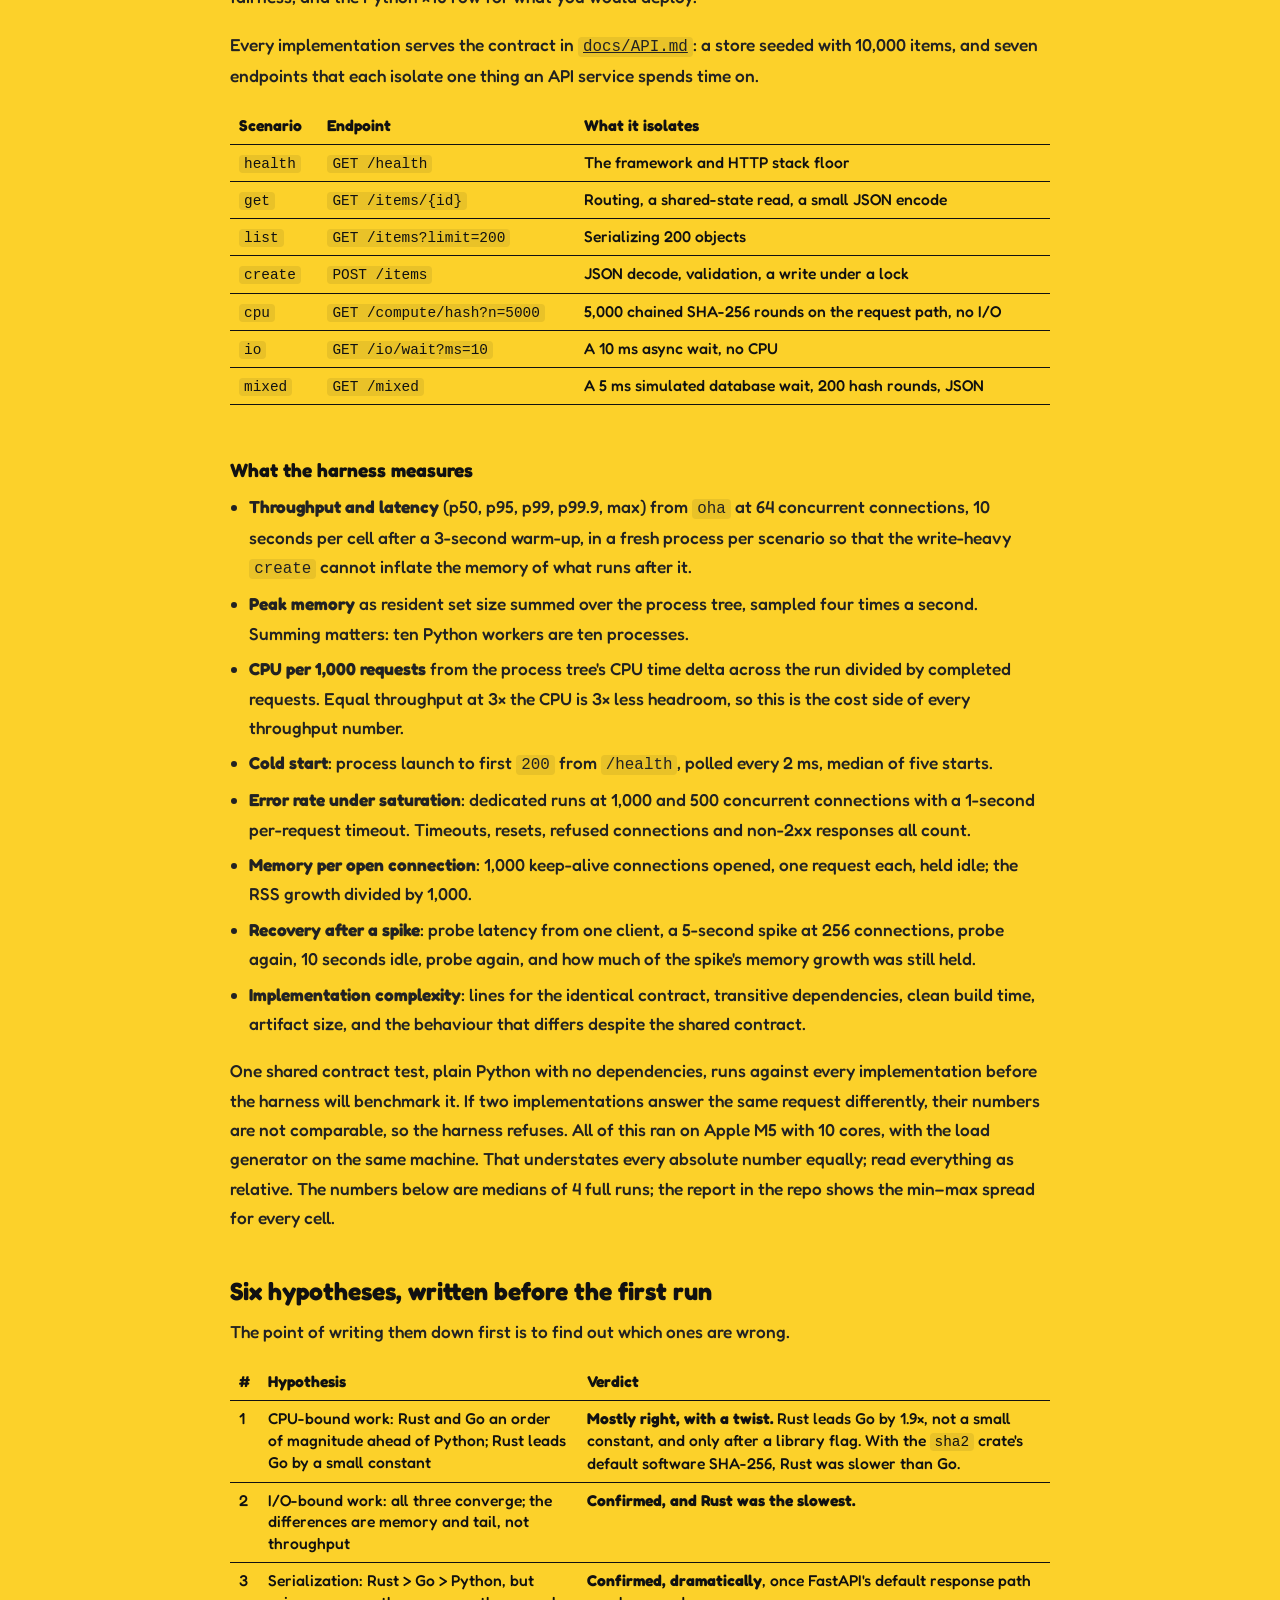
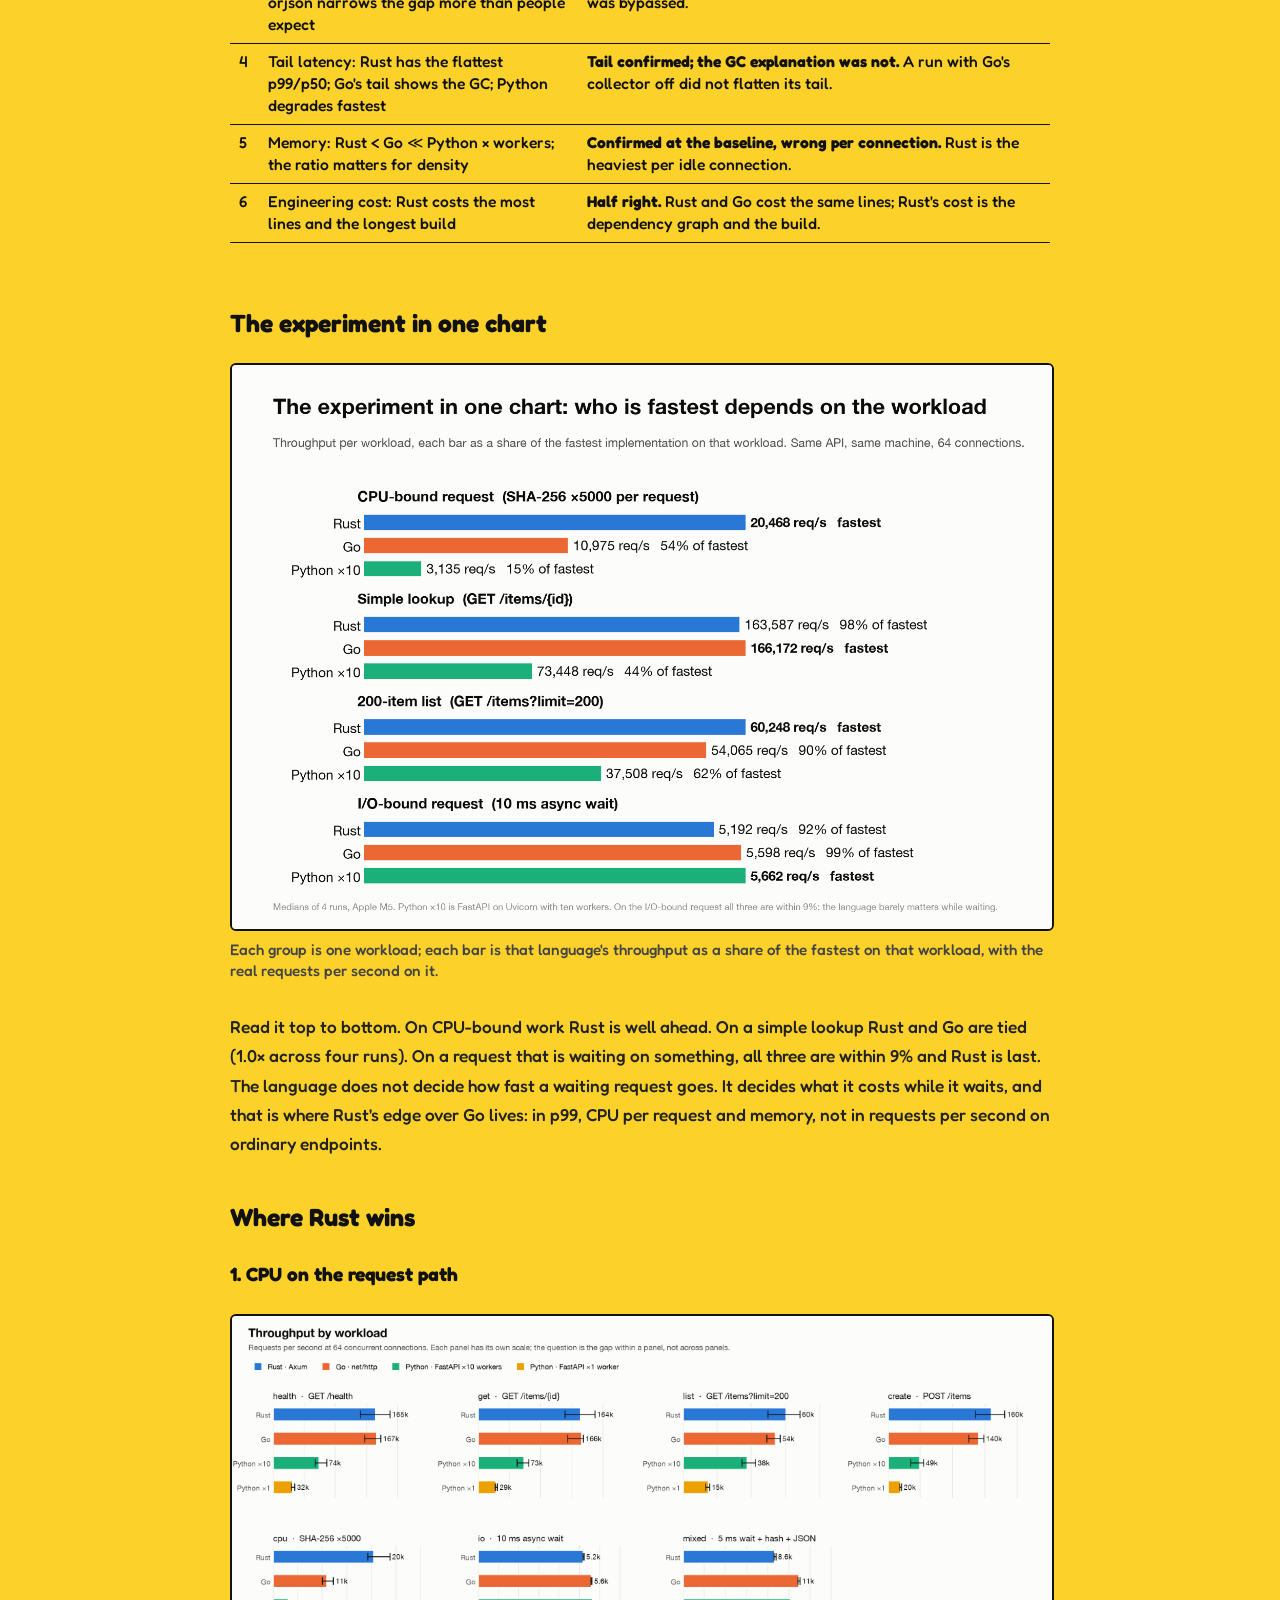
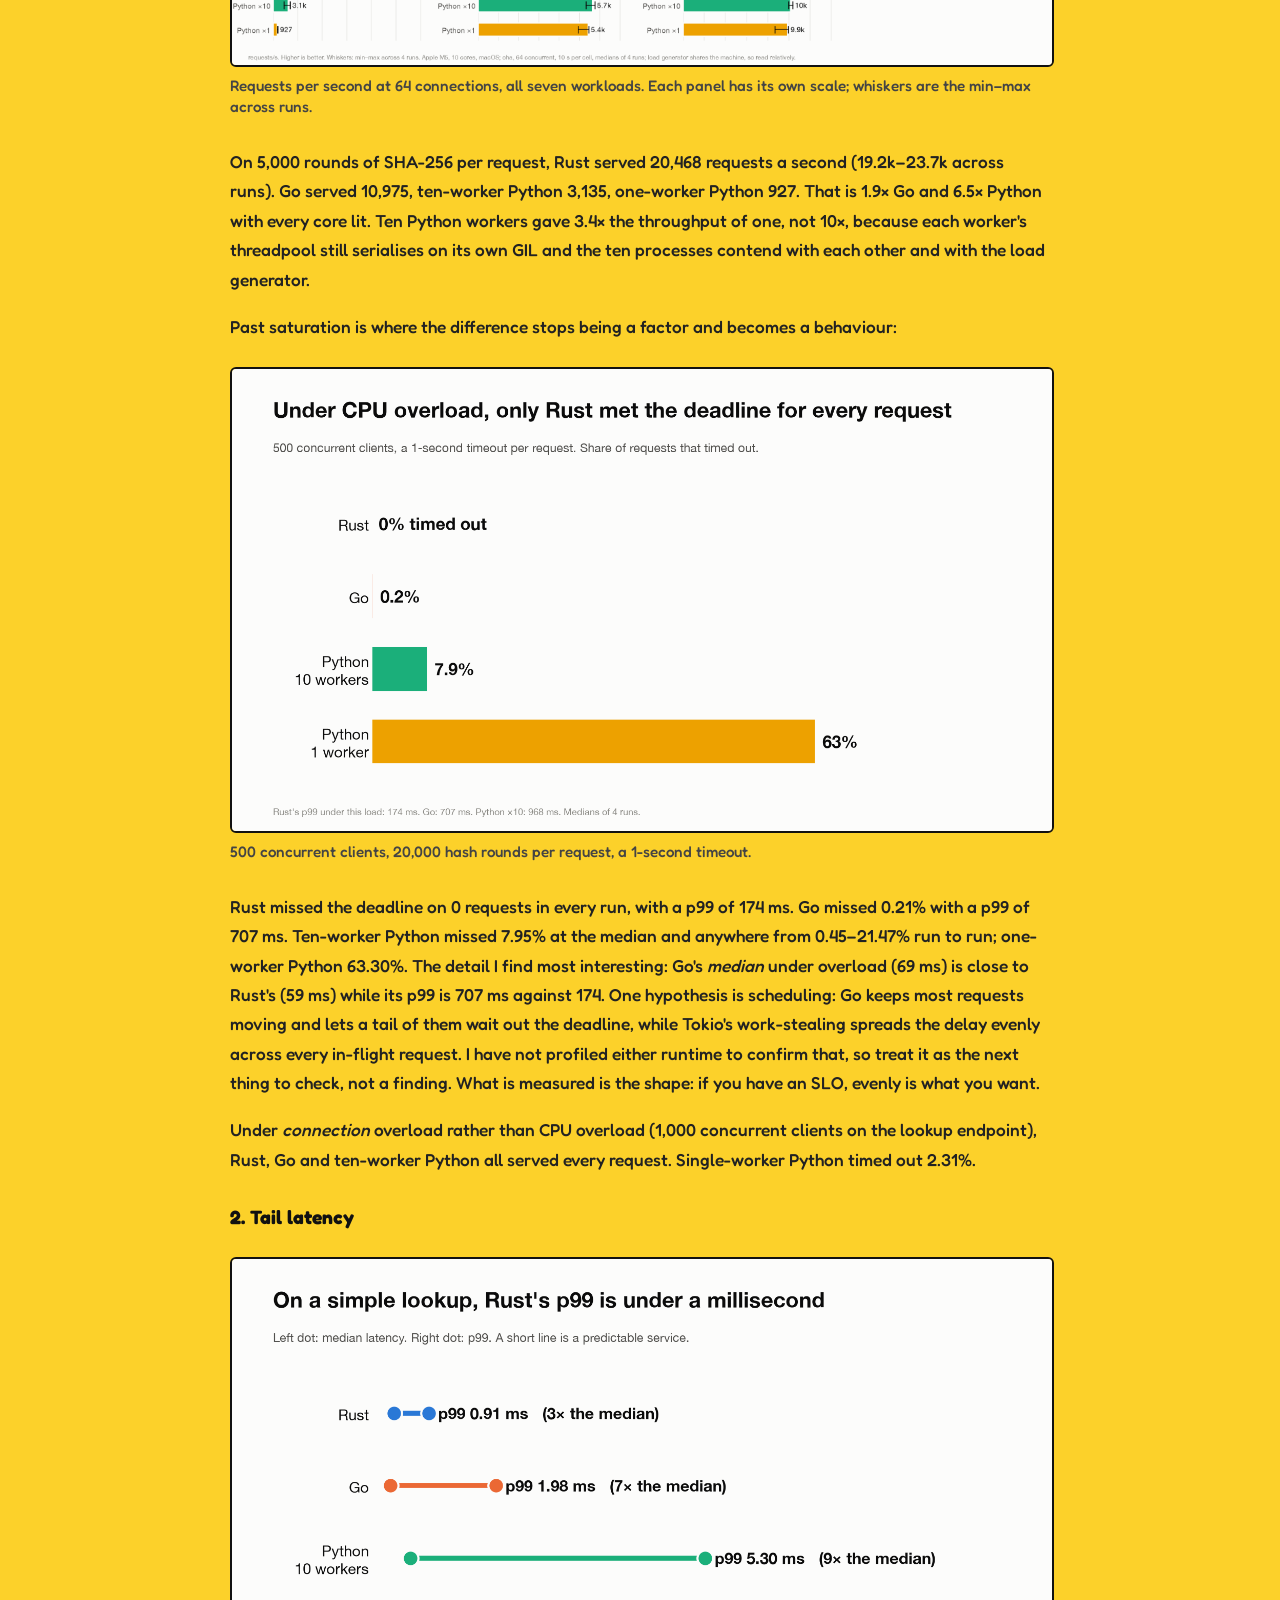
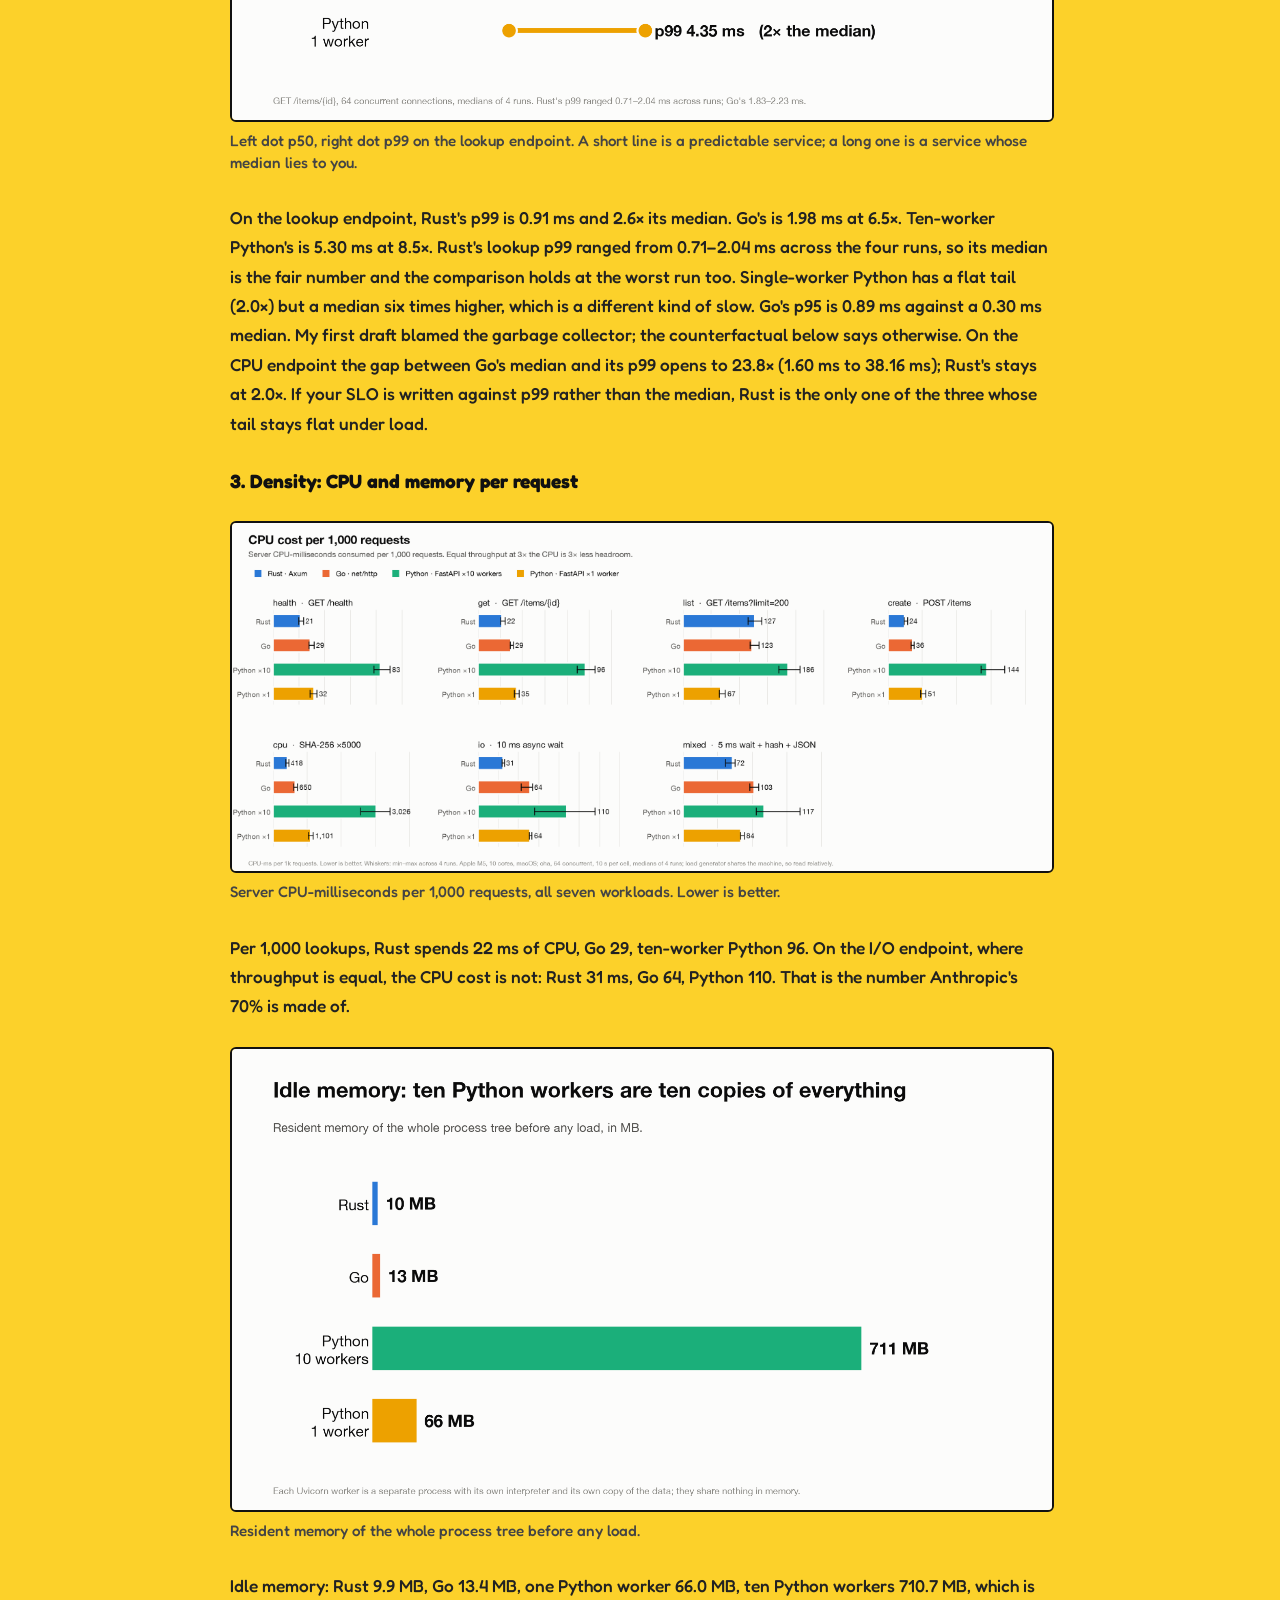
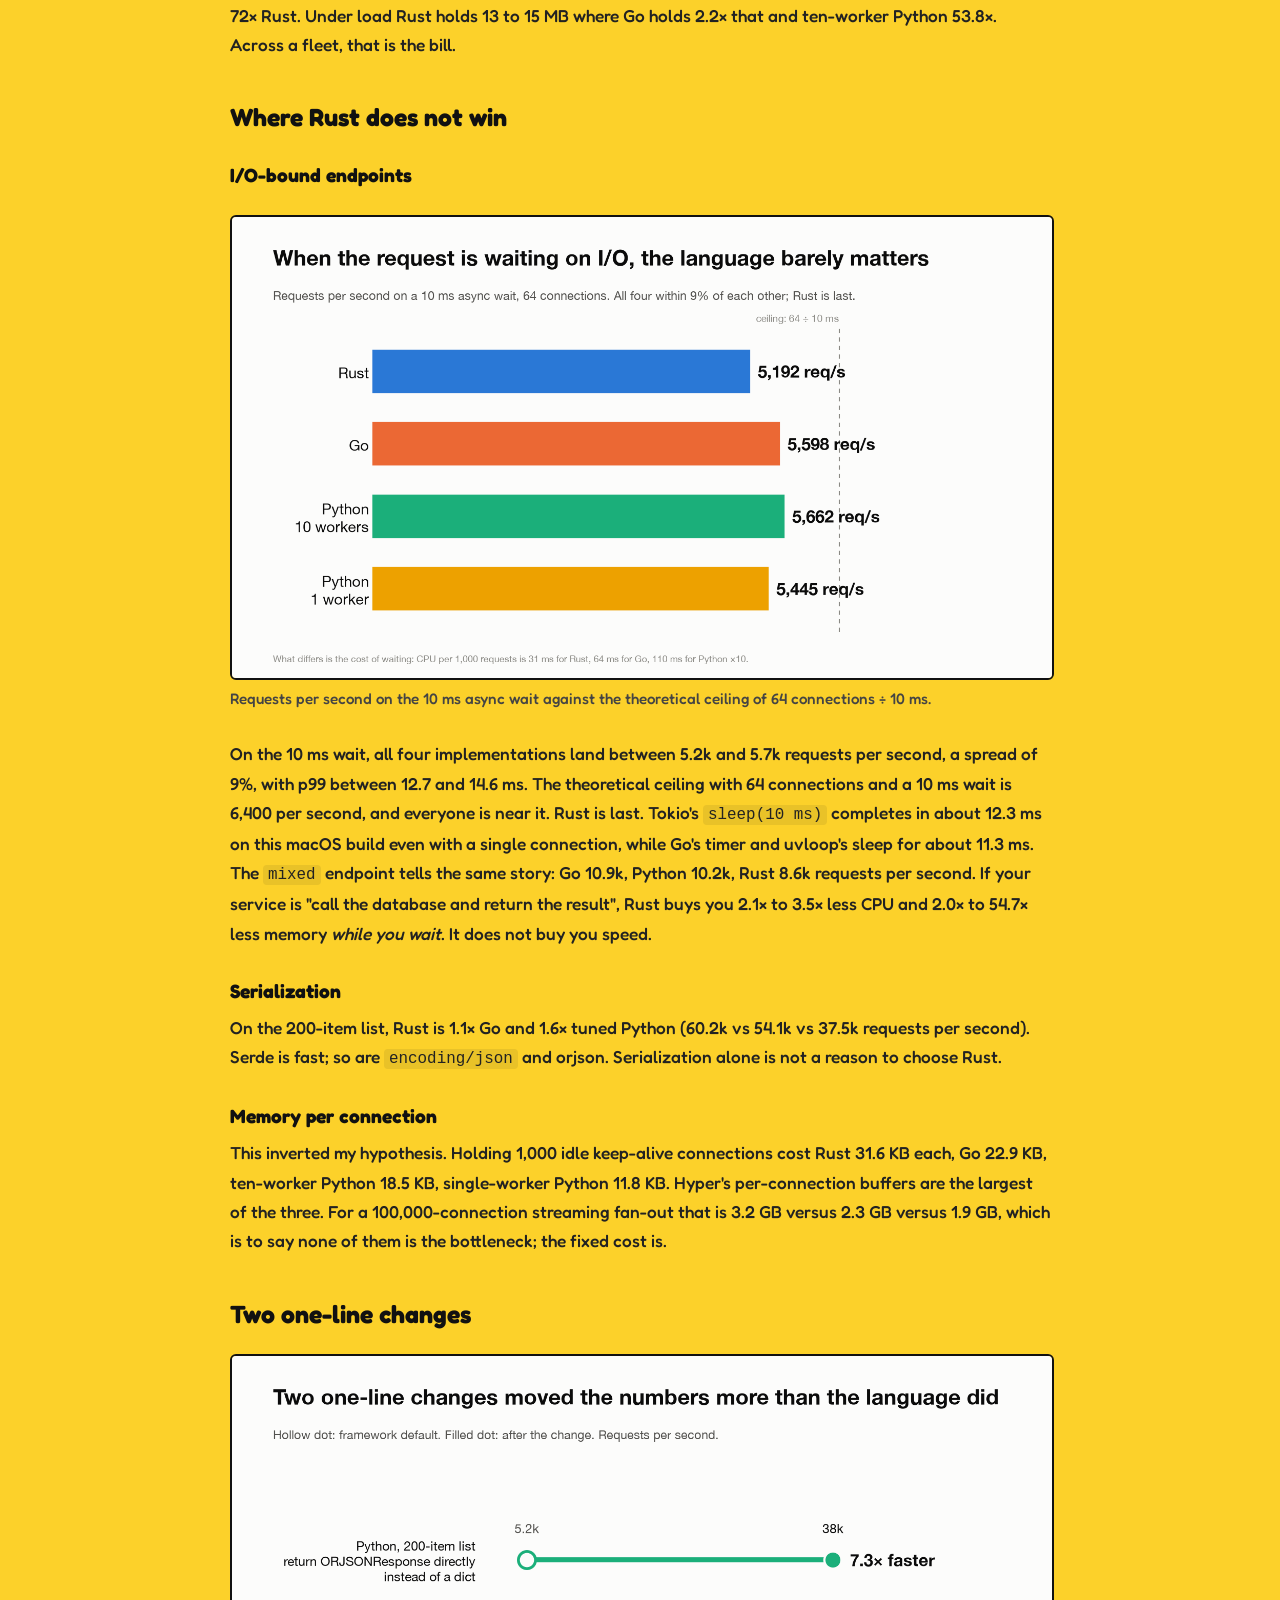
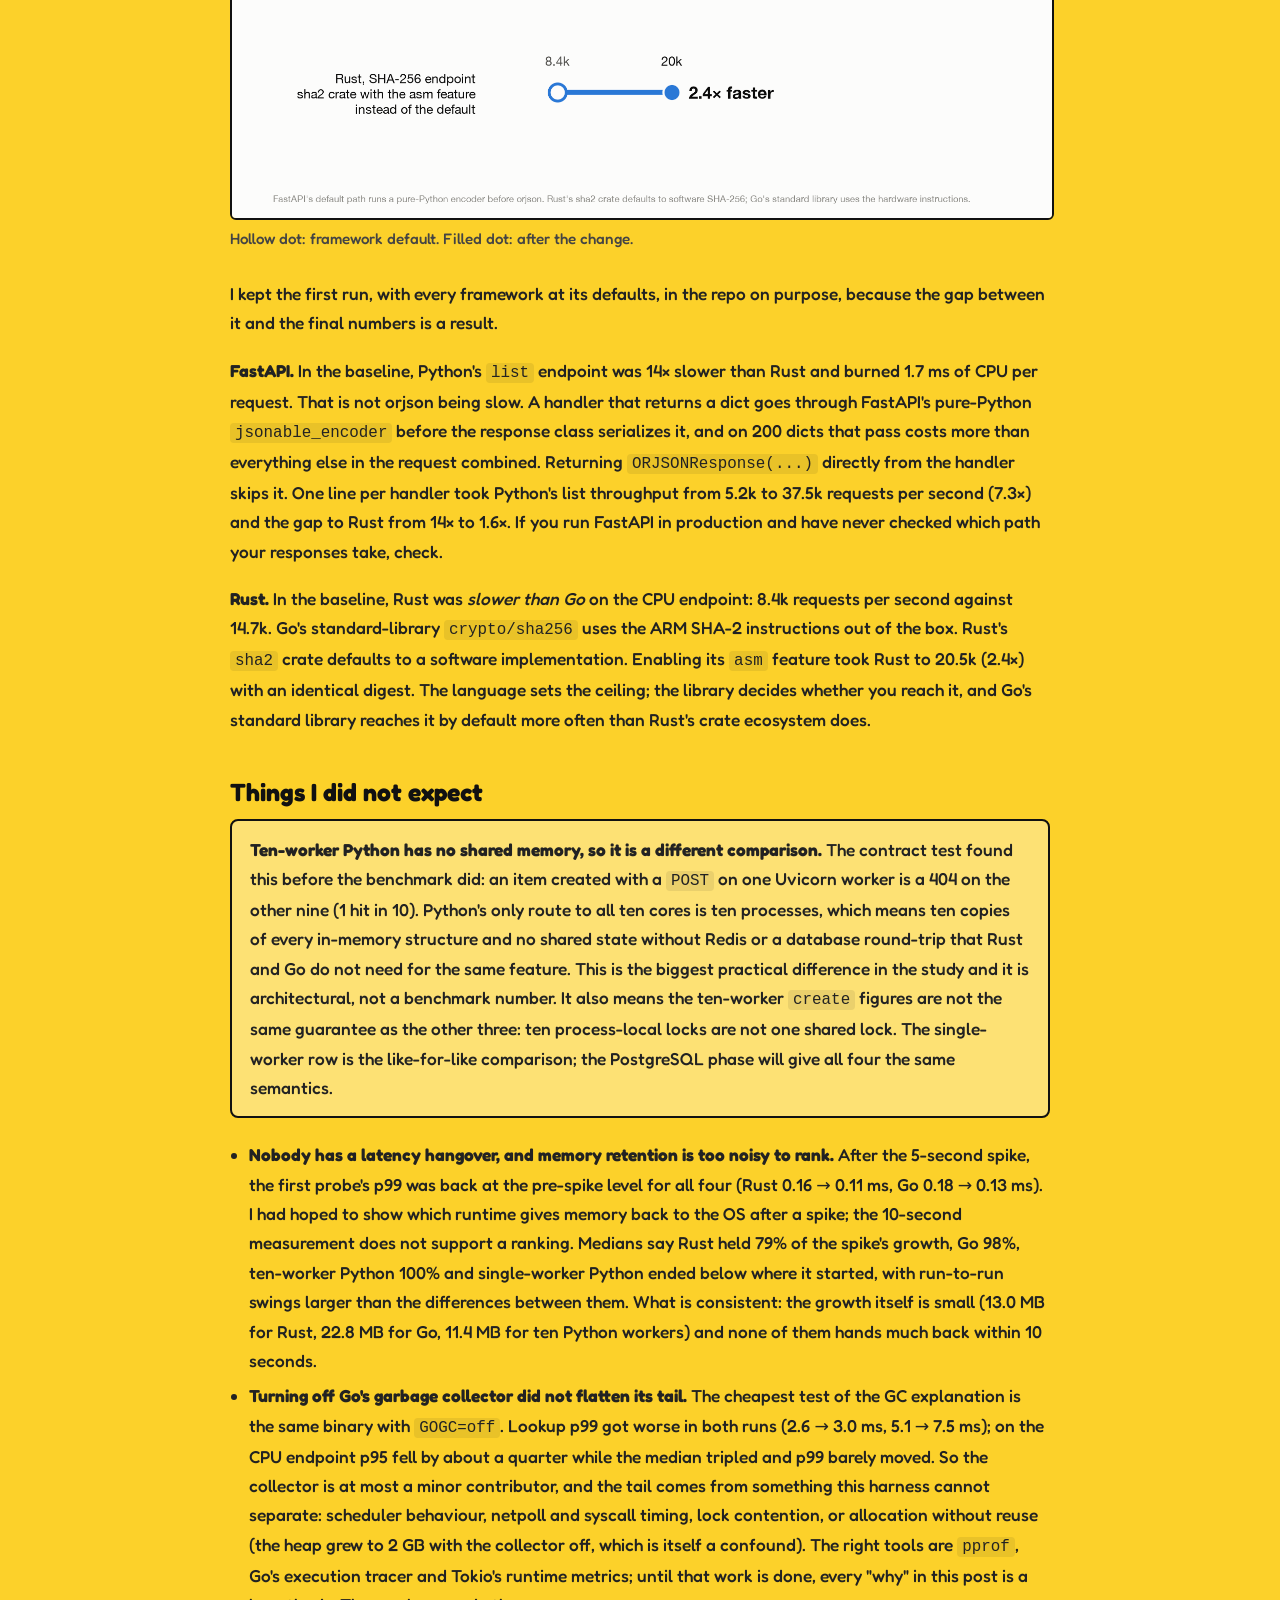
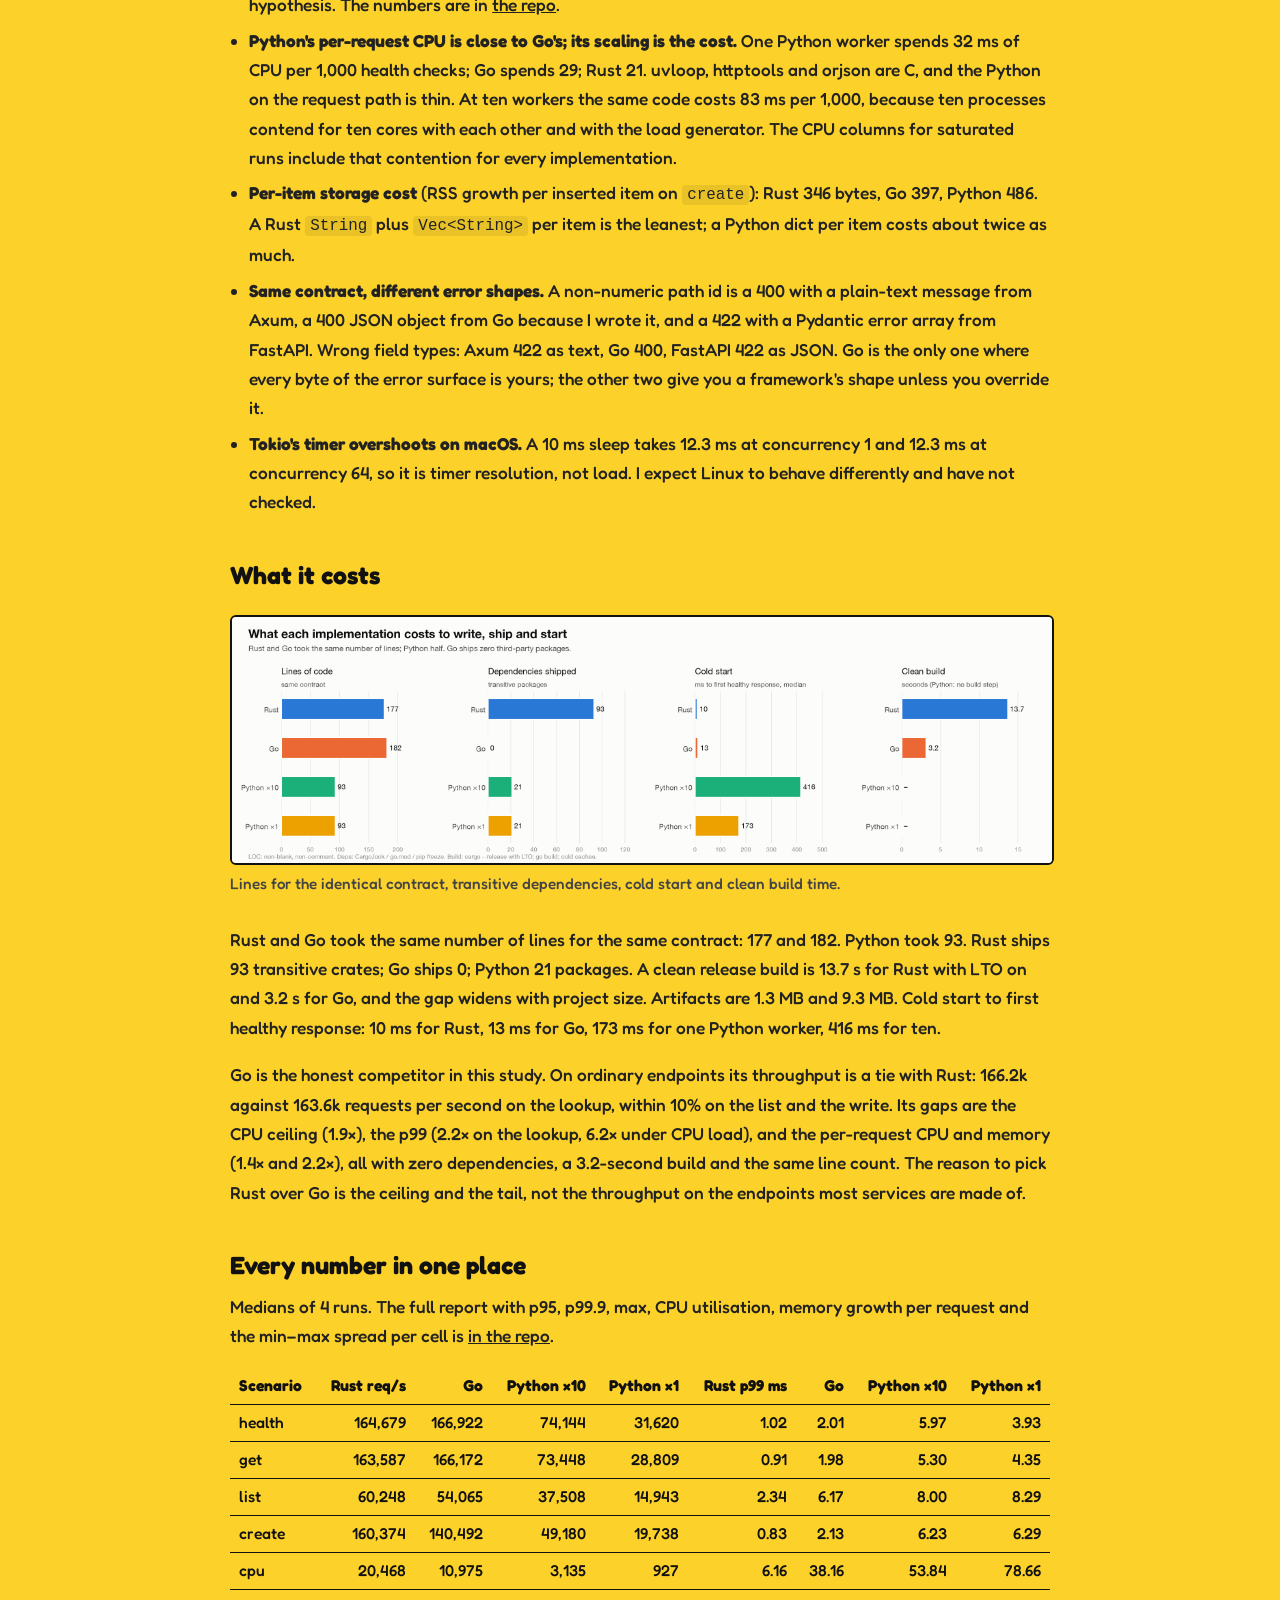
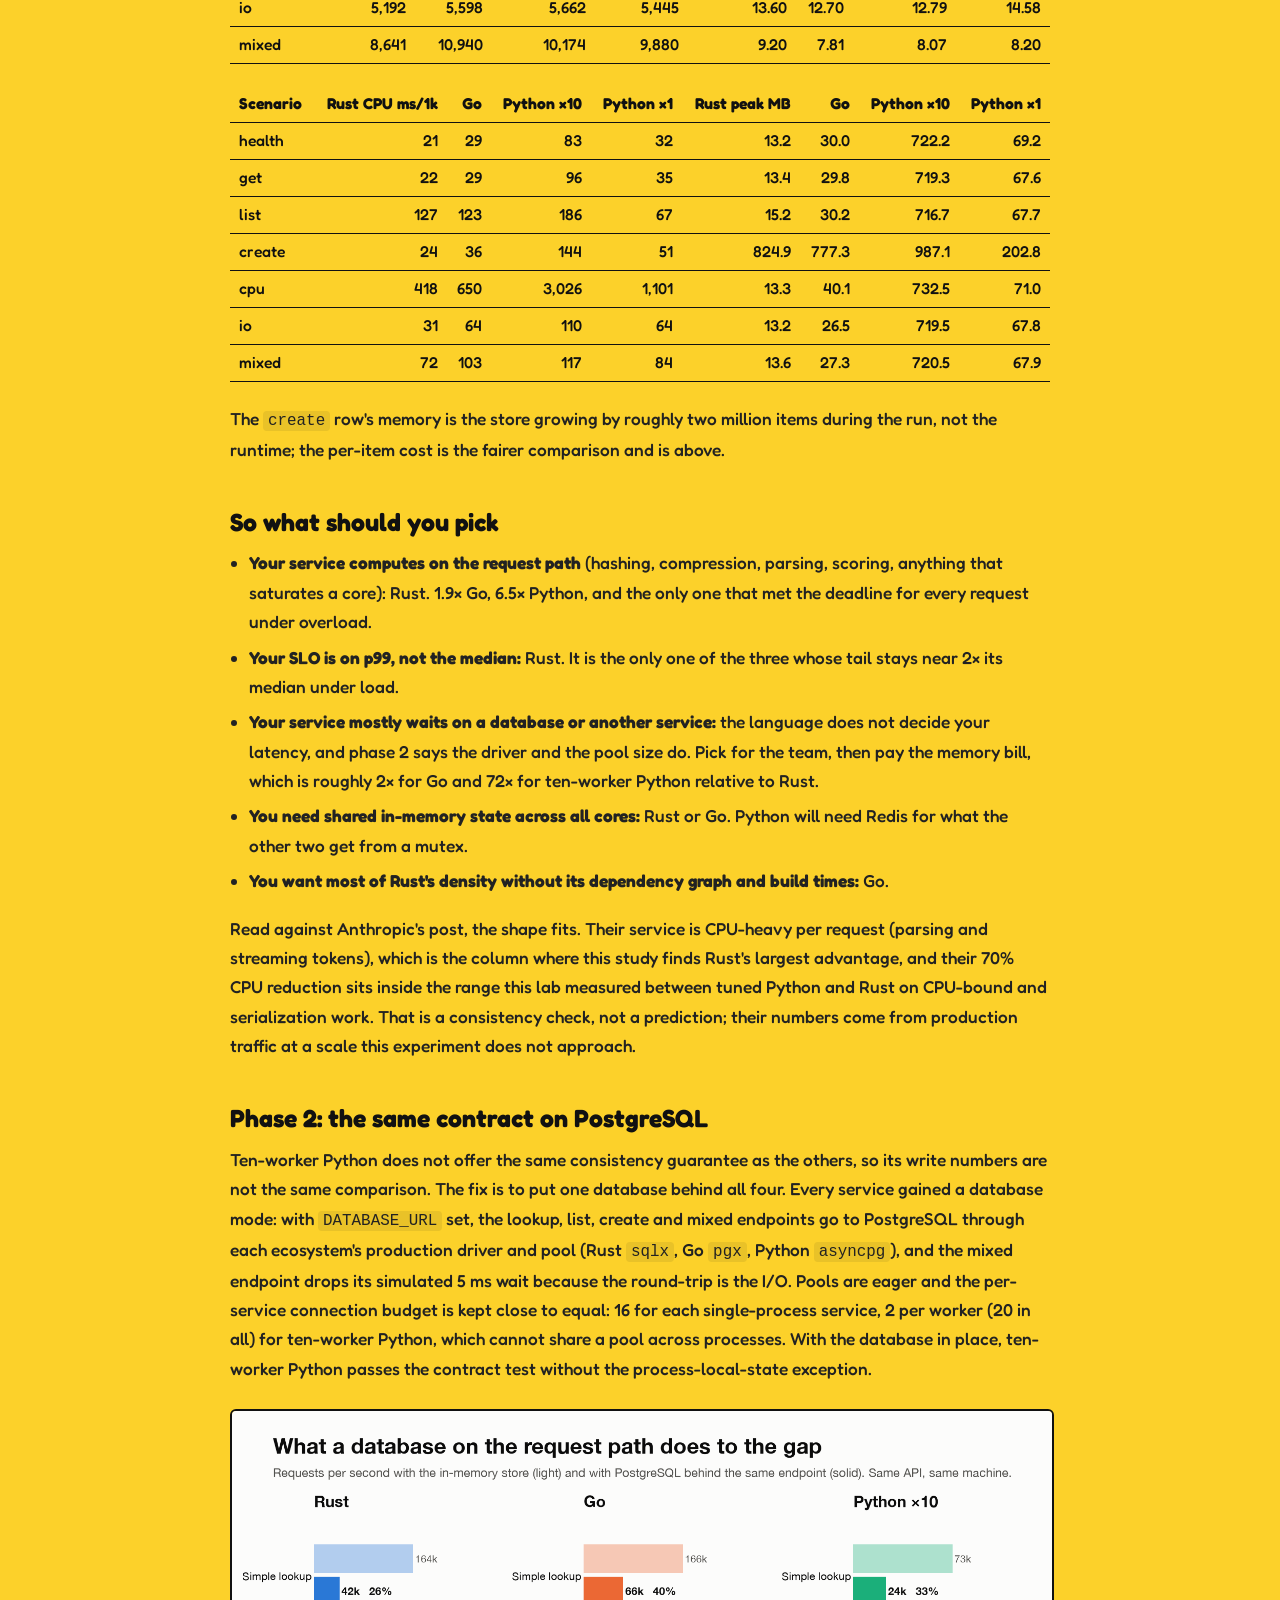
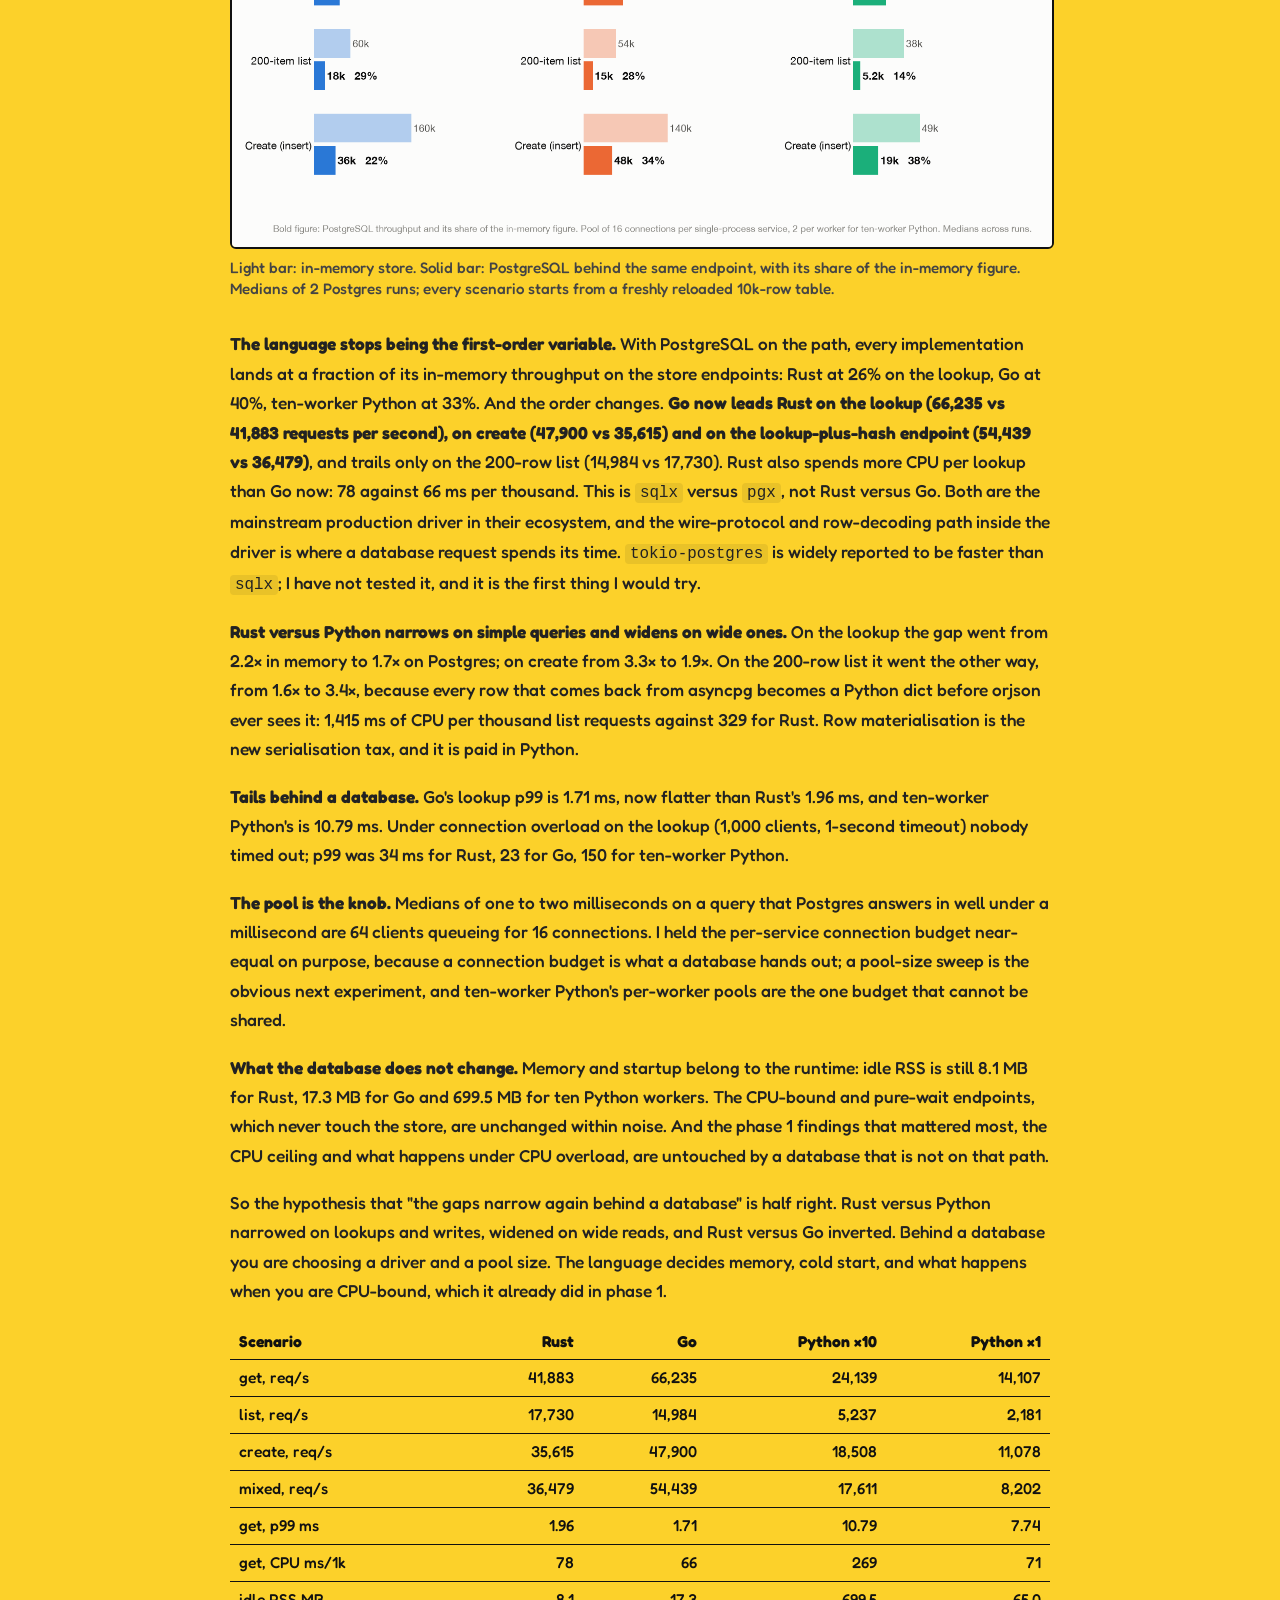
==== commit a05fe8b7: "Blog post: drop the reviewer reference Co-Authored-By: Claude Fable 5.1 <noreply@anthropic.com>" ====
--- a/blog/api-performance-lab/index.html
+++ b/blog/api-performance-lab/index.html
@@ -233,7 +233,7 @@
                 <p>Read against Anthropic's post, the shape fits. Their service is CPU-heavy per request (parsing and streaming tokens), which is the column where this study finds Rust's largest advantage, and their 70% CPU reduction sits inside the range this lab measured between tuned Python and Rust on CPU-bound and serialization work. That is a consistency check, not a prediction; their numbers come from production traffic at a scale this experiment does not approach.</p>
 
                 <h2>Phase 2: the same contract on PostgreSQL</h2>
-                <p>The reviewer's second point was that ten-worker Python does not offer the same consistency guarantee as the others, so its write numbers are not the same comparison. The fix is to put one database behind all four. Every service gained a database mode: with <code>DATABASE_URL</code> set, the lookup, list, create and mixed endpoints go to PostgreSQL through each ecosystem's production driver and pool (Rust <code>sqlx</code>, Go <code>pgx</code>, Python <code>asyncpg</code>), and the mixed endpoint drops its simulated 5 ms wait because the round-trip is the I/O. Pools are eager and the per-service connection budget is kept close to equal: 16 for each single-process service, 2 per worker (20 in all) for ten-worker Python, which cannot share a pool across processes. With the database in place, ten-worker Python passes the contract test without the process-local-state exception.</p>
+                <p>Ten-worker Python does not offer the same consistency guarantee as the others, so its write numbers are not the same comparison. The fix is to put one database behind all four. Every service gained a database mode: with <code>DATABASE_URL</code> set, the lookup, list, create and mixed endpoints go to PostgreSQL through each ecosystem's production driver and pool (Rust <code>sqlx</code>, Go <code>pgx</code>, Python <code>asyncpg</code>), and the mixed endpoint drops its simulated 5 ms wait because the round-trip is the I/O. Pools are eager and the per-service connection budget is kept close to equal: 16 for each single-process service, 2 per worker (20 in all) for ten-worker Python, which cannot share a pool across processes. With the database in place, ten-worker Python passes the contract test without the process-local-state exception.</p>
                 <figure>
                     <img src="charts/simple/p1-memory-vs-postgres.png" alt="Per language, requests per second with the in-memory store and with PostgreSQL on four endpoints">
                     <figcaption>Light bar: in-memory store. Solid bar: PostgreSQL behind the same endpoint, with its share of the in-memory figure. Medians of 2 Postgres runs; every scenario starts from a freshly reloaded 10k-row table.</figcaption>
